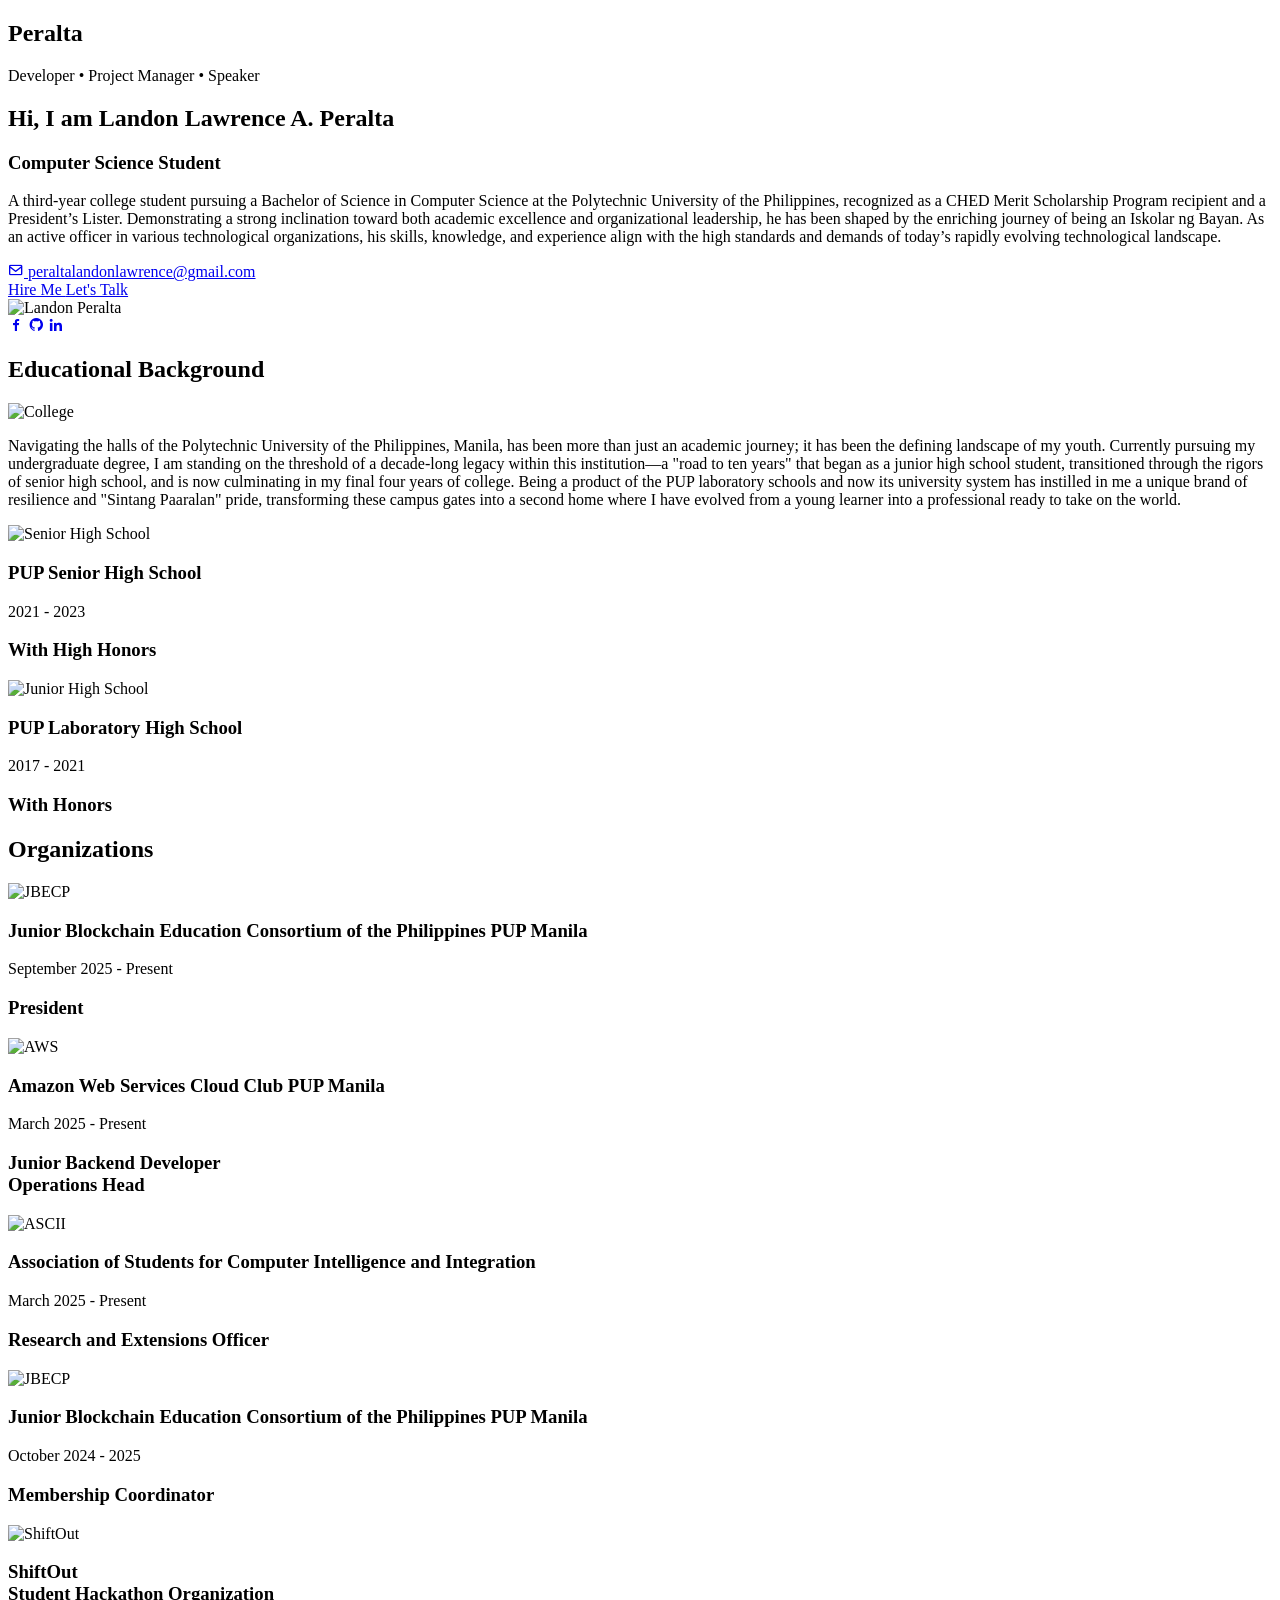
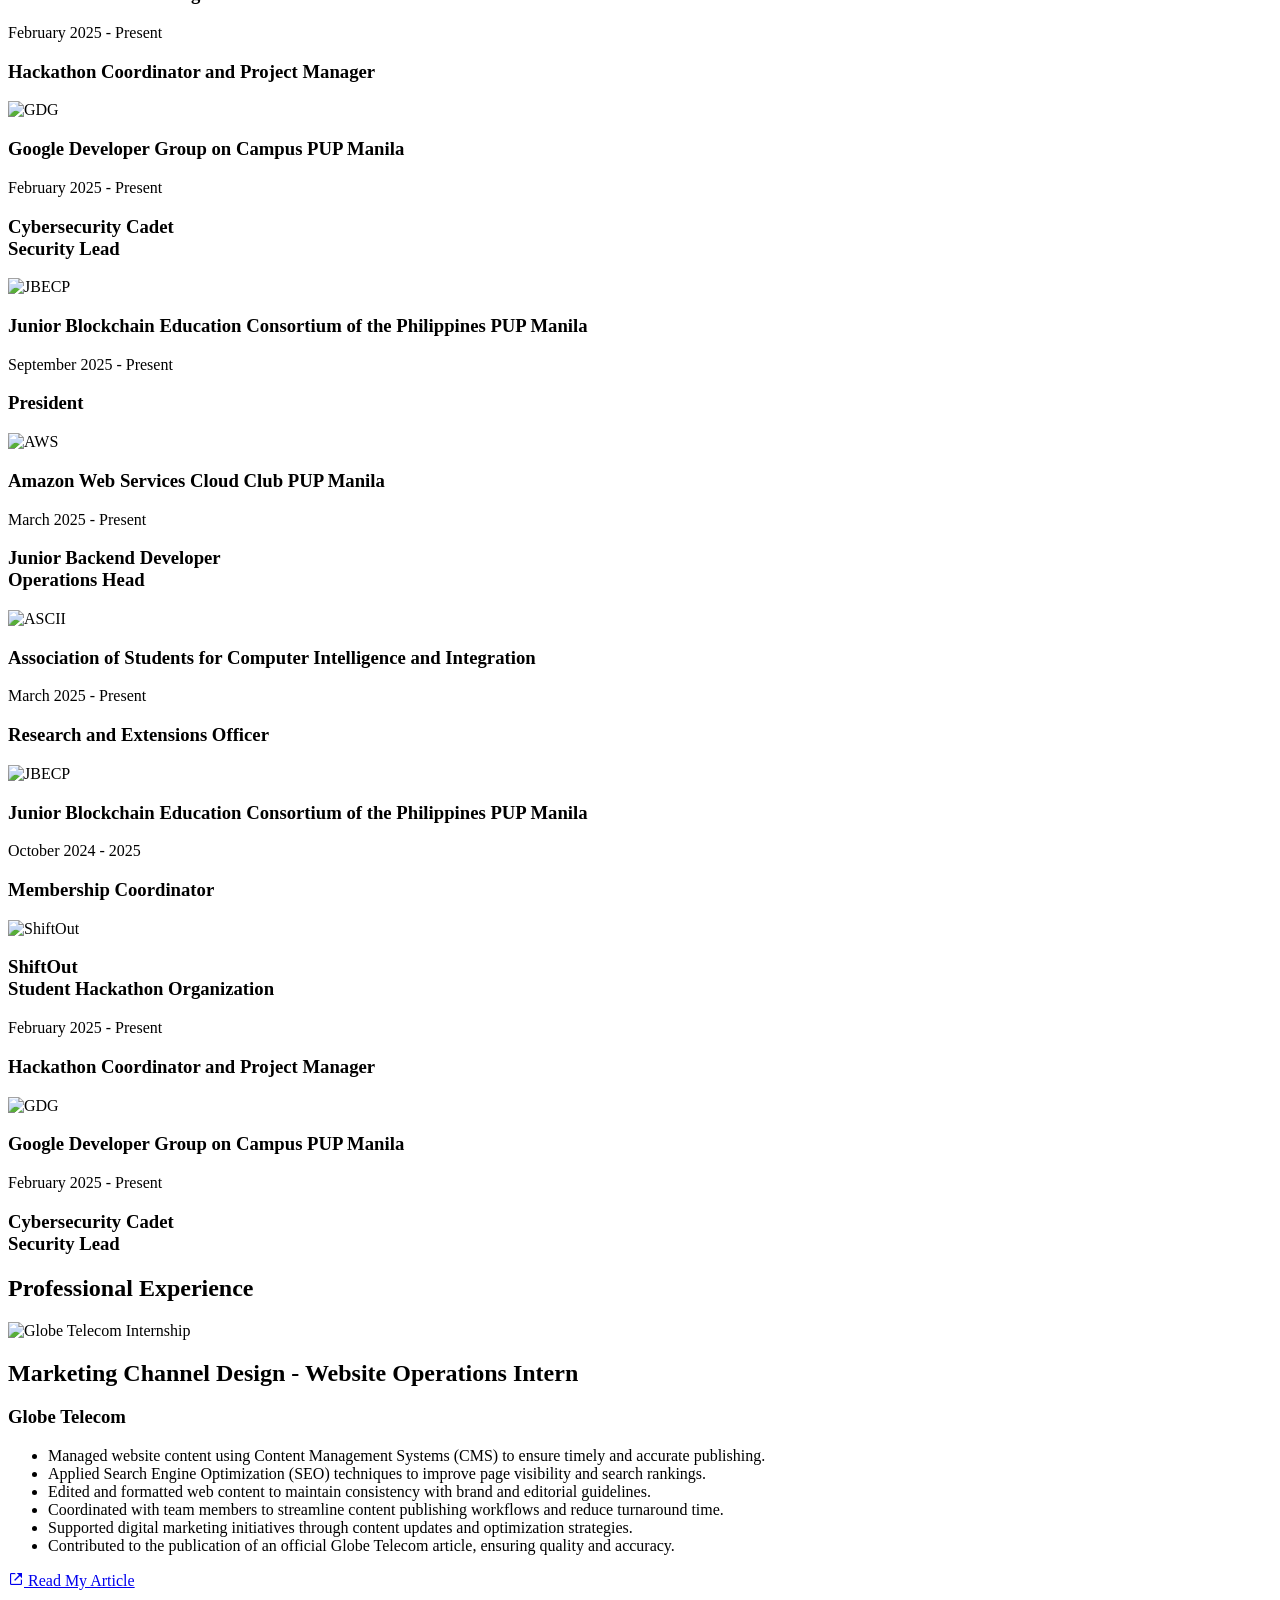
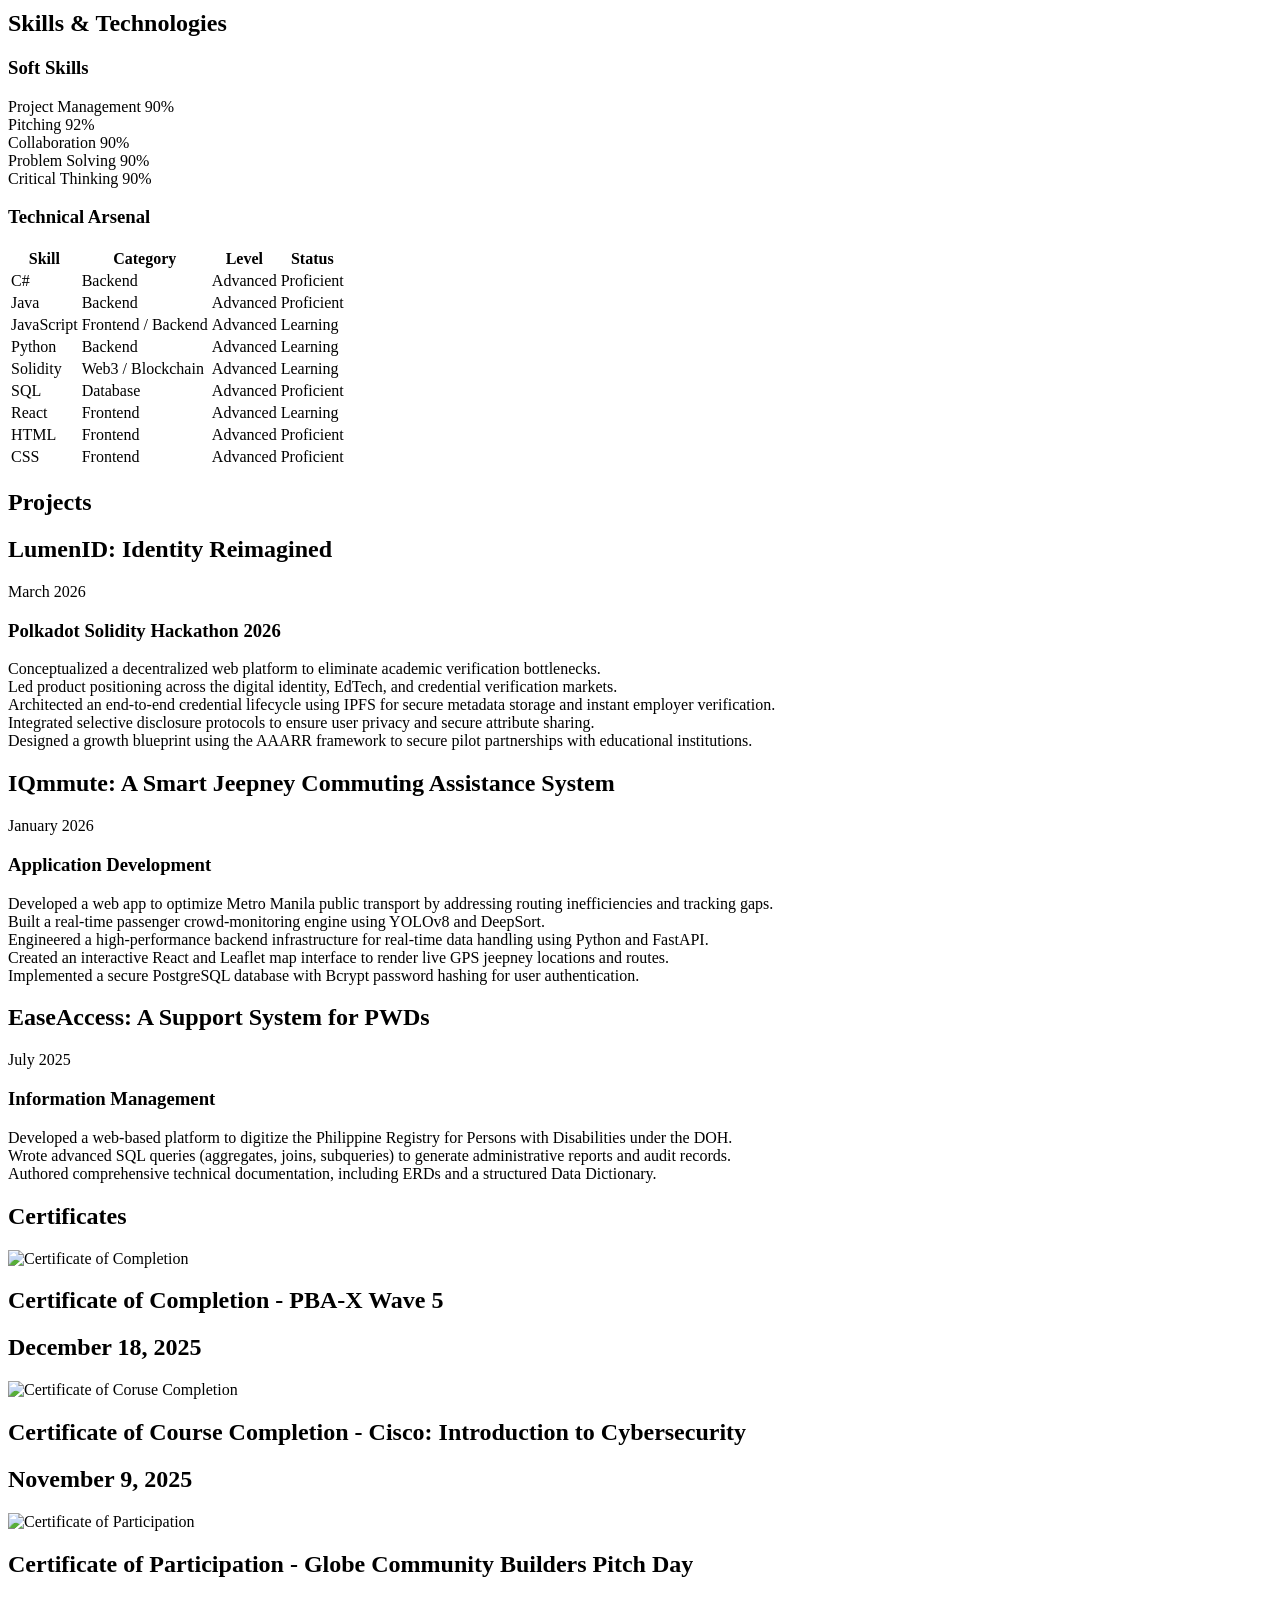
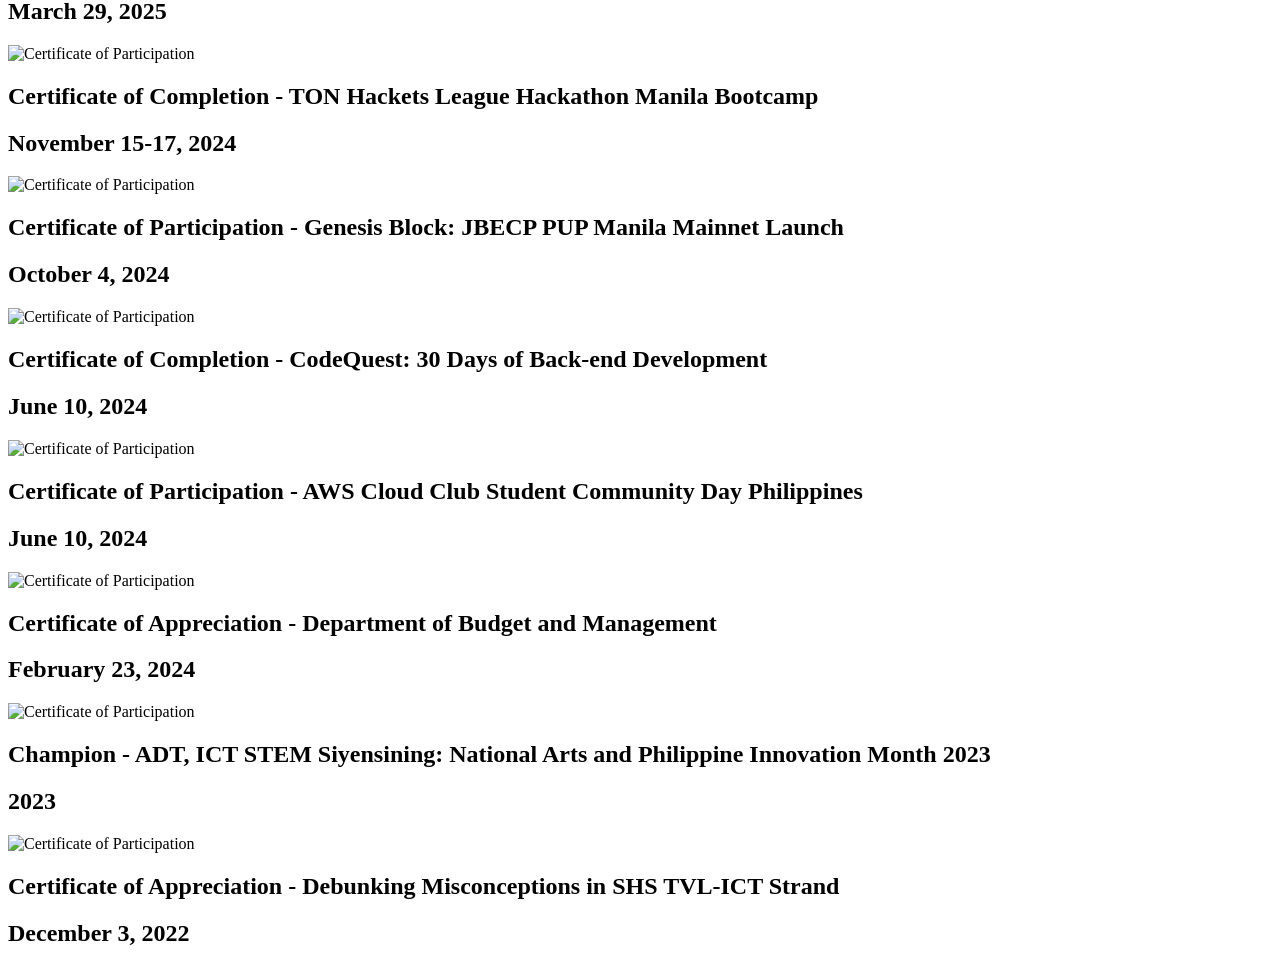
==== index.html @ ab78c78a "Create index.html HTML File Uploaded" ====
<!DOCTYPE html>
<html lang="en">
<head>
    <meta charset="UTF-8">
    <meta http-equiv="X-UA-Compatible" content="IE=edge">
    <meta name="viewport" content="width=device-width, initial-scale=1.0">
    <title>Landon Lawrence A. Peralta's Portfolio</title>

    <link rel="stylesheet" href="style.css">
    <link href='https://unpkg.com/boxicons@2.1.4/css/boxicons.min.css' rel='stylesheet'>
</head>

<body>
    <section class="hero-intro">
        <h1 class="hero-name">Peralta</h1>
        <div class="hero-roles">
            <span class="role-item">
                Developer
            </span>
            <span class="role-separator">&bull;</span>
            <span class="role-item">
                Project Manager
            </span>
            <span class="role-separator">&bull;</span>
            <span class="role-item">
                Speaker
            </span>
        </div>
    </section>

    <section class="home">
        <div class="home-content">
            <h1> Hi, I am Landon Lawrence A. Peralta </h1>
            <h3> Computer Science Student</h3>
            <p> A third-year college student pursuing a Bachelor of Science in Computer Science at 
                the Polytechnic University of the Philippines, recognized as a CHED 
                Merit Scholarship Program recipient and a President’s Lister. 
                Demonstrating a strong inclination toward both academic excellence 
                and organizational leadership, he has been shaped by the enriching 
                journey of being an Iskolar ng Bayan. As an active officer in various 
                technological organizations, his skills, knowledge, and experience 
                align with the high standards and demands of today’s rapidly evolving 
                technological landscape. </p>
            
            <div class="home-email">
                <a href="mailto:peraltalandonlawrence@gmail.com"> <i class='bx bx-envelope'></i> </a>
                <a href="mailto:peraltalandonlawrence@gmail.com">peraltalandonlawrence@gmail.com</a>
            </div>

            <div class="btn-box">
                <a href="mailto:peraltalandonlawrence@gmail.com"> Hire Me </a>
                <a href="mailto:peraltalandonlawrence@gmail.com"> Let's Talk </a>
            </div>
        </div>

        <div class="img-wrapper">
            <img src="LandonIndex.png" class="LandonIndex-img" alt="Landon Peralta">
        </div>

        <div class="home-sci">
            <a href="https://www.facebook.com/"><i class='bx bxl-facebook'></i></a>
            <a href="#"><i class='bx bxl-github' ></i></a>
            <a href="#"><i class='bx bxl-linkedin'></i></a>
        </div>

    </section>

    <section class="Education">
        <div> 
            <h1 class="h1-text"> Educational Background </h1>
        </div>
        <div class="College-content">
            <img src="College.jpeg" class="College-img" alt="College">
            <div class="College-text-hover">
                <p>Navigating the halls of the Polytechnic University of the Philippines, Manila, has been more than just an academic journey; it has been the defining landscape of my youth. Currently pursuing my undergraduate degree, I am standing on the threshold of a decade-long legacy within this institution—a "road to ten years" that began as a junior high school student, transitioned through the rigors of senior high school, and is now culminating in my final four years of college. Being a product of the PUP laboratory schools and now its university system has instilled in me a unique brand of resilience and "Sintang Paaralan" pride, transforming these campus gates into a second home where I have evolved from a young learner into a professional ready to take on the world.</p>
            </div>
        </div>
        <div class="SHS-JHS-image-container">
            <div class="SHS-content">
                <img src="SHS.jpeg" class="SHS-img" alt="Senior High School">
                <div class="SHS-text">
                    <h3> PUP Senior High School</h3>
                    <p> 2021 - 2023 </p>
                    <h3> With High Honors </h3>
                </div>
            </div>
            <div class="JHS-content">
                <img src="JHS.png" class="JHS-img" alt="Junior High School">
                <div class="LHS-text">
                    <h3> PUP Laboratory High School</h3>
                    <p> 2017 - 2021 </p>
                    <h3> With Honors </h3>
                </div>
            </div>
        </div>
    </section>

    <section class="Organizations">
        <div> 
            <h1 class="h1-orgtext"> Organizations </h1>
        </div>

        <div class="carousel-container">
            <div class="carousel-track">
                
                <div class="carousel-item">
                    <img src="JBECP_New.png" alt="JBECP">
                    <div class="org-text">
                        <h3> Junior Blockchain Education Consortium of the Philippines PUP Manila</h3>
                        <p> September 2025 - Present </p>
                        <h3 class="role"> President </h3>
                    </div>
                </div>
                
                <div class="carousel-item">
                    <img src="AWS.png" alt="AWS">
                    <div class="org-text">
                        <h3> Amazon Web Services Cloud Club PUP Manila</h3>
                        <p> March 2025 - Present </p>
                        <h3 class="role"> Junior Backend Developer <br> Operations Head </h3>
                    </div>
                </div>

                <div class="carousel-item">
                    <img src="ASCII.png" alt="ASCII">
                    <div class="org-text">
                        <h3> Association of Students for Computer Intelligence and Integration</h3>
                        <p> March 2025 - Present </p>
                        <h3 class="role"> Research and Extensions Officer </h3>
                    </div>
                </div>

                <div class="carousel-item">
                    <img src="JBECP.jpg" alt="JBECP">
                    <div class="org-text">
                        <h3> Junior Blockchain Education Consortium of the Philippines PUP Manila</h3>
                        <p> October 2024 - 2025 </p>
                        <h3 class="role"> Membership Coordinator </h3>
                    </div>
                </div>

                <div class="carousel-item">
                    <img src="ShiftOut.png" alt="ShiftOut">
                    <div class="org-text">
                        <h3> ShiftOut <br> Student Hackathon Organization </h3>
                        <p> February 2025 - Present </p>
                        <h3 class="role"> Hackathon Coordinator and Project Manager</h3>
                    </div>
                </div>

                <div class="carousel-item">
                    <img src="GDG.png" alt="GDG">
                    <div class="org-text">
                        <h3> Google Developer Group on Campus PUP Manila </h3>
                        <p> February 2025 - Present </p>
                        <h3 class="role"> Cybersecurity Cadet <br> Security Lead </h3>
                    </div>
                </div>

            </div>
        </div>
    </section>

    <section class="Experience">
        <div> 
            <h1 class="h1-text"> Professional Experience </h1>
        </div>
        
        <div class="experience-content">
            <div class="exp-img-box">
                <img src="GlobeIntern.jpg" alt="Globe Telecom Internship">
            </div>
            
            <div class="exp-text-box">
                <h2>Marketing Channel Design - Website Operations Intern</h2>
                <h3>Globe Telecom</h3>
                
                <ul class="exp-list">
                    <li>Managed website content using Content Management Systems (CMS) to ensure timely and accurate publishing.</li>
                    <li>Applied Search Engine Optimization (SEO) techniques to improve page visibility and search rankings.</li>
                    <li>Edited and formatted web content to maintain consistency with brand and editorial guidelines.</li>
                    <li>Coordinated with team members to streamline content publishing workflows and reduce turnaround time.</li>
                    <li>Supported digital marketing initiatives through content updates and optimization strategies.</li>
                    <li>Contributed to the publication of an official Globe Telecom article, ensuring quality and accuracy.</li>
                </ul>

                <a href="https://www.globe.com.ph/blog/sailing-into-the-horizon-internship-journey" target="_blank" class="article-btn">
                    <i class='bx bx-link-external'></i> Read My Article
                </a>
            </div>
        </div>
    </section>

    <section class="Skills">
        <div> 
            <h1 class="h1-text"> Skills & Technologies </h1>
        </div>

        <div class="skills-wrapper">
            
            <div class="soft-skills-section">
                <h3 class="section-subtitle">Soft Skills</h3>
                
                <div class="soft-skills-grid">
                    <div class="skill-item">
                        <div class="skill-info">
                            <span class="skill-name">Project Management</span>
                            <span class="skill-percent">90%</span>
                        </div>
                        <div class="skill-bar-bg">
                            <div class="skill-bar-fill" style="width: 90%;"></div>
                        </div>
                    </div>

                    <div class="skill-item">
                        <div class="skill-info">
                            <span class="skill-name">Pitching</span>
                            <span class="skill-percent">92%</span>
                        </div>
                        <div class="skill-bar-bg">
                            <div class="skill-bar-fill" style="width: 92%;"></div>
                        </div>
                    </div>

                    <div class="skill-item">
                        <div class="skill-info">
                            <span class="skill-name">Collaboration</span>
                            <span class="skill-percent">90%</span>
                        </div>
                        <div class="skill-bar-bg">
                            <div class="skill-bar-fill" style="width: 90%;"></div>
                        </div>
                    </div>

                    <div class="skill-item">
                        <div class="skill-info">
                            <span class="skill-name">Problem Solving</span>
                            <span class="skill-percent">90%</span>
                        </div>
                        <div class="skill-bar-bg">
                            <div class="skill-bar-fill" style="width: 90%;"></div>
                        </div>
                    </div>

                    <div class="skill-item">
                        <div class="skill-info">
                            <span class="skill-name">Critical Thinking</span>
                            <span class="skill-percent">90%</span>
                        </div>
                        <div class="skill-bar-bg">
                            <div class="skill-bar-fill" style="width: 90%;"></div>
                        </div>
                    </div>
                </div>
            </div>

            <div class="tech-stack-section">
                <h3 class="section-subtitle">Technical Arsenal</h3>
                
                <div class="table-responsive">
                    <table class="tech-table">
                        <thead>
                            <tr>
                                <th>Skill</th>
                                <th>Category</th>
                                <th>Level</th>
                                <th>Status</th>
                            </tr>
                        </thead>
                        <tbody>
                            <tr>
                                <td>C#</td>
                                <td>Backend</td>
                                <td>Advanced</td>
                                <td><span class="status-badge proficient">Proficient</span></td>
                            </tr>
                            <tr>
                                <td>Java</td>
                                <td>Backend</td>
                                <td>Advanced</td>
                                <td><span class="status-badge proficient">Proficient</span></td>
                            </tr>
                            <tr>
                                <td>JavaScript</td>
                                <td>Frontend / Backend</td>
                                <td>Advanced</td>
                                <td><span class="status-badge learning">Learning</span></td>
                            </tr>
                            <tr>
                                <td>Python</td>
                                <td>Backend</td>
                                <td>Advanced</td>
                                <td><span class="status-badge learning">Learning</span></td>
                            </tr>
                            <tr>
                                <td>Solidity</td>
                                <td>Web3 / Blockchain</td>
                                <td>Advanced</td>
                                <td><span class="status-badge learning">Learning</span></td>
                            </tr>
                            <tr>
                                <td>SQL</td>
                                <td>Database</td>
                                <td>Advanced</td>
                                <td><span class="status-badge proficient">Proficient</span></td>
                            </tr>
                            <tr>
                                <td>React</td>
                                <td>Frontend</td>
                                <td>Advanced</td>
                                <td><span class="status-badge learning">Learning</span></td>
                            </tr>
                            <tr>
                                <td>HTML</td>
                                <td>Frontend</td>
                                <td>Advanced</td>
                                <td><span class="status-badge proficient">Proficient</span></td>
                            </tr>
                            <tr>
                                <td>CSS</td>
                                <td>Frontend</td>
                                <td>Advanced</td>
                                <td><span class="status-badge proficient">Proficient</span></td>
                            </tr>
                        </tbody>
                    </table>
                </div>
            </div>

        </div>
    </section>

    <section class="Projects">
        <div> 
            <h1 class="h1-text"> Projects </h1>
        </div>

        <div class="projects-container">
            
            <div class="project-card">
                <div class="project-header">
                    <h2>LumenID: Identity Reimagined</h2>
                    <span class="project-date">March 2026</span>
                </div>
                <h3 class="project-subtitle">Polkadot Solidity Hackathon 2026</h3>
                
                <div class="project-details">
                    <div class="project-point">Conceptualized a decentralized web platform to eliminate academic verification bottlenecks.</div>
                    <div class="project-point">Led product positioning across the digital identity, EdTech, and credential verification markets.</div>
                    <div class="project-point">Architected an end-to-end credential lifecycle using IPFS for secure metadata storage and instant employer verification.</div>
                    <div class="project-point">Integrated selective disclosure protocols to ensure user privacy and secure attribute sharing.</div>
                    <div class="project-point">Designed a growth blueprint using the AAARR framework to secure pilot partnerships with educational institutions.</div>
                </div>
            </div>

            <div class="project-card">
                <div class="project-header">
                    <h2>IQmmute: A Smart Jeepney Commuting Assistance System</h2>
                    <span class="project-date">January 2026</span>
                </div>
                <h3 class="project-subtitle">Application Development</h3>
                
                <div class="project-details">
                    <div class="project-point">Developed a web app to optimize Metro Manila public transport by addressing routing inefficiencies and tracking gaps.</div>
                    <div class="project-point">Built a real-time passenger crowd-monitoring engine using YOLOv8 and DeepSort.</div>
                    <div class="project-point">Engineered a high-performance backend infrastructure for real-time data handling using Python and FastAPI.</div>
                    <div class="project-point">Created an interactive React and Leaflet map interface to render live GPS jeepney locations and routes.</div>
                    <div class="project-point">Implemented a secure PostgreSQL database with Bcrypt password hashing for user authentication.</div>
                </div>
            </div>

            <div class="project-card">
                <div class="project-header">
                    <h2>EaseAccess: A Support System for PWDs</h2>
                    <span class="project-date">July 2025</span>
                </div>
                <h3 class="project-subtitle">Information Management</h3>
                
                <div class="project-details">
                    <div class="project-point">Developed a web-based platform to digitize the Philippine Registry for Persons with Disabilities under the DOH.</div>
                    <div class="project-point">Wrote advanced SQL queries (aggregates, joins, subqueries) to generate administrative reports and audit records.</div>
                    <div class="project-point">Authored comprehensive technical documentation, including ERDs and a structured Data Dictionary.</div>
                </div>
            </div>

        </div>
    </section>

    <section class="Certificates">
        <div> 
            <h1 class="h1-certtext"> Certificates </h1>
        </div>
        
        <div class="certificates-grid">
            
            <div class="tech-note">
                <img src="PBA-X.png" alt="Certificate of Completion">
                <div class="tech-note-text"> 
                    <h1> Certificate of Completion - PBA-X Wave 5 </h1>
                    <h2> December 18, 2025 </h2>
                </div>
            </div>
            
            <div class="tech-note">
                <img src="IntroToCyberSec.png" alt="Certificate of Coruse Completion">
                <div class="tech-note-text"> 
                    <h1> Certificate of Course Completion - Cisco: Introduction to Cybersecurity </h1>
                    <h2> November 9, 2025 </h2>
                </div>
            </div>

            <div class="tech-note">
                <img src="Globe.png" alt="Certificate of Participation">
                <div class="tech-note-text"> 
                    <h1> Certificate of Participation - Globe Community Builders Pitch Day </h1>
                    <h2> March 29, 2025 </h2>
                </div>
            </div>
            
            <div class="tech-note">
                <img src="Ton.png" alt="Certificate of Participation">
                <div class="tech-note-text">
                    <h1> Certificate of Completion - TON Hackets League Hackathon Manila Bootcamp </h1>
                    <h2> November 15-17, 2024 </h2>
                </div>
            </div>
            
            <div class="tech-note">
                <img src="jbecpmainnet.png" alt="Certificate of Participation">
                <div class="tech-note-text">
                    <h1> Certificate of Participation - Genesis Block: JBECP PUP Manila Mainnet Launch </h1>
                    <h2> October 4, 2024 </h2>
                </div>
            </div>

            <div class="tech-note">
                <img src="CodeQuest.png" alt="Certificate of Participation">
                <div class="tech-note-text">
                    <h1> Certificate of Completion - CodeQuest: 30 Days of Back-end Development </h1>
                    <h2> June 10, 2024 </h2>
                </div>
            </div>

            <div class="tech-note">
                <img src="CommunityDay.png" alt="Certificate of Participation">
                <div class="tech-note-text">
                    <h1> Certificate of Participation - AWS Cloud Club Student Community Day Philippines </h1>
                    <h2> June 10, 2024 </h2>
                </div>
            </div>

            <div class="tech-note">
                <img src="Collabothon.png" alt="Certificate of Participation">
                <div class="tech-note-text">
                    <h1> Certificate of Appreciation - Department of Budget and Management </h1>
                    <h2> February 23, 2024 </h2>
                </div>
            </div>

            <div class="tech-note">
                <img src="Siyensining.jpg" alt="Certificate of Participation">
                <div class="tech-note-text">
                    <h1> Champion - ADT, ICT STEM Siyensining: National Arts and Philippine Innovation Month 2023 </h1>
                    <h2> 2023 </h2>
                </div>
            </div>

            <div class="tech-note">
                <img src="Webinar.jpg" alt="Certificate of Participation">
                <div class="tech-note-text">
                    <h1> Certificate of Appreciation - Debunking Misconceptions in SHS TVL-ICT Strand </h1>
                    <h2> December 3, 2022 </h2>
                </div>
            </div>

        </div>
    </section>

    <script>
        const carousel = document.querySelector('.carousel-container');
        const track = document.querySelector('.carousel-track');
        
        // Clone the track's content to make a perfect seamless loop
        track.innerHTML += track.innerHTML;
    
        let isDown = false;
        let startX;
        let scrollLeft;
        let speed = 1.5; // Auto-scroll speed. Adjust higher if you want it faster.
    
        function autoScroll() {
            // Only auto-scroll if not hovering and not actively dragging
            if (!isDown && !carousel.matches(':hover')) {
                carousel.scrollLeft += speed;
                
                // Seamless loop: when scrolled exactly halfway, jump back to start seamlessly
                if (carousel.scrollLeft >= track.scrollWidth / 2) {
                    carousel.scrollLeft = 0;
                }
            }
            requestAnimationFrame(autoScroll);
        }
    
        // Start auto-scroll
        requestAnimationFrame(autoScroll);
    
        // Mouse Events for Dragging
        carousel.addEventListener('mousedown', (e) => {
            isDown = true;
            carousel.style.cursor = 'grabbing';
            startX = e.pageX - carousel.offsetLeft;
            scrollLeft = carousel.scrollLeft;
        });
    
        carousel.addEventListener('mouseleave', () => {
            isDown = false;
            carousel.style.cursor = 'grab';
        });
    
        carousel.addEventListener('mouseup', () => {
            isDown = false;
            carousel.style.cursor = 'grab';
        });
    
        carousel.addEventListener('mousemove', (e) => {
            if (!isDown) return;
            e.preventDefault();
            const x = e.pageX - carousel.offsetLeft;
            const walk = (x - startX) * 1.5; // Multiply for drag sensitivity
            
            let newScrollLeft = scrollLeft - walk;
            
            // Loop boundary checks while dragging so you can drag infinitely in both directions
            if (newScrollLeft <= 0) {
                newScrollLeft += track.scrollWidth / 2;
                scrollLeft += track.scrollWidth / 2; 
            } else if (newScrollLeft >= track.scrollWidth / 2) {
                newScrollLeft -= track.scrollWidth / 2;
                scrollLeft -= track.scrollWidth / 2; 
            }
            
            carousel.scrollLeft = newScrollLeft;
        });
    </script>

</body>
</html>
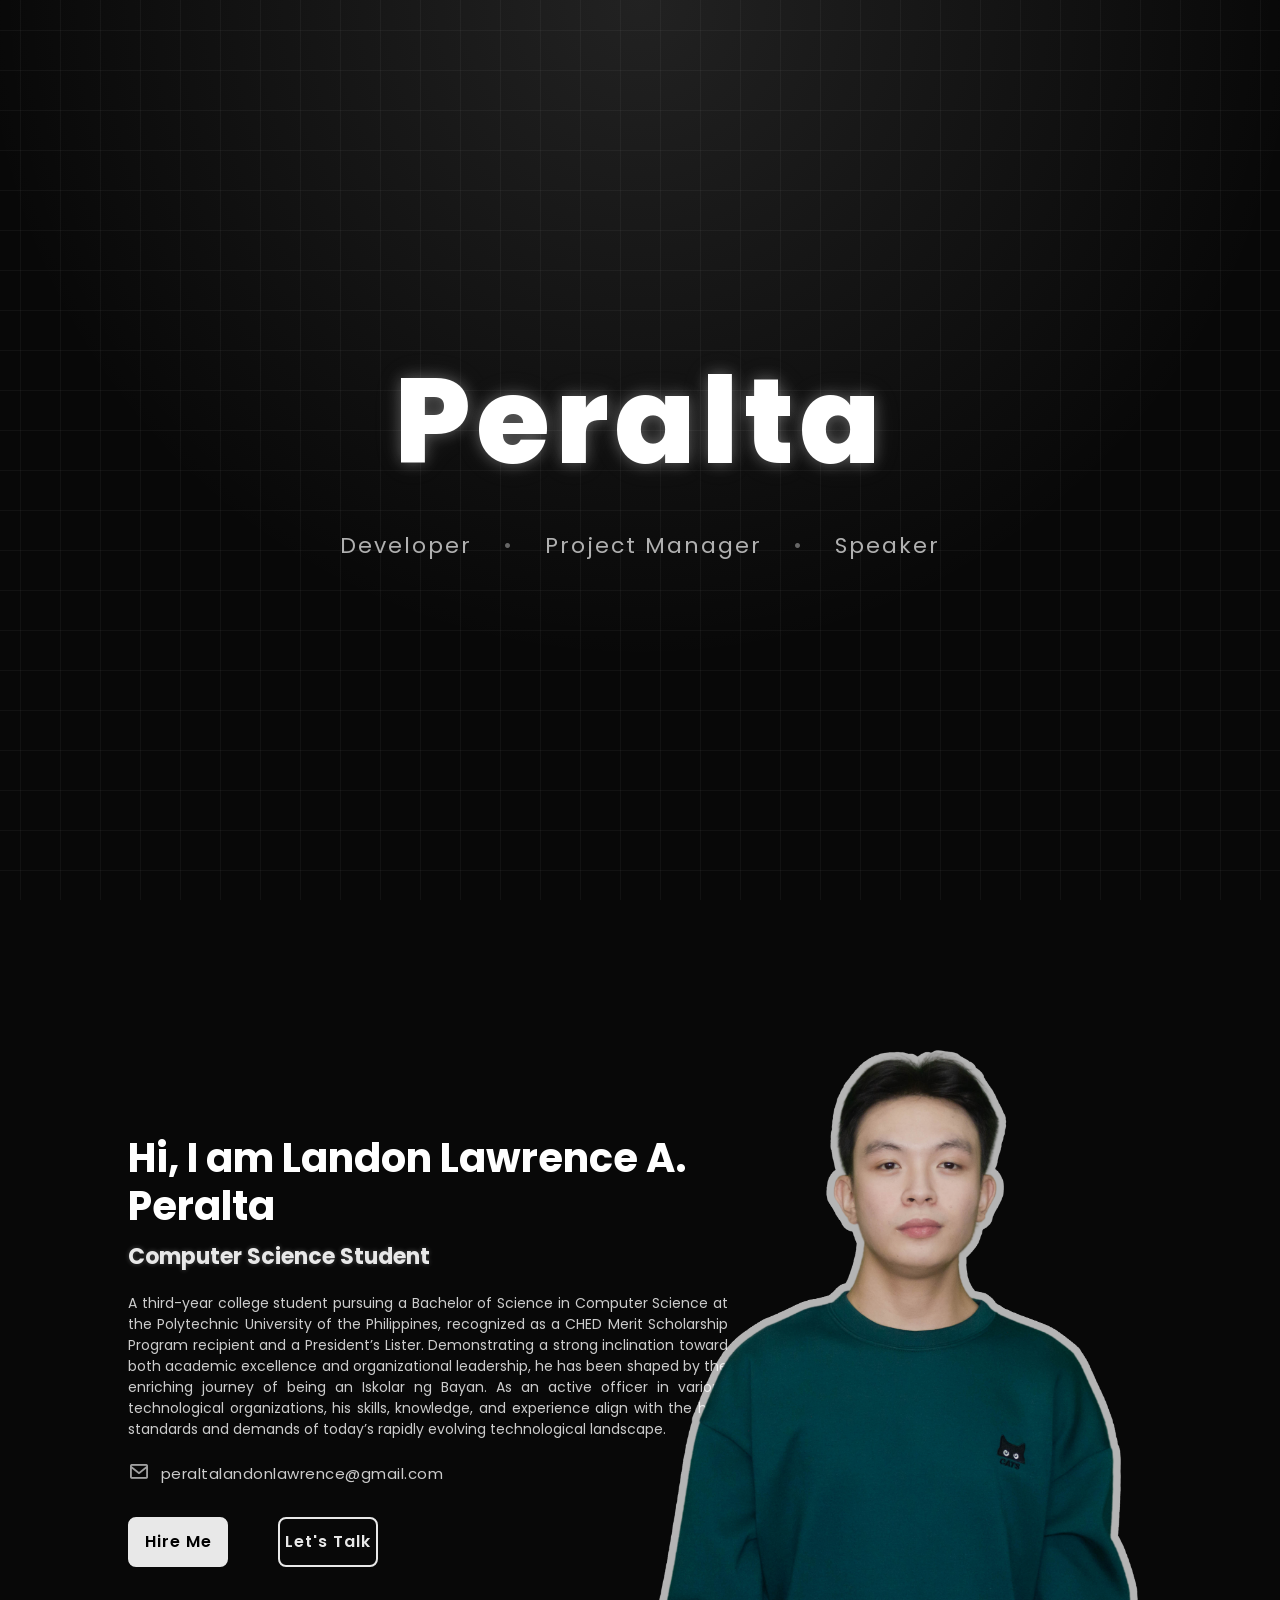
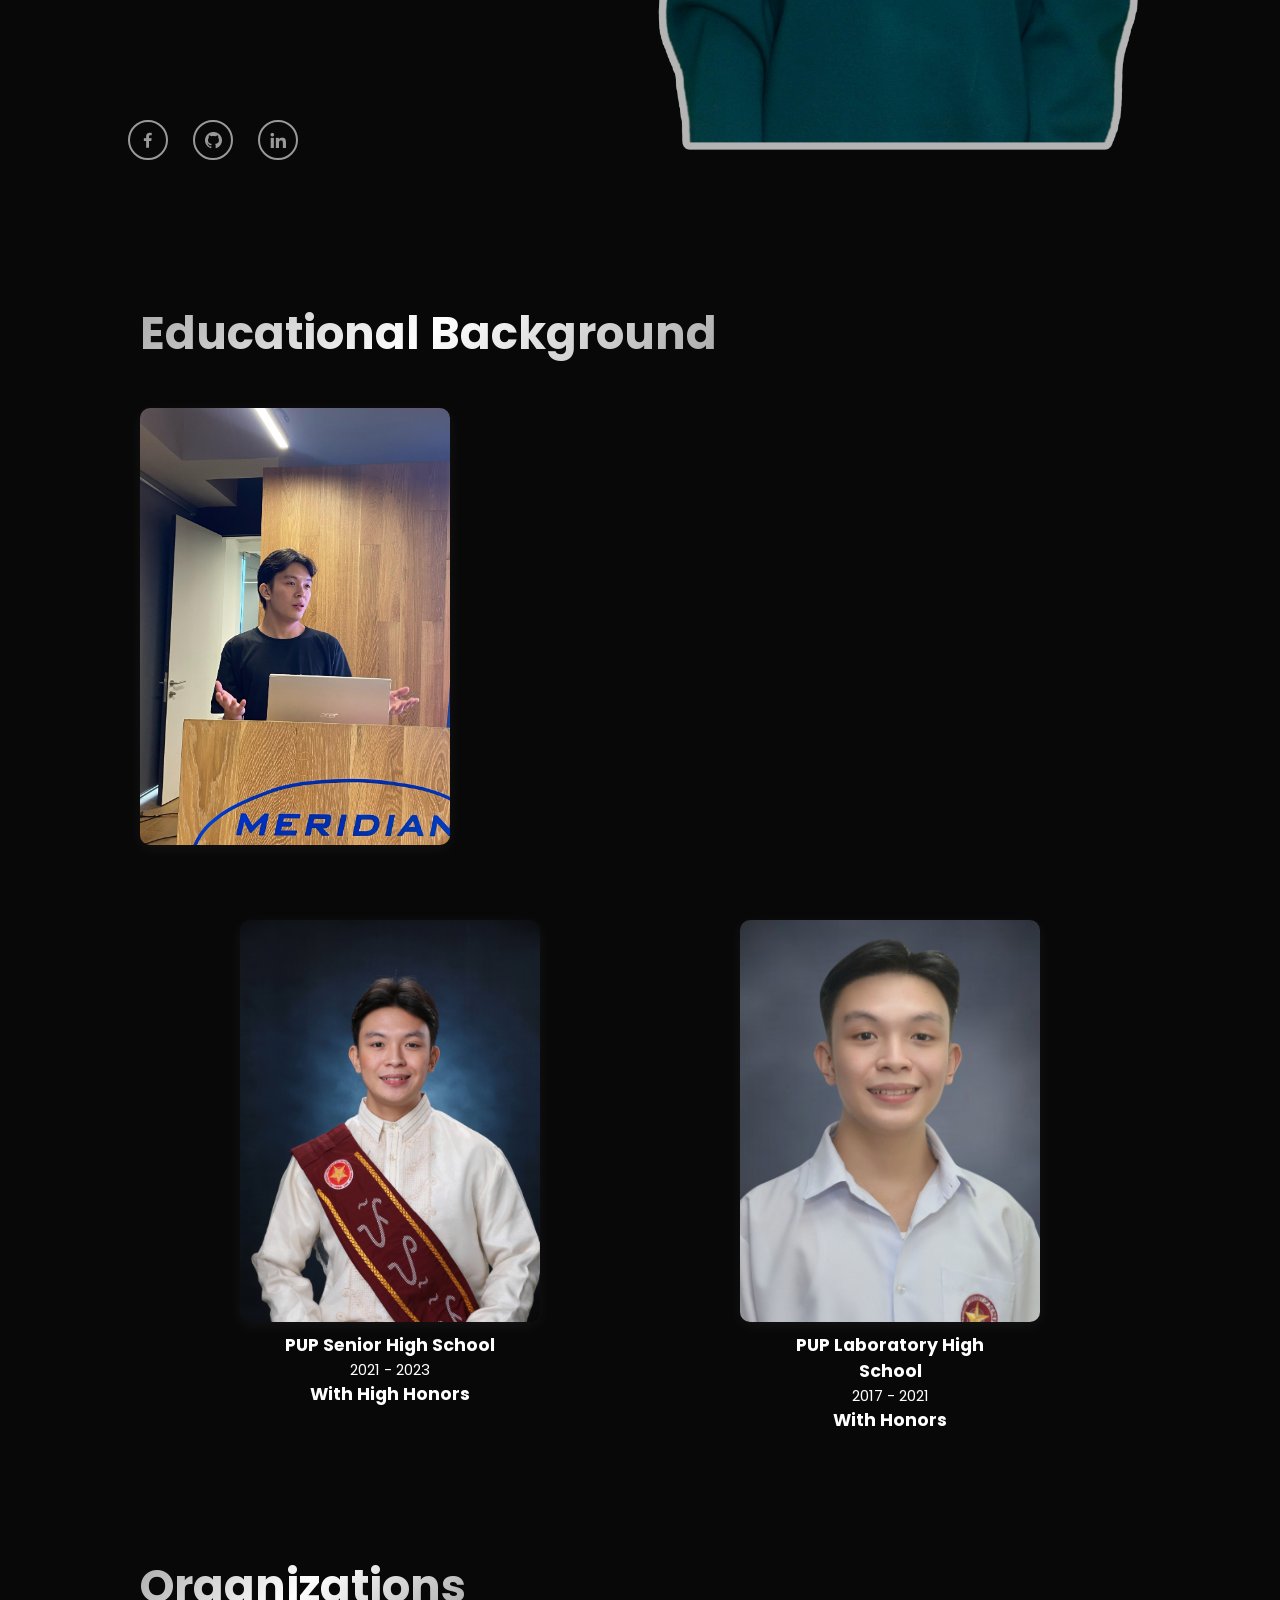
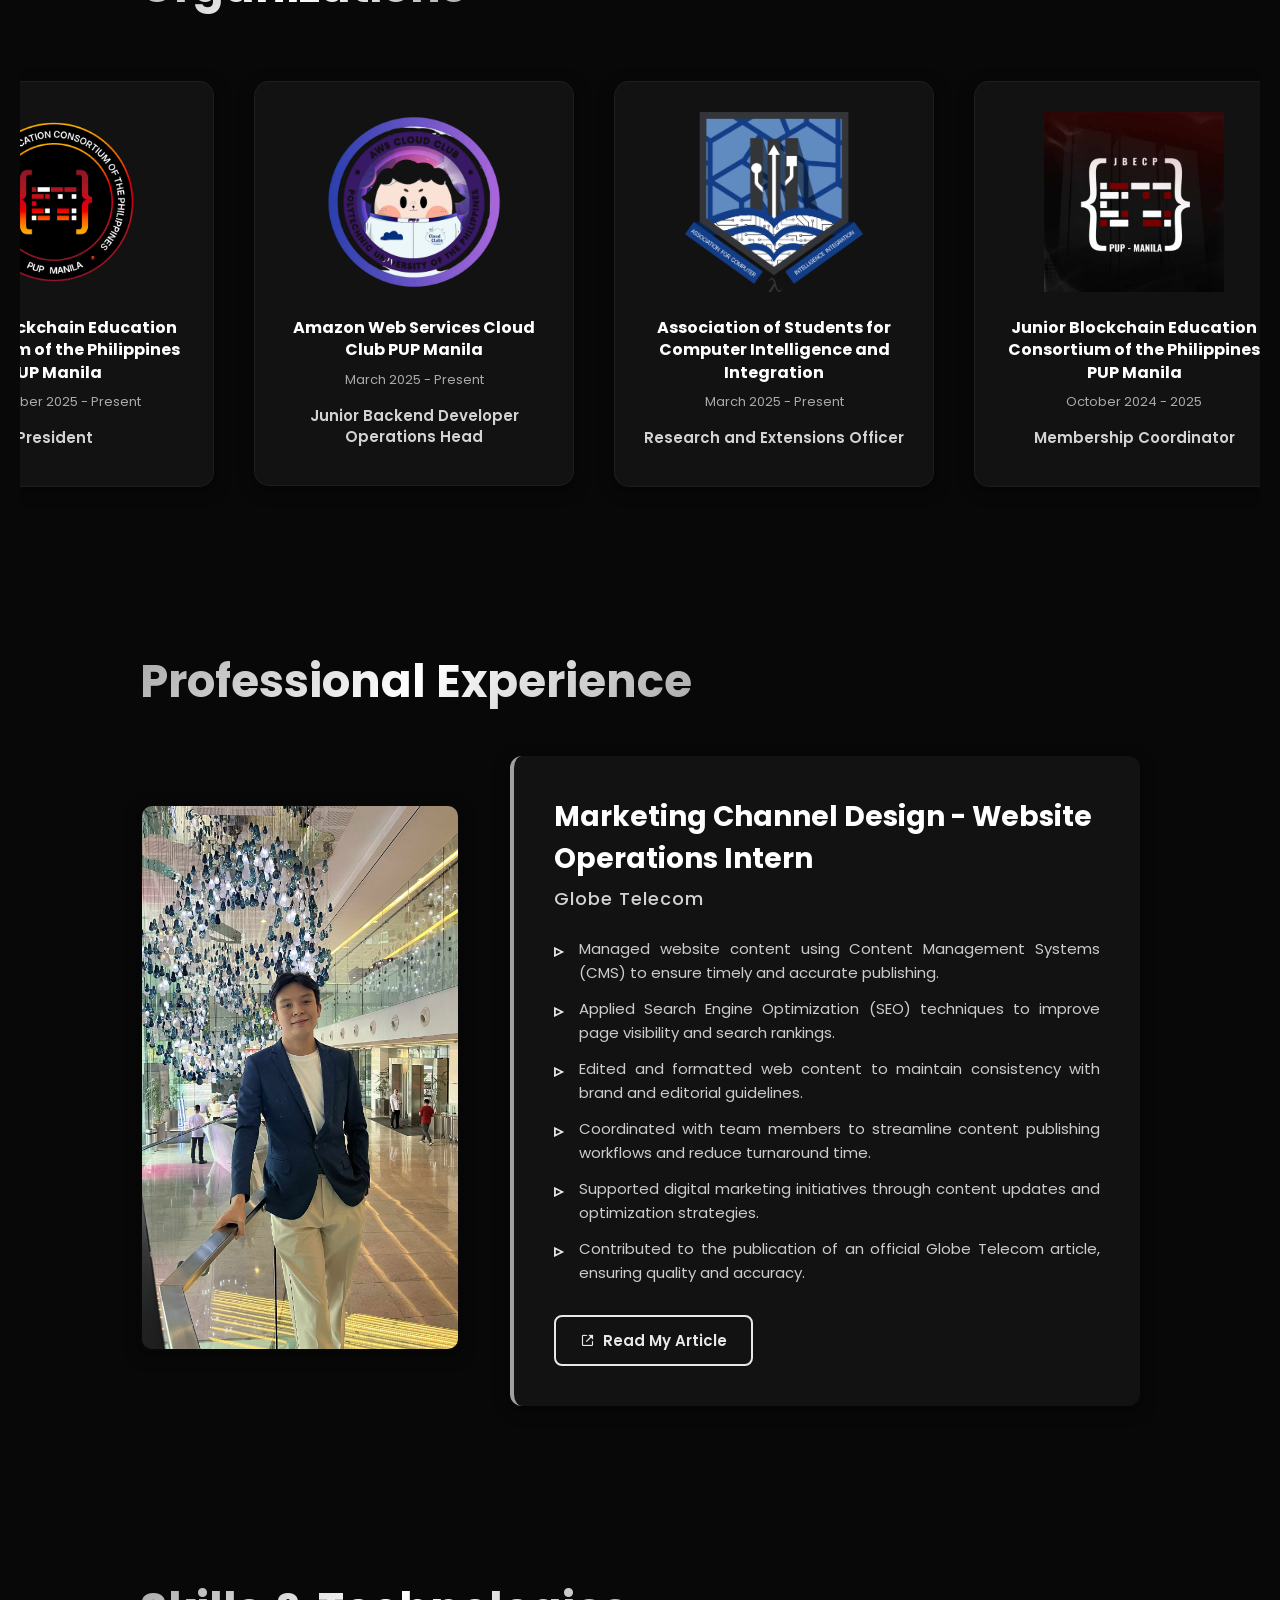
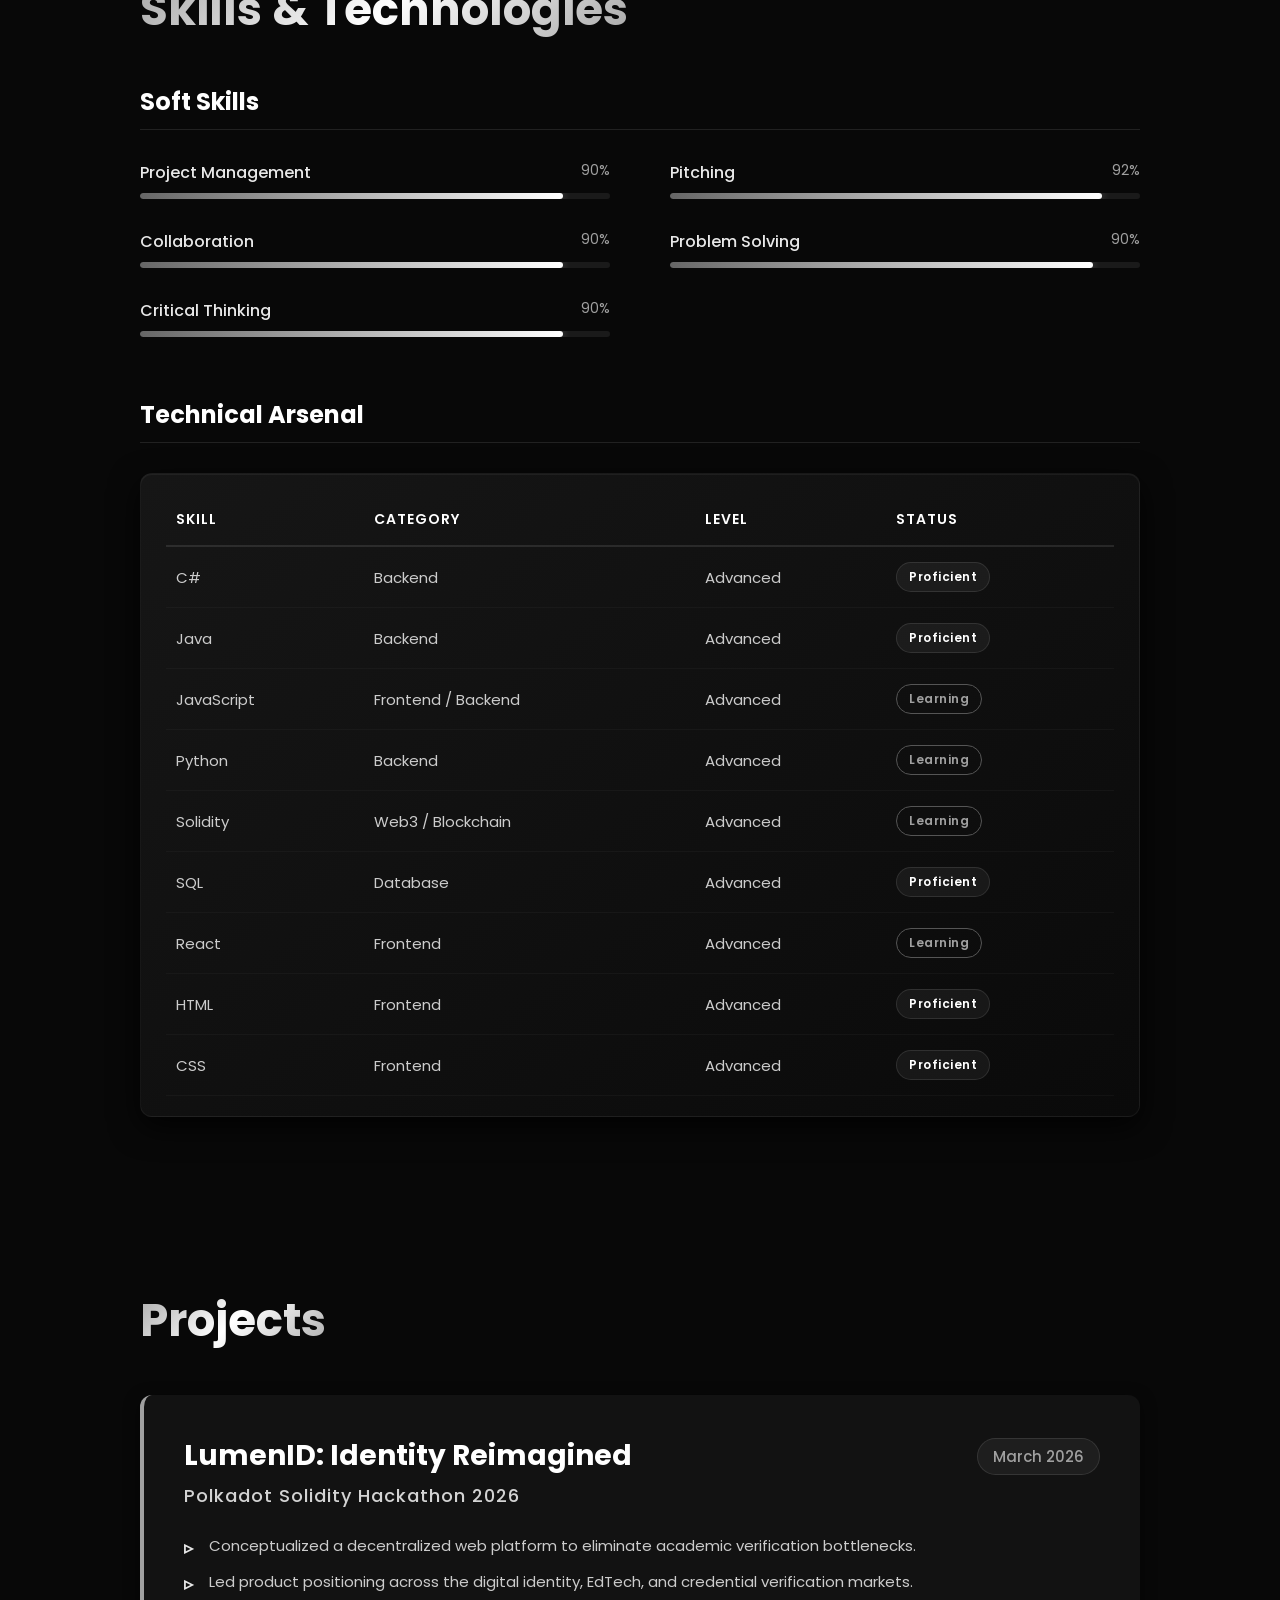
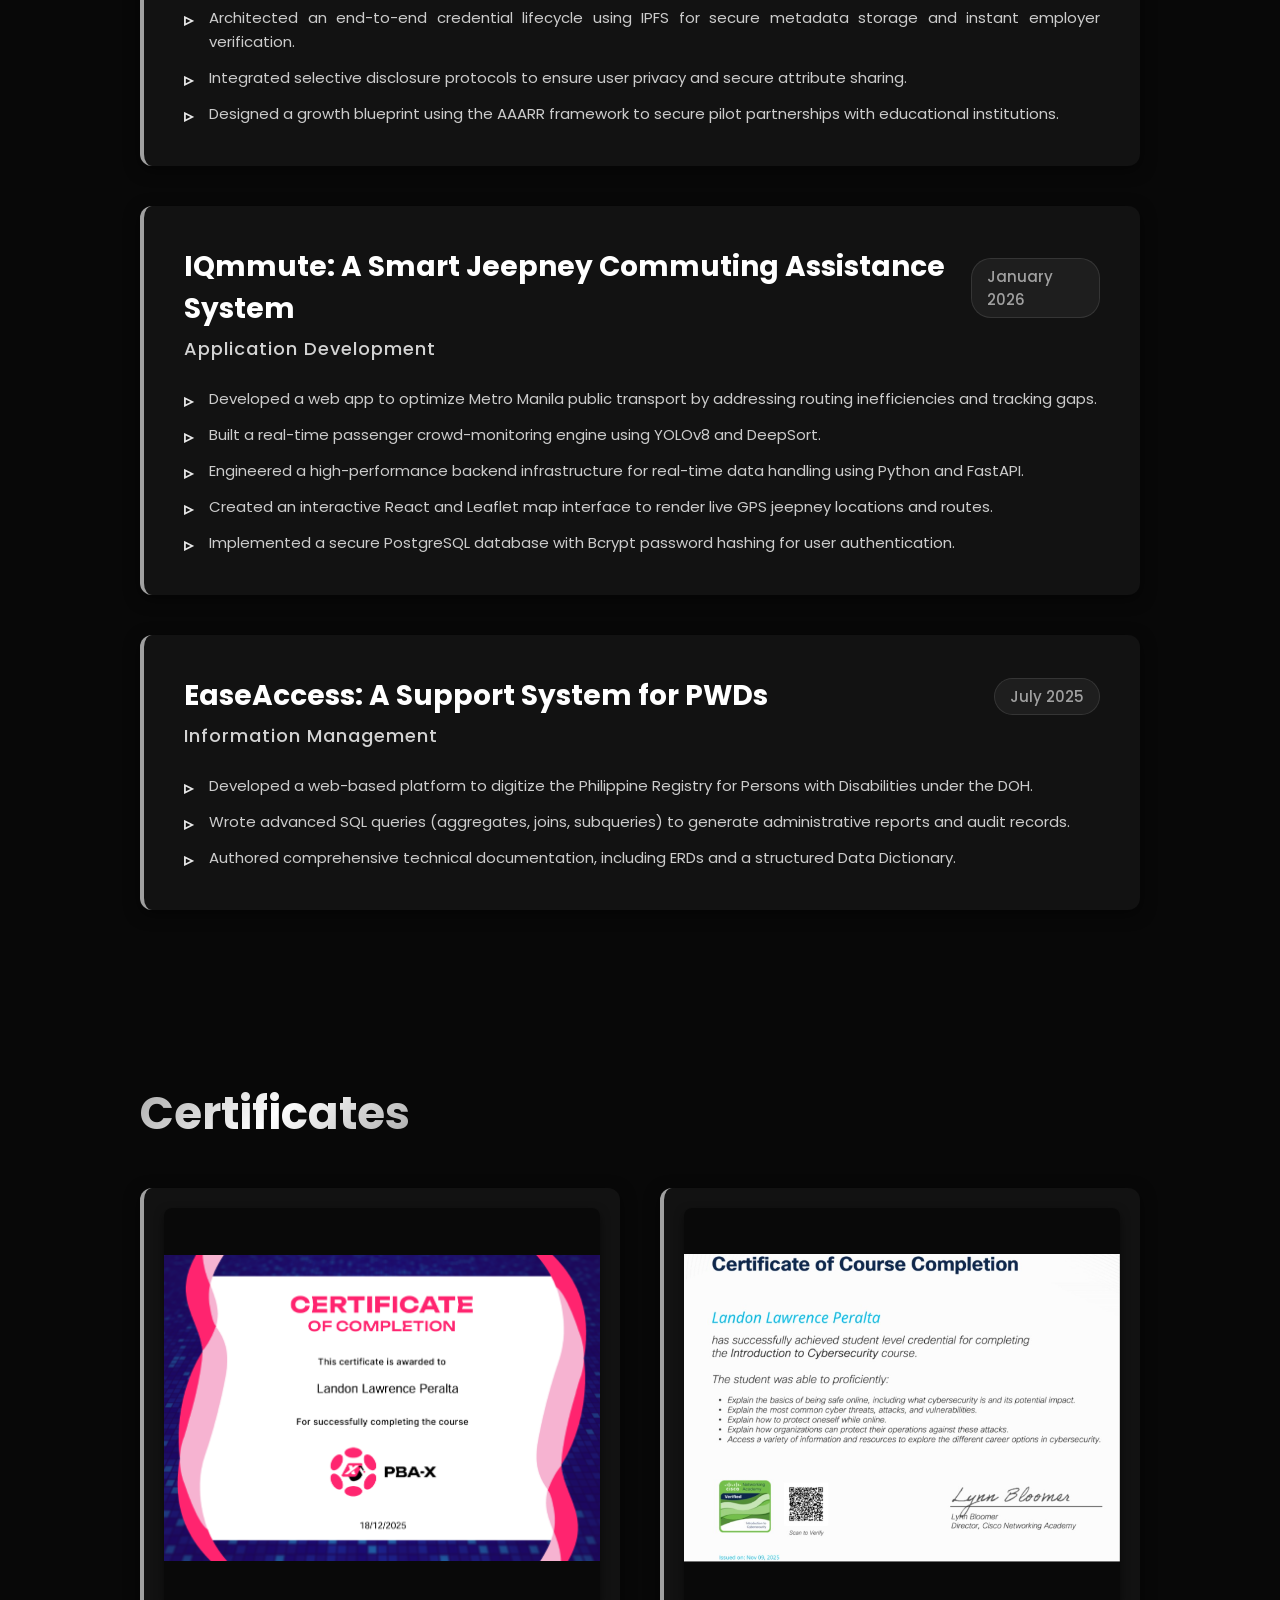
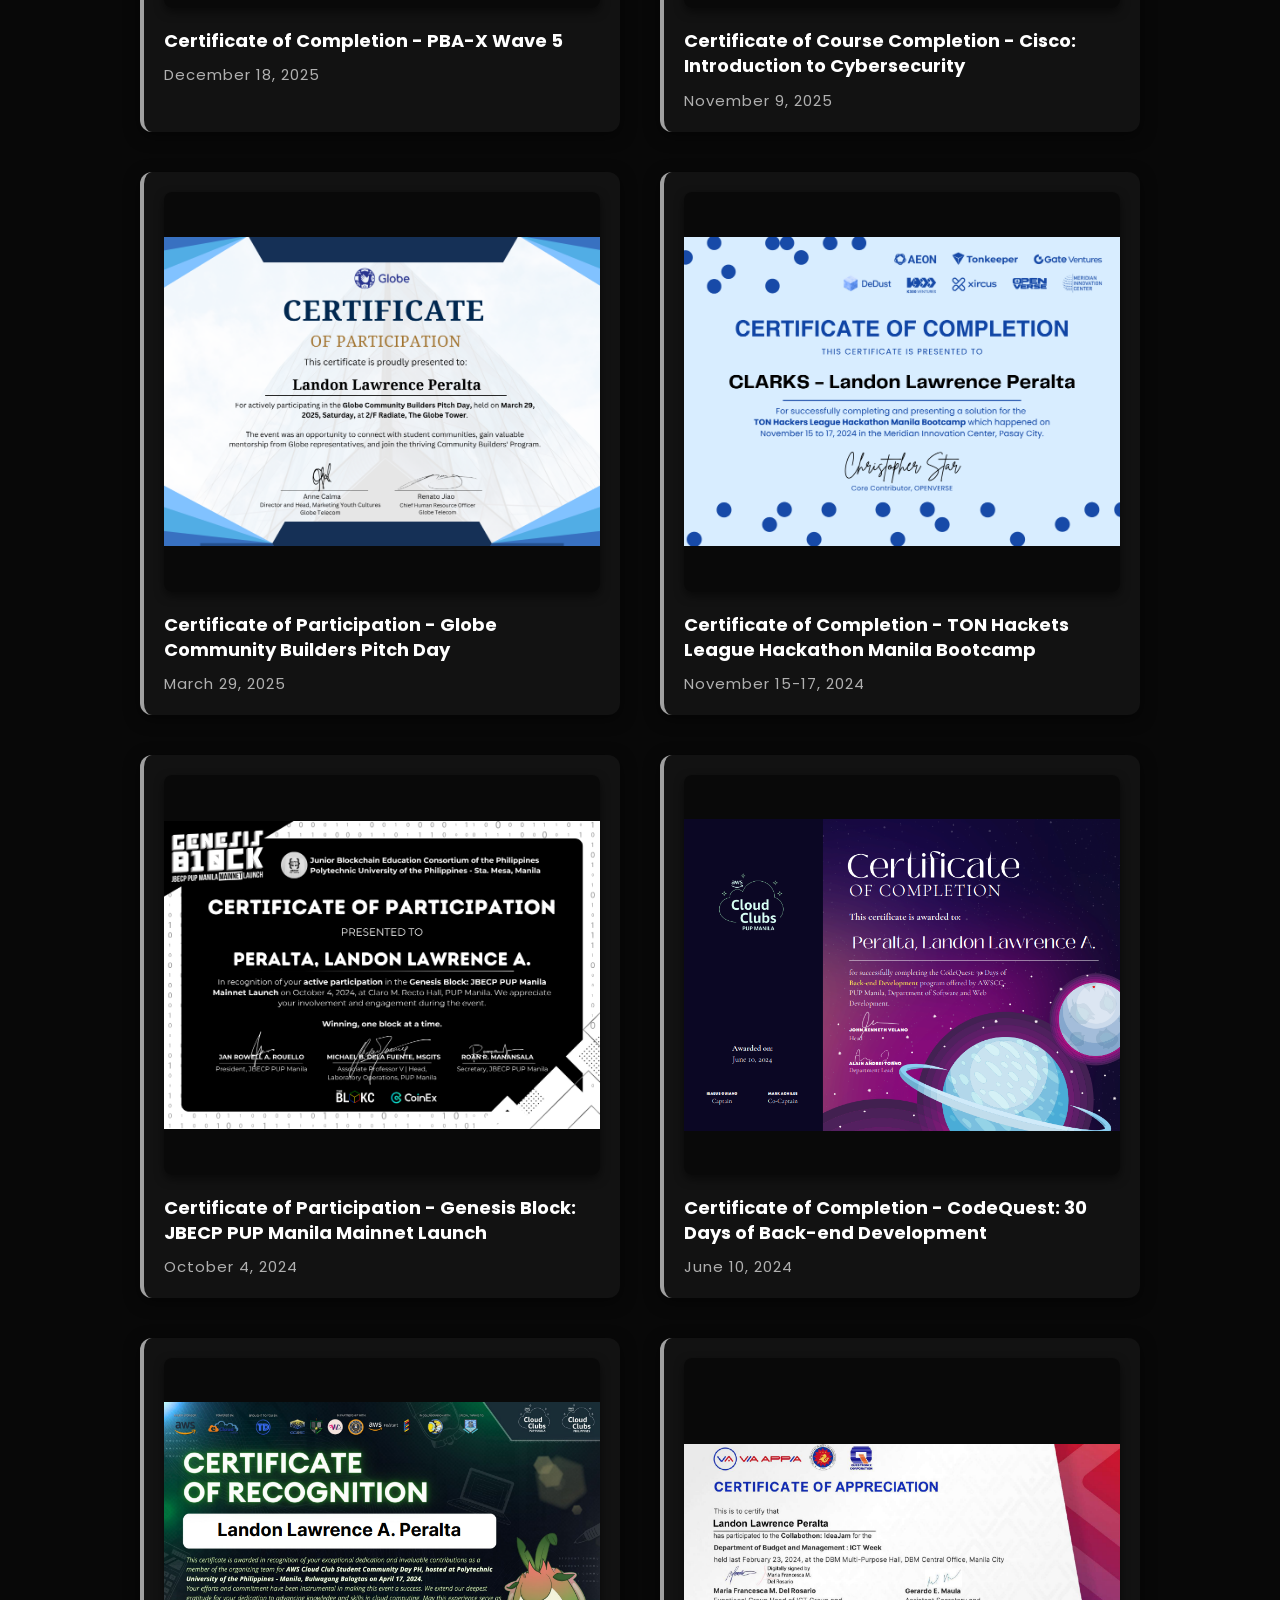
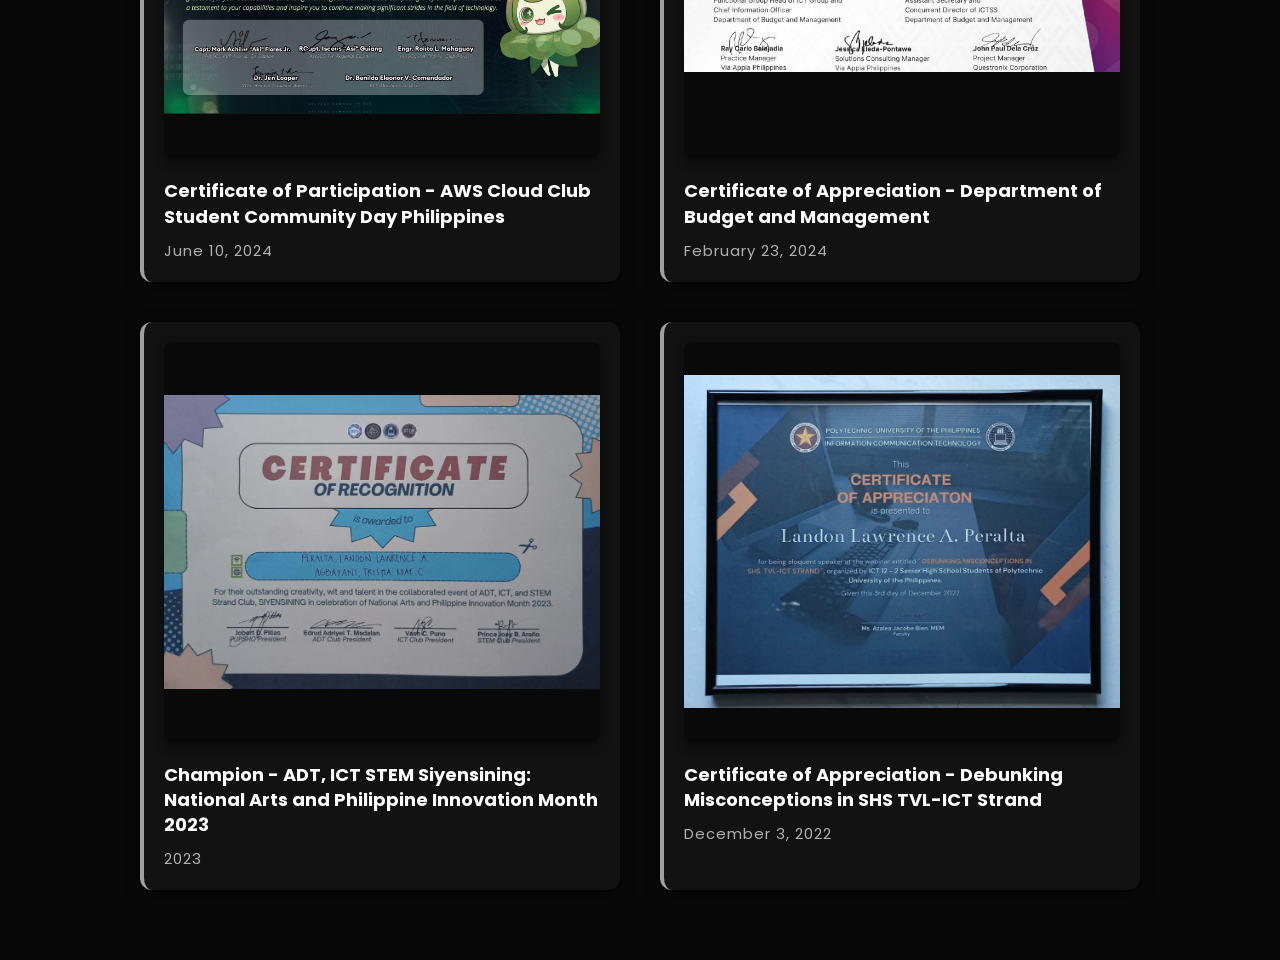
==== commit 930c8f60: "Updated the IntroToCybersec.png" ====
--- a/index.html
+++ b/index.html
@@ -402,7 +402,7 @@
             </div>
             
             <div class="tech-note">
-                <img src="IntroToCyberSec.png" alt="Certificate of Coruse Completion">
+                <img src="IntroToCybersec.png" alt="Certificate of Coruse Completion">
                 <div class="tech-note-text"> 
                     <h1> Certificate of Course Completion - Cisco: Introduction to Cybersecurity </h1>
                     <h2> November 9, 2025 </h2>
--- a/style.css
+++ b/style.css
@@ -0,0 +1,1024 @@
+@import url('https://fonts.googleapis.com/css2?family=Poppins:wght@300;400;500;600;700;800;900&display=swap');
+
+*{
+    margin: 0;
+    padding: 0;
+    box-sizing: border-box;
+    font-family: 'Poppins', sans-serif;
+}
+
+body {
+    background-color: #080808; /* Deep Black */
+    /* Shiny Silver Grid and Top Glow */
+    background-image: 
+        radial-gradient(circle at 50% 0%, rgba(220, 220, 220, 0.12) 0%, transparent 60%),
+        linear-gradient(rgba(255, 255, 255, 0.04) 1px, transparent 1px),
+        linear-gradient(90deg, rgba(255, 255, 255, 0.04) 1px, transparent 1px);
+    background-size: 100% 100%, 40px 40px, 40px 40px;
+    background-attachment: fixed;
+    background-position: center top, center center, center center;
+    color: white;
+    overflow-x: hidden;
+}
+
+/* --- NEW HERO SECTION STYLES --- */
+.hero-intro {
+    height: 100vh;
+    display: flex;
+    flex-direction: column;
+    justify-content: center;
+    align-items: center;
+    text-align: center;
+    background: transparent; 
+}
+
+.hero-name {
+    font-size: 120px;
+    font-weight: 800;
+    color: #ffffff;
+    letter-spacing: 5px;
+    /* Adding a subtle shine shadow to the main name */
+    text-shadow: 0 0 15px rgba(255, 255, 255, 0.3), 0 0 30px rgba(200, 200, 200, 0.1);
+    animation: fadeInDown 1.5s ease forwards;
+}
+
+.hero-roles {
+    display: flex;
+    justify-content: center;
+    align-items: center;
+    gap: 15px;
+    font-size: 22px;
+    font-weight: 400;
+    color: #B0B0B0; /* Mid Silver */
+    letter-spacing: 2px;
+    margin-top: 10px;
+    opacity: 0;
+    animation: fadeInUp 1.5s ease forwards;
+    animation-delay: 0.5s;
+}
+
+.role-item {
+    position: relative;
+    display: inline-flex;
+    align-items: center;
+    padding: 8px 16px; 
+    cursor: pointer;
+    transition: color 0.3s ease, text-shadow 0.3s ease;
+}
+
+.role-item:hover {
+    color: #ffffff;
+    text-shadow: 0 0 8px rgba(255, 255, 255, 0.5);
+}
+
+/* The Camera Viewfinder Frame - Now in Silver */
+.role-item::before {
+    content: '';
+    position: absolute;
+    top: 0; left: 0; right: 0; bottom: 0;
+    background:
+        linear-gradient(to right, #D3D3D3 2px, transparent 2px) 0 0,
+        linear-gradient(to bottom, #D3D3D3 2px, transparent 2px) 0 0,
+        linear-gradient(to left, #D3D3D3 2px, transparent 2px) 100% 0,
+        linear-gradient(to bottom, #D3D3D3 2px, transparent 2px) 100% 0,
+        linear-gradient(to right, #D3D3D3 2px, transparent 2px) 0 100%,
+        linear-gradient(to top, #D3D3D3 2px, transparent 2px) 0 100%,
+        linear-gradient(to left, #D3D3D3 2px, transparent 2px) 100% 100%,
+        linear-gradient(to top, #D3D3D3 2px, transparent 2px) 100% 100%;
+    background-repeat: no-repeat;
+    background-size: 12px 12px; 
+    opacity: 0;
+    transform: scale(1.2); 
+    transition: all 0.3s ease-out;
+    pointer-events: none; 
+}
+
+.role-item:hover::before {
+    opacity: 1;
+    transform: scale(1);
+}
+
+.role-separator {
+    color: #666666; /* Darker grey to fade into the background */
+    cursor: default;
+}
+
+@keyframes fadeInDown {
+    from { opacity: 0; transform: translateY(-30px); }
+    to { opacity: 1; transform: translateY(0); }
+}
+
+@keyframes fadeInUp {
+    from { opacity: 0; transform: translateY(30px); }
+    to { opacity: 1; transform: translateY(0); }
+}
+/* ------------------------------- */
+
+.home {
+    position: relative; 
+    height: 100vh;
+    display: flex;
+    align-items: center;
+    padding: 0 10%;
+}
+
+.home-content {
+    max-width: 600px;
+}
+
+.home-content h1 {
+    position: relative;
+    font-size: 40px;
+    font-weight: 700;
+    line-height: 1.2;
+}
+
+.home-content h3 {
+    position: relative;
+    font-size: 22px;
+    font-weight: 700;
+    color: #E8E8E8; /* Light Shiny Silver */
+    text-shadow: 0 0 5px rgba(232, 232, 232, 0.3);
+    margin-top: 10px;
+}
+
+.home-content p {
+    position: relative;
+    font-size: 14px;
+    margin: 20px 0 20px; /* Reduced the bottom margin from 40px to 20px */
+    text-align: justify;
+    color: #CCCCCC;
+}
+
+/* --- NEW EMAIL STYLING --- */
+.home-email {
+    position: relative;
+    display: flex;
+    align-items: center;
+    gap: 10px;
+    font-size: 15px;
+    margin-bottom: 30px; /* Pushes the buttons down neatly */
+    z-index: 2;
+}
+
+.home-email i {
+    font-size: 22px;
+    color: #A0A0A0; /* Matches the matte silver accents */
+}
+
+.home-email a {
+    color: #cccccc;
+    text-decoration: none;
+    letter-spacing: 0.5px;
+    transition: color 0.3s ease, text-shadow 0.3s ease;
+}
+
+.home-email a:hover {
+    color: #ffffff;
+    text-shadow: 0 0 8px rgba(255, 255, 255, 0.3); /* Slight glow on hover */
+}
+
+.home-content .btn-box {
+    position: relative;
+    display: flex;
+    justify-content: space-between;
+    width: 250px;
+    height: 50px;
+    background: transparent;
+    z-index: 2;
+}
+
+.btn-box a {
+    position: relative;
+    display: inline-flex;
+    justify-content: center;
+    width: 100px;
+    height: 100%;
+    background: #E8E8E8; /* Silver Button */
+    border: 2px solid #E8E8E8;
+    border-radius: 8px;
+    font-size: 16px;
+    align-items: center;
+    color: #000000;
+    text-decoration: none;
+    font-weight: 600;
+    letter-spacing: 1px;
+    z-index: 1;
+    overflow: hidden;
+    transition: .5s;
+}
+
+.btn-box a:hover {
+    color: #FFFFFF;
+    border-color: #FFFFFF;
+}
+
+.btn-box a:nth-child(2) {
+    background: transparent;
+    color: #E8E8E8;
+}
+
+.btn-box a:nth-child(2):hover {
+    color: #080808;
+}
+
+.btn-box a:nth-child(2)::before {
+    background: #E8E8E8;
+}
+
+.btn-box a::before {
+    content: '';
+    position: absolute;
+    top: 0;
+    left: 0;
+    width: 0;
+    height: 100%;
+    background: #080808;
+    z-index: -1;
+    transition: 0.5s;
+}
+
+.btn-box a:hover::before {
+    width: 100%;
+}
+
+.home-sci {
+    position: absolute;
+    bottom: 40px;
+    width: 170px;
+    background: transparent;
+    display: flex;
+    justify-content: space-between;
+    z-index: 2;
+}
+
+.home-sci a {
+    position: relative;
+    display: inline-flex;
+    justify-content: center;
+    align-items: center;
+    width: 40px;
+    height: 40px;
+    background: transparent;
+    border: 2px solid #999999; /* Darker Silver Border */
+    border-radius: 50%;
+    font-size: 20px;
+    color: #999999;
+    text-decoration: none;
+    z-index: 1;
+    overflow: hidden;
+    transition: .5s;
+}
+
+.home-sci a:hover {
+    color: #080808; /* Turn icon black on hover */
+    border-color: #E8E8E8;
+}
+
+.home-sci a::before {
+    content: '';
+    position: absolute;
+    top: 0;
+    left: 0;
+    width: 0;
+    height: 100%;
+    background: #E8E8E8; /* Fill with light silver on hover */
+    z-index: -1;
+    transition: .5s;
+}
+
+.home-sci a:hover::before {
+    width: 100%;
+}
+
+.home-imgHover {
+    position: absolute;
+    top: 0;
+    right: 30px;
+    width: 555px;
+    height: 100%;
+    background: transparent;
+    border: 2px solid transparent;
+    transition: .3s;
+}
+
+.home-imgHover:hover {
+    background: #080808;
+    opacity: .8;
+}
+
+.img-wrapper {
+    position: absolute;
+    top: 0;
+    right: -200px;
+    width: 1200px;
+    height: 100%;
+    z-index: 0; 
+}
+
+.LandonIndex-img {
+    width: 100%;
+    height: 100%;
+    margin-left: 10px;
+    object-fit: contain;
+}
+
+.Education{
+    margin-top: 80px;
+    padding: 20px;
+    text-align: left;
+}
+
+/* SHINY METALLIC GRADIENT FOR HEADINGS */
+.h1-text, .h1-orgtext, .h1-certtext {
+    font-size: 45px;
+    margin-left: 120px;
+    margin-bottom: 40px;
+    /* Metallic Silver Gradient */
+    background: linear-gradient(135deg, #a8a8a8 0%, #ffffff 50%, #a8a8a8 100%);
+    -webkit-background-clip: text;
+    -webkit-text-fill-color: transparent;
+    display: inline-block;
+}
+
+.College-content{
+    display: flex;
+    align-items: center;
+    margin-left: 120px;
+    margin-bottom: 75px;
+    gap: 100px;
+    cursor: default; 
+}
+
+.College-img{
+    width: 310px;
+    height: auto;
+    position: relative;
+    border-radius: 10px;
+    box-shadow: 0 4px 15px rgba(255, 255, 255, 0.05); /* Subtle white shadow */
+    transition: transform 0.4s ease;
+}
+
+.College-text-hover {
+    max-width: 600px;
+    opacity: 0;
+    visibility: hidden;
+    transform: translateX(-30px);
+    transition: all 0.5s ease;
+}
+
+.College-text-hover p {
+    font-size: 18px; 
+    line-height: 1.6;
+    text-align: justify;
+    color: #e0e0e0;
+}
+
+.College-content:hover .College-text-hover {
+    opacity: 1;
+    visibility: visible;
+    transform: translateX(0);
+}
+
+.College-content:hover .College-img {
+    transform: scale(1.02);
+}
+
+.SHS-JHS-image-container {
+    display: flex;
+    align-items: flex-start;
+    justify-content: center;
+    margin: 0 auto center; 
+    margin-bottom: 30px;
+    gap: 250px; 
+}
+
+.SHS-content{
+    display: flex;
+    flex-direction: column;
+    width: 250px;
+    align-items: center;
+    margin-left: 0 50px auto;
+}
+
+.SHS-img{
+    width: 300px;
+    height: auto;
+    position: relative;
+    border-radius: 10px;
+    box-shadow: 0 4px 15px rgba(255, 255, 255, 0.05);
+}
+
+.SHS-text{
+    font-size: 15px;
+    margin-top: 10px;
+    text-align: center;
+}
+
+.JHS-content{
+    display: flex;
+    flex-direction: column;
+    width: 250px;
+    align-items: center;
+    margin-left: 0 50px auto;
+}
+
+.JHS-img{
+    width: 300px;
+    height: 401.73px;
+    position: relative;
+    border-radius: 10px;
+    box-shadow: 0 4px 15px rgba(255, 255, 255, 0.05);
+}
+
+.LHS-text{
+    font-size: 15px;
+    margin-top: 10px;
+    text-align: center;
+}
+
+.Organizations{
+    padding: 20px;
+    text-align: left;
+    margin-top: 50px;
+    margin-bottom: 50px;
+}
+
+.carousel-container {
+    width: 100%;
+    overflow-x: auto; 
+    padding: 20px 0;
+    white-space: nowrap;
+    cursor: grab; 
+    scrollbar-width: none; 
+    -ms-overflow-style: none; 
+}
+
+.carousel-container::-webkit-scrollbar {
+    display: none; 
+}
+
+.carousel-container:active {
+    cursor: grabbing; 
+}
+
+.carousel-track {
+    display: inline-flex;
+    gap: 40px; 
+    width: max-content;
+}
+
+.carousel-item {
+    display: flex;
+    flex-direction: column;
+    align-items: center;
+    width: 320px;
+    height: 100%;
+    background: #121212; /* Plain solid dark background */
+    padding: 30px 20px;
+    border-radius: 15px;
+    box-shadow: 0 4px 15px rgba(0, 0, 0, 0.5);
+    border: 1px solid rgba(255, 255, 255, 0.05); 
+    white-space: normal; 
+    text-align: center;
+    transition: transform 0.3s, border-color 0.3s;
+}
+
+.carousel-item:hover {
+    transform: translateY(-10px);
+    border-color: rgba(255, 255, 255, 0.2);
+}
+
+.carousel-item img {
+    width: 180px;
+    height: 180px;
+    object-fit: contain; 
+    margin-bottom: 25px;
+}
+
+.org-text h3 {
+    font-size: 16px;
+    color: #fff;
+    margin-bottom: 8px;
+    line-height: 1.4;
+}
+
+.org-text p {
+    font-size: 13px;
+    color: #aaa;
+    margin-bottom: 15px;
+}
+
+.org-text h3.role {
+    font-size: 15px;
+    color: #D3D3D3; /* Silver Role Text */
+    font-weight: 600;
+}
+
+.Certificates {
+    margin-top: 80px;
+    padding: 20px;
+    text-align: left;
+}
+
+.certificates-grid {
+    display: grid;
+    grid-template-columns: repeat(2, 1fr); 
+    gap: 40px;
+    margin: 0 120px 50px 120px; 
+}
+
+.tech-note {
+    position: relative;
+    background: #121212; /* Plain solid dark background */
+    border-left: 4px solid #A0A0A0; 
+    border-radius: 12px;
+    padding: 20px;
+    display: flex;
+    flex-direction: column;
+    gap: 20px;
+    box-shadow: 0 4px 15px rgba(0, 0, 0, 0.5);
+    transition: transform 0.3s ease, box-shadow 0.3s ease, border-color 0.3s ease;
+    overflow: hidden;
+    cursor: pointer;
+}
+
+.tech-note:hover {
+    transform: translateY(-8px);
+    box-shadow: 0 15px 25px rgba(255, 255, 255, 0.08); 
+    border-left: 4px solid #FFFFFF; 
+}
+
+
+.tech-note img, .tech-note-text {
+    position: relative;
+    z-index: 1;
+}
+
+.tech-note img {
+    width: 100%;
+    height: 400px; 
+    min-height: 400px;
+    max-height: 400px;
+    object-fit: contain; 
+    display: block; 
+    border-radius: 8px;
+    background: rgba(0, 0, 0, 0.5); 
+    box-shadow: 0 4px 10px rgba(0, 0, 0, 0.5);
+}
+
+.tech-note-text h1 {
+    font-size: 18px;
+    color: #ffffff;
+    line-height: 1.4;
+    margin-bottom: 10px;
+}
+
+.tech-note-text h2 {
+    font-size: 15px;
+    font-weight: 400;
+    color: #B0B0B0; /* Silver secondary text */
+    letter-spacing: 1px;
+}
+
+/* --- PROFESSIONAL EXPERIENCE SECTION --- */
+.Experience {
+    margin-top: 80px;
+    padding: 20px;
+    text-align: left;
+}
+
+.experience-content {
+    display: flex;
+    align-items: center;
+    gap: 50px;
+    margin: 0 120px 50px 120px; 
+}
+
+.exp-img-box {
+    flex-shrink: 0; 
+}
+
+.exp-img-box img {
+    width: 320px;
+    height: auto;
+    border-radius: 12px;
+    box-shadow: 0 4px 15px rgba(0, 0, 0, 0.5);
+    border: 2px solid transparent;
+    transition: all 0.4s ease;
+    object-fit: cover;
+}
+
+.exp-img-box img:hover {
+    transform: scale(1.02);
+    border-color: #FFFFFF; /* White-Silver border */
+    box-shadow: 0 15px 25px rgba(255, 255, 255, 0.1);
+}
+
+.exp-text-box {
+    position: relative;
+    background: #121212; /* Plain solid dark background */
+    border-left: 4px solid #A0A0A0; 
+    border-radius: 12px;
+    padding: 40px;
+    box-shadow: 0 4px 15px rgba(0, 0, 0, 0.5);
+    transition: transform 0.3s ease, border-color 0.3s ease, box-shadow 0.3s ease;
+    overflow: hidden;
+}
+
+.exp-text-box:hover {
+    transform: translateY(-5px);
+    border-color: #FFFFFF;
+    box-shadow: 0 15px 25px rgba(255, 255, 255, 0.08); 
+}
+
+.exp-text-box > * {
+    position: relative;
+    z-index: 1;
+}
+
+.exp-text-box h2 {
+    font-size: 28px;
+    color: #ffffff;
+    margin-bottom: 5px;
+}
+
+.exp-text-box h3 {
+    font-size: 18px;
+    color: #D3D3D3; /* Silver Title */
+    margin-bottom: 25px;
+    font-weight: 500;
+    letter-spacing: 1px;
+}
+
+.exp-list {
+    list-style: none;
+    margin-bottom: 30px;
+}
+
+.exp-list li {
+    position: relative;
+    padding-left: 25px;
+    margin-bottom: 12px;
+    font-size: 15px;
+    color: #cccccc;
+    line-height: 1.6;
+    text-align: justify;
+}
+
+.exp-list li::before {
+    content: '▹';
+    position: absolute;
+    left: 0;
+    top: 0;
+    color: #E8E8E8; /* Light Silver Bullets */
+    font-size: 18px;
+    font-weight: bold;
+}
+
+.article-btn {
+    display: inline-flex;
+    align-items: center;
+    gap: 8px;
+    padding: 12px 24px;
+    background: transparent;
+    border: 2px solid #E8E8E8; /* Light Silver Button */
+    border-radius: 8px;
+    color: #E8E8E8;
+    font-size: 15px;
+    font-weight: 600;
+    text-decoration: none;
+    transition: 0.3s ease;
+}
+
+.article-btn:hover {
+    background: #E8E8E8;
+    color: #080808; /* Turn text black on hover */
+}
+
+
+/* ================================================== */
+/* MEDIA QUERIES FOR RESPONSIVENESS (MOBILE/TABLETS)  */
+/* ================================================== */
+
+@media (max-width: 1200px) {
+    .home { padding: 0 5%; }
+    .img-wrapper { right: -300px; width: 1000px; }
+    .h1-text, .h1-orgtext, .h1-certtext { margin-left: 5%; }
+    .College-content { margin-left: 5%; gap: 50px; }
+    .certificates-grid { margin: 0 5% 50px 5%; }
+    .experience-content { margin: 0 5% 50px 5%; gap: 30px; }
+    .skills-wrapper { margin: 0 5% 50px 5%; gap: 40px; }}
+
+@media (max-width: 991px) {
+    .hero-name { font-size: 90px; }
+    
+    .home { 
+        flex-direction: column; 
+        justify-content: center; 
+        padding-top: 100px; 
+        height: auto; 
+        min-height: 100vh; 
+    }
+
+    .home-email { justify-content: center; }
+    
+    .img-wrapper { 
+        position: relative; 
+        width: 100%; 
+        right: 0; 
+        margin-top: 50px; 
+        display: flex; 
+        justify-content: center; 
+    }
+    
+    .img-wrapper::before { display: none; }
+    .LandonIndex-img { width: 100%; max-width: 400px; height: auto; margin: 0; }
+    
+    .home-content { text-align: center; margin: 0 auto; }
+    .home-content h1::before, .home-content h3::before, .home-content p::before { display: none; }
+    .home-content .btn-box { margin: 0 auto; }
+    .home-sci { position: relative; bottom: 0; margin: 30px auto 0; }
+    .home-imgHover { display: none; }
+    
+    .College-content { 
+        flex-direction: column; 
+        margin-left: 0; 
+        padding: 0 5%; 
+        text-align: center; 
+    }
+    .College-text-hover { transform: translateX(0); opacity: 1; visibility: visible; margin-top: 20px;}
+    
+    .SHS-JHS-image-container { 
+        flex-direction: column; 
+        gap: 50px; 
+        align-items: center; 
+    }
+    .SHS-content, .JHS-content { margin: 0; }
+    
+    .h1-text, .h1-orgtext, .h1-certtext { 
+        text-align: center; 
+        margin-left: 0; 
+        display: block; 
+        font-size: 35px; 
+    }
+    
+    .experience-content { 
+        flex-direction: column; 
+        text-align: center; 
+    }
+    
+    .exp-list li { text-align: left; }
+
+    .skills-container { grid-template-columns: 1fr; }
+}
+
+@media (max-width: 768px) {
+    .hero-name { font-size: 70px; }
+    .hero-roles { font-size: 16px; flex-wrap: wrap; }
+    .role-item { padding: 4px 8px; }
+    
+    .certificates-grid { grid-template-columns: 1fr; }
+    .tech-note img { height: 300px; min-height: 300px; max-height: 300px; }
+    .soft-skills-grid { grid-template-columns: 1fr; }
+}
+
+@media (max-width: 480px) {
+    .hero-name { font-size: 45px; letter-spacing: 2px; }
+    .hero-roles { font-size: 14px; flex-direction: column; gap: 5px; }
+    .role-separator { display: none; }
+    
+    .home-content h1 { font-size: 30px; }
+    .home-content h3 { font-size: 18px; }
+    
+    .exp-text-box { padding: 20px; }
+    .exp-text-box h2 { font-size: 22px; }
+    .exp-text-box h3 { font-size: 16px; }
+    
+    .College-img { width: 100%; max-width: 310px; }
+    .SHS-img, .JHS-img { width: 100%; max-width: 300px; height: auto; }
+    .exp-img-box img { width: 100%; max-width: 320px; }
+}
+
+/* --- PROJECTS SECTION --- */
+.Projects {
+    margin-top: 80px;
+    padding: 20px;
+    text-align: left;
+}
+
+.projects-container {
+    display: flex;
+    flex-direction: column;
+    gap: 40px;
+    margin: 0 120px 50px 120px;
+}
+
+.project-card {
+    position: relative;
+    background: #121212; /* Plain solid dark background */
+    border-left: 4px solid #A0A0A0; 
+    border-radius: 12px;
+    padding: 40px;
+    box-shadow: 0 4px 15px rgba(0, 0, 0, 0.5);
+    transition: transform 0.3s ease, border-color 0.3s ease, box-shadow 0.3s ease;
+    overflow: hidden;
+}
+
+.project-card:hover {
+    transform: translateX(10px); 
+    border-color: #FFFFFF;
+    box-shadow: 0 15px 25px rgba(255, 255, 255, 0.08); 
+}
+
+
+.project-card > * {
+    position: relative;
+    z-index: 1;
+}
+
+.project-header {
+    display: flex;
+    justify-content: space-between;
+    align-items: center;
+    margin-bottom: 5px;
+}
+
+.project-header h2 {
+    font-size: 28px;
+    color: #ffffff;
+}
+
+.project-date {
+    font-size: 15px;
+    color: #A0A0A0;
+    font-weight: 500;
+    background: rgba(255, 255, 255, 0.05);
+    padding: 6px 15px;
+    border-radius: 20px;
+    border: 1px solid rgba(255, 255, 255, 0.1);
+}
+
+.project-subtitle {
+    font-size: 18px;
+    color: #D3D3D3; /* Silver Subtitle */
+    margin-bottom: 25px;
+    font-weight: 500;
+    letter-spacing: 1px;
+}
+
+.project-details {
+    display: flex;
+    flex-direction: column;
+    gap: 12px;
+}
+
+/* Custom Div-based List Styling */
+.project-point {
+    position: relative;
+    padding-left: 25px;
+    font-size: 15px;
+    color: #cccccc;
+    line-height: 1.6;
+    text-align: justify;
+}
+
+.project-point::before {
+    content: '▹';
+    position: absolute;
+    left: 0;
+    top: 0;
+    color: #E8E8E8; /* Light Silver Bullets */
+    font-size: 18px;
+    font-weight: bold;
+}
+
+/* --- SKILLS & TECHNOLOGIES SECTION --- */
+/* --- SKILLS & TECHNOLOGIES SECTION (BORDERLESS DESIGN) --- */
+.Skills {
+    margin-top: 80px;
+    padding: 20px;
+    text-align: left;
+}
+
+.skills-wrapper {
+    display: flex;
+    flex-direction: column;
+    gap: 60px;
+    margin: 0 120px 50px 120px;
+}
+
+.section-subtitle {
+    font-size: 24px;
+    color: #ffffff;
+    margin-bottom: 30px;
+    padding-bottom: 10px;
+    border-bottom: 1px solid rgba(255, 255, 255, 0.1); /* Subtle divider line */
+}
+
+/* Soft Skills Grid */
+.soft-skills-grid {
+    display: grid;
+    grid-template-columns: repeat(2, 1fr); /* 2 columns for a wider, cleaner layout */
+    column-gap: 60px;
+    row-gap: 30px;
+}
+
+.skill-item {
+    width: 100%;
+}
+
+.skill-info {
+    display: flex;
+    justify-content: space-between;
+    margin-bottom: 8px;
+}
+
+.skill-name {
+    font-size: 16px;
+    color: #E8E8E8;
+    font-weight: 500;
+}
+
+.skill-percent {
+    font-size: 14px;
+    color: #A0A0A0;
+}
+
+.skill-bar-bg {
+    width: 100%;
+    height: 6px;
+    background: #1a1a1a;
+    border-radius: 10px;
+    overflow: hidden;
+}
+
+.skill-bar-fill {
+    height: 100%;
+    background: linear-gradient(90deg, #666666, #ffffff);
+    border-radius: 10px;
+    box-shadow: 0 0 10px rgba(255, 255, 255, 0.3);
+}
+
+/* Table for Tech Stack */
+.table-responsive {
+    overflow-x: auto;
+    /* Sleek dark metallic background */
+    background: linear-gradient(145deg, #161616 0%, #0a0a0a 100%);
+    border: 1px solid rgba(255, 255, 255, 0.05); /* Faint silver trim */
+    border-radius: 12px;
+    padding: 20px 25px; /* Gives the table room to breathe inside the background */
+    box-shadow: 0 10px 30px rgba(0, 0, 0, 0.8), inset 0 1px 0 rgba(255, 255, 255, 0.05); /* Deep shadow with a tiny top shine */
+}
+
+.tech-table {
+    width: 100%;
+    border-collapse: collapse;
+    text-align: left;
+    background: transparent; 
+}
+
+.tech-table th {
+    padding: 15px 10px;
+    color: #ffffff;
+    font-weight: 600;
+    border-bottom: 2px solid rgba(255, 255, 255, 0.1); /* Softened the line */
+    text-transform: uppercase;
+    font-size: 14px;
+    letter-spacing: 1px;
+}
+
+.tech-table td {
+    padding: 15px 10px;
+    color: #cccccc;
+    font-size: 15px;
+    border-bottom: 1px solid rgba(255, 255, 255, 0.03); /* Very faint divider lines */
+    transition: color 0.3s ease; 
+}
+
+.tech-table tbody tr:hover td {
+    color: #ffffff; 
+    background: transparent; 
+}
+
+/* Status Badges */
+.status-badge {
+    padding: 5px 12px;
+    border-radius: 20px;
+    font-size: 12px;
+    font-weight: 600;
+    letter-spacing: 0.5px;
+    display: inline-block;
+}
+
+.proficient {
+    background: rgba(255, 255, 255, 0.05); 
+    color: #ffffff;
+    border: 1px solid rgba(255, 255, 255, 0.1);
+}
+
+.learning {
+    background: transparent;
+    color: #A0A0A0;
+    border: 1px solid #555555; 
+}
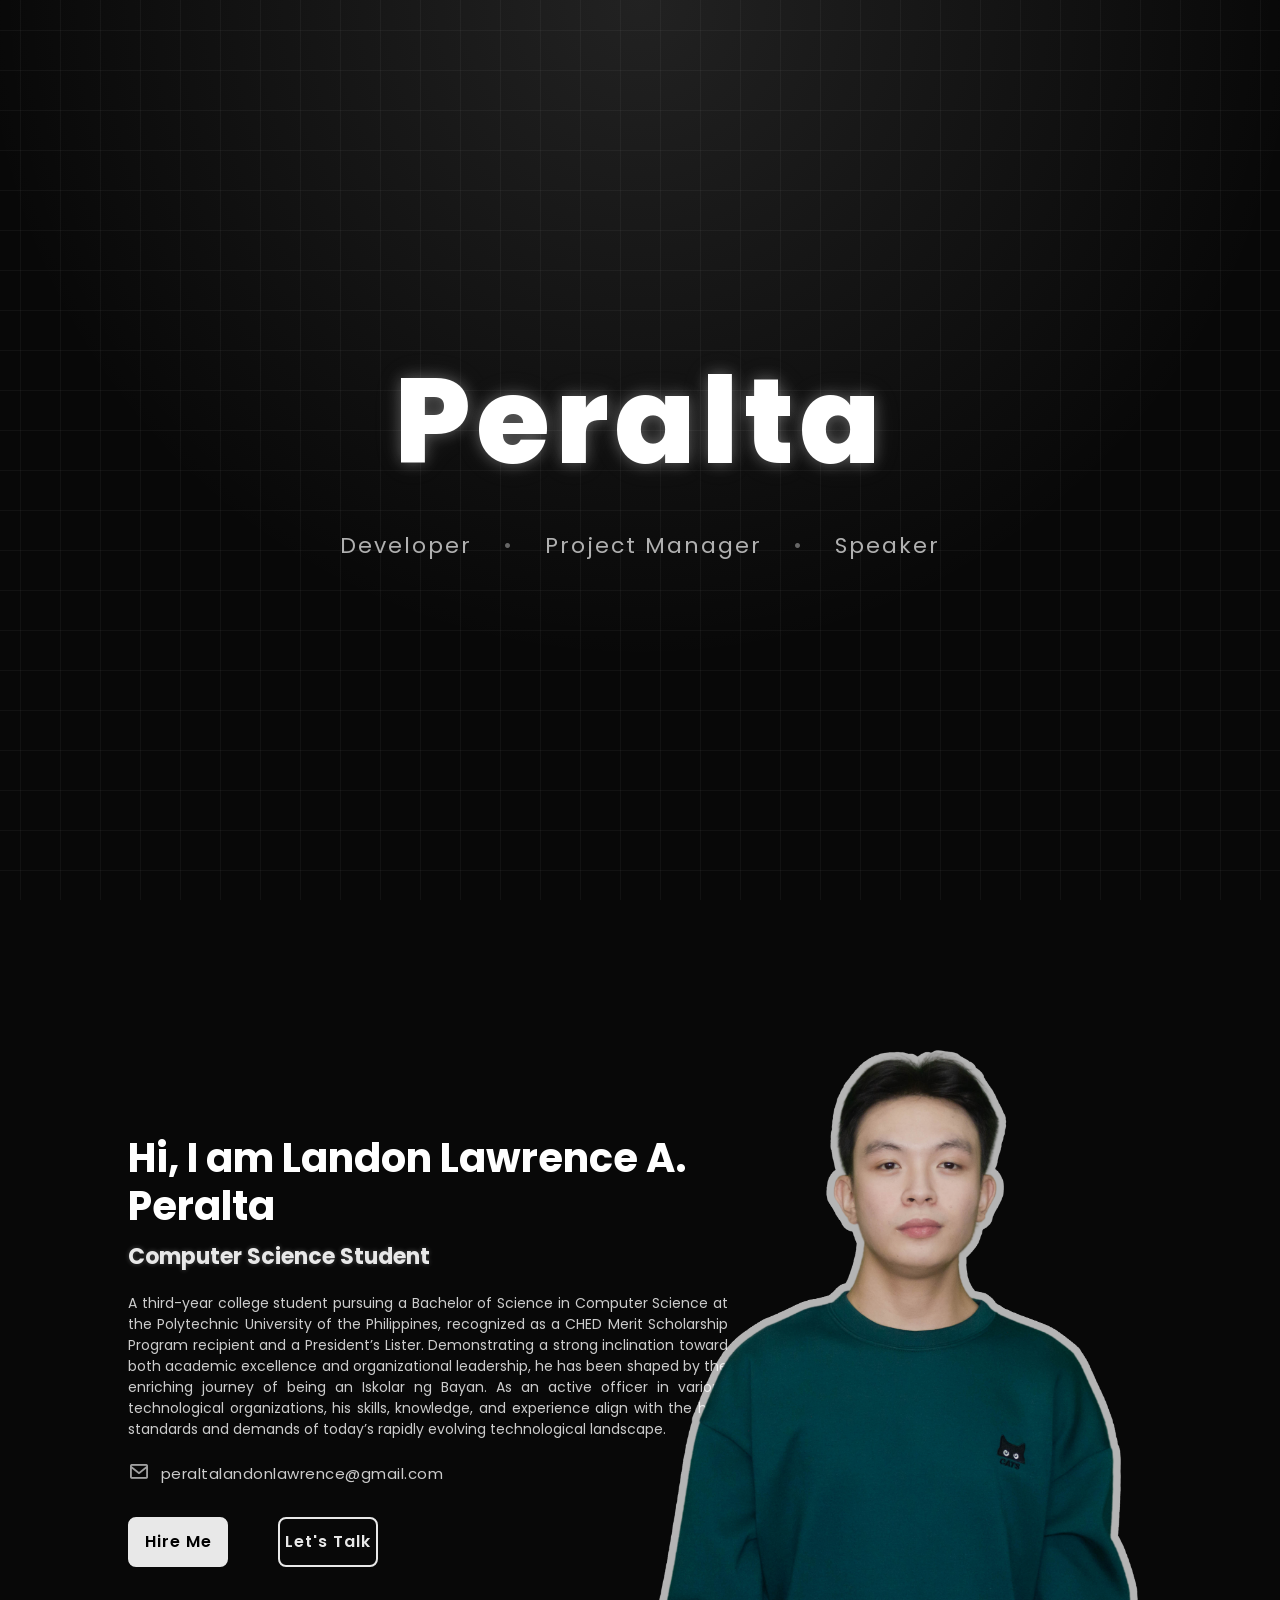
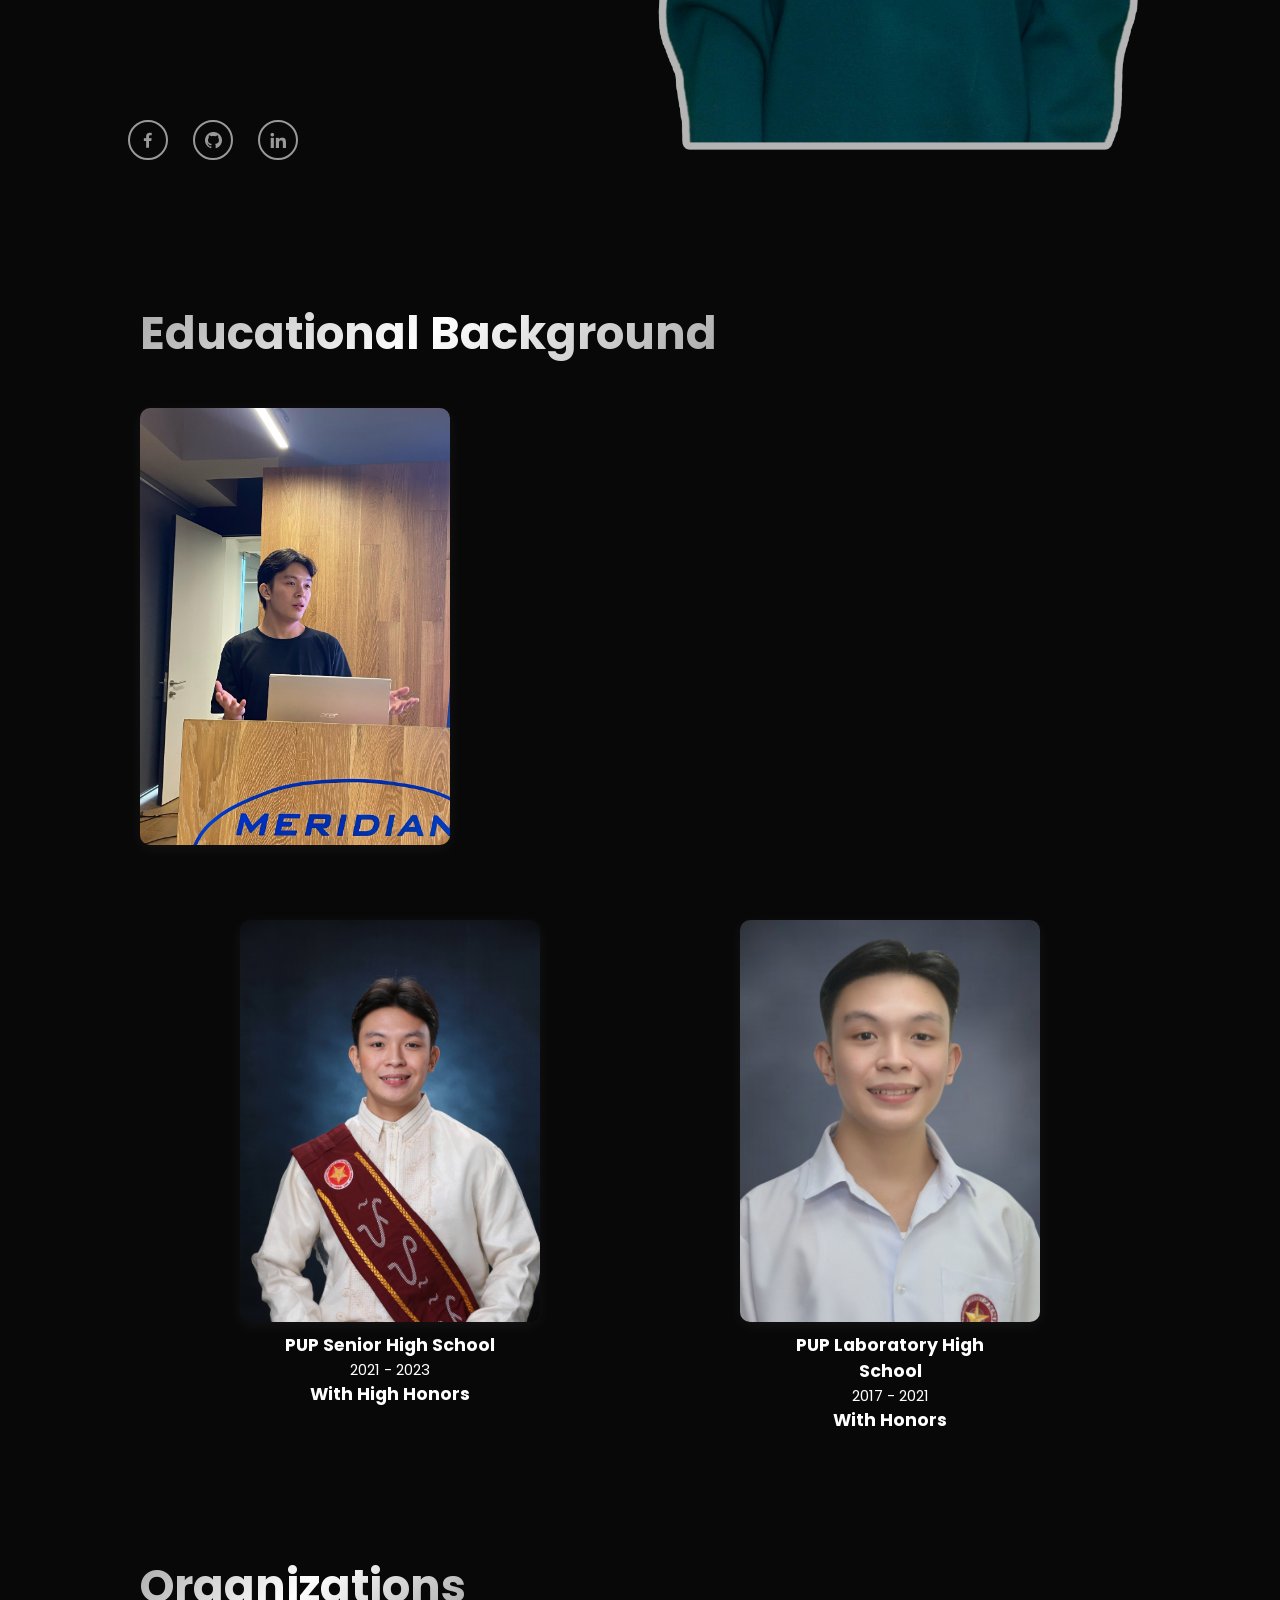
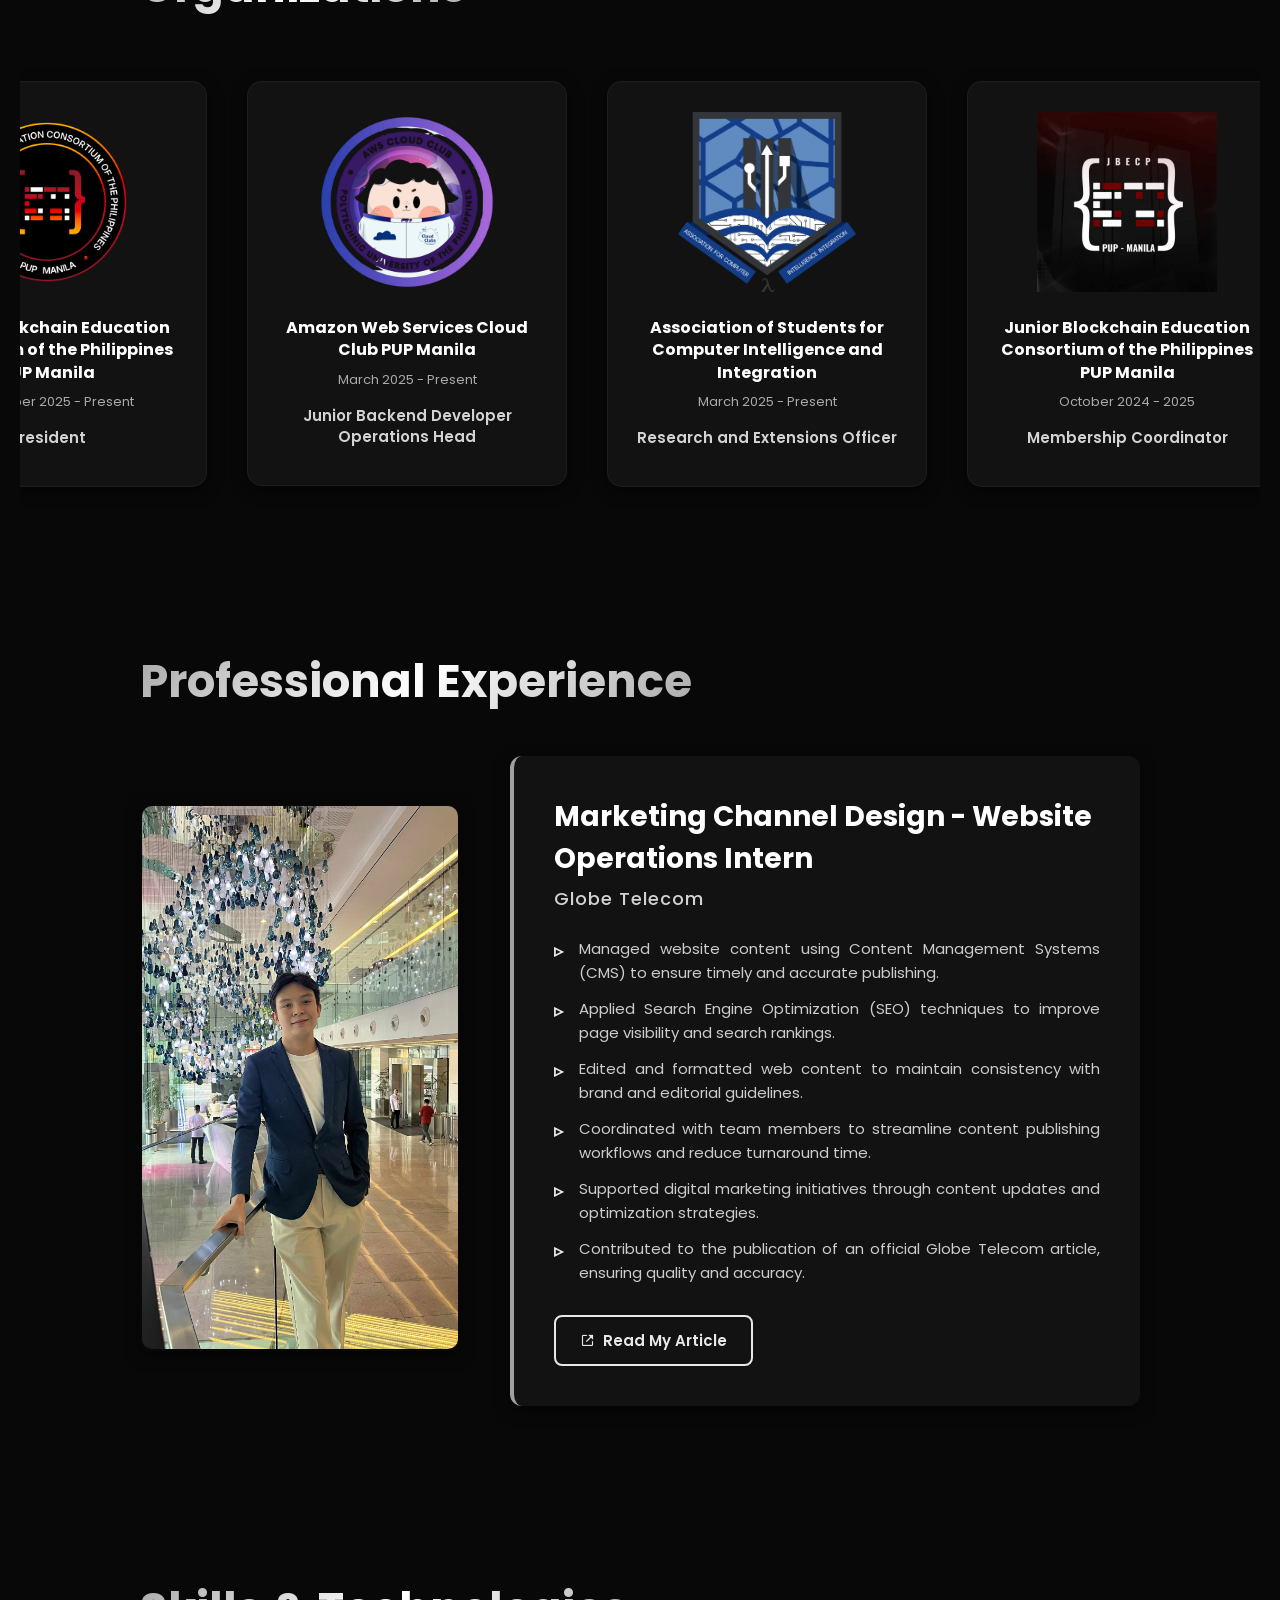
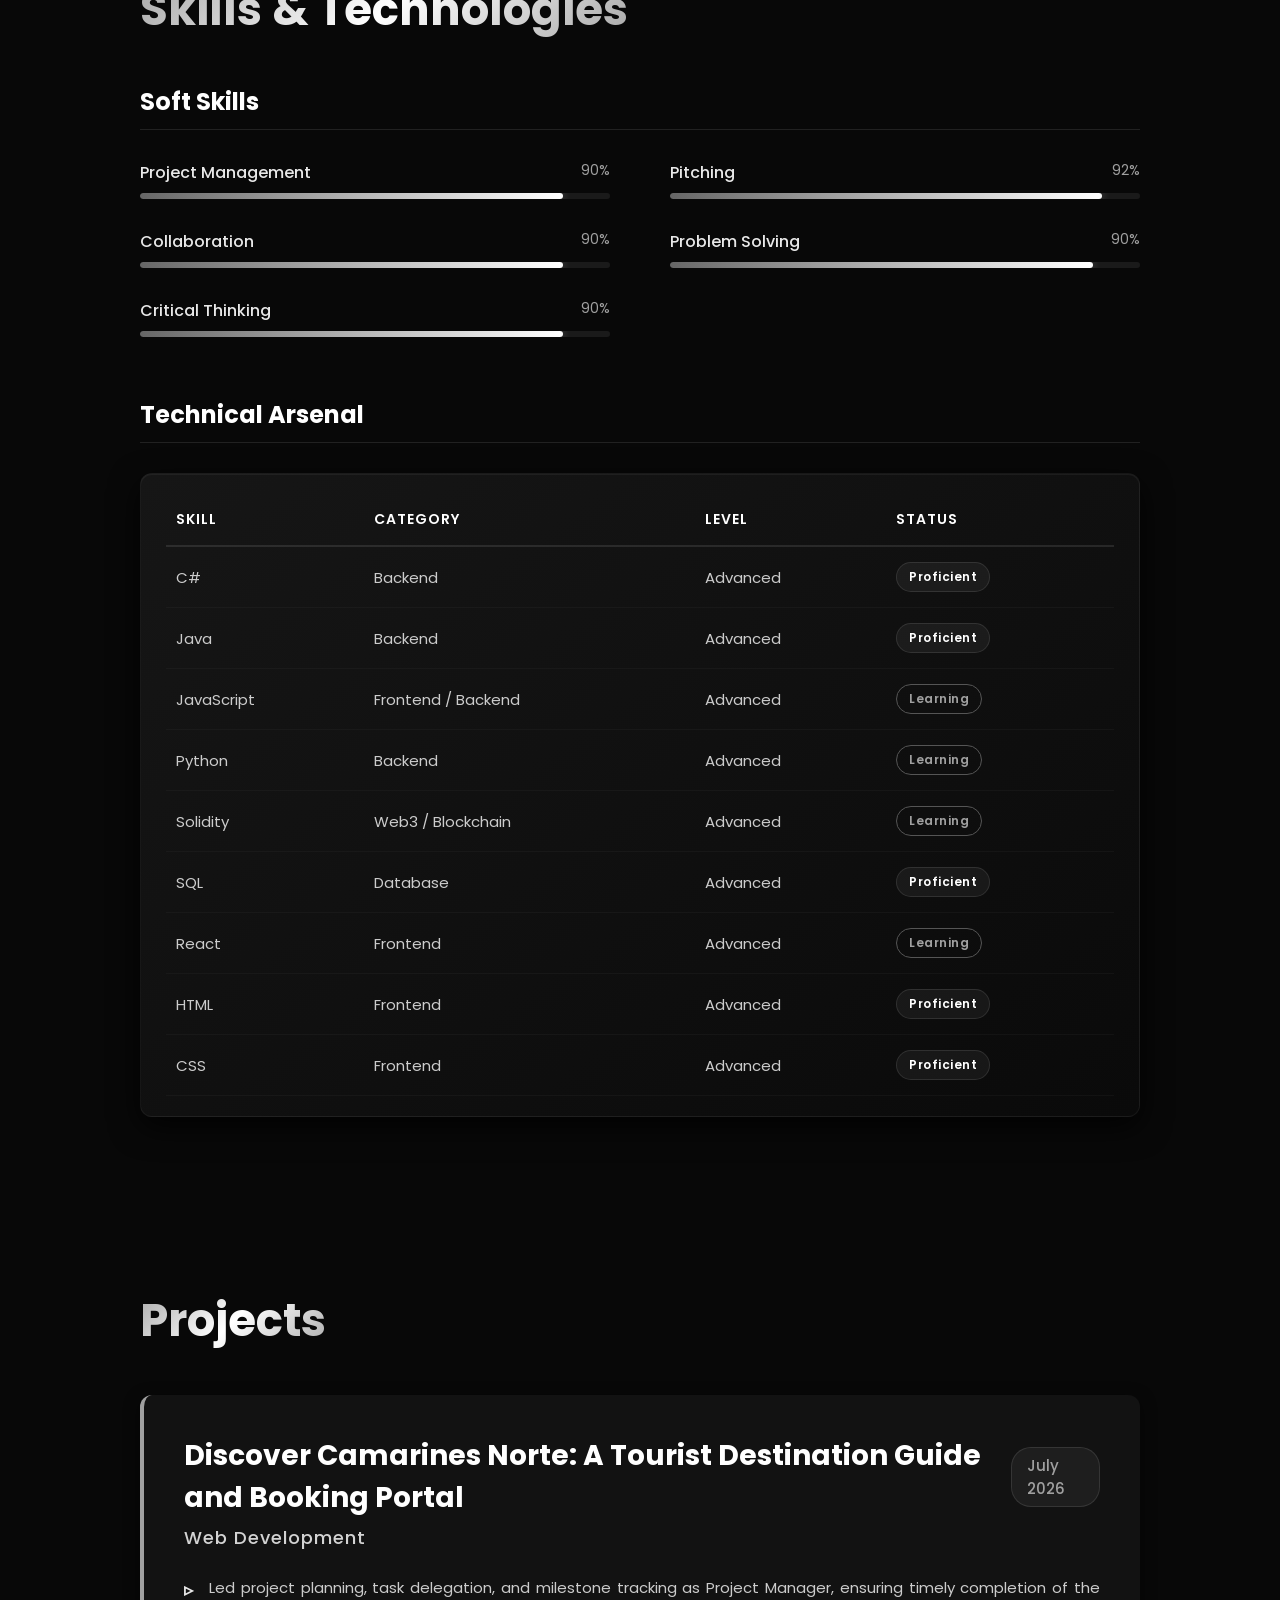
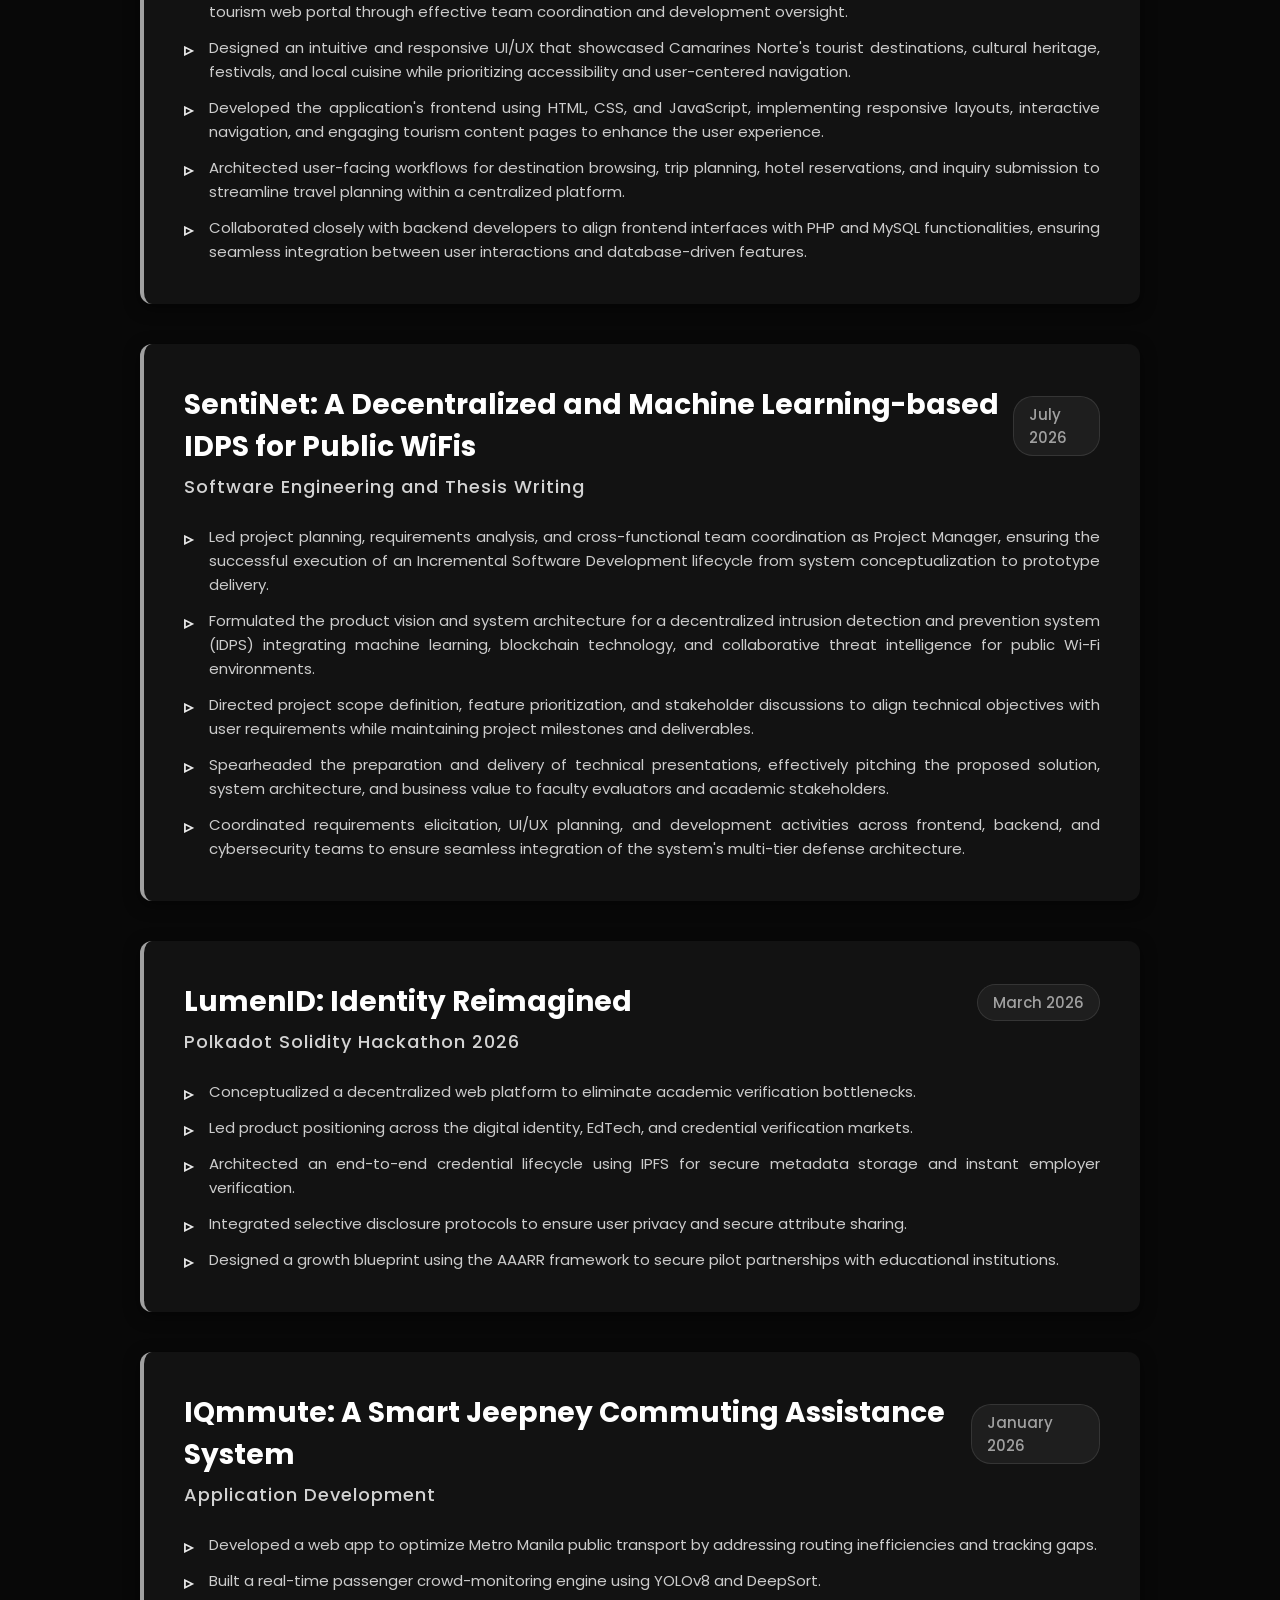
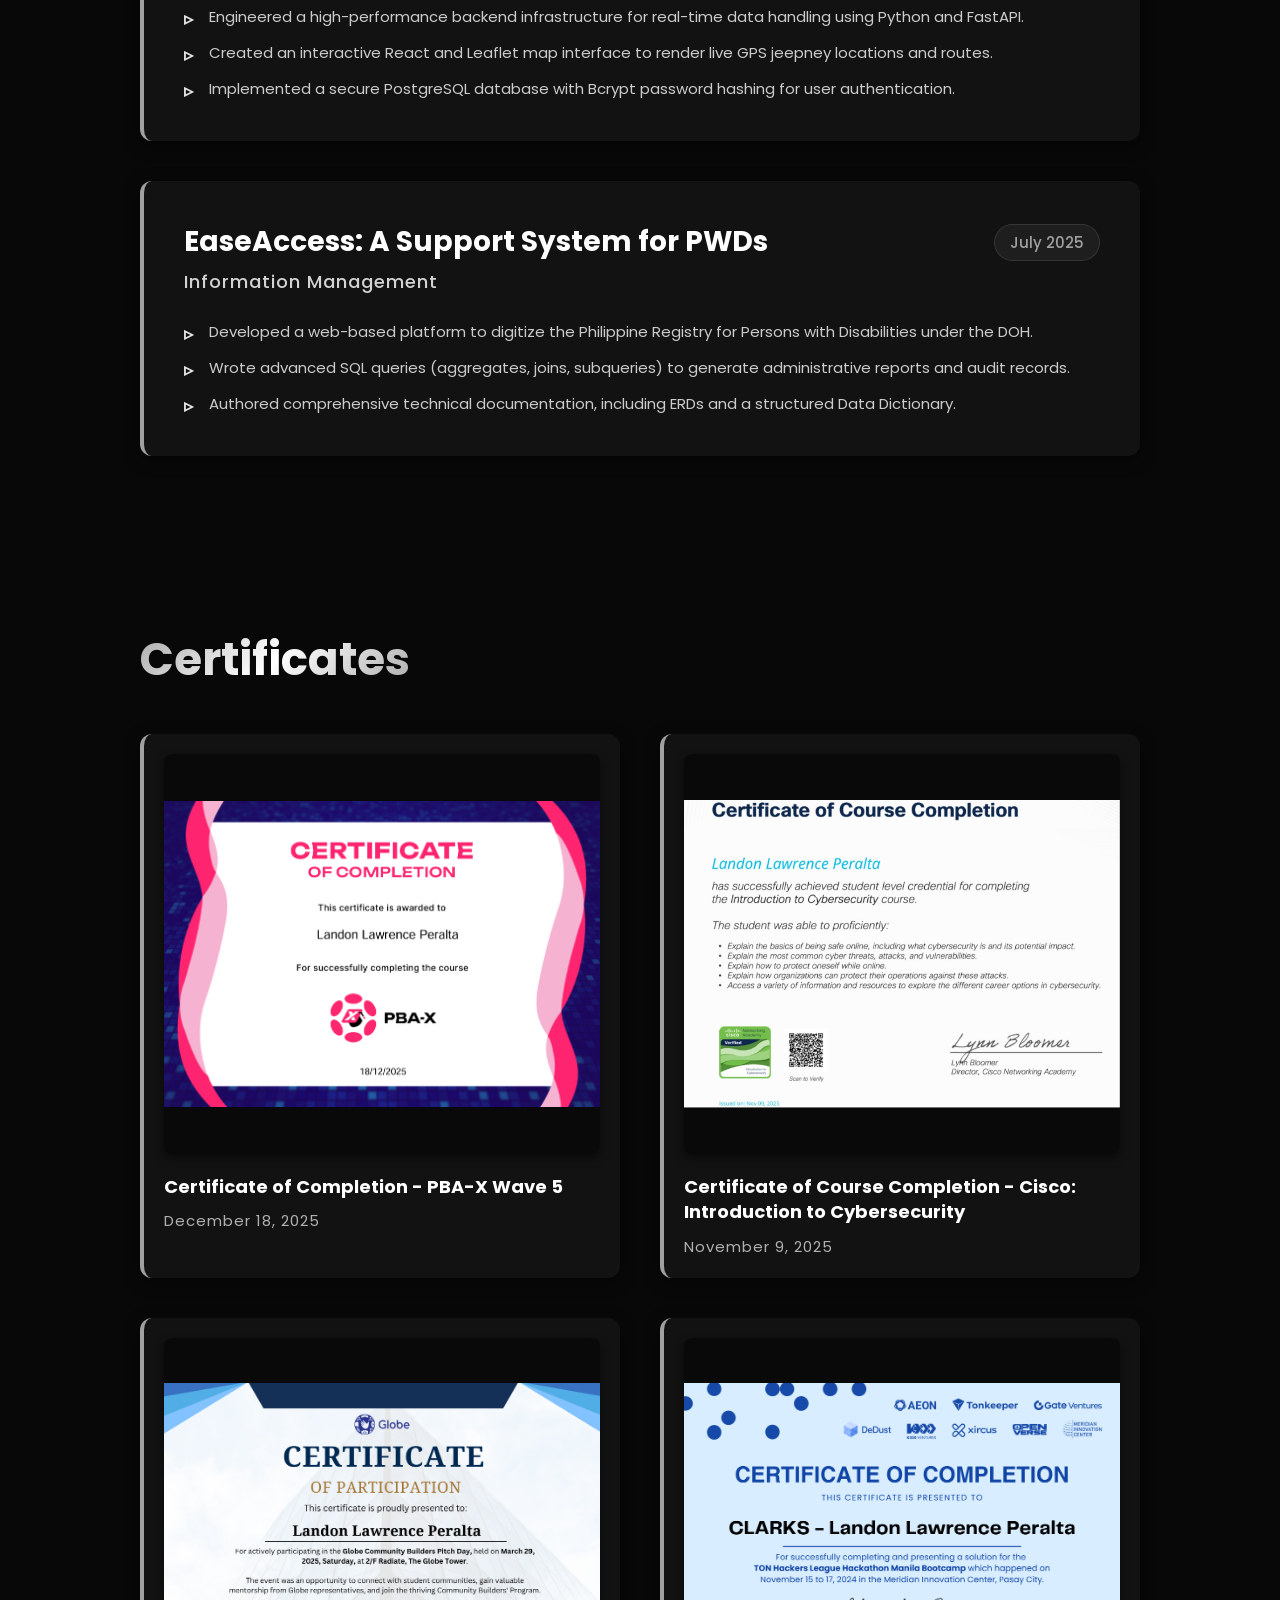
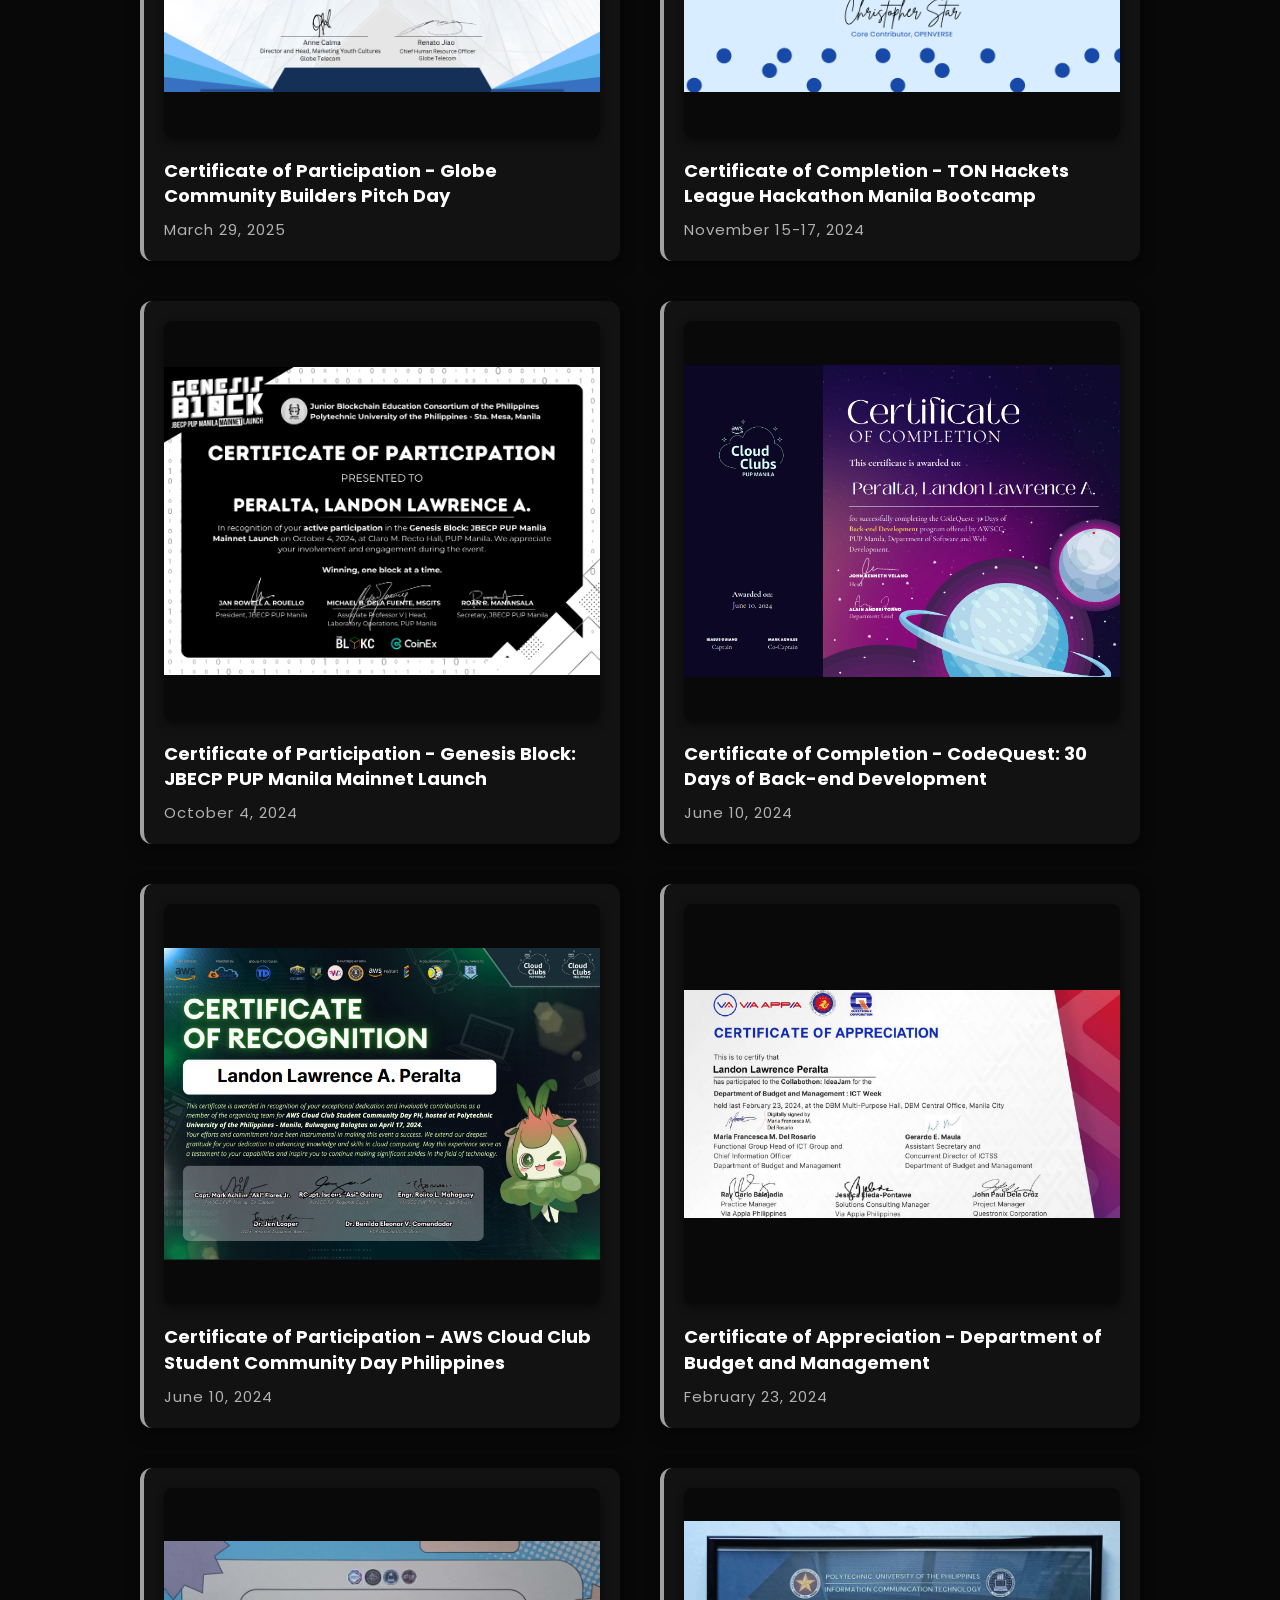
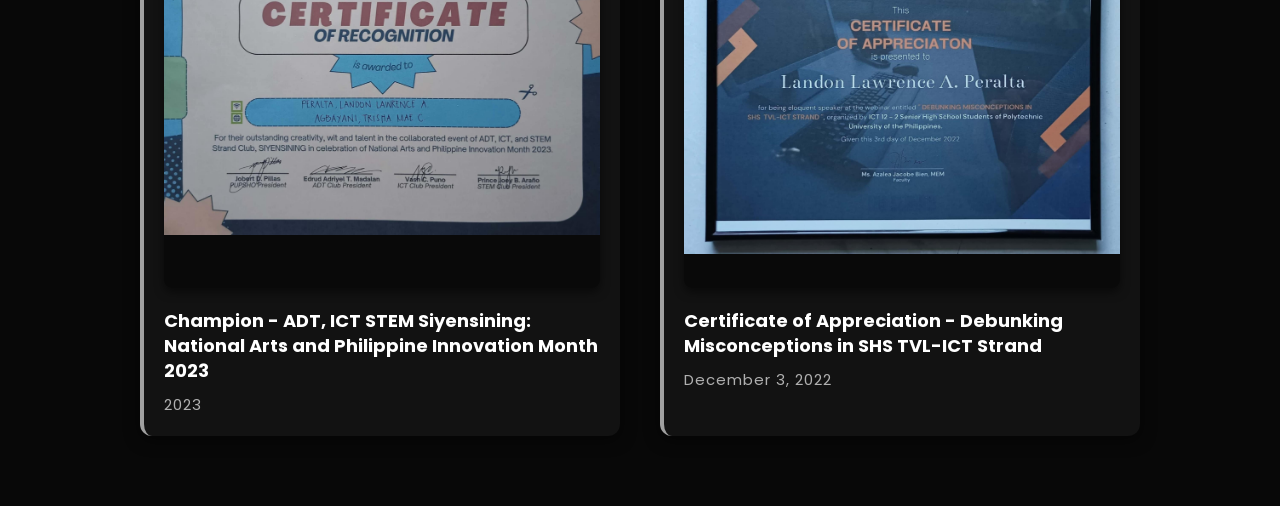
==== commit ec23af00: "Add the WebDev and SoftEng projects." ====
--- a/index.html
+++ b/index.html
@@ -1,547 +1,763 @@
-<!DOCTYPE html>
+<!doctype html>
 <html lang="en">
-<head>
-    <meta charset="UTF-8">
-    <meta http-equiv="X-UA-Compatible" content="IE=edge">
-    <meta name="viewport" content="width=device-width, initial-scale=1.0">
+  <head>
+    <meta charset="UTF-8" />
+    <meta http-equiv="X-UA-Compatible" content="IE=edge" />
+    <meta name="viewport" content="width=device-width, initial-scale=1.0" />
     <title>Landon Lawrence A. Peralta's Portfolio</title>
 
-    <link rel="stylesheet" href="style.css">
-    <link href='https://unpkg.com/boxicons@2.1.4/css/boxicons.min.css' rel='stylesheet'>
-</head>
-
-<body>
+    <link rel="stylesheet" href="style.css" />
+    <link
+      href="https://unpkg.com/boxicons@2.1.4/css/boxicons.min.css"
+      rel="stylesheet"
+    />
+  </head>
+
+  <body>
     <section class="hero-intro">
-        <h1 class="hero-name">Peralta</h1>
-        <div class="hero-roles">
-            <span class="role-item">
-                Developer
-            </span>
-            <span class="role-separator">&bull;</span>
-            <span class="role-item">
-                Project Manager
-            </span>
-            <span class="role-separator">&bull;</span>
-            <span class="role-item">
-                Speaker
-            </span>
-        </div>
+      <h1 class="hero-name">Peralta</h1>
+      <div class="hero-roles">
+        <span class="role-item"> Developer </span>
+        <span class="role-separator">&bull;</span>
+        <span class="role-item"> Project Manager </span>
+        <span class="role-separator">&bull;</span>
+        <span class="role-item"> Speaker </span>
+      </div>
     </section>
 
     <section class="home">
-        <div class="home-content">
-            <h1> Hi, I am Landon Lawrence A. Peralta </h1>
-            <h3> Computer Science Student</h3>
-            <p> A third-year college student pursuing a Bachelor of Science in Computer Science at 
-                the Polytechnic University of the Philippines, recognized as a CHED 
-                Merit Scholarship Program recipient and a President’s Lister. 
-                Demonstrating a strong inclination toward both academic excellence 
-                and organizational leadership, he has been shaped by the enriching 
-                journey of being an Iskolar ng Bayan. As an active officer in various 
-                technological organizations, his skills, knowledge, and experience 
-                align with the high standards and demands of today’s rapidly evolving 
-                technological landscape. </p>
-            
-            <div class="home-email">
-                <a href="mailto:peraltalandonlawrence@gmail.com"> <i class='bx bx-envelope'></i> </a>
-                <a href="mailto:peraltalandonlawrence@gmail.com">peraltalandonlawrence@gmail.com</a>
-            </div>
-
-            <div class="btn-box">
-                <a href="mailto:peraltalandonlawrence@gmail.com"> Hire Me </a>
-                <a href="mailto:peraltalandonlawrence@gmail.com"> Let's Talk </a>
-            </div>
-        </div>
-
-        <div class="img-wrapper">
-            <img src="LandonIndex.png" class="LandonIndex-img" alt="Landon Peralta">
-        </div>
-
-        <div class="home-sci">
-            <a href="https://www.facebook.com/"><i class='bx bxl-facebook'></i></a>
-            <a href="#"><i class='bx bxl-github' ></i></a>
-            <a href="#"><i class='bx bxl-linkedin'></i></a>
-        </div>
-
+      <div class="home-content">
+        <h1>Hi, I am Landon Lawrence A. Peralta</h1>
+        <h3>Computer Science Student</h3>
+        <p>
+          A third-year college student pursuing a Bachelor of Science in
+          Computer Science at the Polytechnic University of the Philippines,
+          recognized as a CHED Merit Scholarship Program recipient and a
+          President’s Lister. Demonstrating a strong inclination toward both
+          academic excellence and organizational leadership, he has been shaped
+          by the enriching journey of being an Iskolar ng Bayan. As an active
+          officer in various technological organizations, his skills, knowledge,
+          and experience align with the high standards and demands of today’s
+          rapidly evolving technological landscape.
+        </p>
+
+        <div class="home-email">
+          <a href="mailto:peraltalandonlawrence@gmail.com">
+            <i class="bx bx-envelope"></i>
+          </a>
+          <a href="mailto:peraltalandonlawrence@gmail.com"
+            >peraltalandonlawrence@gmail.com</a
+          >
+        </div>
+
+        <div class="btn-box">
+          <a href="mailto:peraltalandonlawrence@gmail.com"> Hire Me </a>
+          <a href="mailto:peraltalandonlawrence@gmail.com"> Let's Talk </a>
+        </div>
+      </div>
+
+      <div class="img-wrapper">
+        <img
+          src="LandonIndex.png"
+          class="LandonIndex-img"
+          alt="Landon Peralta"
+        />
+      </div>
+
+      <div class="home-sci">
+        <a href="https://www.facebook.com/"><i class="bx bxl-facebook"></i></a>
+        <a href="#"><i class="bx bxl-github"></i></a>
+        <a href="#"><i class="bx bxl-linkedin"></i></a>
+      </div>
     </section>
 
     <section class="Education">
-        <div> 
-            <h1 class="h1-text"> Educational Background </h1>
-        </div>
-        <div class="College-content">
-            <img src="College.jpeg" class="College-img" alt="College">
-            <div class="College-text-hover">
-                <p>Navigating the halls of the Polytechnic University of the Philippines, Manila, has been more than just an academic journey; it has been the defining landscape of my youth. Currently pursuing my undergraduate degree, I am standing on the threshold of a decade-long legacy within this institution—a "road to ten years" that began as a junior high school student, transitioned through the rigors of senior high school, and is now culminating in my final four years of college. Being a product of the PUP laboratory schools and now its university system has instilled in me a unique brand of resilience and "Sintang Paaralan" pride, transforming these campus gates into a second home where I have evolved from a young learner into a professional ready to take on the world.</p>
-            </div>
-        </div>
-        <div class="SHS-JHS-image-container">
-            <div class="SHS-content">
-                <img src="SHS.jpeg" class="SHS-img" alt="Senior High School">
-                <div class="SHS-text">
-                    <h3> PUP Senior High School</h3>
-                    <p> 2021 - 2023 </p>
-                    <h3> With High Honors </h3>
-                </div>
-            </div>
-            <div class="JHS-content">
-                <img src="JHS.png" class="JHS-img" alt="Junior High School">
-                <div class="LHS-text">
-                    <h3> PUP Laboratory High School</h3>
-                    <p> 2017 - 2021 </p>
-                    <h3> With Honors </h3>
-                </div>
-            </div>
-        </div>
+      <div>
+        <h1 class="h1-text">Educational Background</h1>
+      </div>
+      <div class="College-content">
+        <img src="College.jpeg" class="College-img" alt="College" />
+        <div class="College-text-hover">
+          <p>
+            Navigating the halls of the Polytechnic University of the
+            Philippines, Manila, has been more than just an academic journey; it
+            has been the defining landscape of my youth. Currently pursuing my
+            undergraduate degree, I am standing on the threshold of a
+            decade-long legacy within this institution—a "road to ten years"
+            that began as a junior high school student, transitioned through the
+            rigors of senior high school, and is now culminating in my final
+            four years of college. Being a product of the PUP laboratory schools
+            and now its university system has instilled in me a unique brand of
+            resilience and "Sintang Paaralan" pride, transforming these campus
+            gates into a second home where I have evolved from a young learner
+            into a professional ready to take on the world.
+          </p>
+        </div>
+      </div>
+      <div class="SHS-JHS-image-container">
+        <div class="SHS-content">
+          <img src="SHS.jpeg" class="SHS-img" alt="Senior High School" />
+          <div class="SHS-text">
+            <h3>PUP Senior High School</h3>
+            <p>2021 - 2023</p>
+            <h3>With High Honors</h3>
+          </div>
+        </div>
+        <div class="JHS-content">
+          <img src="JHS.png" class="JHS-img" alt="Junior High School" />
+          <div class="LHS-text">
+            <h3>PUP Laboratory High School</h3>
+            <p>2017 - 2021</p>
+            <h3>With Honors</h3>
+          </div>
+        </div>
+      </div>
     </section>
 
     <section class="Organizations">
-        <div> 
-            <h1 class="h1-orgtext"> Organizations </h1>
-        </div>
-
-        <div class="carousel-container">
-            <div class="carousel-track">
-                
-                <div class="carousel-item">
-                    <img src="JBECP_New.png" alt="JBECP">
-                    <div class="org-text">
-                        <h3> Junior Blockchain Education Consortium of the Philippines PUP Manila</h3>
-                        <p> September 2025 - Present </p>
-                        <h3 class="role"> President </h3>
-                    </div>
-                </div>
-                
-                <div class="carousel-item">
-                    <img src="AWS.png" alt="AWS">
-                    <div class="org-text">
-                        <h3> Amazon Web Services Cloud Club PUP Manila</h3>
-                        <p> March 2025 - Present </p>
-                        <h3 class="role"> Junior Backend Developer <br> Operations Head </h3>
-                    </div>
-                </div>
-
-                <div class="carousel-item">
-                    <img src="ASCII.png" alt="ASCII">
-                    <div class="org-text">
-                        <h3> Association of Students for Computer Intelligence and Integration</h3>
-                        <p> March 2025 - Present </p>
-                        <h3 class="role"> Research and Extensions Officer </h3>
-                    </div>
-                </div>
-
-                <div class="carousel-item">
-                    <img src="JBECP.jpg" alt="JBECP">
-                    <div class="org-text">
-                        <h3> Junior Blockchain Education Consortium of the Philippines PUP Manila</h3>
-                        <p> October 2024 - 2025 </p>
-                        <h3 class="role"> Membership Coordinator </h3>
-                    </div>
-                </div>
-
-                <div class="carousel-item">
-                    <img src="ShiftOut.png" alt="ShiftOut">
-                    <div class="org-text">
-                        <h3> ShiftOut <br> Student Hackathon Organization </h3>
-                        <p> February 2025 - Present </p>
-                        <h3 class="role"> Hackathon Coordinator and Project Manager</h3>
-                    </div>
-                </div>
-
-                <div class="carousel-item">
-                    <img src="GDG.png" alt="GDG">
-                    <div class="org-text">
-                        <h3> Google Developer Group on Campus PUP Manila </h3>
-                        <p> February 2025 - Present </p>
-                        <h3 class="role"> Cybersecurity Cadet <br> Security Lead </h3>
-                    </div>
-                </div>
-
-            </div>
-        </div>
+      <div>
+        <h1 class="h1-orgtext">Organizations</h1>
+      </div>
+
+      <div class="carousel-container">
+        <div class="carousel-track">
+          <div class="carousel-item">
+            <img src="JBECP_New.png" alt="JBECP" />
+            <div class="org-text">
+              <h3>
+                Junior Blockchain Education Consortium of the Philippines PUP
+                Manila
+              </h3>
+              <p>September 2025 - Present</p>
+              <h3 class="role">President</h3>
+            </div>
+          </div>
+
+          <div class="carousel-item">
+            <img src="AWS.png" alt="AWS" />
+            <div class="org-text">
+              <h3>Amazon Web Services Cloud Club PUP Manila</h3>
+              <p>March 2025 - Present</p>
+              <h3 class="role">
+                Junior Backend Developer <br />
+                Operations Head
+              </h3>
+            </div>
+          </div>
+
+          <div class="carousel-item">
+            <img src="ASCII.png" alt="ASCII" />
+            <div class="org-text">
+              <h3>
+                Association of Students for Computer Intelligence and
+                Integration
+              </h3>
+              <p>March 2025 - Present</p>
+              <h3 class="role">Research and Extensions Officer</h3>
+            </div>
+          </div>
+
+          <div class="carousel-item">
+            <img src="JBECP.jpg" alt="JBECP" />
+            <div class="org-text">
+              <h3>
+                Junior Blockchain Education Consortium of the Philippines PUP
+                Manila
+              </h3>
+              <p>October 2024 - 2025</p>
+              <h3 class="role">Membership Coordinator</h3>
+            </div>
+          </div>
+
+          <div class="carousel-item">
+            <img src="ShiftOut.png" alt="ShiftOut" />
+            <div class="org-text">
+              <h3>
+                ShiftOut <br />
+                Student Hackathon Organization
+              </h3>
+              <p>February 2025 - Present</p>
+              <h3 class="role">Hackathon Coordinator and Project Manager</h3>
+            </div>
+          </div>
+
+          <div class="carousel-item">
+            <img src="GDG.png" alt="GDG" />
+            <div class="org-text">
+              <h3>Google Developer Group on Campus PUP Manila</h3>
+              <p>February 2025 - Present</p>
+              <h3 class="role">
+                Cybersecurity Cadet <br />
+                Security Lead
+              </h3>
+            </div>
+          </div>
+        </div>
+      </div>
     </section>
 
     <section class="Experience">
-        <div> 
-            <h1 class="h1-text"> Professional Experience </h1>
-        </div>
-        
-        <div class="experience-content">
-            <div class="exp-img-box">
-                <img src="GlobeIntern.jpg" alt="Globe Telecom Internship">
-            </div>
-            
-            <div class="exp-text-box">
-                <h2>Marketing Channel Design - Website Operations Intern</h2>
-                <h3>Globe Telecom</h3>
-                
-                <ul class="exp-list">
-                    <li>Managed website content using Content Management Systems (CMS) to ensure timely and accurate publishing.</li>
-                    <li>Applied Search Engine Optimization (SEO) techniques to improve page visibility and search rankings.</li>
-                    <li>Edited and formatted web content to maintain consistency with brand and editorial guidelines.</li>
-                    <li>Coordinated with team members to streamline content publishing workflows and reduce turnaround time.</li>
-                    <li>Supported digital marketing initiatives through content updates and optimization strategies.</li>
-                    <li>Contributed to the publication of an official Globe Telecom article, ensuring quality and accuracy.</li>
-                </ul>
-
-                <a href="https://www.globe.com.ph/blog/sailing-into-the-horizon-internship-journey" target="_blank" class="article-btn">
-                    <i class='bx bx-link-external'></i> Read My Article
-                </a>
-            </div>
-        </div>
+      <div>
+        <h1 class="h1-text">Professional Experience</h1>
+      </div>
+
+      <div class="experience-content">
+        <div class="exp-img-box">
+          <img src="GlobeIntern.jpg" alt="Globe Telecom Internship" />
+        </div>
+
+        <div class="exp-text-box">
+          <h2>Marketing Channel Design - Website Operations Intern</h2>
+          <h3>Globe Telecom</h3>
+
+          <ul class="exp-list">
+            <li>
+              Managed website content using Content Management Systems (CMS) to
+              ensure timely and accurate publishing.
+            </li>
+            <li>
+              Applied Search Engine Optimization (SEO) techniques to improve
+              page visibility and search rankings.
+            </li>
+            <li>
+              Edited and formatted web content to maintain consistency with
+              brand and editorial guidelines.
+            </li>
+            <li>
+              Coordinated with team members to streamline content publishing
+              workflows and reduce turnaround time.
+            </li>
+            <li>
+              Supported digital marketing initiatives through content updates
+              and optimization strategies.
+            </li>
+            <li>
+              Contributed to the publication of an official Globe Telecom
+              article, ensuring quality and accuracy.
+            </li>
+          </ul>
+
+          <a
+            href="https://www.globe.com.ph/blog/sailing-into-the-horizon-internship-journey"
+            target="_blank"
+            class="article-btn"
+          >
+            <i class="bx bx-link-external"></i> Read My Article
+          </a>
+        </div>
+      </div>
     </section>
 
     <section class="Skills">
-        <div> 
-            <h1 class="h1-text"> Skills & Technologies </h1>
-        </div>
-
-        <div class="skills-wrapper">
-            
-            <div class="soft-skills-section">
-                <h3 class="section-subtitle">Soft Skills</h3>
-                
-                <div class="soft-skills-grid">
-                    <div class="skill-item">
-                        <div class="skill-info">
-                            <span class="skill-name">Project Management</span>
-                            <span class="skill-percent">90%</span>
-                        </div>
-                        <div class="skill-bar-bg">
-                            <div class="skill-bar-fill" style="width: 90%;"></div>
-                        </div>
-                    </div>
-
-                    <div class="skill-item">
-                        <div class="skill-info">
-                            <span class="skill-name">Pitching</span>
-                            <span class="skill-percent">92%</span>
-                        </div>
-                        <div class="skill-bar-bg">
-                            <div class="skill-bar-fill" style="width: 92%;"></div>
-                        </div>
-                    </div>
-
-                    <div class="skill-item">
-                        <div class="skill-info">
-                            <span class="skill-name">Collaboration</span>
-                            <span class="skill-percent">90%</span>
-                        </div>
-                        <div class="skill-bar-bg">
-                            <div class="skill-bar-fill" style="width: 90%;"></div>
-                        </div>
-                    </div>
-
-                    <div class="skill-item">
-                        <div class="skill-info">
-                            <span class="skill-name">Problem Solving</span>
-                            <span class="skill-percent">90%</span>
-                        </div>
-                        <div class="skill-bar-bg">
-                            <div class="skill-bar-fill" style="width: 90%;"></div>
-                        </div>
-                    </div>
-
-                    <div class="skill-item">
-                        <div class="skill-info">
-                            <span class="skill-name">Critical Thinking</span>
-                            <span class="skill-percent">90%</span>
-                        </div>
-                        <div class="skill-bar-bg">
-                            <div class="skill-bar-fill" style="width: 90%;"></div>
-                        </div>
-                    </div>
-                </div>
-            </div>
-
-            <div class="tech-stack-section">
-                <h3 class="section-subtitle">Technical Arsenal</h3>
-                
-                <div class="table-responsive">
-                    <table class="tech-table">
-                        <thead>
-                            <tr>
-                                <th>Skill</th>
-                                <th>Category</th>
-                                <th>Level</th>
-                                <th>Status</th>
-                            </tr>
-                        </thead>
-                        <tbody>
-                            <tr>
-                                <td>C#</td>
-                                <td>Backend</td>
-                                <td>Advanced</td>
-                                <td><span class="status-badge proficient">Proficient</span></td>
-                            </tr>
-                            <tr>
-                                <td>Java</td>
-                                <td>Backend</td>
-                                <td>Advanced</td>
-                                <td><span class="status-badge proficient">Proficient</span></td>
-                            </tr>
-                            <tr>
-                                <td>JavaScript</td>
-                                <td>Frontend / Backend</td>
-                                <td>Advanced</td>
-                                <td><span class="status-badge learning">Learning</span></td>
-                            </tr>
-                            <tr>
-                                <td>Python</td>
-                                <td>Backend</td>
-                                <td>Advanced</td>
-                                <td><span class="status-badge learning">Learning</span></td>
-                            </tr>
-                            <tr>
-                                <td>Solidity</td>
-                                <td>Web3 / Blockchain</td>
-                                <td>Advanced</td>
-                                <td><span class="status-badge learning">Learning</span></td>
-                            </tr>
-                            <tr>
-                                <td>SQL</td>
-                                <td>Database</td>
-                                <td>Advanced</td>
-                                <td><span class="status-badge proficient">Proficient</span></td>
-                            </tr>
-                            <tr>
-                                <td>React</td>
-                                <td>Frontend</td>
-                                <td>Advanced</td>
-                                <td><span class="status-badge learning">Learning</span></td>
-                            </tr>
-                            <tr>
-                                <td>HTML</td>
-                                <td>Frontend</td>
-                                <td>Advanced</td>
-                                <td><span class="status-badge proficient">Proficient</span></td>
-                            </tr>
-                            <tr>
-                                <td>CSS</td>
-                                <td>Frontend</td>
-                                <td>Advanced</td>
-                                <td><span class="status-badge proficient">Proficient</span></td>
-                            </tr>
-                        </tbody>
-                    </table>
-                </div>
-            </div>
-
-        </div>
+      <div>
+        <h1 class="h1-text">Skills & Technologies</h1>
+      </div>
+
+      <div class="skills-wrapper">
+        <div class="soft-skills-section">
+          <h3 class="section-subtitle">Soft Skills</h3>
+
+          <div class="soft-skills-grid">
+            <div class="skill-item">
+              <div class="skill-info">
+                <span class="skill-name">Project Management</span>
+                <span class="skill-percent">90%</span>
+              </div>
+              <div class="skill-bar-bg">
+                <div class="skill-bar-fill" style="width: 90%"></div>
+              </div>
+            </div>
+
+            <div class="skill-item">
+              <div class="skill-info">
+                <span class="skill-name">Pitching</span>
+                <span class="skill-percent">92%</span>
+              </div>
+              <div class="skill-bar-bg">
+                <div class="skill-bar-fill" style="width: 92%"></div>
+              </div>
+            </div>
+
+            <div class="skill-item">
+              <div class="skill-info">
+                <span class="skill-name">Collaboration</span>
+                <span class="skill-percent">90%</span>
+              </div>
+              <div class="skill-bar-bg">
+                <div class="skill-bar-fill" style="width: 90%"></div>
+              </div>
+            </div>
+
+            <div class="skill-item">
+              <div class="skill-info">
+                <span class="skill-name">Problem Solving</span>
+                <span class="skill-percent">90%</span>
+              </div>
+              <div class="skill-bar-bg">
+                <div class="skill-bar-fill" style="width: 90%"></div>
+              </div>
+            </div>
+
+            <div class="skill-item">
+              <div class="skill-info">
+                <span class="skill-name">Critical Thinking</span>
+                <span class="skill-percent">90%</span>
+              </div>
+              <div class="skill-bar-bg">
+                <div class="skill-bar-fill" style="width: 90%"></div>
+              </div>
+            </div>
+          </div>
+        </div>
+
+        <div class="tech-stack-section">
+          <h3 class="section-subtitle">Technical Arsenal</h3>
+
+          <div class="table-responsive">
+            <table class="tech-table">
+              <thead>
+                <tr>
+                  <th>Skill</th>
+                  <th>Category</th>
+                  <th>Level</th>
+                  <th>Status</th>
+                </tr>
+              </thead>
+              <tbody>
+                <tr>
+                  <td>C#</td>
+                  <td>Backend</td>
+                  <td>Advanced</td>
+                  <td>
+                    <span class="status-badge proficient">Proficient</span>
+                  </td>
+                </tr>
+                <tr>
+                  <td>Java</td>
+                  <td>Backend</td>
+                  <td>Advanced</td>
+                  <td>
+                    <span class="status-badge proficient">Proficient</span>
+                  </td>
+                </tr>
+                <tr>
+                  <td>JavaScript</td>
+                  <td>Frontend / Backend</td>
+                  <td>Advanced</td>
+                  <td><span class="status-badge learning">Learning</span></td>
+                </tr>
+                <tr>
+                  <td>Python</td>
+                  <td>Backend</td>
+                  <td>Advanced</td>
+                  <td><span class="status-badge learning">Learning</span></td>
+                </tr>
+                <tr>
+                  <td>Solidity</td>
+                  <td>Web3 / Blockchain</td>
+                  <td>Advanced</td>
+                  <td><span class="status-badge learning">Learning</span></td>
+                </tr>
+                <tr>
+                  <td>SQL</td>
+                  <td>Database</td>
+                  <td>Advanced</td>
+                  <td>
+                    <span class="status-badge proficient">Proficient</span>
+                  </td>
+                </tr>
+                <tr>
+                  <td>React</td>
+                  <td>Frontend</td>
+                  <td>Advanced</td>
+                  <td><span class="status-badge learning">Learning</span></td>
+                </tr>
+                <tr>
+                  <td>HTML</td>
+                  <td>Frontend</td>
+                  <td>Advanced</td>
+                  <td>
+                    <span class="status-badge proficient">Proficient</span>
+                  </td>
+                </tr>
+                <tr>
+                  <td>CSS</td>
+                  <td>Frontend</td>
+                  <td>Advanced</td>
+                  <td>
+                    <span class="status-badge proficient">Proficient</span>
+                  </td>
+                </tr>
+              </tbody>
+            </table>
+          </div>
+        </div>
+      </div>
     </section>
 
     <section class="Projects">
-        <div> 
-            <h1 class="h1-text"> Projects </h1>
-        </div>
-
-        <div class="projects-container">
-            
-            <div class="project-card">
-                <div class="project-header">
-                    <h2>LumenID: Identity Reimagined</h2>
-                    <span class="project-date">March 2026</span>
-                </div>
-                <h3 class="project-subtitle">Polkadot Solidity Hackathon 2026</h3>
-                
-                <div class="project-details">
-                    <div class="project-point">Conceptualized a decentralized web platform to eliminate academic verification bottlenecks.</div>
-                    <div class="project-point">Led product positioning across the digital identity, EdTech, and credential verification markets.</div>
-                    <div class="project-point">Architected an end-to-end credential lifecycle using IPFS for secure metadata storage and instant employer verification.</div>
-                    <div class="project-point">Integrated selective disclosure protocols to ensure user privacy and secure attribute sharing.</div>
-                    <div class="project-point">Designed a growth blueprint using the AAARR framework to secure pilot partnerships with educational institutions.</div>
-                </div>
-            </div>
-
-            <div class="project-card">
-                <div class="project-header">
-                    <h2>IQmmute: A Smart Jeepney Commuting Assistance System</h2>
-                    <span class="project-date">January 2026</span>
-                </div>
-                <h3 class="project-subtitle">Application Development</h3>
-                
-                <div class="project-details">
-                    <div class="project-point">Developed a web app to optimize Metro Manila public transport by addressing routing inefficiencies and tracking gaps.</div>
-                    <div class="project-point">Built a real-time passenger crowd-monitoring engine using YOLOv8 and DeepSort.</div>
-                    <div class="project-point">Engineered a high-performance backend infrastructure for real-time data handling using Python and FastAPI.</div>
-                    <div class="project-point">Created an interactive React and Leaflet map interface to render live GPS jeepney locations and routes.</div>
-                    <div class="project-point">Implemented a secure PostgreSQL database with Bcrypt password hashing for user authentication.</div>
-                </div>
-            </div>
-
-            <div class="project-card">
-                <div class="project-header">
-                    <h2>EaseAccess: A Support System for PWDs</h2>
-                    <span class="project-date">July 2025</span>
-                </div>
-                <h3 class="project-subtitle">Information Management</h3>
-                
-                <div class="project-details">
-                    <div class="project-point">Developed a web-based platform to digitize the Philippine Registry for Persons with Disabilities under the DOH.</div>
-                    <div class="project-point">Wrote advanced SQL queries (aggregates, joins, subqueries) to generate administrative reports and audit records.</div>
-                    <div class="project-point">Authored comprehensive technical documentation, including ERDs and a structured Data Dictionary.</div>
-                </div>
-            </div>
-
-        </div>
+      <div>
+        <h1 class="h1-text">Projects</h1>
+      </div>
+
+      <div class="projects-container">
+        <div class="project-card">
+          <div class="project-header">
+            <h2>
+              Discover Camarines Norte: A Tourist Destination Guide and Booking
+              Portal
+            </h2>
+            <span class="project-date">July 2026</span>
+          </div>
+          <h3 class="project-subtitle">Web Development</h3>
+
+          <div class="project-details">
+            <div class="project-point">
+              Led project planning, task delegation, and milestone tracking as
+              Project Manager, ensuring timely completion of the tourism web
+              portal through effective team coordination and development
+              oversight.
+            </div>
+            <div class="project-point">
+              Designed an intuitive and responsive UI/UX that showcased
+              Camarines Norte's tourist destinations, cultural heritage,
+              festivals, and local cuisine while prioritizing accessibility and
+              user-centered navigation.
+            </div>
+            <div class="project-point">
+              Developed the application's frontend using HTML, CSS, and
+              JavaScript, implementing responsive layouts, interactive
+              navigation, and engaging tourism content pages to enhance the user
+              experience.
+            </div>
+            <div class="project-point">
+              Architected user-facing workflows for destination browsing, trip
+              planning, hotel reservations, and inquiry submission to streamline
+              travel planning within a centralized platform.
+            </div>
+            <div class="project-point">
+              Collaborated closely with backend developers to align frontend
+              interfaces with PHP and MySQL functionalities, ensuring seamless
+              integration between user interactions and database-driven
+              features.
+            </div>
+          </div>
+        </div>
+
+        <div class="project-card">
+          <div class="project-header">
+            <h2>
+              SentiNet: A Decentralized and Machine Learning-based IDPS for
+              Public WiFis
+            </h2>
+            <span class="project-date">July 2026</span>
+          </div>
+          <h3 class="project-subtitle">
+            Software Engineering and Thesis Writing
+          </h3>
+
+          <div class="project-details">
+            <div class="project-point">
+              Led project planning, requirements analysis, and cross-functional
+              team coordination as Project Manager, ensuring the successful
+              execution of an Incremental Software Development lifecycle from
+              system conceptualization to prototype delivery.
+            </div>
+            <div class="project-point">
+              Formulated the product vision and system architecture for a
+              decentralized intrusion detection and prevention system (IDPS)
+              integrating machine learning, blockchain technology, and
+              collaborative threat intelligence for public Wi-Fi environments.
+            </div>
+            <div class="project-point">
+              Directed project scope definition, feature prioritization, and
+              stakeholder discussions to align technical objectives with user
+              requirements while maintaining project milestones and
+              deliverables.
+            </div>
+            <div class="project-point">
+              Spearheaded the preparation and delivery of technical
+              presentations, effectively pitching the proposed solution, system
+              architecture, and business value to faculty evaluators and
+              academic stakeholders.
+            </div>
+            <div class="project-point">
+              Coordinated requirements elicitation, UI/UX planning, and
+              development activities across frontend, backend, and cybersecurity
+              teams to ensure seamless integration of the system's multi-tier
+              defense architecture.
+            </div>
+          </div>
+        </div>
+
+        <div class="project-card">
+          <div class="project-header">
+            <h2>LumenID: Identity Reimagined</h2>
+            <span class="project-date">March 2026</span>
+          </div>
+          <h3 class="project-subtitle">Polkadot Solidity Hackathon 2026</h3>
+
+          <div class="project-details">
+            <div class="project-point">
+              Conceptualized a decentralized web platform to eliminate academic
+              verification bottlenecks.
+            </div>
+            <div class="project-point">
+              Led product positioning across the digital identity, EdTech, and
+              credential verification markets.
+            </div>
+            <div class="project-point">
+              Architected an end-to-end credential lifecycle using IPFS for
+              secure metadata storage and instant employer verification.
+            </div>
+            <div class="project-point">
+              Integrated selective disclosure protocols to ensure user privacy
+              and secure attribute sharing.
+            </div>
+            <div class="project-point">
+              Designed a growth blueprint using the AAARR framework to secure
+              pilot partnerships with educational institutions.
+            </div>
+          </div>
+        </div>
+
+        <div class="project-card">
+          <div class="project-header">
+            <h2>IQmmute: A Smart Jeepney Commuting Assistance System</h2>
+            <span class="project-date">January 2026</span>
+          </div>
+          <h3 class="project-subtitle">Application Development</h3>
+
+          <div class="project-details">
+            <div class="project-point">
+              Developed a web app to optimize Metro Manila public transport by
+              addressing routing inefficiencies and tracking gaps.
+            </div>
+            <div class="project-point">
+              Built a real-time passenger crowd-monitoring engine using YOLOv8
+              and DeepSort.
+            </div>
+            <div class="project-point">
+              Engineered a high-performance backend infrastructure for real-time
+              data handling using Python and FastAPI.
+            </div>
+            <div class="project-point">
+              Created an interactive React and Leaflet map interface to render
+              live GPS jeepney locations and routes.
+            </div>
+            <div class="project-point">
+              Implemented a secure PostgreSQL database with Bcrypt password
+              hashing for user authentication.
+            </div>
+          </div>
+        </div>
+
+        <div class="project-card">
+          <div class="project-header">
+            <h2>EaseAccess: A Support System for PWDs</h2>
+            <span class="project-date">July 2025</span>
+          </div>
+          <h3 class="project-subtitle">Information Management</h3>
+
+          <div class="project-details">
+            <div class="project-point">
+              Developed a web-based platform to digitize the Philippine Registry
+              for Persons with Disabilities under the DOH.
+            </div>
+            <div class="project-point">
+              Wrote advanced SQL queries (aggregates, joins, subqueries) to
+              generate administrative reports and audit records.
+            </div>
+            <div class="project-point">
+              Authored comprehensive technical documentation, including ERDs and
+              a structured Data Dictionary.
+            </div>
+          </div>
+        </div>
+      </div>
     </section>
 
     <section class="Certificates">
-        <div> 
-            <h1 class="h1-certtext"> Certificates </h1>
-        </div>
-        
-        <div class="certificates-grid">
-            
-            <div class="tech-note">
-                <img src="PBA-X.png" alt="Certificate of Completion">
-                <div class="tech-note-text"> 
-                    <h1> Certificate of Completion - PBA-X Wave 5 </h1>
-                    <h2> December 18, 2025 </h2>
-                </div>
-            </div>
-            
-            <div class="tech-note">
-                <img src="IntroToCybersec.png" alt="Certificate of Coruse Completion">
-                <div class="tech-note-text"> 
-                    <h1> Certificate of Course Completion - Cisco: Introduction to Cybersecurity </h1>
-                    <h2> November 9, 2025 </h2>
-                </div>
-            </div>
-
-            <div class="tech-note">
-                <img src="Globe.png" alt="Certificate of Participation">
-                <div class="tech-note-text"> 
-                    <h1> Certificate of Participation - Globe Community Builders Pitch Day </h1>
-                    <h2> March 29, 2025 </h2>
-                </div>
-            </div>
-            
-            <div class="tech-note">
-                <img src="Ton.png" alt="Certificate of Participation">
-                <div class="tech-note-text">
-                    <h1> Certificate of Completion - TON Hackets League Hackathon Manila Bootcamp </h1>
-                    <h2> November 15-17, 2024 </h2>
-                </div>
-            </div>
-            
-            <div class="tech-note">
-                <img src="jbecpmainnet.png" alt="Certificate of Participation">
-                <div class="tech-note-text">
-                    <h1> Certificate of Participation - Genesis Block: JBECP PUP Manila Mainnet Launch </h1>
-                    <h2> October 4, 2024 </h2>
-                </div>
-            </div>
-
-            <div class="tech-note">
-                <img src="CodeQuest.png" alt="Certificate of Participation">
-                <div class="tech-note-text">
-                    <h1> Certificate of Completion - CodeQuest: 30 Days of Back-end Development </h1>
-                    <h2> June 10, 2024 </h2>
-                </div>
-            </div>
-
-            <div class="tech-note">
-                <img src="CommunityDay.png" alt="Certificate of Participation">
-                <div class="tech-note-text">
-                    <h1> Certificate of Participation - AWS Cloud Club Student Community Day Philippines </h1>
-                    <h2> June 10, 2024 </h2>
-                </div>
-            </div>
-
-            <div class="tech-note">
-                <img src="Collabothon.png" alt="Certificate of Participation">
-                <div class="tech-note-text">
-                    <h1> Certificate of Appreciation - Department of Budget and Management </h1>
-                    <h2> February 23, 2024 </h2>
-                </div>
-            </div>
-
-            <div class="tech-note">
-                <img src="Siyensining.jpg" alt="Certificate of Participation">
-                <div class="tech-note-text">
-                    <h1> Champion - ADT, ICT STEM Siyensining: National Arts and Philippine Innovation Month 2023 </h1>
-                    <h2> 2023 </h2>
-                </div>
-            </div>
-
-            <div class="tech-note">
-                <img src="Webinar.jpg" alt="Certificate of Participation">
-                <div class="tech-note-text">
-                    <h1> Certificate of Appreciation - Debunking Misconceptions in SHS TVL-ICT Strand </h1>
-                    <h2> December 3, 2022 </h2>
-                </div>
-            </div>
-
-        </div>
+      <div>
+        <h1 class="h1-certtext">Certificates</h1>
+      </div>
+
+      <div class="certificates-grid">
+        <div class="tech-note">
+          <img src="PBA-X.png" alt="Certificate of Completion" />
+          <div class="tech-note-text">
+            <h1>Certificate of Completion - PBA-X Wave 5</h1>
+            <h2>December 18, 2025</h2>
+          </div>
+        </div>
+
+        <div class="tech-note">
+          <img
+            src="IntroToCybersec.png"
+            alt="Certificate of Coruse Completion"
+          />
+          <div class="tech-note-text">
+            <h1>
+              Certificate of Course Completion - Cisco: Introduction to
+              Cybersecurity
+            </h1>
+            <h2>November 9, 2025</h2>
+          </div>
+        </div>
+
+        <div class="tech-note">
+          <img src="Globe.png" alt="Certificate of Participation" />
+          <div class="tech-note-text">
+            <h1>
+              Certificate of Participation - Globe Community Builders Pitch Day
+            </h1>
+            <h2>March 29, 2025</h2>
+          </div>
+        </div>
+
+        <div class="tech-note">
+          <img src="Ton.png" alt="Certificate of Participation" />
+          <div class="tech-note-text">
+            <h1>
+              Certificate of Completion - TON Hackets League Hackathon Manila
+              Bootcamp
+            </h1>
+            <h2>November 15-17, 2024</h2>
+          </div>
+        </div>
+
+        <div class="tech-note">
+          <img src="jbecpmainnet.png" alt="Certificate of Participation" />
+          <div class="tech-note-text">
+            <h1>
+              Certificate of Participation - Genesis Block: JBECP PUP Manila
+              Mainnet Launch
+            </h1>
+            <h2>October 4, 2024</h2>
+          </div>
+        </div>
+
+        <div class="tech-note">
+          <img src="CodeQuest.png" alt="Certificate of Participation" />
+          <div class="tech-note-text">
+            <h1>
+              Certificate of Completion - CodeQuest: 30 Days of Back-end
+              Development
+            </h1>
+            <h2>June 10, 2024</h2>
+          </div>
+        </div>
+
+        <div class="tech-note">
+          <img src="CommunityDay.png" alt="Certificate of Participation" />
+          <div class="tech-note-text">
+            <h1>
+              Certificate of Participation - AWS Cloud Club Student Community
+              Day Philippines
+            </h1>
+            <h2>June 10, 2024</h2>
+          </div>
+        </div>
+
+        <div class="tech-note">
+          <img src="Collabothon.png" alt="Certificate of Participation" />
+          <div class="tech-note-text">
+            <h1>
+              Certificate of Appreciation - Department of Budget and Management
+            </h1>
+            <h2>February 23, 2024</h2>
+          </div>
+        </div>
+
+        <div class="tech-note">
+          <img src="Siyensining.jpg" alt="Certificate of Participation" />
+          <div class="tech-note-text">
+            <h1>
+              Champion - ADT, ICT STEM Siyensining: National Arts and Philippine
+              Innovation Month 2023
+            </h1>
+            <h2>2023</h2>
+          </div>
+        </div>
+
+        <div class="tech-note">
+          <img src="Webinar.jpg" alt="Certificate of Participation" />
+          <div class="tech-note-text">
+            <h1>
+              Certificate of Appreciation - Debunking Misconceptions in SHS
+              TVL-ICT Strand
+            </h1>
+            <h2>December 3, 2022</h2>
+          </div>
+        </div>
+      </div>
     </section>
 
     <script>
-        const carousel = document.querySelector('.carousel-container');
-        const track = document.querySelector('.carousel-track');
-        
-        // Clone the track's content to make a perfect seamless loop
-        track.innerHTML += track.innerHTML;
-    
-        let isDown = false;
-        let startX;
-        let scrollLeft;
-        let speed = 1.5; // Auto-scroll speed. Adjust higher if you want it faster.
-    
-        function autoScroll() {
-            // Only auto-scroll if not hovering and not actively dragging
-            if (!isDown && !carousel.matches(':hover')) {
-                carousel.scrollLeft += speed;
-                
-                // Seamless loop: when scrolled exactly halfway, jump back to start seamlessly
-                if (carousel.scrollLeft >= track.scrollWidth / 2) {
-                    carousel.scrollLeft = 0;
-                }
-            }
-            requestAnimationFrame(autoScroll);
+      const carousel = document.querySelector(".carousel-container");
+      const track = document.querySelector(".carousel-track");
+
+      // Clone the track's content to make a perfect seamless loop
+      track.innerHTML += track.innerHTML;
+
+      let isDown = false;
+      let startX;
+      let scrollLeft;
+      let speed = 1.5; // Auto-scroll speed. Adjust higher if you want it faster.
+
+      function autoScroll() {
+        // Only auto-scroll if not hovering and not actively dragging
+        if (!isDown && !carousel.matches(":hover")) {
+          carousel.scrollLeft += speed;
+
+          // Seamless loop: when scrolled exactly halfway, jump back to start seamlessly
+          if (carousel.scrollLeft >= track.scrollWidth / 2) {
+            carousel.scrollLeft = 0;
+          }
         }
-    
-        // Start auto-scroll
         requestAnimationFrame(autoScroll);
-    
-        // Mouse Events for Dragging
-        carousel.addEventListener('mousedown', (e) => {
-            isDown = true;
-            carousel.style.cursor = 'grabbing';
-            startX = e.pageX - carousel.offsetLeft;
-            scrollLeft = carousel.scrollLeft;
-        });
-    
-        carousel.addEventListener('mouseleave', () => {
-            isDown = false;
-            carousel.style.cursor = 'grab';
-        });
-    
-        carousel.addEventListener('mouseup', () => {
-            isDown = false;
-            carousel.style.cursor = 'grab';
-        });
-    
-        carousel.addEventListener('mousemove', (e) => {
-            if (!isDown) return;
-            e.preventDefault();
-            const x = e.pageX - carousel.offsetLeft;
-            const walk = (x - startX) * 1.5; // Multiply for drag sensitivity
-            
-            let newScrollLeft = scrollLeft - walk;
-            
-            // Loop boundary checks while dragging so you can drag infinitely in both directions
-            if (newScrollLeft <= 0) {
-                newScrollLeft += track.scrollWidth / 2;
-                scrollLeft += track.scrollWidth / 2; 
-            } else if (newScrollLeft >= track.scrollWidth / 2) {
-                newScrollLeft -= track.scrollWidth / 2;
-                scrollLeft -= track.scrollWidth / 2; 
-            }
-            
-            carousel.scrollLeft = newScrollLeft;
-        });
+      }
+
+      // Start auto-scroll
+      requestAnimationFrame(autoScroll);
+
+      // Mouse Events for Dragging
+      carousel.addEventListener("mousedown", (e) => {
+        isDown = true;
+        carousel.style.cursor = "grabbing";
+        startX = e.pageX - carousel.offsetLeft;
+        scrollLeft = carousel.scrollLeft;
+      });
+
+      carousel.addEventListener("mouseleave", () => {
+        isDown = false;
+        carousel.style.cursor = "grab";
+      });
+
+      carousel.addEventListener("mouseup", () => {
+        isDown = false;
+        carousel.style.cursor = "grab";
+      });
+
+      carousel.addEventListener("mousemove", (e) => {
+        if (!isDown) return;
+        e.preventDefault();
+        const x = e.pageX - carousel.offsetLeft;
+        const walk = (x - startX) * 1.5; // Multiply for drag sensitivity
+
+        let newScrollLeft = scrollLeft - walk;
+
+        // Loop boundary checks while dragging so you can drag infinitely in both directions
+        if (newScrollLeft <= 0) {
+          newScrollLeft += track.scrollWidth / 2;
+          scrollLeft += track.scrollWidth / 2;
+        } else if (newScrollLeft >= track.scrollWidth / 2) {
+          newScrollLeft -= track.scrollWidth / 2;
+          scrollLeft -= track.scrollWidth / 2;
+        }
+
+        carousel.scrollLeft = newScrollLeft;
+      });
     </script>
-
-</body>
+  </body>
 </html>
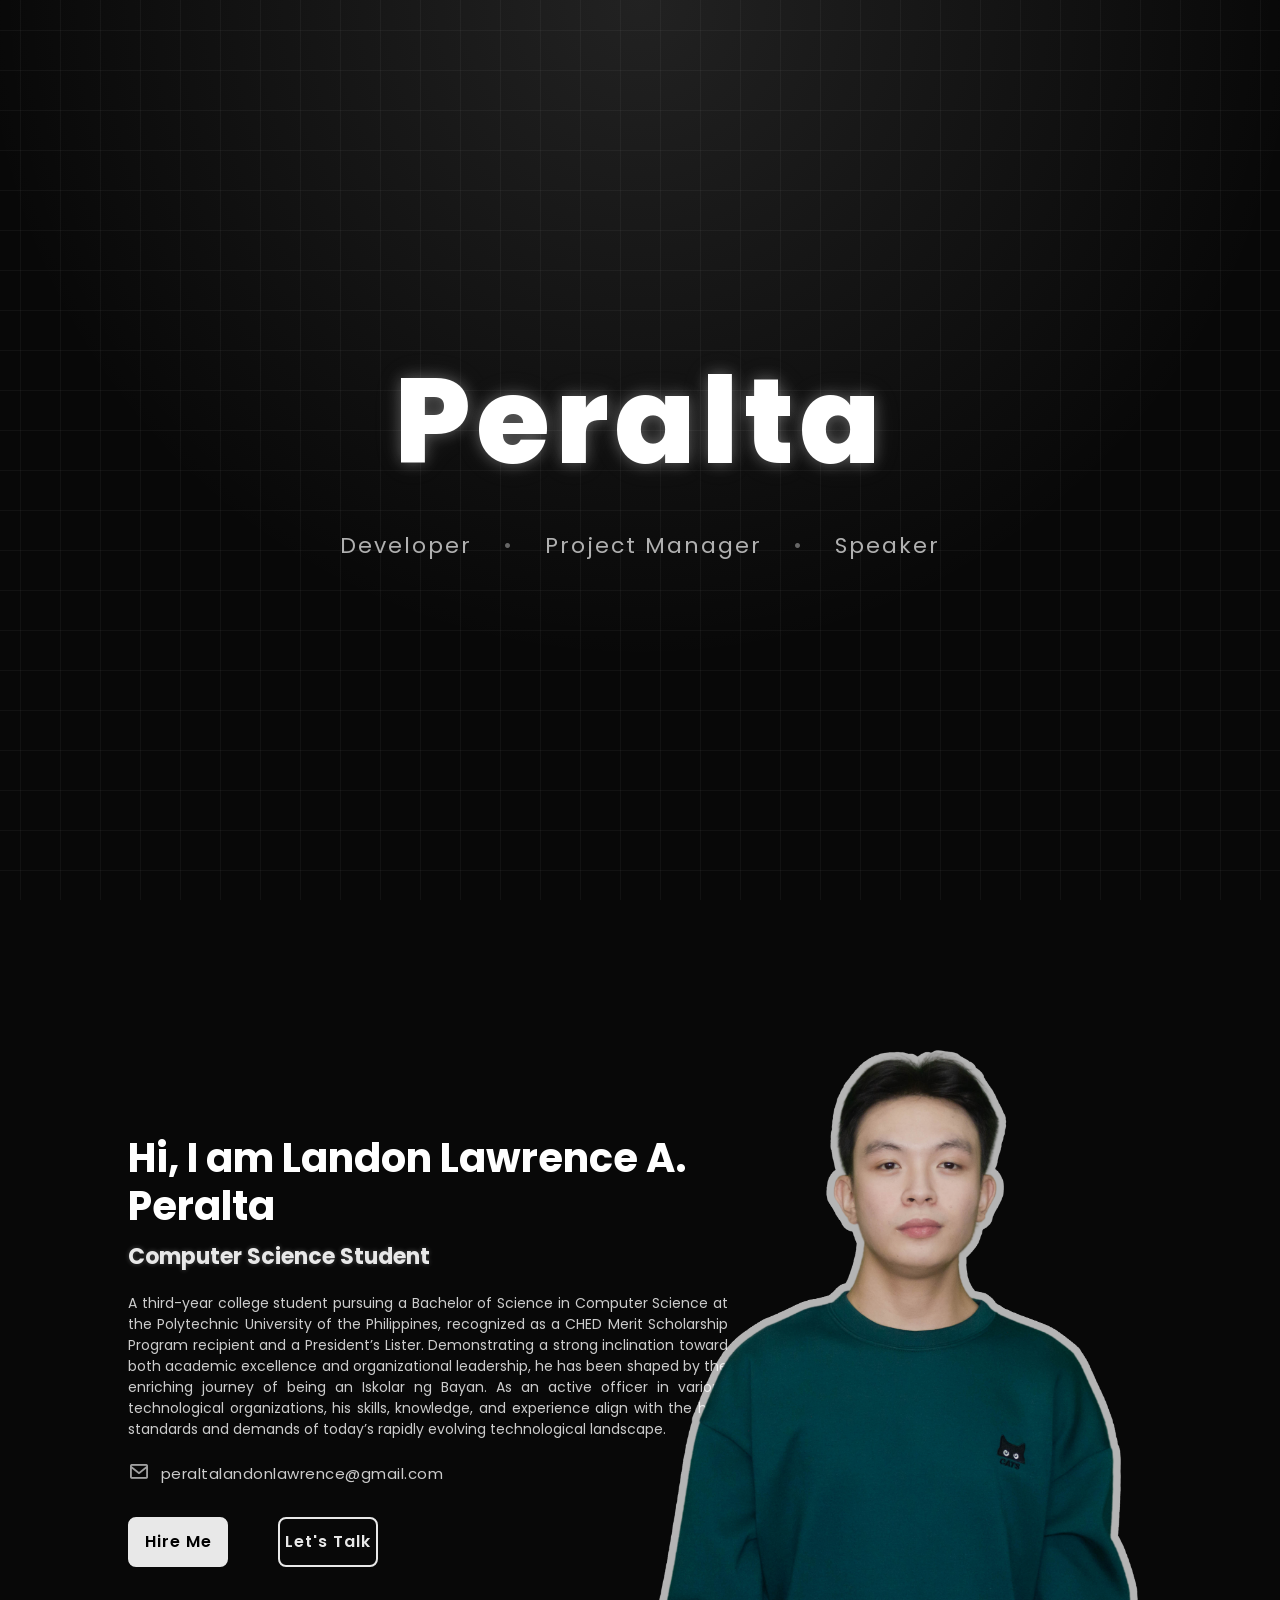
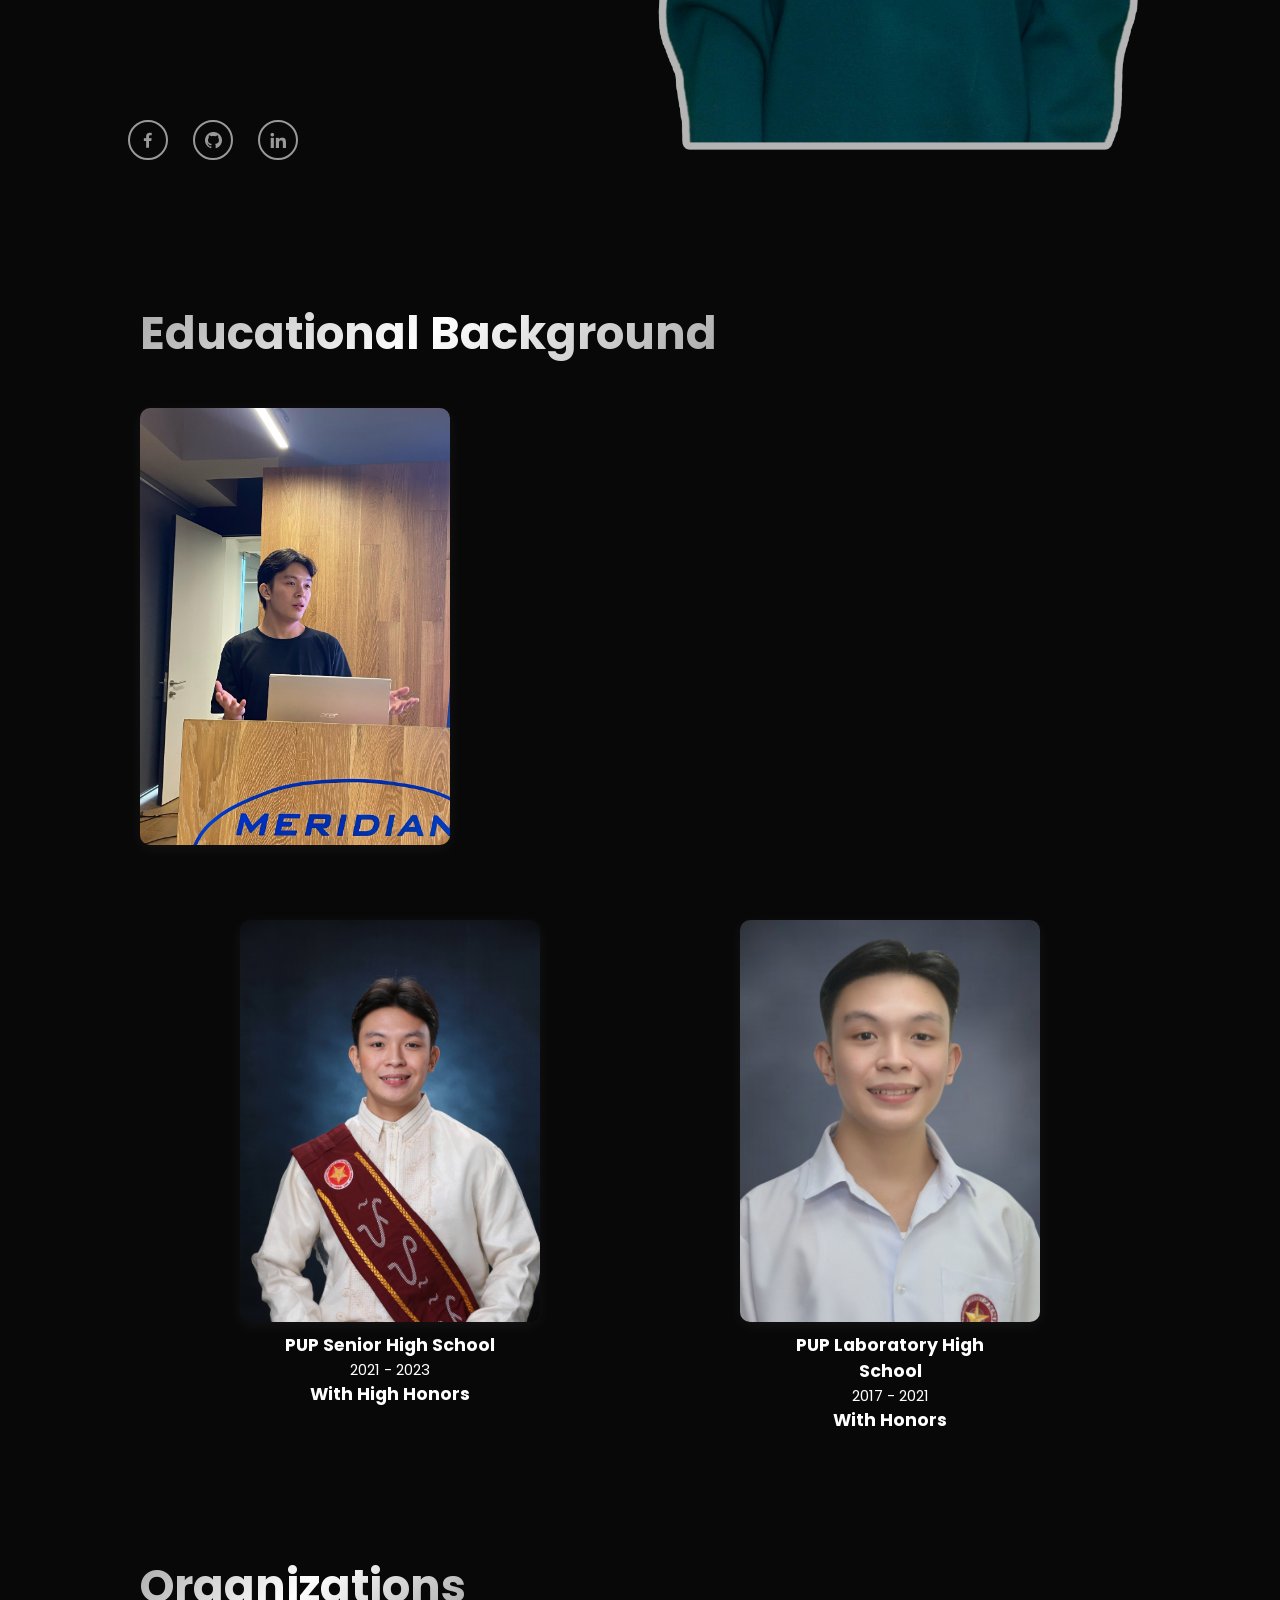
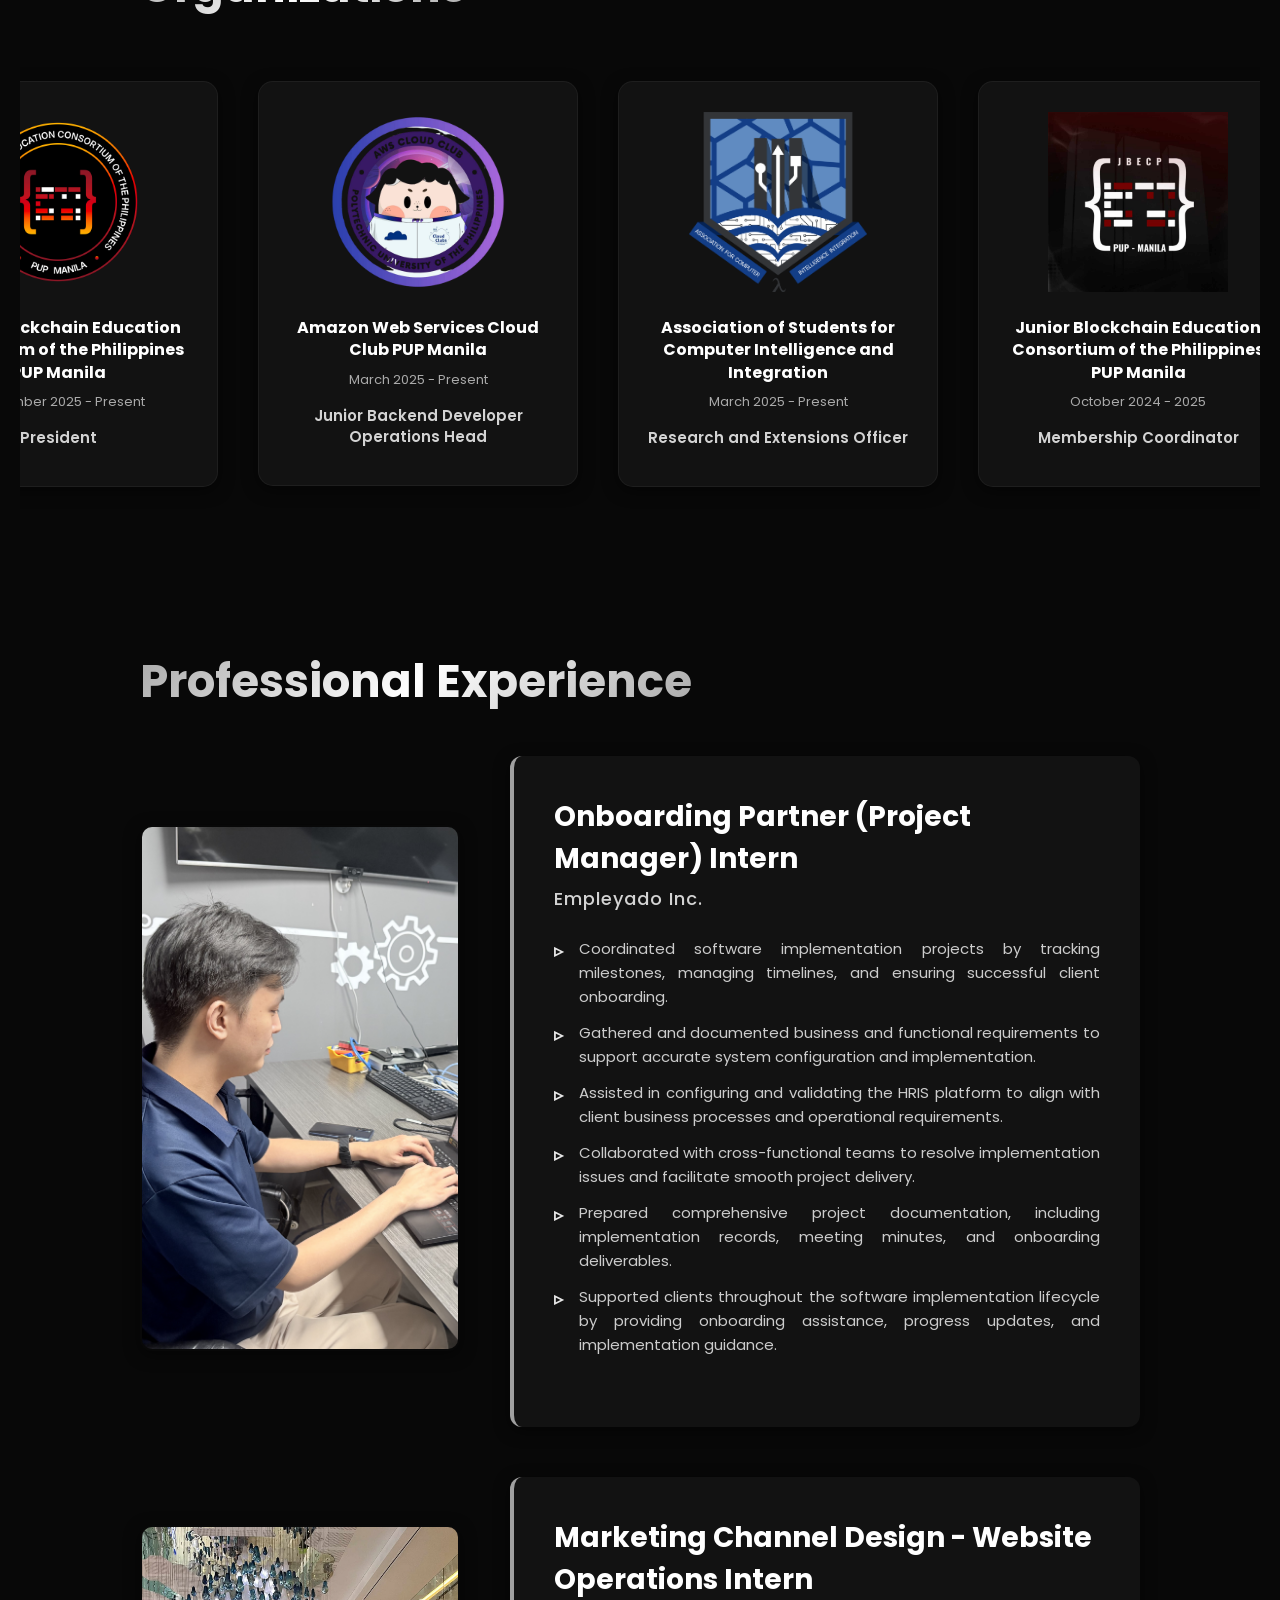
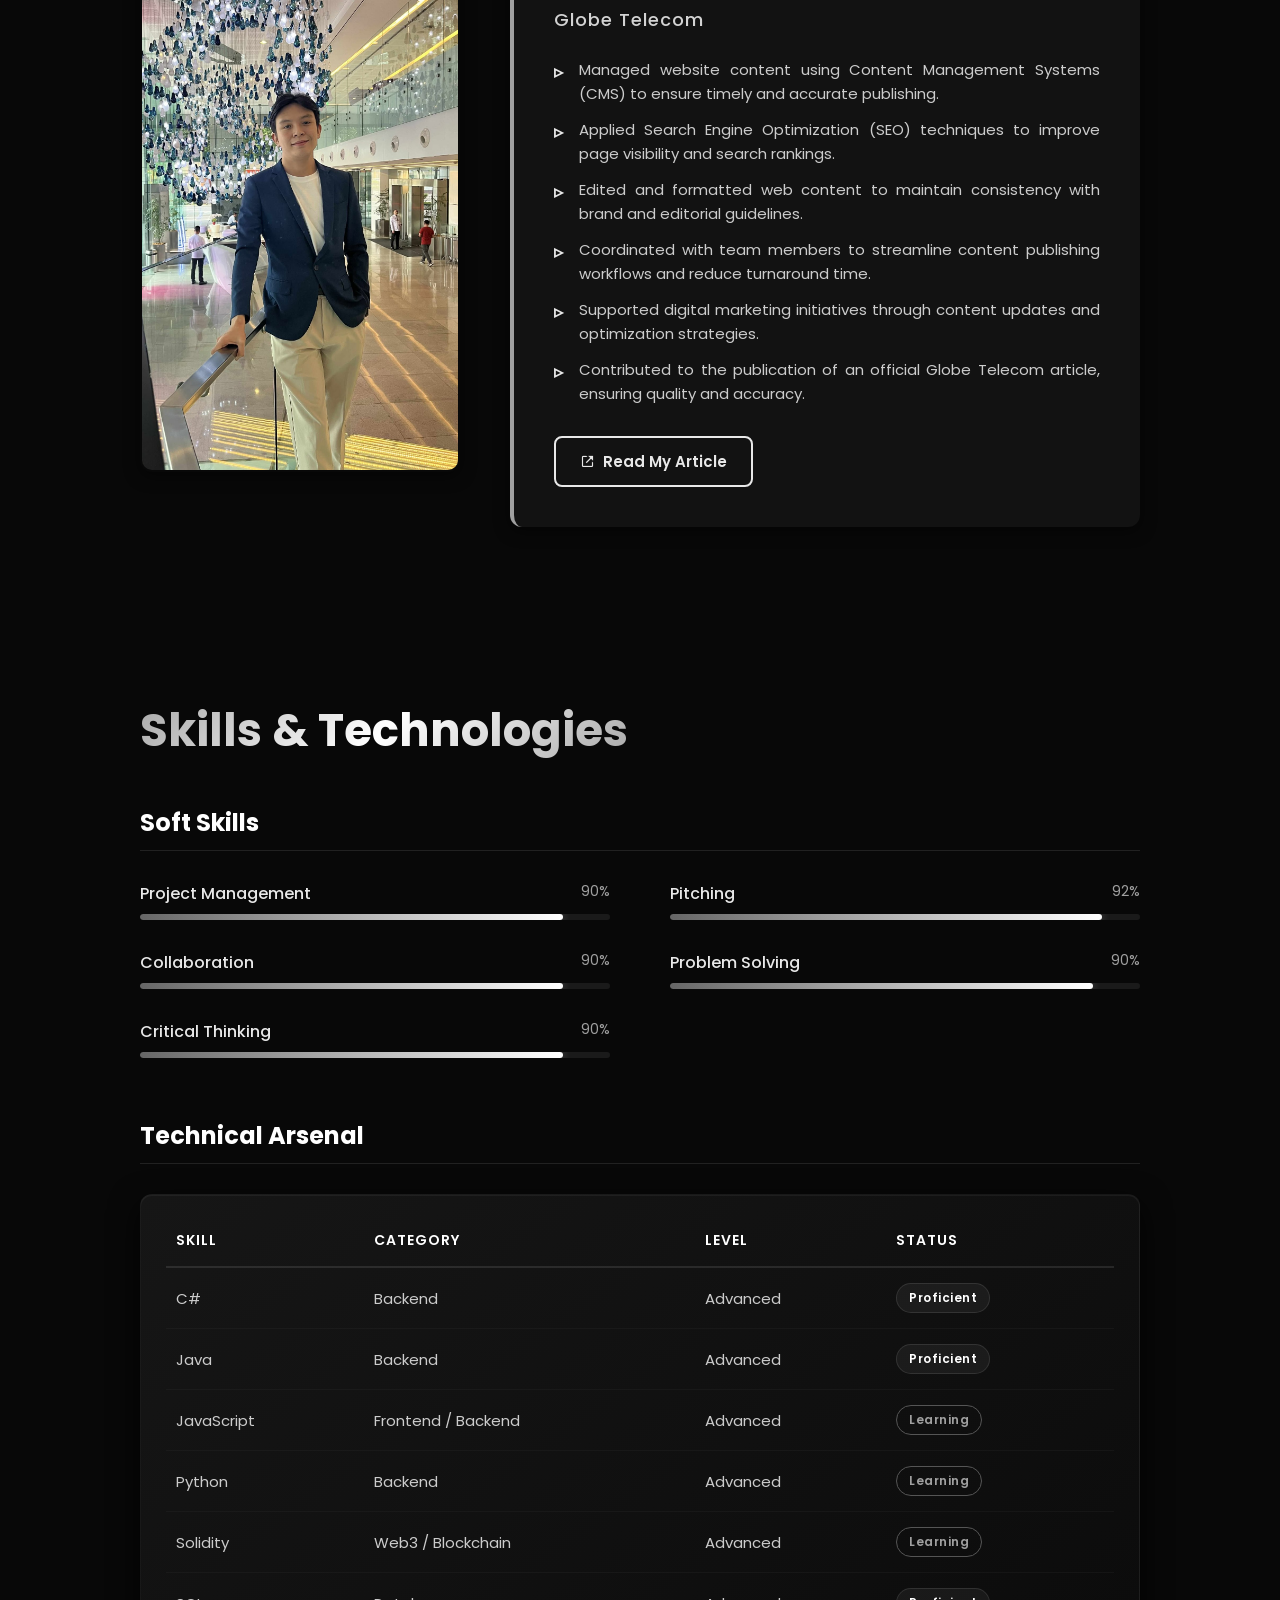
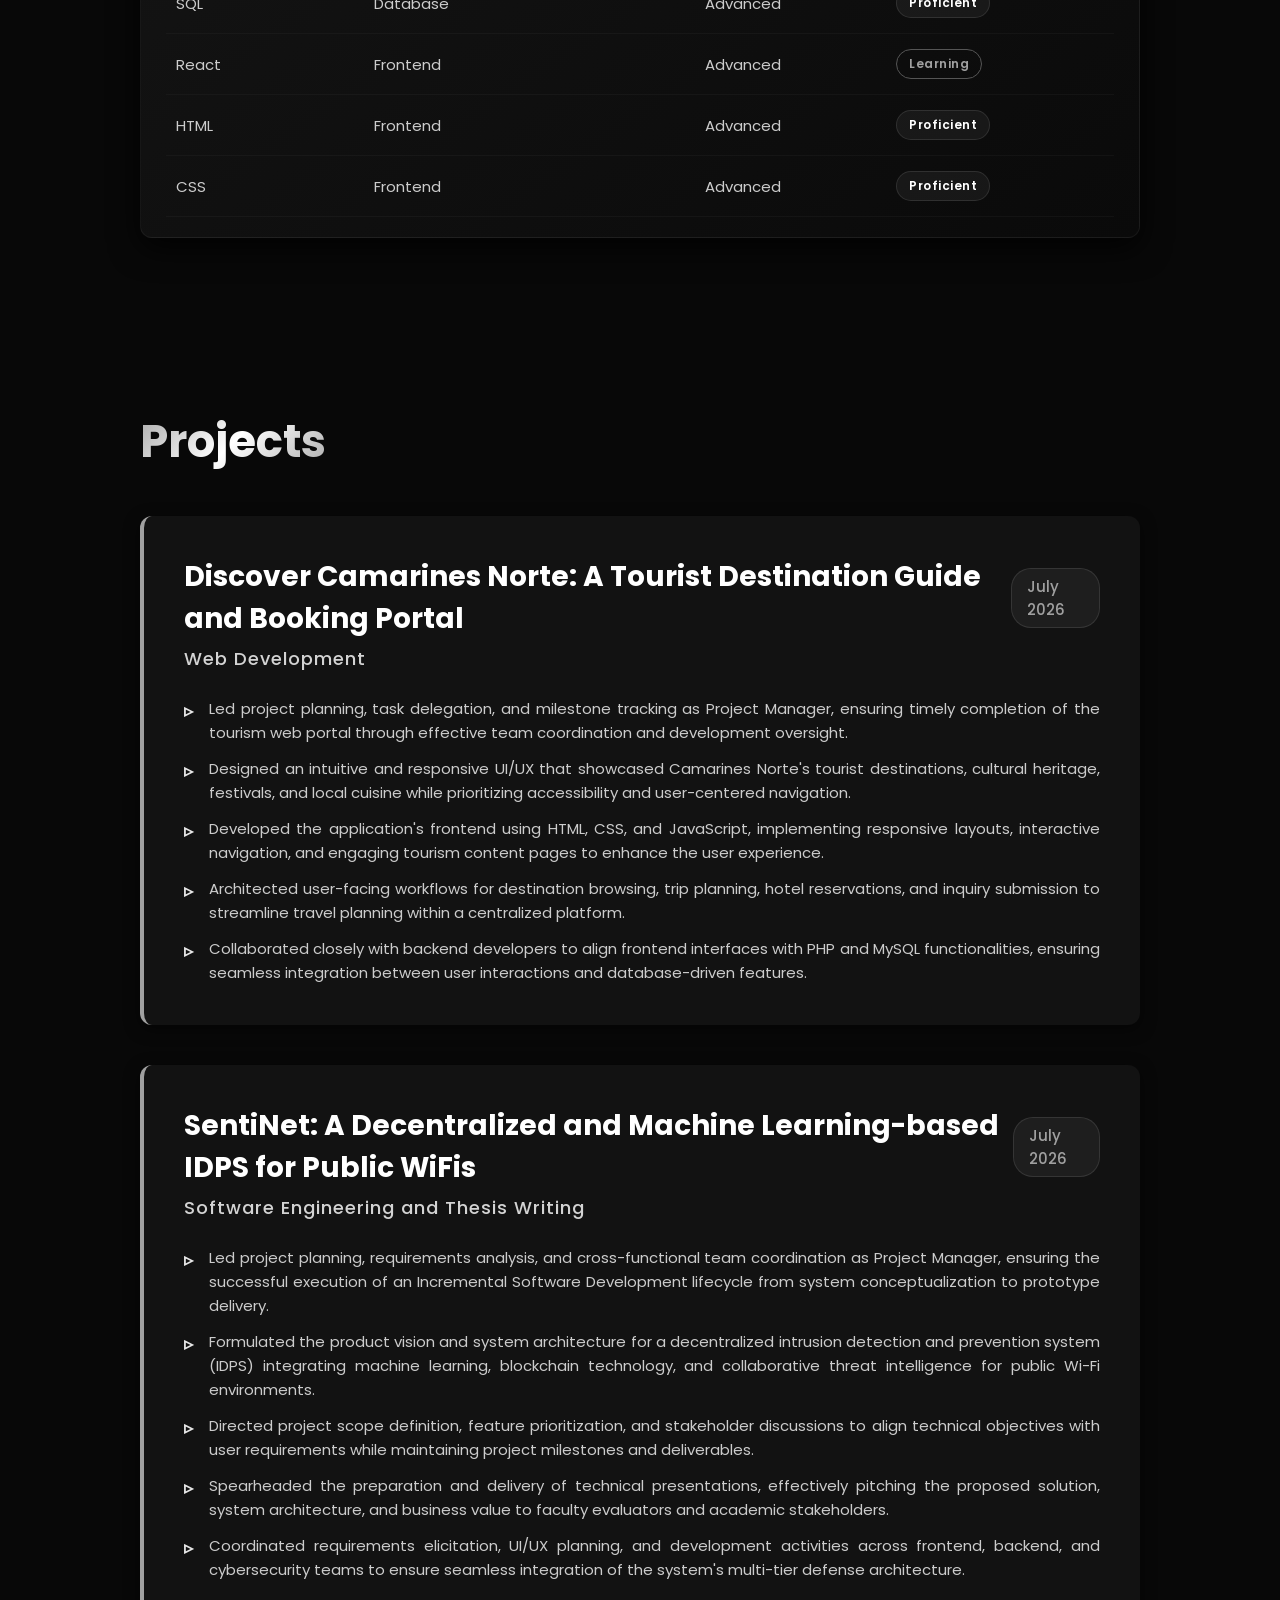
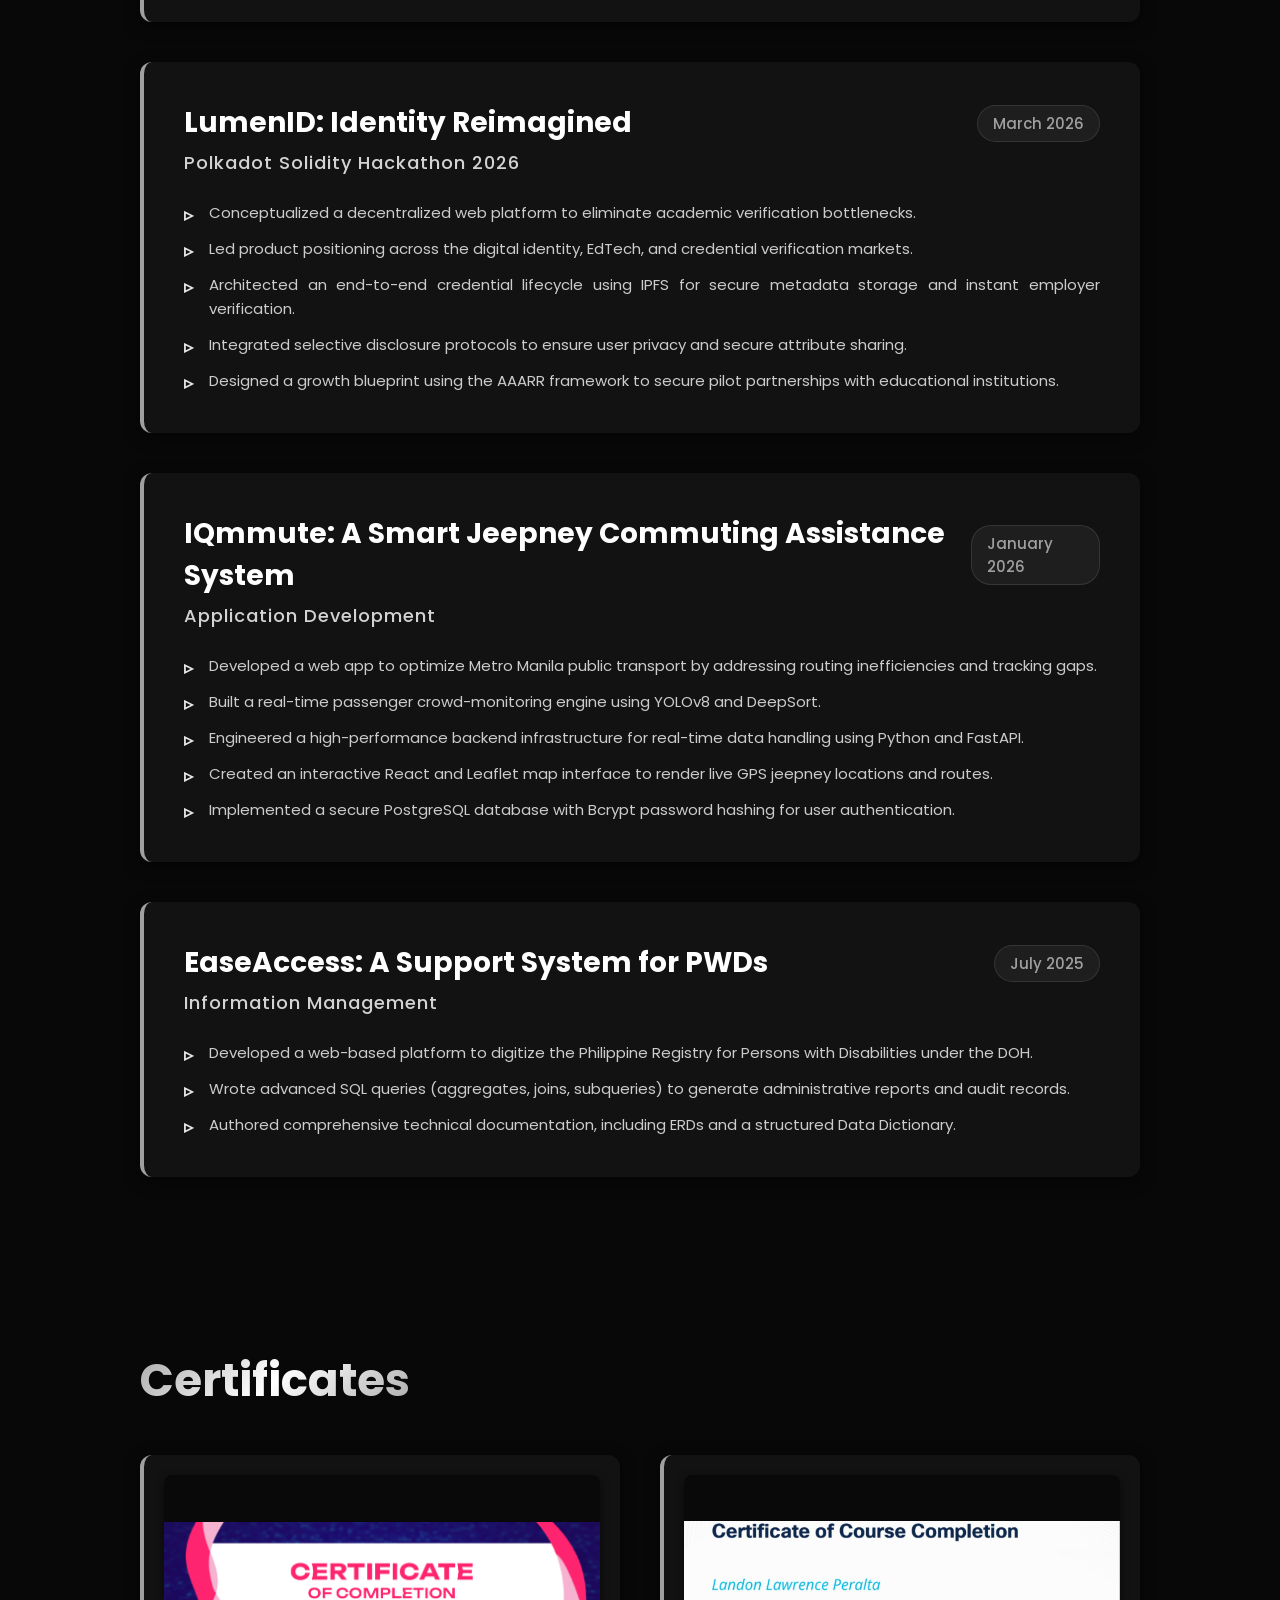
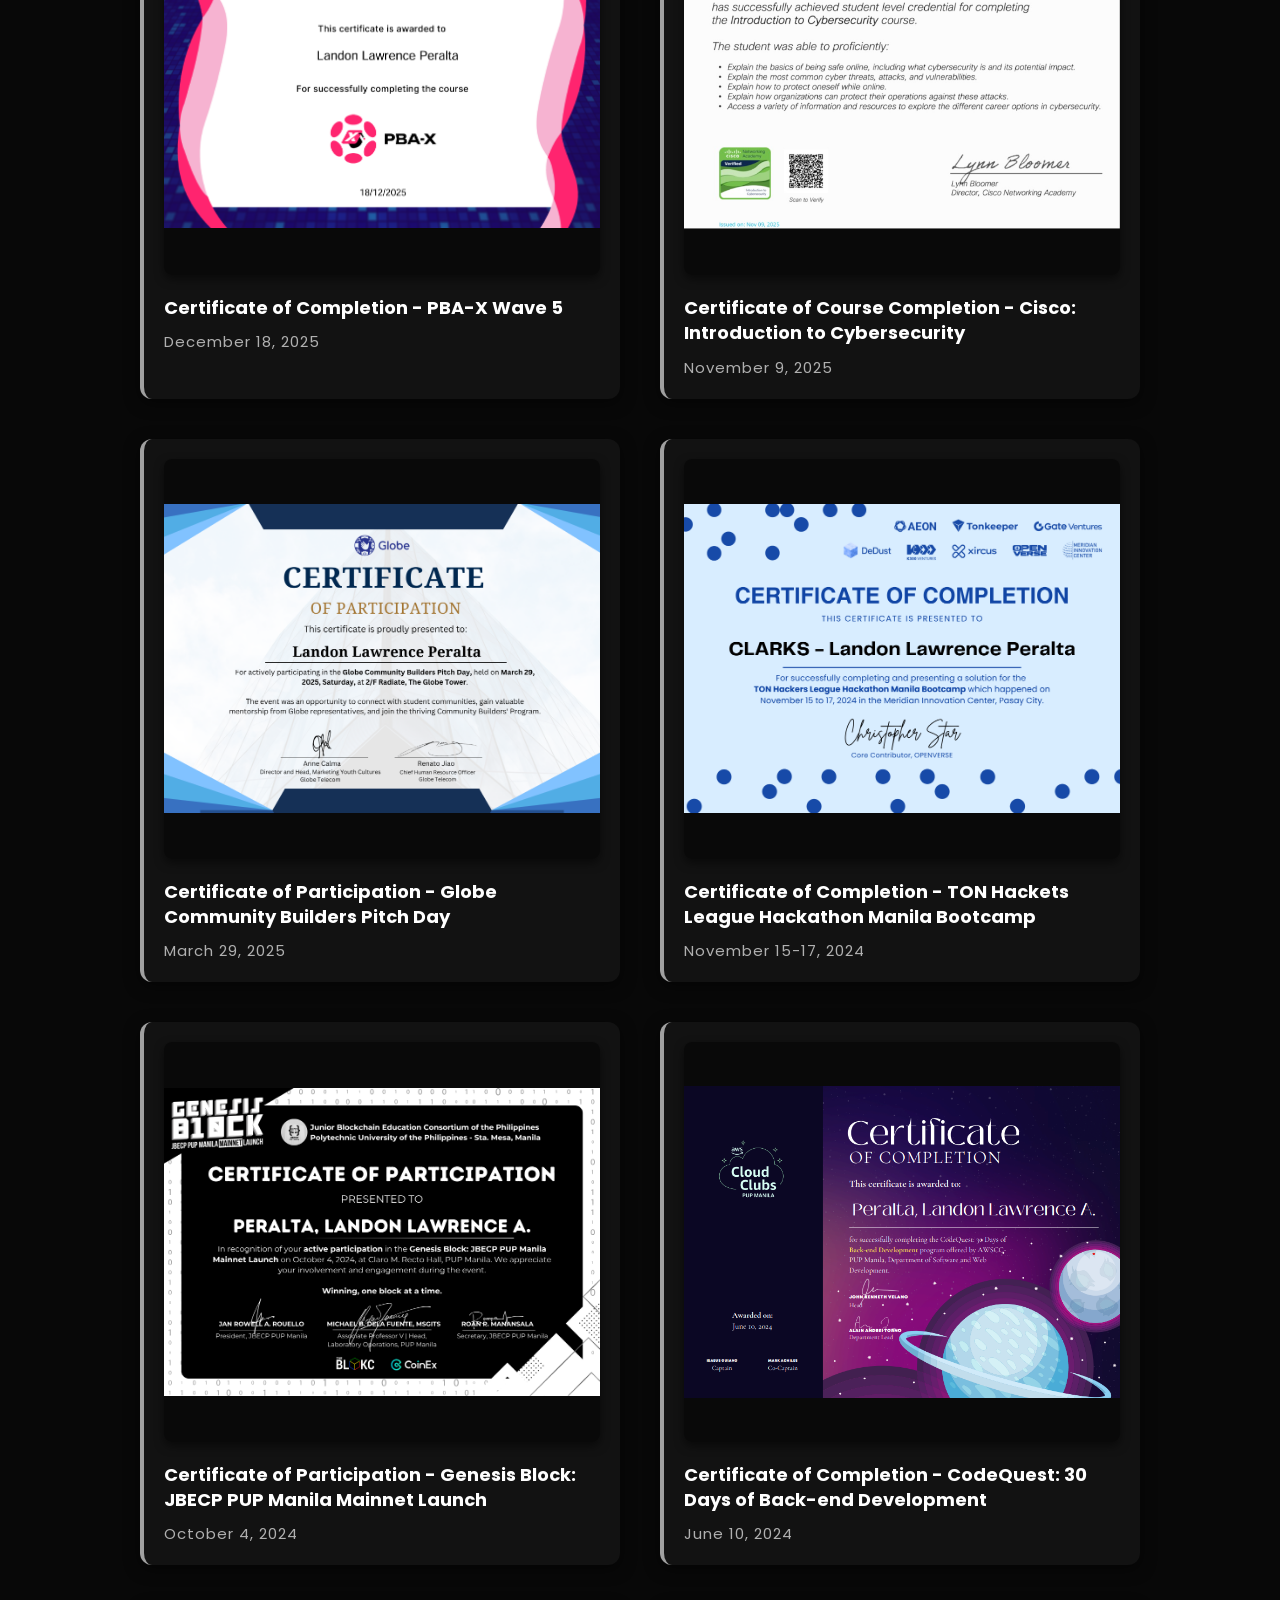
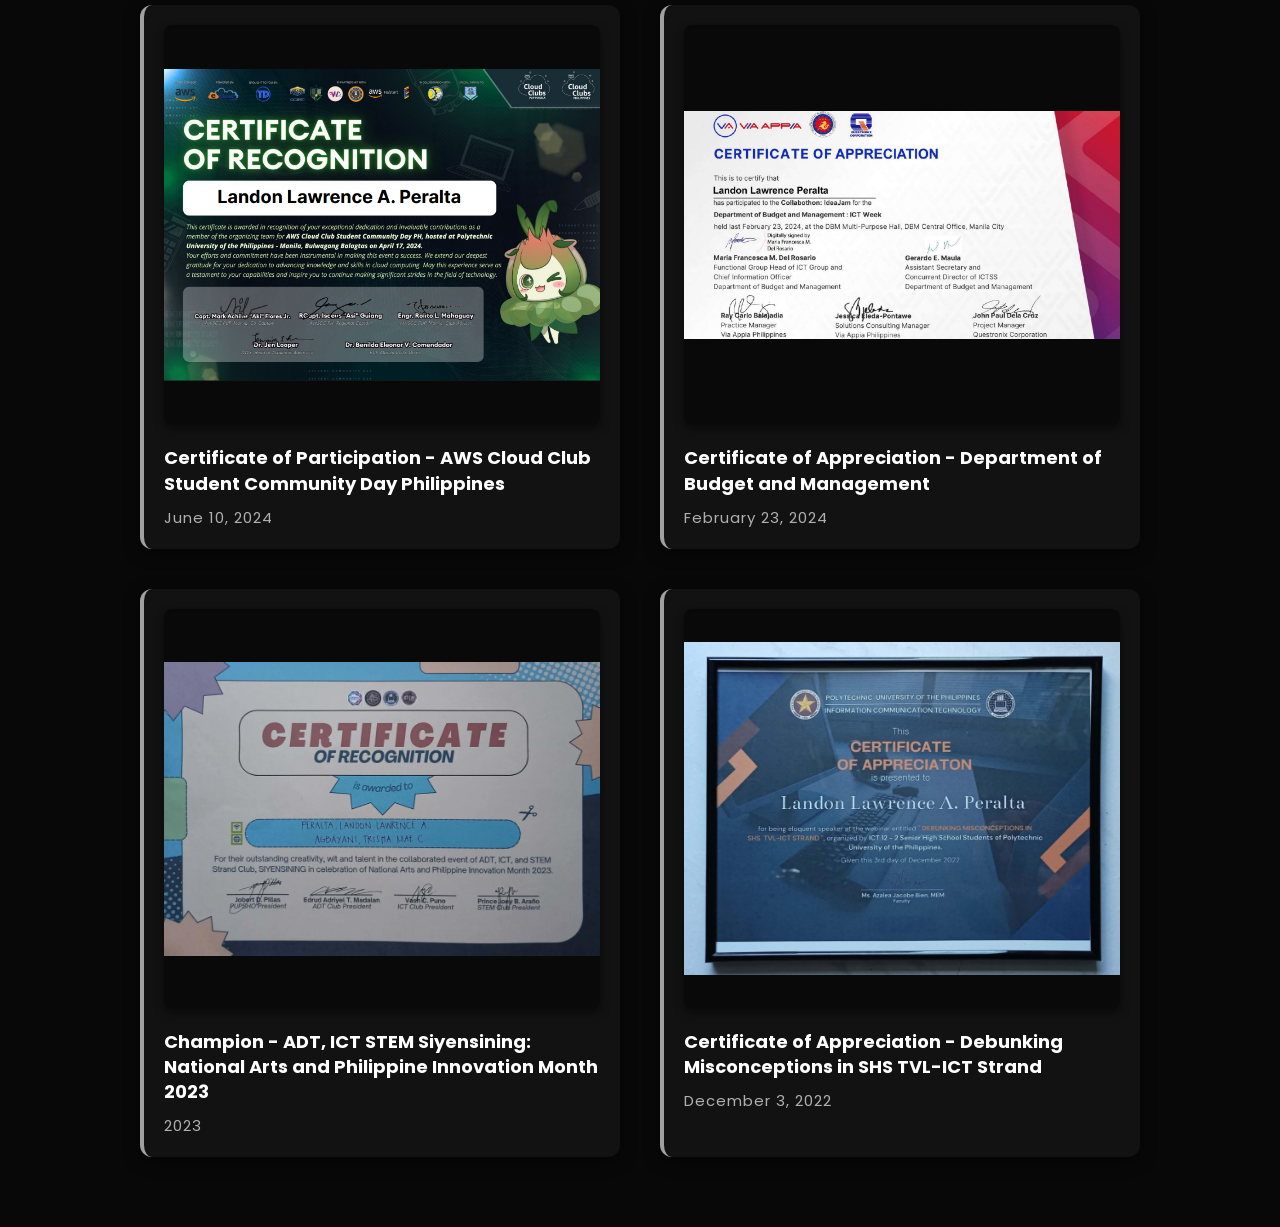
==== commit 1c5b077c: "Add the new professional experience as an Intern at empleyado Inc." ====
--- a/index.html
+++ b/index.html
@@ -200,6 +200,46 @@
       <div>
         <h1 class="h1-text">Professional Experience</h1>
       </div>
+      <div class="experience-content">
+        <div class="exp-img-box">
+          <img src="EmpleyadoIntern.jpg" alt="Empleyado Inc. Internship" />
+        </div>
+
+        <div class="exp-text-box">
+          <h2>Onboarding Partner (Project Manager) Intern</h2>
+          <h3>Empleyado Inc.</h3>
+
+          <ul class="exp-list">
+            <li>
+              Coordinated software implementation projects by tracking
+              milestones, managing timelines, and ensuring successful client
+              onboarding.
+            </li>
+            <li>
+              Gathered and documented business and functional requirements to
+              support accurate system configuration and implementation.
+            </li>
+            <li>
+              Assisted in configuring and validating the HRIS platform to align
+              with client business processes and operational requirements.
+            </li>
+            <li>
+              Collaborated with cross-functional teams to resolve implementation
+              issues and facilitate smooth project delivery.
+            </li>
+            <li>
+              Prepared comprehensive project documentation, including
+              implementation records, meeting minutes, and onboarding
+              deliverables.
+            </li>
+            <li>
+              Supported clients throughout the software implementation lifecycle
+              by providing onboarding assistance, progress updates, and
+              implementation guidance.
+            </li>
+          </ul>
+        </div>
+      </div>
 
       <div class="experience-content">
         <div class="exp-img-box">
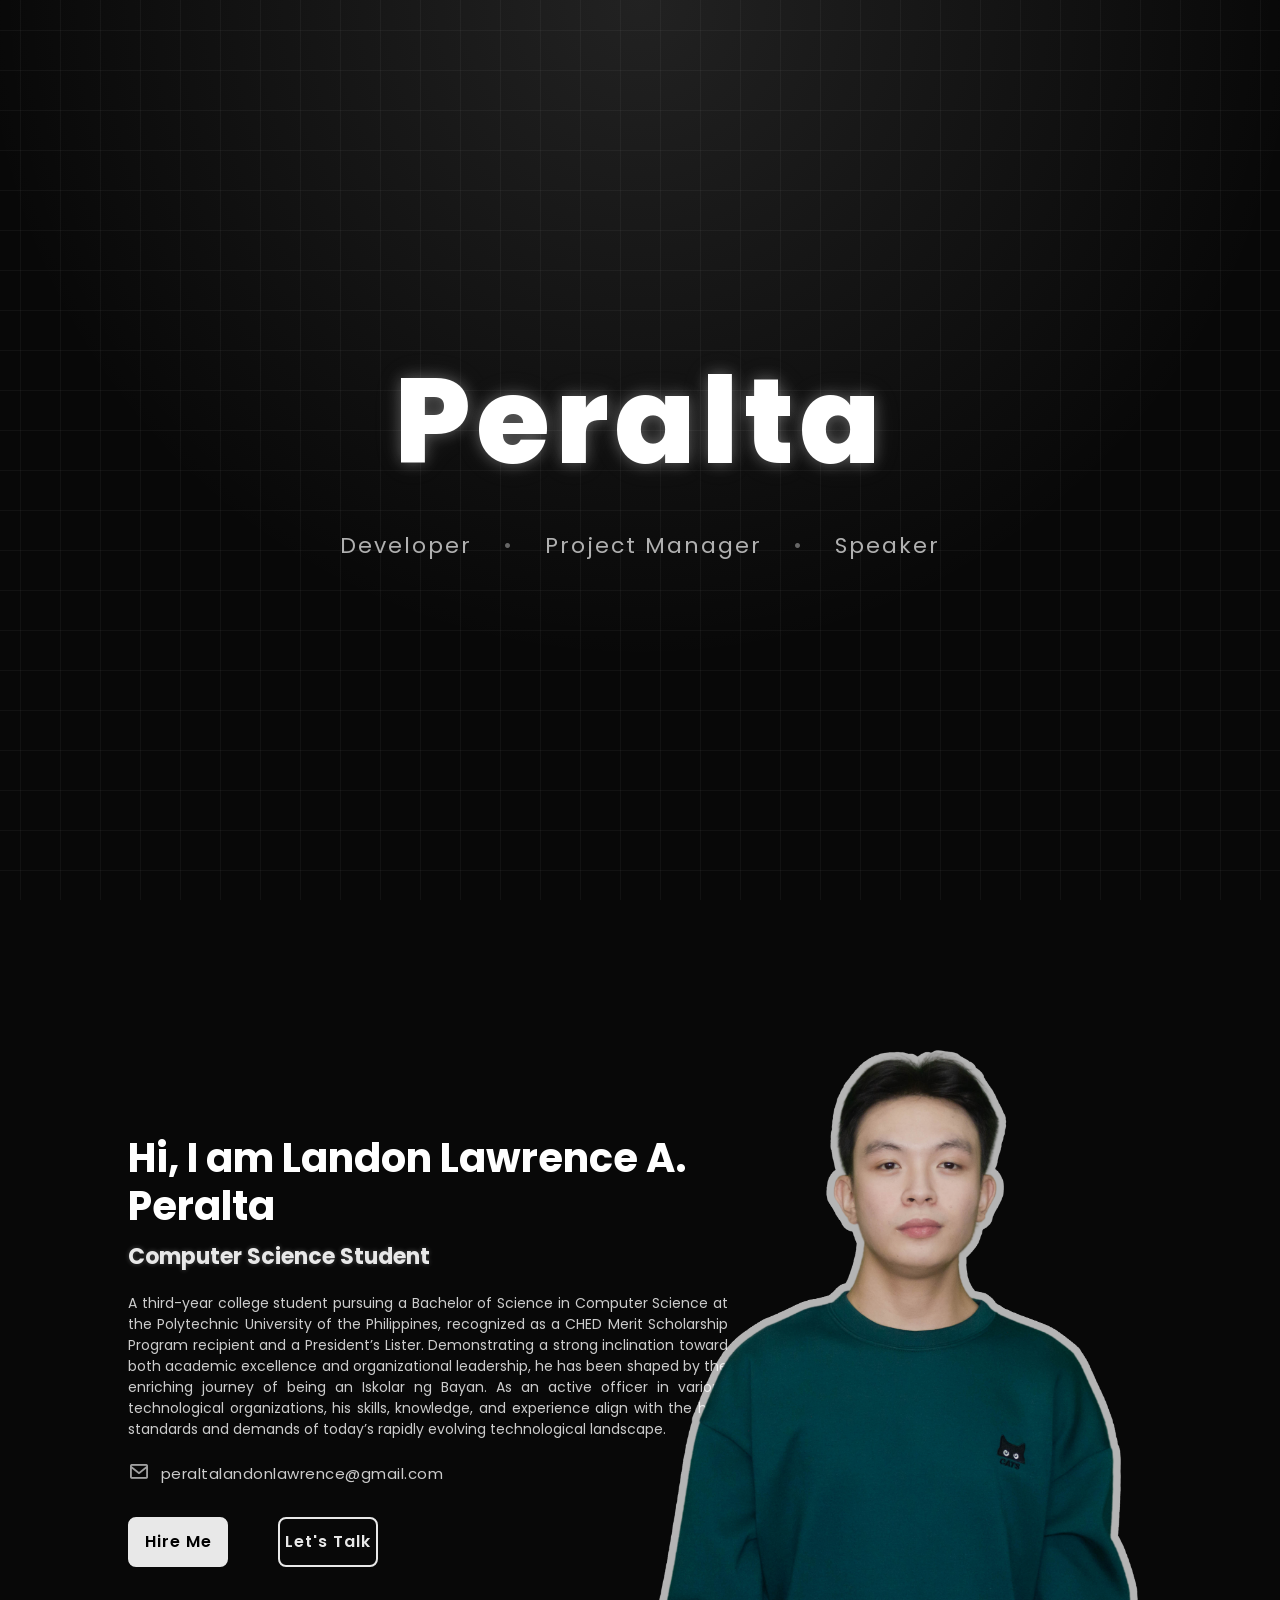
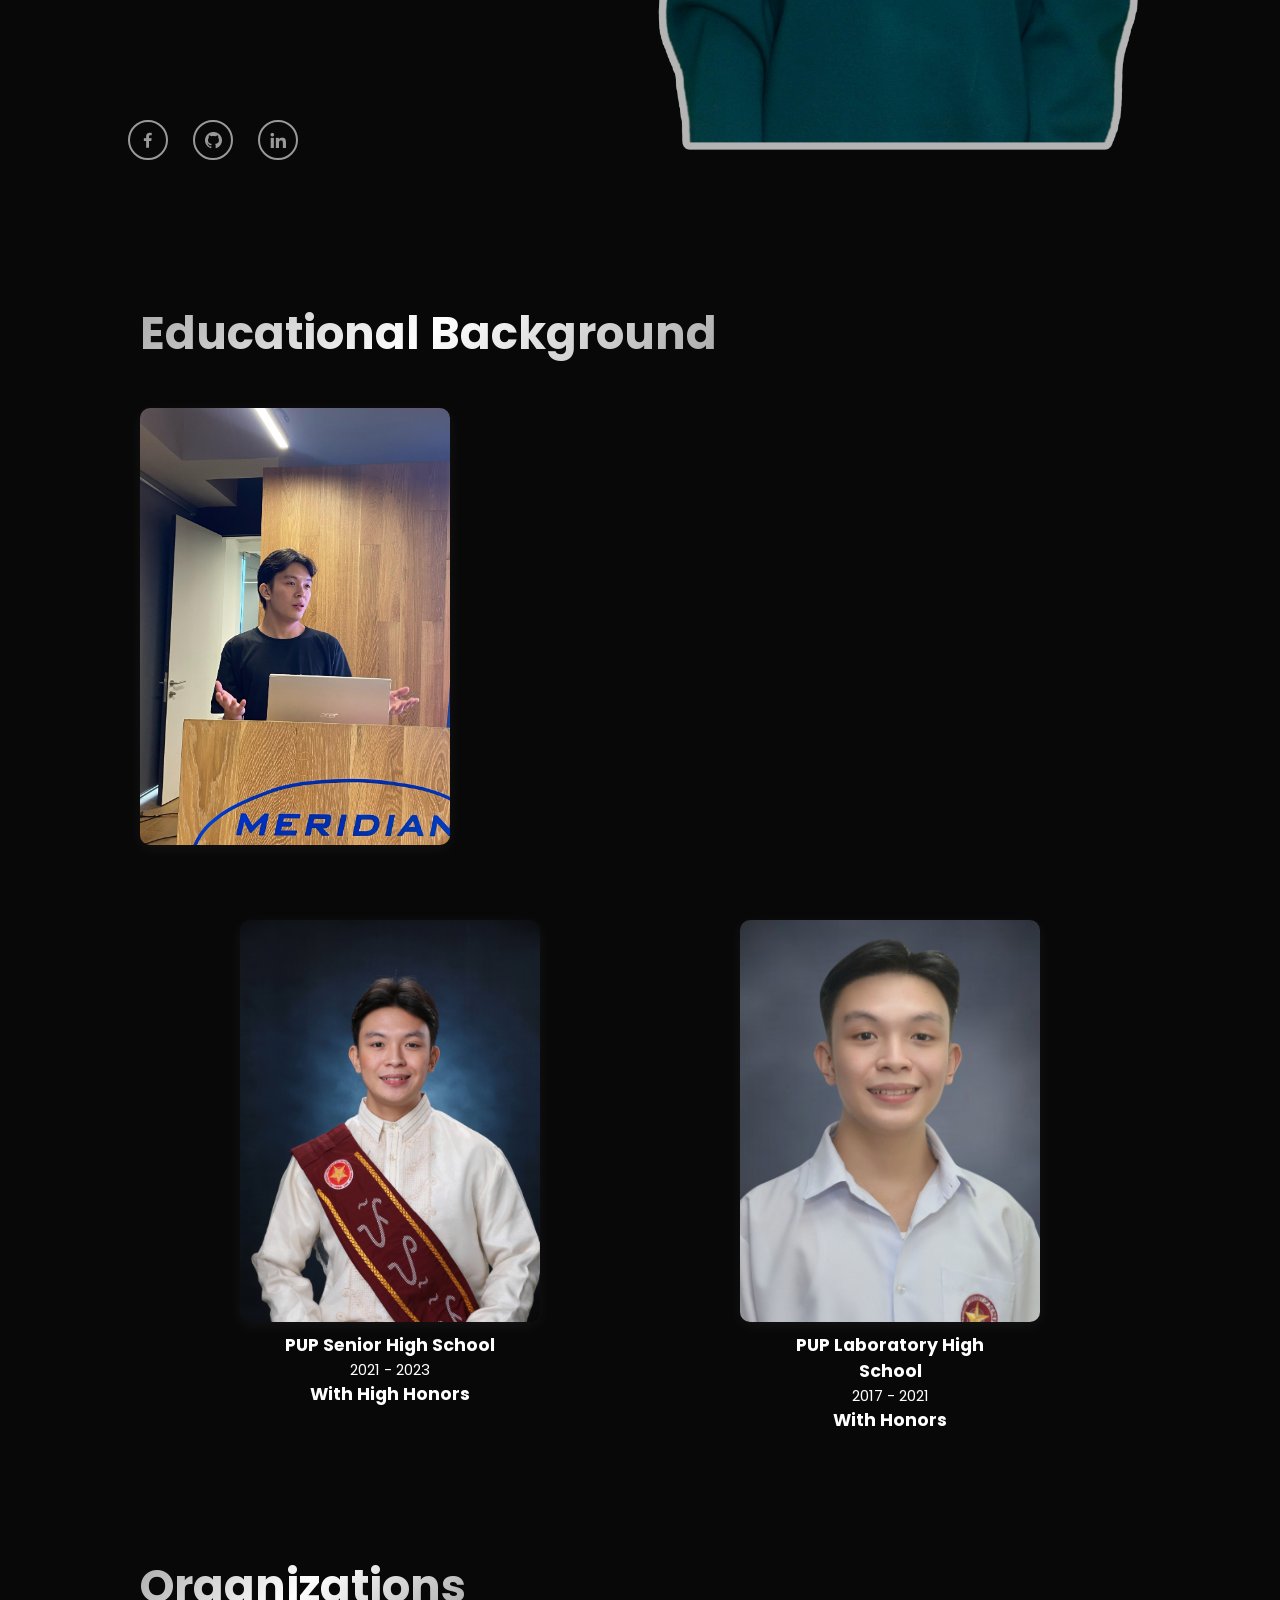
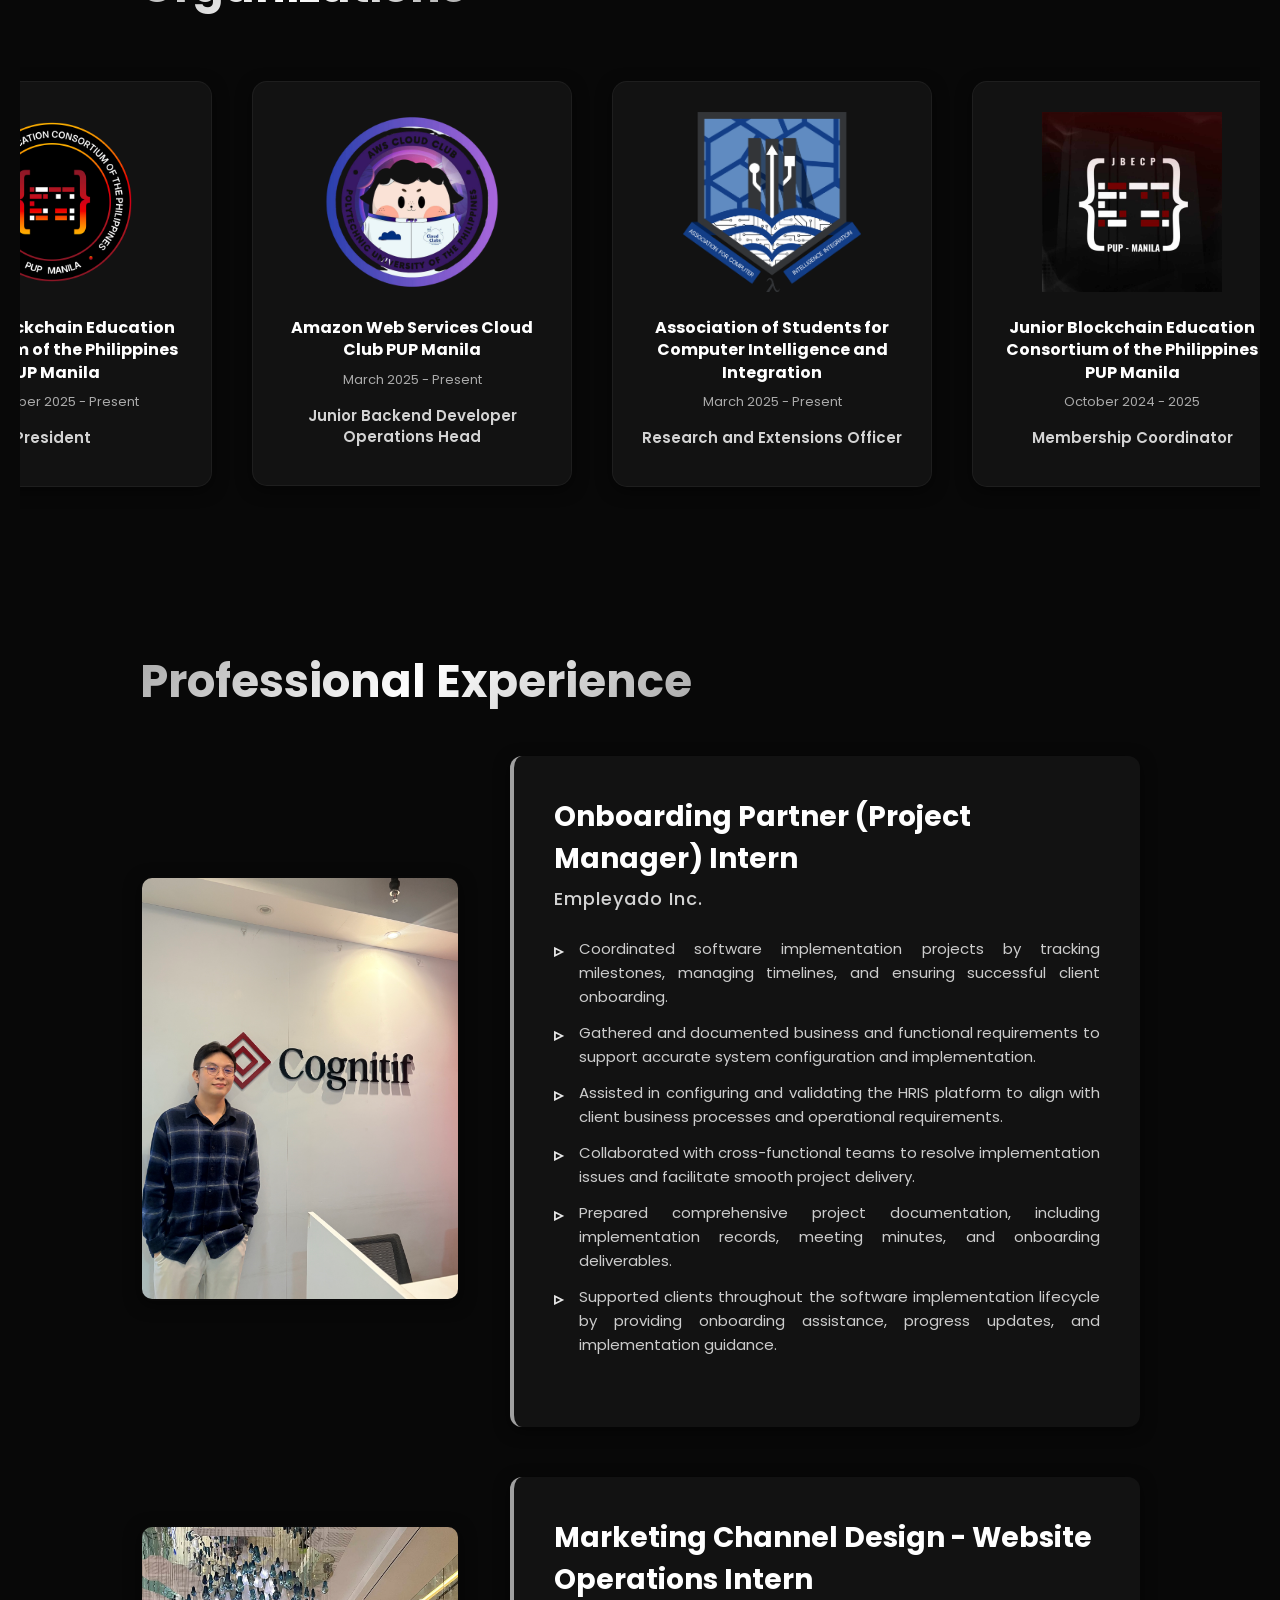
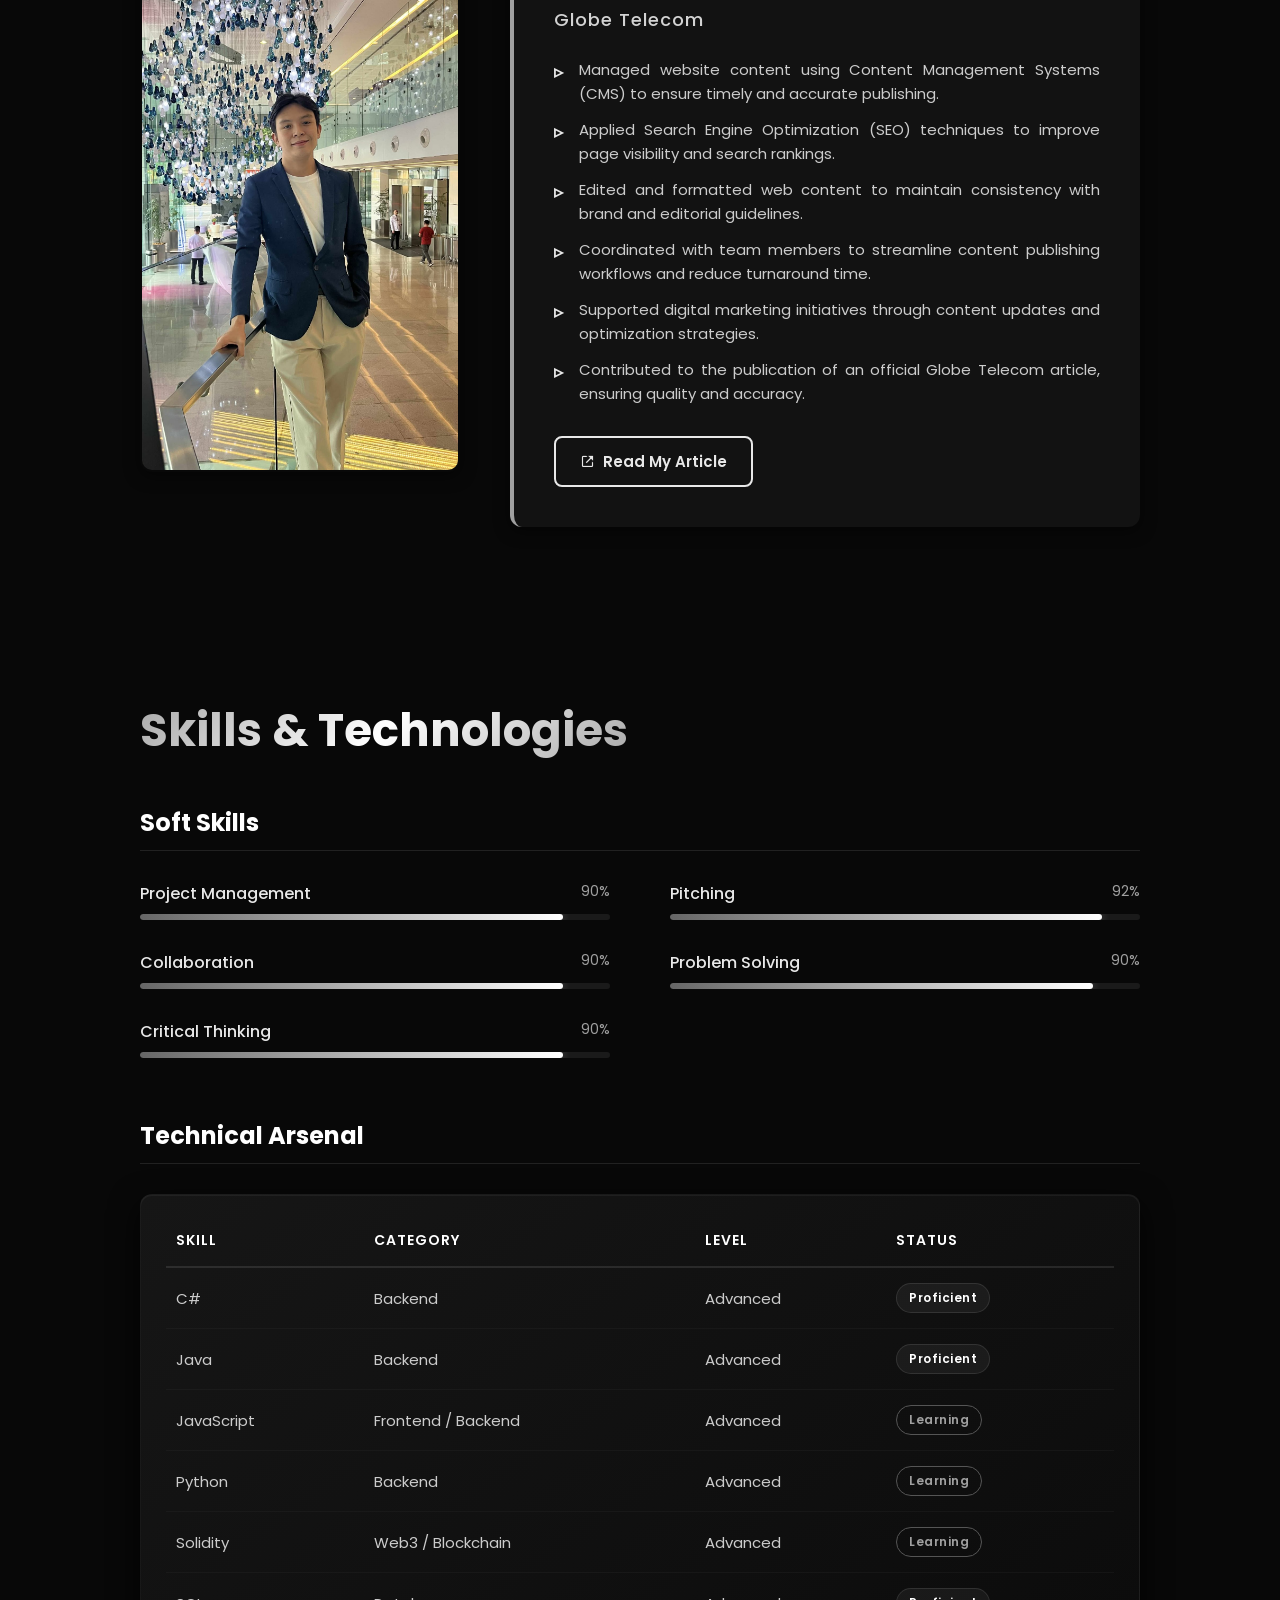
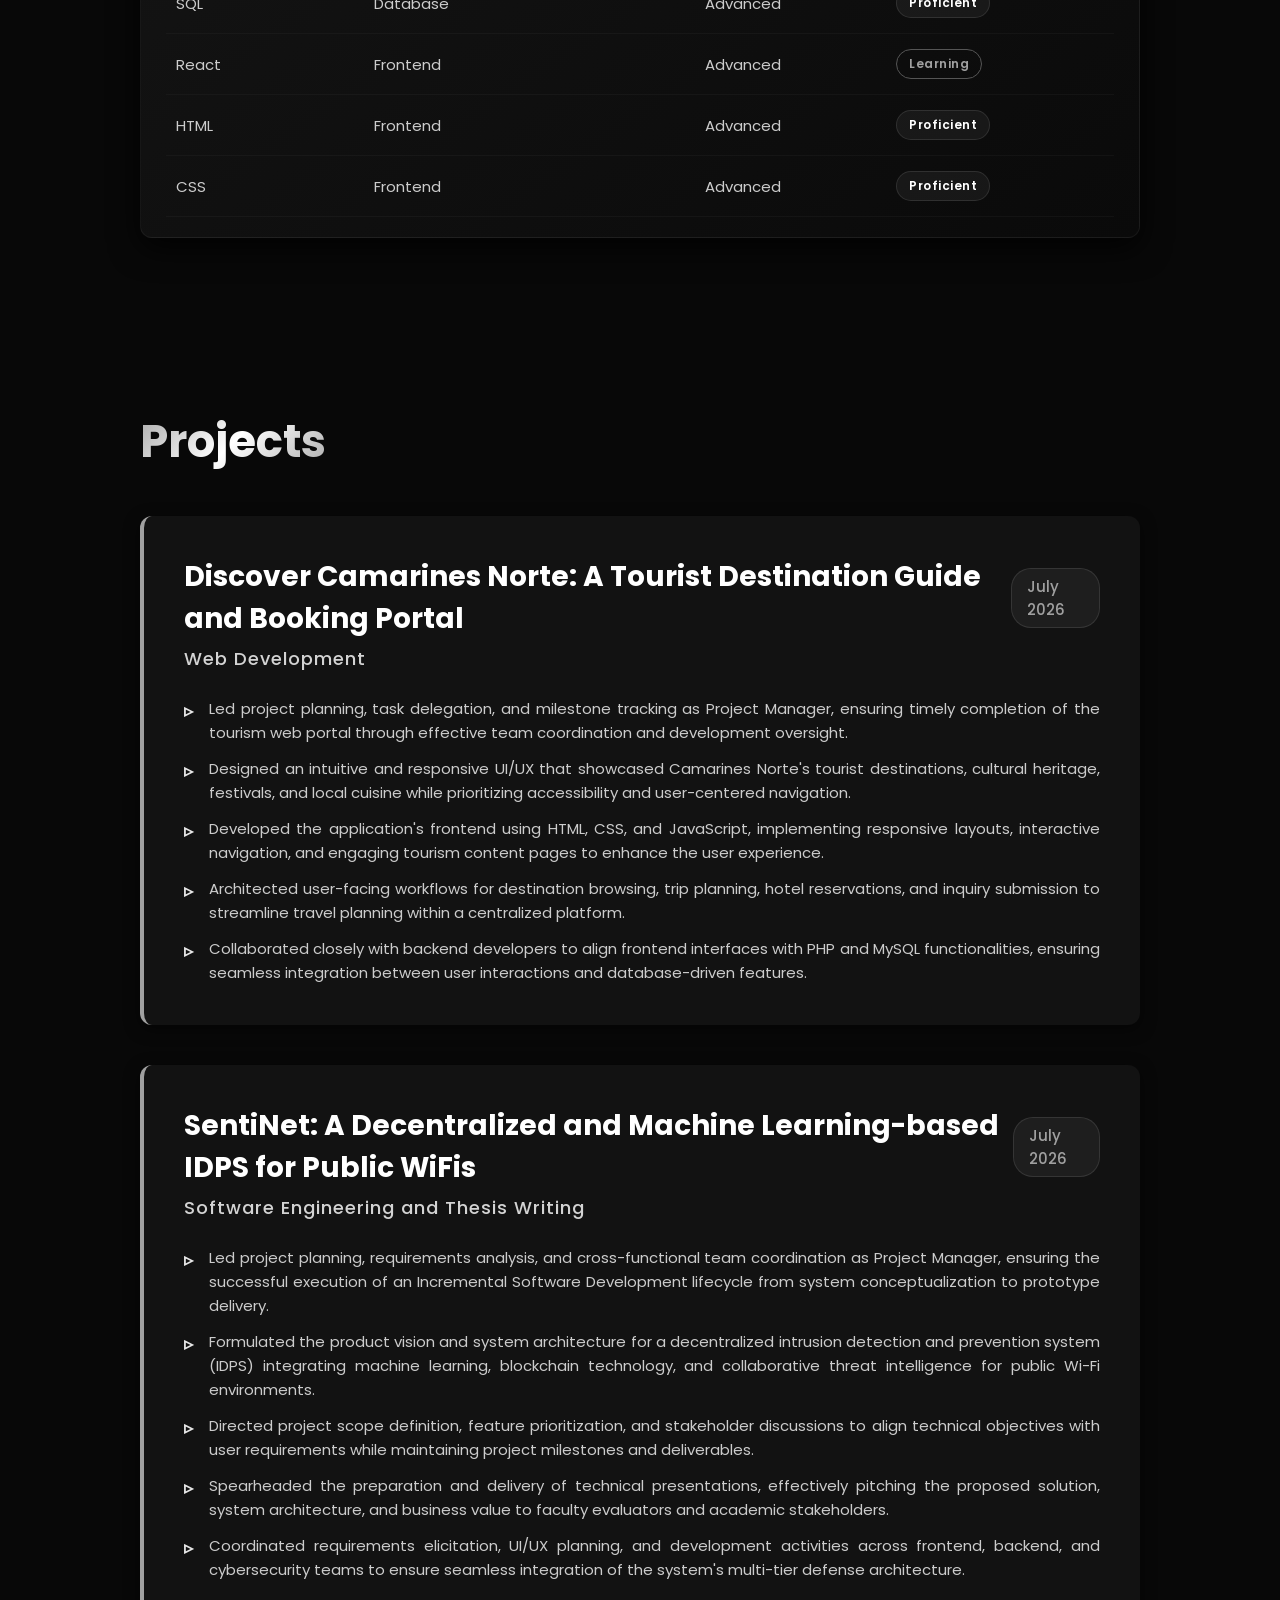
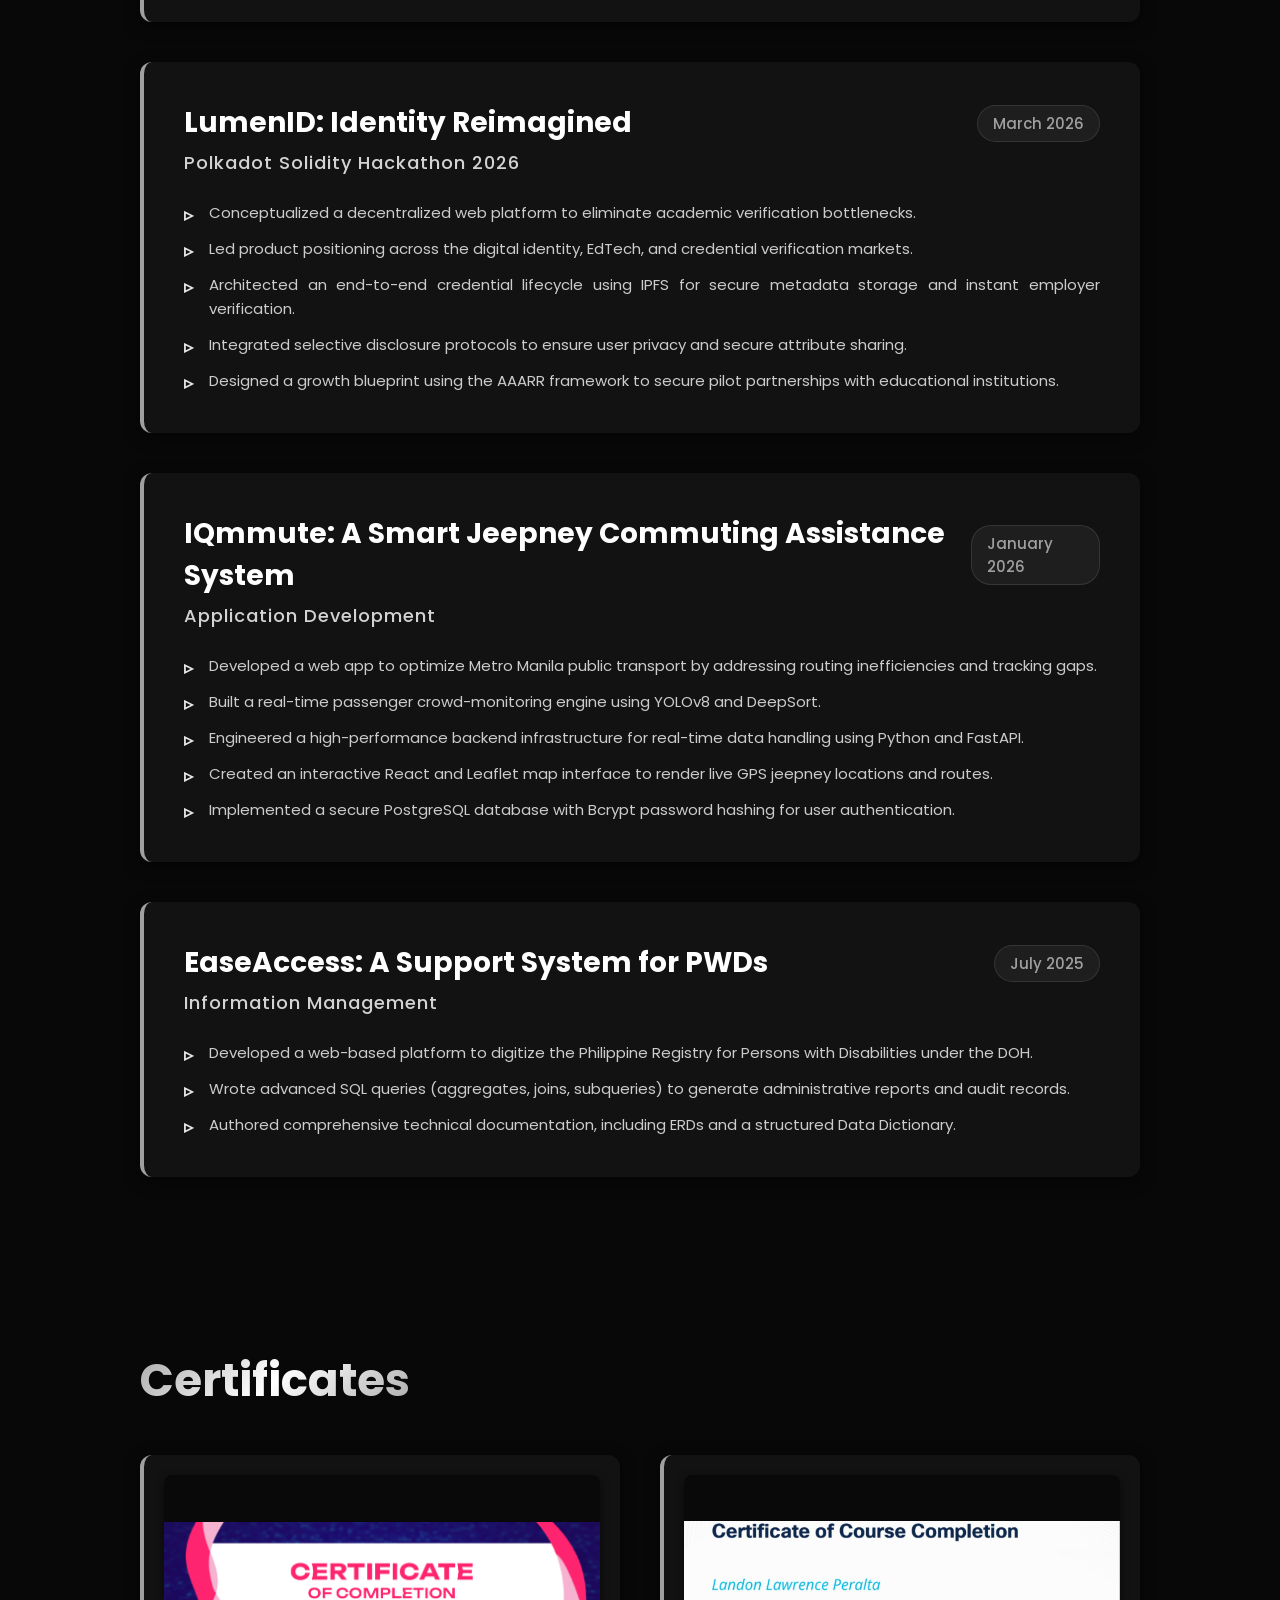
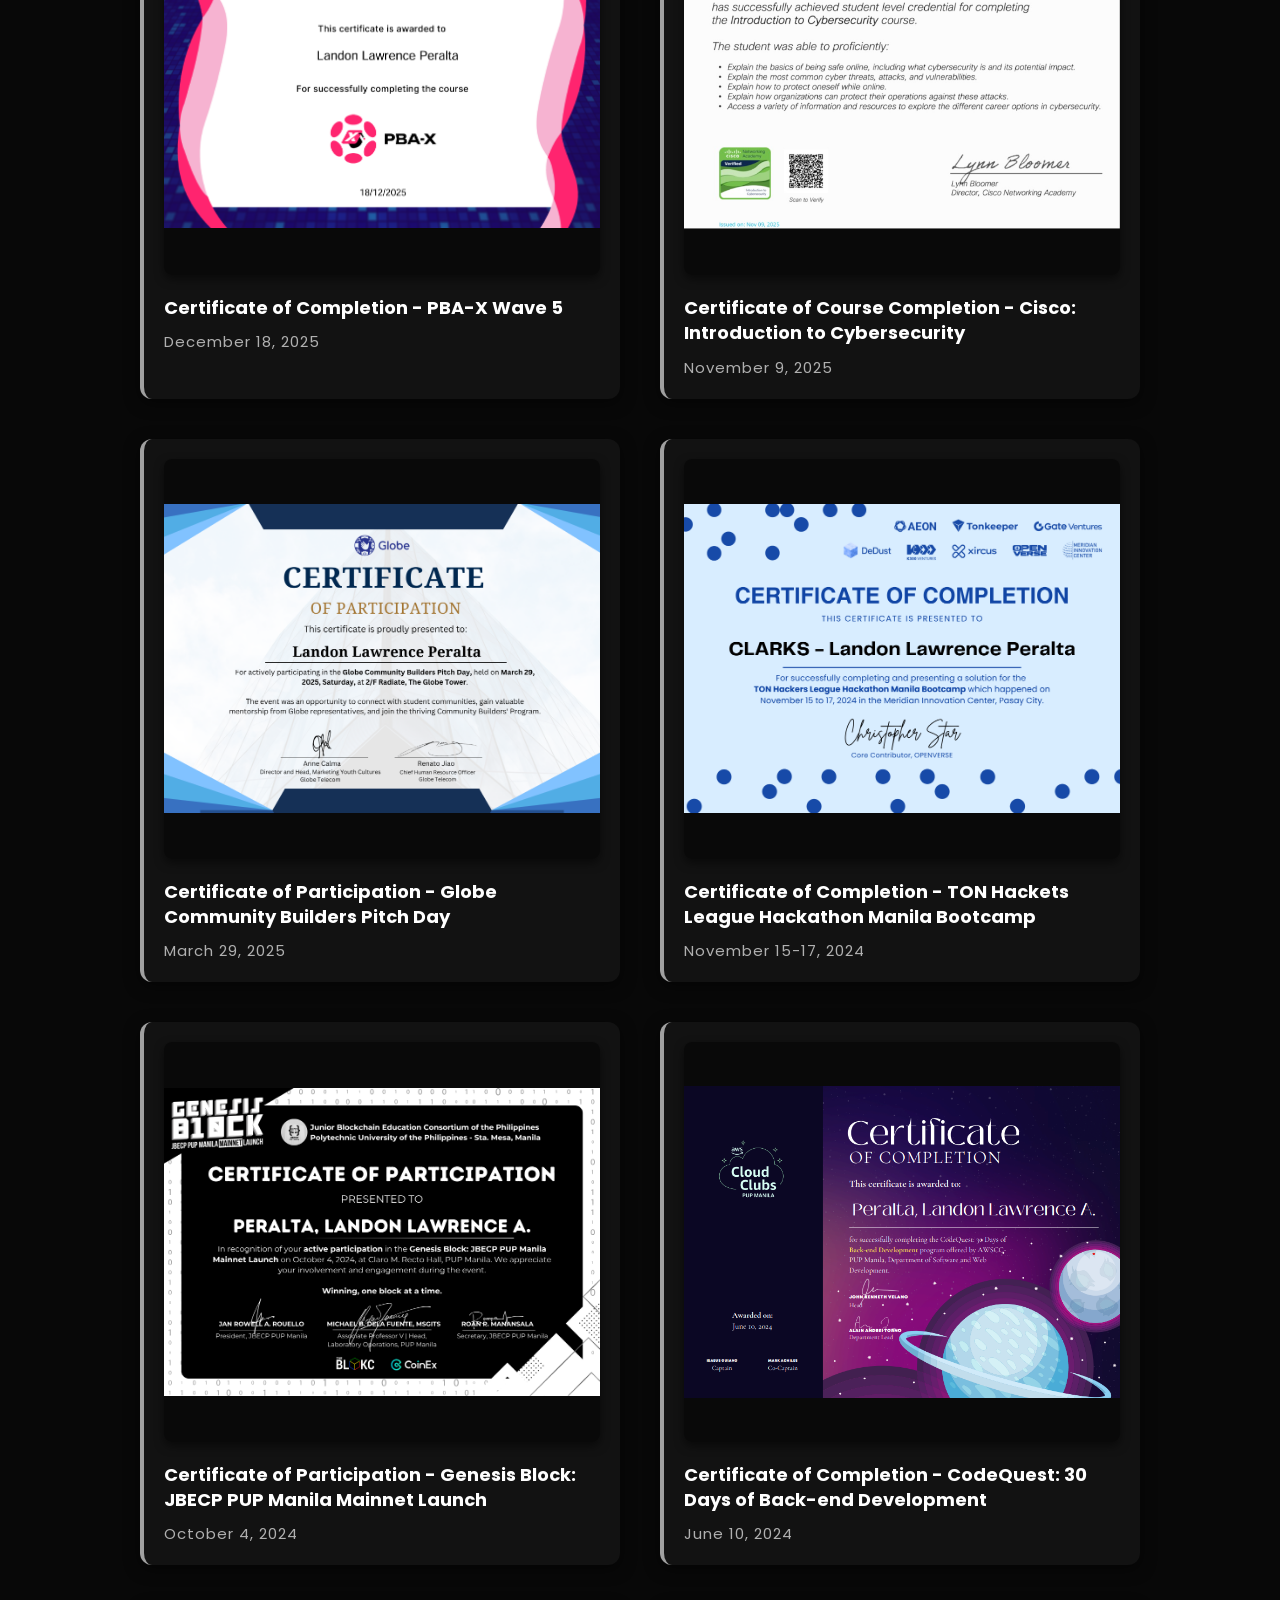
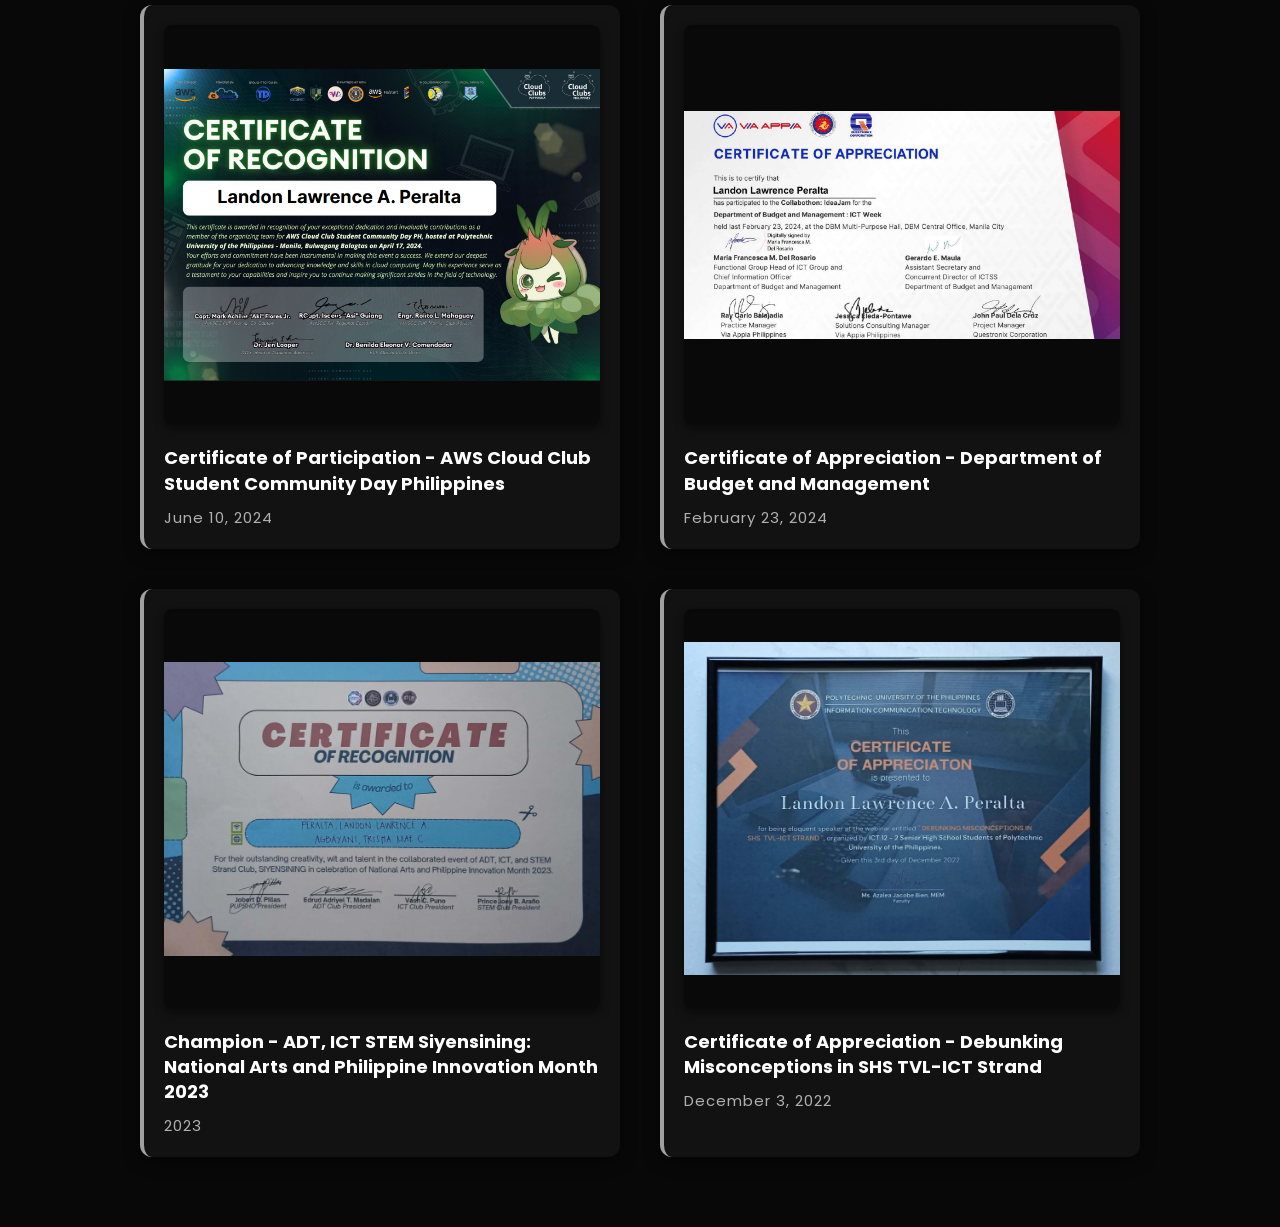
==== commit 03e144db: "Update the image in the HTML file" ====
--- a/index.html
+++ b/index.html
@@ -202,7 +202,7 @@
       </div>
       <div class="experience-content">
         <div class="exp-img-box">
-          <img src="EmpleyadoIntern.jpg" alt="Empleyado Inc. Internship" />
+          <img src="EmpleyadoCognitif.jpeg" alt="Empleyado Inc. Internship" />
         </div>
 
         <div class="exp-text-box">
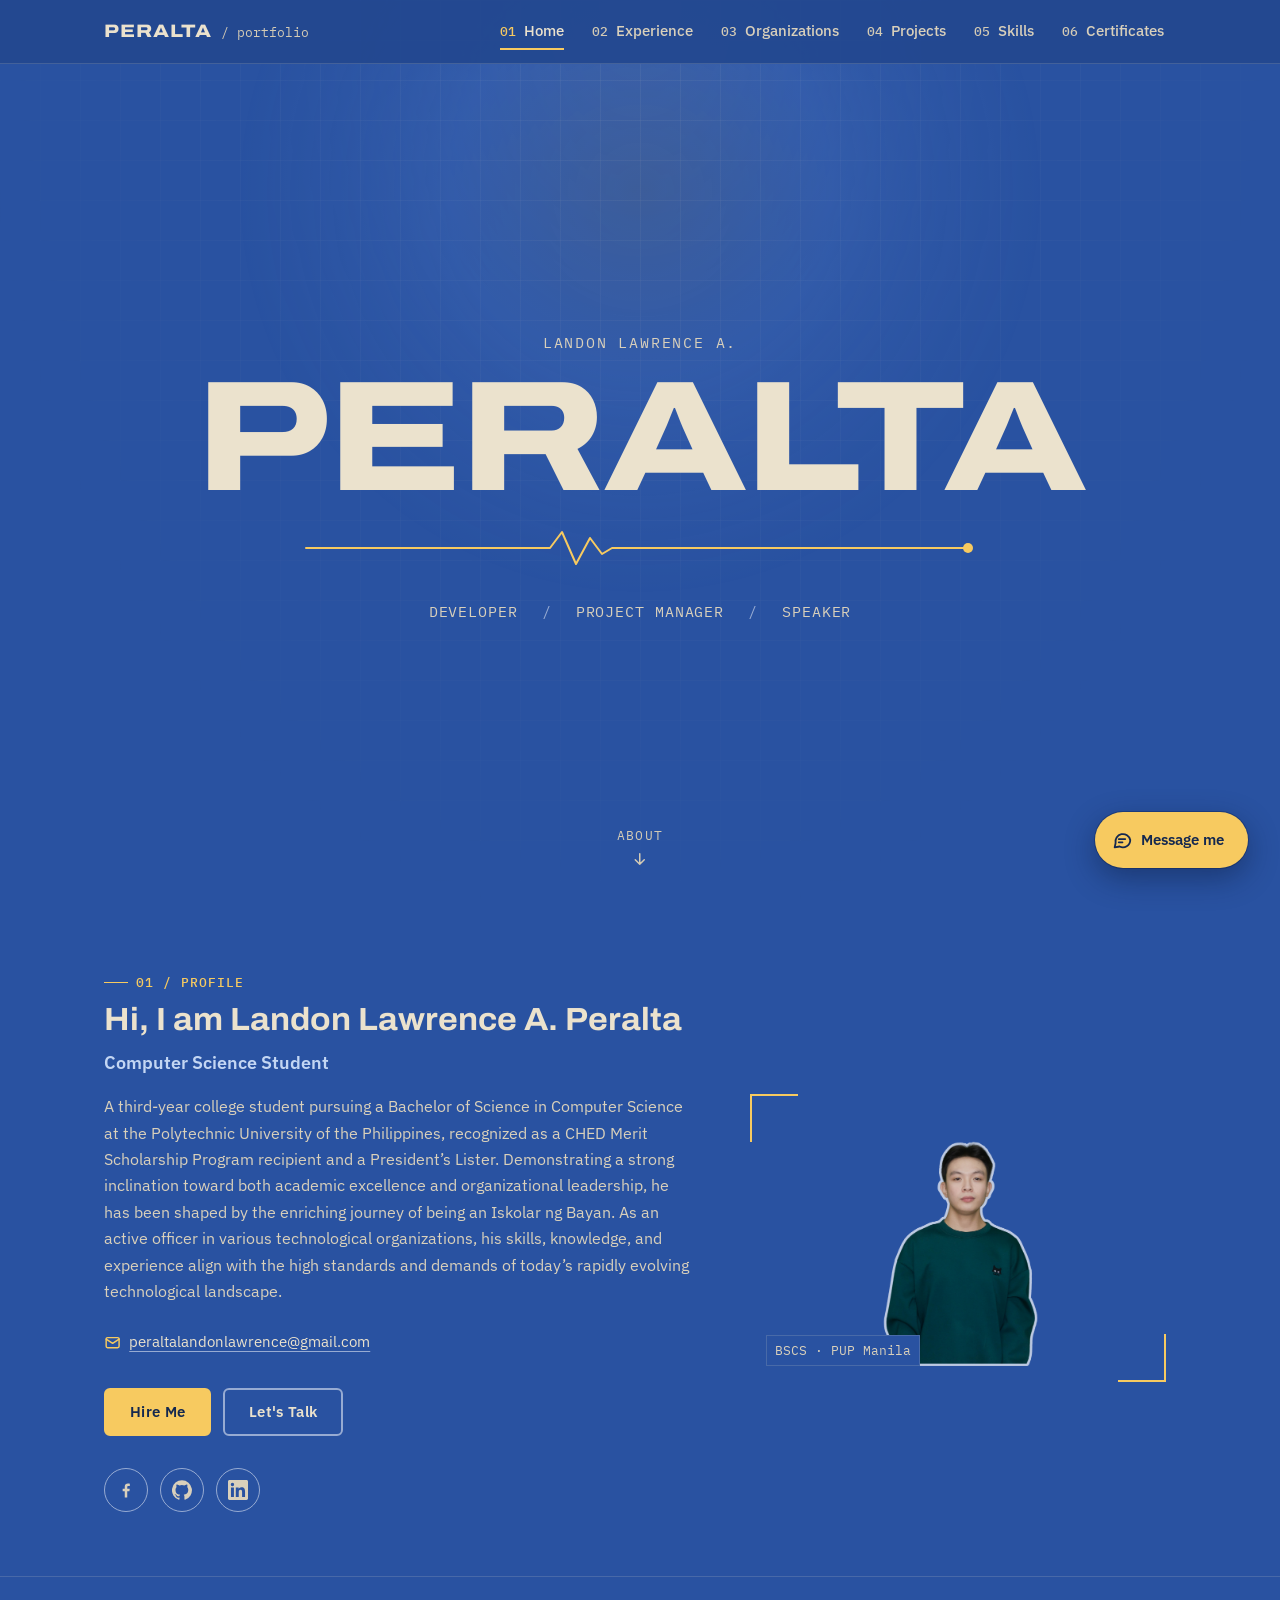
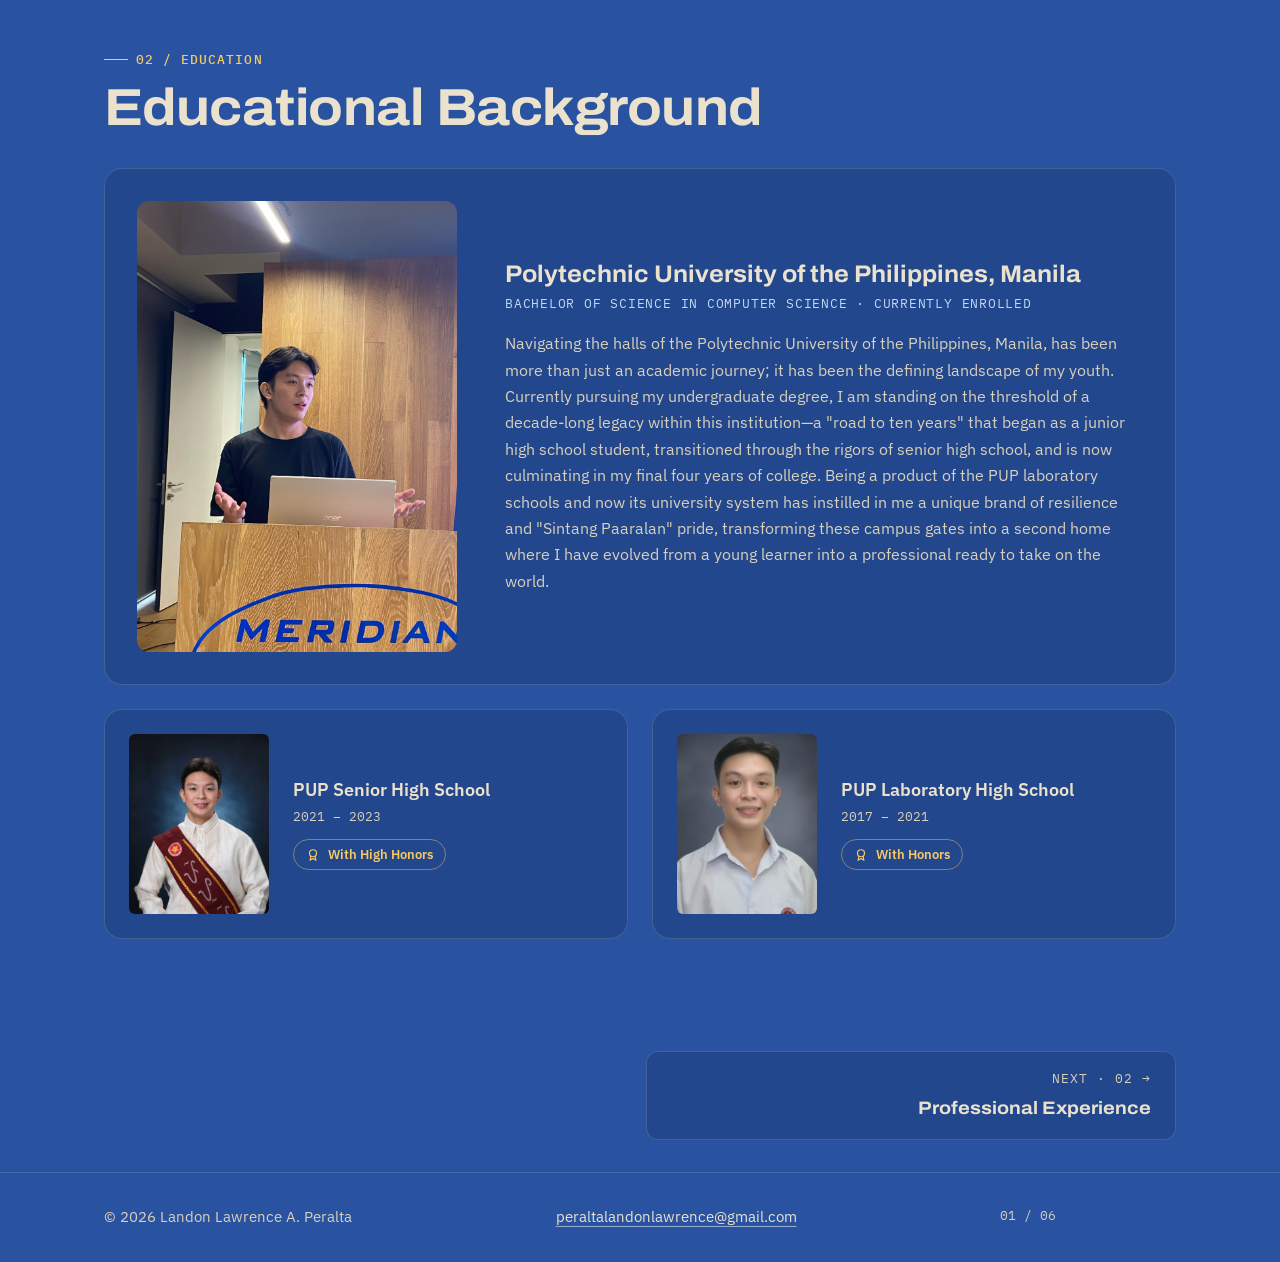
==== commit 76509bd0: "New Version of Landon's Portfolio" ====
--- a/index.html
+++ b/index.html
@@ -2,802 +2,169 @@
 <html lang="en">
   <head>
     <meta charset="UTF-8" />
-    <meta http-equiv="X-UA-Compatible" content="IE=edge" />
     <meta name="viewport" content="width=device-width, initial-scale=1.0" />
-    <title>Landon Lawrence A. Peralta's Portfolio</title>
-
+    <title>Landon Lawrence A. Peralta — Portfolio</title>
+    <meta name="description" content="Portfolio of Landon Lawrence A. Peralta, Computer Science student at the Polytechnic University of the Philippines — developer, project manager and speaker." />
+    <meta name="theme-color" content="#2952a1" />
+    <link rel="preconnect" href="https://fonts.googleapis.com" />
+    <link rel="preconnect" href="https://fonts.gstatic.com" crossorigin />
     <link rel="stylesheet" href="style.css" />
-    <link
-      href="https://unpkg.com/boxicons@2.1.4/css/boxicons.min.css"
-      rel="stylesheet"
-    />
+    <script src="main.js" defer></script>
   </head>
 
-  <body>
-    <section class="hero-intro">
-      <h1 class="hero-name">Peralta</h1>
-      <div class="hero-roles">
-        <span class="role-item"> Developer </span>
-        <span class="role-separator">&bull;</span>
-        <span class="role-item"> Project Manager </span>
-        <span class="role-separator">&bull;</span>
-        <span class="role-item"> Speaker </span>
-      </div>
-    </section>
+  <body data-page="home">
+    <a class="skip-link" href="#main">Skip to content</a>
+    <div class="backdrop" aria-hidden="true"></div>
 
-    <section class="home">
-      <div class="home-content">
-        <h1>Hi, I am Landon Lawrence A. Peralta</h1>
-        <h3>Computer Science Student</h3>
-        <p>
-          A third-year college student pursuing a Bachelor of Science in
-          Computer Science at the Polytechnic University of the Philippines,
-          recognized as a CHED Merit Scholarship Program recipient and a
-          President’s Lister. Demonstrating a strong inclination toward both
-          academic excellence and organizational leadership, he has been shaped
-          by the enriching journey of being an Iskolar ng Bayan. As an active
-          officer in various technological organizations, his skills, knowledge,
-          and experience align with the high standards and demands of today’s
-          rapidly evolving technological landscape.
+    <header class="site-header" id="site-header">
+      <noscript>
+        <nav class="container noscript-nav" aria-label="Main">
+          <a href="index.html" aria-current="page">Home</a>
+          <a href="experience.html">Professional Experience</a>
+          <a href="organizations.html">Organizations</a>
+          <a href="projects.html">Projects</a>
+          <a href="skills.html">Skills &amp; Technologies</a>
+          <a href="certificates.html">Certificates</a>
+        </nav>
+      </noscript>
+    </header>
+
+    <main id="main">
+      <!-- Hero -->
+      <section class="hero container" aria-labelledby="hero-name">
+        <p class="hero__fullname">Landon Lawrence A.</p>
+        <h1 class="hero__name" id="hero-name">
+          <span class="sr-only">Landon Lawrence A. </span>Peralta
+        </h1>
+        <svg class="hero__trace" viewBox="0 0 672 40" aria-hidden="true" focusable="false">
+          <path d="M2 20 H230 L246 20 L258 4 L272 36 L286 10 L298 26 L308 20 H664" />
+          <circle cx="664" cy="20" r="5" />
+        </svg>
+        <p class="hero__roles">
+          <span class="role">Developer</span>
+          <span class="role-sep" aria-hidden="true">/</span>
+          <span class="role">Project Manager</span>
+          <span class="role-sep" aria-hidden="true">/</span>
+          <span class="role">Speaker</span>
         </p>
+        <a class="hero__cue" href="#intro">
+          <span>About</span>
+          <svg viewBox="0 0 24 24" fill="none" stroke="currentColor" stroke-width="2" stroke-linecap="round" stroke-linejoin="round" aria-hidden="true"><path d="M12 5v14M6 13l6 6 6-6" /></svg>
+        </a>
+      </section>
 
-        <div class="home-email">
-          <a href="mailto:peraltalandonlawrence@gmail.com">
-            <i class="bx bx-envelope"></i>
-          </a>
-          <a href="mailto:peraltalandonlawrence@gmail.com"
-            >peraltalandonlawrence@gmail.com</a
-          >
+      <!-- Introduction -->
+      <section class="section" id="intro" aria-labelledby="intro-heading">
+        <div class="container intro">
+          <div data-reveal>
+            <span class="eyebrow">01 / Profile</span>
+            <h2 class="intro__heading" id="intro-heading">Hi, I am Landon Lawrence A. Peralta</h2>
+            <p class="intro__role">Computer Science Student</p>
+            <p class="intro__bio">
+              A third-year college student pursuing a Bachelor of Science in Computer Science at the
+              Polytechnic University of the Philippines, recognized as a CHED Merit Scholarship Program
+              recipient and a President’s Lister. Demonstrating a strong inclination toward both academic
+              excellence and organizational leadership, he has been shaped by the enriching journey of
+              being an Iskolar ng Bayan. As an active officer in various technological organizations, his
+              skills, knowledge, and experience align with the high standards and demands of today’s
+              rapidly evolving technological landscape.
+            </p>
+
+            <a class="contact-line text-link" href="mailto:peraltalandonlawrence@gmail.com">
+              <svg class="icon" viewBox="0 0 24 24" fill="none" stroke="currentColor" stroke-width="2" stroke-linecap="round" stroke-linejoin="round" aria-hidden="true"><rect x="3" y="5" width="18" height="14" rx="2" /><path d="m3 7 9 6 9-6" /></svg>
+              peraltalandonlawrence@gmail.com
+            </a>
+
+            <div class="btn-row">
+              <a class="btn btn--primary" href="mailto:peraltalandonlawrence@gmail.com" data-open-hire>Hire Me</a>
+              <a class="btn btn--ghost" href="mailto:peraltalandonlawrence@gmail.com" data-open-contact>Let's Talk</a>
+            </div>
+
+            <!-- TODO: replace the three hrefs below with your exact profile URLs -->
+            <ul class="socials" role="list" aria-label="Social profiles">
+              <li>
+                <a href="https://www.facebook.com/" target="_blank" rel="noopener noreferrer" aria-label="Facebook (opens in a new tab)">
+                  <svg viewBox="0 0 24 24" fill="currentColor" aria-hidden="true"><path d="M13.5 21v-7.5h2.6l.4-3h-3V8.6c0-.9.3-1.5 1.5-1.5h1.6V4.4c-.3 0-1.2-.1-2.3-.1-2.3 0-3.8 1.4-3.8 3.9v2.3H8v3h2.5V21h3Z" /></svg>
+                </a>
+              </li>
+              <li>
+                <a href="https://github.com/" target="_blank" rel="noopener noreferrer" aria-label="GitHub (opens in a new tab)">
+                  <svg viewBox="0 0 24 24" fill="currentColor" aria-hidden="true"><path d="M12 .3a12 12 0 0 0-3.8 23.4c.6.1.8-.3.8-.6v-2c-3.3.7-4-1.6-4-1.6-.6-1.4-1.4-1.8-1.4-1.8-1-.7.1-.7.1-.7 1.2.1 1.8 1.2 1.8 1.2 1 1.8 2.8 1.3 3.5 1 0-.8.4-1.3.7-1.6-2.7-.3-5.5-1.3-5.5-6 0-1.2.5-2.3 1.3-3.1-.2-.4-.6-1.6 0-3.2 0 0 1-.3 3.4 1.2a11.5 11.5 0 0 1 6 0c2.3-1.5 3.3-1.2 3.3-1.2.6 1.6.2 2.8 0 3.2.9.8 1.3 1.9 1.3 3.2 0 4.6-2.8 5.6-5.5 5.9.5.4.9 1 .9 2.2v3.3c0 .3.1.7.8.6A12 12 0 0 0 12 .3" /></svg>
+                </a>
+              </li>
+              <li>
+                <a href="https://www.linkedin.com/" target="_blank" rel="noopener noreferrer" aria-label="LinkedIn (opens in a new tab)">
+                  <svg viewBox="0 0 24 24" fill="currentColor" aria-hidden="true"><path d="M20.45 20.45h-3.55v-5.57c0-1.33-.03-3.04-1.85-3.04-1.86 0-2.14 1.45-2.14 2.94v5.67H9.36V9h3.41v1.56h.05c.48-.9 1.64-1.85 3.37-1.85 3.6 0 4.27 2.37 4.27 5.46v6.28ZM5.34 7.43a2.06 2.06 0 1 1 0-4.12 2.06 2.06 0 0 1 0 4.12ZM7.12 20.45H3.56V9h3.56v11.45ZM22.22 0H1.77C.79 0 0 .77 0 1.73v20.54C0 23.23.79 24 1.77 24h20.45c.98 0 1.78-.77 1.78-1.73V1.73C24 .77 23.2 0 22.22 0Z" /></svg>
+                </a>
+              </li>
+            </ul>
+          </div>
+
+          <figure class="portrait" data-reveal>
+            <img src="LandonIndex.png" data-fallback-src="LandonIndex.jpg" alt="Portrait of Landon Lawrence A. Peralta" fetchpriority="high" />
+            <figcaption class="portrait__caption">BSCS · PUP Manila</figcaption>
+          </figure>
         </div>
+      </section>
 
-        <div class="btn-box">
-          <a href="mailto:peraltalandonlawrence@gmail.com"> Hire Me </a>
-          <a href="mailto:peraltalandonlawrence@gmail.com"> Let's Talk </a>
-        </div>
-      </div>
+      <!-- Educational Background -->
+      <section class="section" id="education" aria-labelledby="education-heading">
+        <div class="container">
+          <span class="eyebrow">02 / Education</span>
+          <h2 class="section-title" id="education-heading">Educational Background</h2>
 
-      <div class="img-wrapper">
-        <img
-          src="LandonIndex.png"
-          class="LandonIndex-img"
-          alt="Landon Peralta"
-        />
-      </div>
+          <article class="edu-feature" data-reveal>
+            <div class="edu-feature__media">
+              <img src="College.jpeg" alt="Polytechnic University of the Philippines, Manila campus" loading="lazy" decoding="async" />
+            </div>
+            <div>
+              <h3 class="edu-feature__school">Polytechnic University of the Philippines, Manila</h3>
+              <p class="edu-feature__meta">Bachelor of Science in Computer Science · Currently enrolled</p>
+              <p class="edu-feature__story">
+                Navigating the halls of the Polytechnic University of the Philippines, Manila, has been more
+                than just an academic journey; it has been the defining landscape of my youth. Currently
+                pursuing my undergraduate degree, I am standing on the threshold of a decade-long legacy
+                within this institution—a "road to ten years" that began as a junior high school student,
+                transitioned through the rigors of senior high school, and is now culminating in my final four
+                years of college. Being a product of the PUP laboratory schools and now its university system
+                has instilled in me a unique brand of resilience and "Sintang Paaralan" pride, transforming
+                these campus gates into a second home where I have evolved from a young learner into a
+                professional ready to take on the world.
+              </p>
+            </div>
+          </article>
 
-      <div class="home-sci">
-        <a href="https://www.facebook.com/"><i class="bx bxl-facebook"></i></a>
-        <a href="#"><i class="bx bxl-github"></i></a>
-        <a href="#"><i class="bx bxl-linkedin"></i></a>
-      </div>
-    </section>
+          <div class="edu-list">
+            <article class="edu-card" data-reveal>
+              <img src="SHS.jpeg" alt="PUP Senior High School" loading="lazy" decoding="async" />
+              <div>
+                <h3 class="edu-card__school">PUP Senior High School</h3>
+                <p class="edu-card__years">2021 – 2023</p>
+                <p class="honor">
+                  <svg viewBox="0 0 24 24" fill="none" stroke="currentColor" stroke-width="2" stroke-linecap="round" stroke-linejoin="round" aria-hidden="true"><circle cx="12" cy="9" r="6" /><path d="m8.5 14-1.5 7 5-3 5 3-1.5-7" /></svg>
+                  With High Honors
+                </p>
+              </div>
+            </article>
 
-    <section class="Education">
-      <div>
-        <h1 class="h1-text">Educational Background</h1>
-      </div>
-      <div class="College-content">
-        <img src="College.jpeg" class="College-img" alt="College" />
-        <div class="College-text-hover">
-          <p>
-            Navigating the halls of the Polytechnic University of the
-            Philippines, Manila, has been more than just an academic journey; it
-            has been the defining landscape of my youth. Currently pursuing my
-            undergraduate degree, I am standing on the threshold of a
-            decade-long legacy within this institution—a "road to ten years"
-            that began as a junior high school student, transitioned through the
-            rigors of senior high school, and is now culminating in my final
-            four years of college. Being a product of the PUP laboratory schools
-            and now its university system has instilled in me a unique brand of
-            resilience and "Sintang Paaralan" pride, transforming these campus
-            gates into a second home where I have evolved from a young learner
-            into a professional ready to take on the world.
-          </p>
-        </div>
-      </div>
-      <div class="SHS-JHS-image-container">
-        <div class="SHS-content">
-          <img src="SHS.jpeg" class="SHS-img" alt="Senior High School" />
-          <div class="SHS-text">
-            <h3>PUP Senior High School</h3>
-            <p>2021 - 2023</p>
-            <h3>With High Honors</h3>
+            <article class="edu-card" data-reveal>
+              <img src="JHS.png" alt="PUP Laboratory High School" loading="lazy" decoding="async" />
+              <div>
+                <h3 class="edu-card__school">PUP Laboratory High School</h3>
+                <p class="edu-card__years">2017 – 2021</p>
+                <p class="honor">
+                  <svg viewBox="0 0 24 24" fill="none" stroke="currentColor" stroke-width="2" stroke-linecap="round" stroke-linejoin="round" aria-hidden="true"><circle cx="12" cy="9" r="6" /><path d="m8.5 14-1.5 7 5-3 5 3-1.5-7" /></svg>
+                  With Honors
+                </p>
+              </div>
+            </article>
           </div>
         </div>
-        <div class="JHS-content">
-          <img src="JHS.png" class="JHS-img" alt="Junior High School" />
-          <div class="LHS-text">
-            <h3>PUP Laboratory High School</h3>
-            <p>2017 - 2021</p>
-            <h3>With Honors</h3>
-          </div>
-        </div>
-      </div>
-    </section>
+      </section>
 
-    <section class="Organizations">
-      <div>
-        <h1 class="h1-orgtext">Organizations</h1>
-      </div>
+      <nav class="container pager" data-pager aria-label="Next page"></nav>
+    </main>
 
-      <div class="carousel-container">
-        <div class="carousel-track">
-          <div class="carousel-item">
-            <img src="JBECP_New.png" alt="JBECP" />
-            <div class="org-text">
-              <h3>
-                Junior Blockchain Education Consortium of the Philippines PUP
-                Manila
-              </h3>
-              <p>September 2025 - Present</p>
-              <h3 class="role">President</h3>
-            </div>
-          </div>
-
-          <div class="carousel-item">
-            <img src="AWS.png" alt="AWS" />
-            <div class="org-text">
-              <h3>Amazon Web Services Cloud Club PUP Manila</h3>
-              <p>March 2025 - Present</p>
-              <h3 class="role">
-                Junior Backend Developer <br />
-                Operations Head
-              </h3>
-            </div>
-          </div>
-
-          <div class="carousel-item">
-            <img src="ASCII.png" alt="ASCII" />
-            <div class="org-text">
-              <h3>
-                Association of Students for Computer Intelligence and
-                Integration
-              </h3>
-              <p>March 2025 - Present</p>
-              <h3 class="role">Research and Extensions Officer</h3>
-            </div>
-          </div>
-
-          <div class="carousel-item">
-            <img src="JBECP.jpg" alt="JBECP" />
-            <div class="org-text">
-              <h3>
-                Junior Blockchain Education Consortium of the Philippines PUP
-                Manila
-              </h3>
-              <p>October 2024 - 2025</p>
-              <h3 class="role">Membership Coordinator</h3>
-            </div>
-          </div>
-
-          <div class="carousel-item">
-            <img src="ShiftOut.png" alt="ShiftOut" />
-            <div class="org-text">
-              <h3>
-                ShiftOut <br />
-                Student Hackathon Organization
-              </h3>
-              <p>February 2025 - Present</p>
-              <h3 class="role">Hackathon Coordinator and Project Manager</h3>
-            </div>
-          </div>
-
-          <div class="carousel-item">
-            <img src="GDG.png" alt="GDG" />
-            <div class="org-text">
-              <h3>Google Developer Group on Campus PUP Manila</h3>
-              <p>February 2025 - Present</p>
-              <h3 class="role">
-                Cybersecurity Cadet <br />
-                Security Lead
-              </h3>
-            </div>
-          </div>
-        </div>
-      </div>
-    </section>
-
-    <section class="Experience">
-      <div>
-        <h1 class="h1-text">Professional Experience</h1>
-      </div>
-      <div class="experience-content">
-        <div class="exp-img-box">
-          <img src="EmpleyadoCognitif.jpeg" alt="Empleyado Inc. Internship" />
-        </div>
-
-        <div class="exp-text-box">
-          <h2>Onboarding Partner (Project Manager) Intern</h2>
-          <h3>Empleyado Inc.</h3>
-
-          <ul class="exp-list">
-            <li>
-              Coordinated software implementation projects by tracking
-              milestones, managing timelines, and ensuring successful client
-              onboarding.
-            </li>
-            <li>
-              Gathered and documented business and functional requirements to
-              support accurate system configuration and implementation.
-            </li>
-            <li>
-              Assisted in configuring and validating the HRIS platform to align
-              with client business processes and operational requirements.
-            </li>
-            <li>
-              Collaborated with cross-functional teams to resolve implementation
-              issues and facilitate smooth project delivery.
-            </li>
-            <li>
-              Prepared comprehensive project documentation, including
-              implementation records, meeting minutes, and onboarding
-              deliverables.
-            </li>
-            <li>
-              Supported clients throughout the software implementation lifecycle
-              by providing onboarding assistance, progress updates, and
-              implementation guidance.
-            </li>
-          </ul>
-        </div>
-      </div>
-
-      <div class="experience-content">
-        <div class="exp-img-box">
-          <img src="GlobeIntern.jpg" alt="Globe Telecom Internship" />
-        </div>
-
-        <div class="exp-text-box">
-          <h2>Marketing Channel Design - Website Operations Intern</h2>
-          <h3>Globe Telecom</h3>
-
-          <ul class="exp-list">
-            <li>
-              Managed website content using Content Management Systems (CMS) to
-              ensure timely and accurate publishing.
-            </li>
-            <li>
-              Applied Search Engine Optimization (SEO) techniques to improve
-              page visibility and search rankings.
-            </li>
-            <li>
-              Edited and formatted web content to maintain consistency with
-              brand and editorial guidelines.
-            </li>
-            <li>
-              Coordinated with team members to streamline content publishing
-              workflows and reduce turnaround time.
-            </li>
-            <li>
-              Supported digital marketing initiatives through content updates
-              and optimization strategies.
-            </li>
-            <li>
-              Contributed to the publication of an official Globe Telecom
-              article, ensuring quality and accuracy.
-            </li>
-          </ul>
-
-          <a
-            href="https://www.globe.com.ph/blog/sailing-into-the-horizon-internship-journey"
-            target="_blank"
-            class="article-btn"
-          >
-            <i class="bx bx-link-external"></i> Read My Article
-          </a>
-        </div>
-      </div>
-    </section>
-
-    <section class="Skills">
-      <div>
-        <h1 class="h1-text">Skills & Technologies</h1>
-      </div>
-
-      <div class="skills-wrapper">
-        <div class="soft-skills-section">
-          <h3 class="section-subtitle">Soft Skills</h3>
-
-          <div class="soft-skills-grid">
-            <div class="skill-item">
-              <div class="skill-info">
-                <span class="skill-name">Project Management</span>
-                <span class="skill-percent">90%</span>
-              </div>
-              <div class="skill-bar-bg">
-                <div class="skill-bar-fill" style="width: 90%"></div>
-              </div>
-            </div>
-
-            <div class="skill-item">
-              <div class="skill-info">
-                <span class="skill-name">Pitching</span>
-                <span class="skill-percent">92%</span>
-              </div>
-              <div class="skill-bar-bg">
-                <div class="skill-bar-fill" style="width: 92%"></div>
-              </div>
-            </div>
-
-            <div class="skill-item">
-              <div class="skill-info">
-                <span class="skill-name">Collaboration</span>
-                <span class="skill-percent">90%</span>
-              </div>
-              <div class="skill-bar-bg">
-                <div class="skill-bar-fill" style="width: 90%"></div>
-              </div>
-            </div>
-
-            <div class="skill-item">
-              <div class="skill-info">
-                <span class="skill-name">Problem Solving</span>
-                <span class="skill-percent">90%</span>
-              </div>
-              <div class="skill-bar-bg">
-                <div class="skill-bar-fill" style="width: 90%"></div>
-              </div>
-            </div>
-
-            <div class="skill-item">
-              <div class="skill-info">
-                <span class="skill-name">Critical Thinking</span>
-                <span class="skill-percent">90%</span>
-              </div>
-              <div class="skill-bar-bg">
-                <div class="skill-bar-fill" style="width: 90%"></div>
-              </div>
-            </div>
-          </div>
-        </div>
-
-        <div class="tech-stack-section">
-          <h3 class="section-subtitle">Technical Arsenal</h3>
-
-          <div class="table-responsive">
-            <table class="tech-table">
-              <thead>
-                <tr>
-                  <th>Skill</th>
-                  <th>Category</th>
-                  <th>Level</th>
-                  <th>Status</th>
-                </tr>
-              </thead>
-              <tbody>
-                <tr>
-                  <td>C#</td>
-                  <td>Backend</td>
-                  <td>Advanced</td>
-                  <td>
-                    <span class="status-badge proficient">Proficient</span>
-                  </td>
-                </tr>
-                <tr>
-                  <td>Java</td>
-                  <td>Backend</td>
-                  <td>Advanced</td>
-                  <td>
-                    <span class="status-badge proficient">Proficient</span>
-                  </td>
-                </tr>
-                <tr>
-                  <td>JavaScript</td>
-                  <td>Frontend / Backend</td>
-                  <td>Advanced</td>
-                  <td><span class="status-badge learning">Learning</span></td>
-                </tr>
-                <tr>
-                  <td>Python</td>
-                  <td>Backend</td>
-                  <td>Advanced</td>
-                  <td><span class="status-badge learning">Learning</span></td>
-                </tr>
-                <tr>
-                  <td>Solidity</td>
-                  <td>Web3 / Blockchain</td>
-                  <td>Advanced</td>
-                  <td><span class="status-badge learning">Learning</span></td>
-                </tr>
-                <tr>
-                  <td>SQL</td>
-                  <td>Database</td>
-                  <td>Advanced</td>
-                  <td>
-                    <span class="status-badge proficient">Proficient</span>
-                  </td>
-                </tr>
-                <tr>
-                  <td>React</td>
-                  <td>Frontend</td>
-                  <td>Advanced</td>
-                  <td><span class="status-badge learning">Learning</span></td>
-                </tr>
-                <tr>
-                  <td>HTML</td>
-                  <td>Frontend</td>
-                  <td>Advanced</td>
-                  <td>
-                    <span class="status-badge proficient">Proficient</span>
-                  </td>
-                </tr>
-                <tr>
-                  <td>CSS</td>
-                  <td>Frontend</td>
-                  <td>Advanced</td>
-                  <td>
-                    <span class="status-badge proficient">Proficient</span>
-                  </td>
-                </tr>
-              </tbody>
-            </table>
-          </div>
-        </div>
-      </div>
-    </section>
-
-    <section class="Projects">
-      <div>
-        <h1 class="h1-text">Projects</h1>
-      </div>
-
-      <div class="projects-container">
-        <div class="project-card">
-          <div class="project-header">
-            <h2>
-              Discover Camarines Norte: A Tourist Destination Guide and Booking
-              Portal
-            </h2>
-            <span class="project-date">July 2026</span>
-          </div>
-          <h3 class="project-subtitle">Web Development</h3>
-
-          <div class="project-details">
-            <div class="project-point">
-              Led project planning, task delegation, and milestone tracking as
-              Project Manager, ensuring timely completion of the tourism web
-              portal through effective team coordination and development
-              oversight.
-            </div>
-            <div class="project-point">
-              Designed an intuitive and responsive UI/UX that showcased
-              Camarines Norte's tourist destinations, cultural heritage,
-              festivals, and local cuisine while prioritizing accessibility and
-              user-centered navigation.
-            </div>
-            <div class="project-point">
-              Developed the application's frontend using HTML, CSS, and
-              JavaScript, implementing responsive layouts, interactive
-              navigation, and engaging tourism content pages to enhance the user
-              experience.
-            </div>
-            <div class="project-point">
-              Architected user-facing workflows for destination browsing, trip
-              planning, hotel reservations, and inquiry submission to streamline
-              travel planning within a centralized platform.
-            </div>
-            <div class="project-point">
-              Collaborated closely with backend developers to align frontend
-              interfaces with PHP and MySQL functionalities, ensuring seamless
-              integration between user interactions and database-driven
-              features.
-            </div>
-          </div>
-        </div>
-
-        <div class="project-card">
-          <div class="project-header">
-            <h2>
-              SentiNet: A Decentralized and Machine Learning-based IDPS for
-              Public WiFis
-            </h2>
-            <span class="project-date">July 2026</span>
-          </div>
-          <h3 class="project-subtitle">
-            Software Engineering and Thesis Writing
-          </h3>
-
-          <div class="project-details">
-            <div class="project-point">
-              Led project planning, requirements analysis, and cross-functional
-              team coordination as Project Manager, ensuring the successful
-              execution of an Incremental Software Development lifecycle from
-              system conceptualization to prototype delivery.
-            </div>
-            <div class="project-point">
-              Formulated the product vision and system architecture for a
-              decentralized intrusion detection and prevention system (IDPS)
-              integrating machine learning, blockchain technology, and
-              collaborative threat intelligence for public Wi-Fi environments.
-            </div>
-            <div class="project-point">
-              Directed project scope definition, feature prioritization, and
-              stakeholder discussions to align technical objectives with user
-              requirements while maintaining project milestones and
-              deliverables.
-            </div>
-            <div class="project-point">
-              Spearheaded the preparation and delivery of technical
-              presentations, effectively pitching the proposed solution, system
-              architecture, and business value to faculty evaluators and
-              academic stakeholders.
-            </div>
-            <div class="project-point">
-              Coordinated requirements elicitation, UI/UX planning, and
-              development activities across frontend, backend, and cybersecurity
-              teams to ensure seamless integration of the system's multi-tier
-              defense architecture.
-            </div>
-          </div>
-        </div>
-
-        <div class="project-card">
-          <div class="project-header">
-            <h2>LumenID: Identity Reimagined</h2>
-            <span class="project-date">March 2026</span>
-          </div>
-          <h3 class="project-subtitle">Polkadot Solidity Hackathon 2026</h3>
-
-          <div class="project-details">
-            <div class="project-point">
-              Conceptualized a decentralized web platform to eliminate academic
-              verification bottlenecks.
-            </div>
-            <div class="project-point">
-              Led product positioning across the digital identity, EdTech, and
-              credential verification markets.
-            </div>
-            <div class="project-point">
-              Architected an end-to-end credential lifecycle using IPFS for
-              secure metadata storage and instant employer verification.
-            </div>
-            <div class="project-point">
-              Integrated selective disclosure protocols to ensure user privacy
-              and secure attribute sharing.
-            </div>
-            <div class="project-point">
-              Designed a growth blueprint using the AAARR framework to secure
-              pilot partnerships with educational institutions.
-            </div>
-          </div>
-        </div>
-
-        <div class="project-card">
-          <div class="project-header">
-            <h2>IQmmute: A Smart Jeepney Commuting Assistance System</h2>
-            <span class="project-date">January 2026</span>
-          </div>
-          <h3 class="project-subtitle">Application Development</h3>
-
-          <div class="project-details">
-            <div class="project-point">
-              Developed a web app to optimize Metro Manila public transport by
-              addressing routing inefficiencies and tracking gaps.
-            </div>
-            <div class="project-point">
-              Built a real-time passenger crowd-monitoring engine using YOLOv8
-              and DeepSort.
-            </div>
-            <div class="project-point">
-              Engineered a high-performance backend infrastructure for real-time
-              data handling using Python and FastAPI.
-            </div>
-            <div class="project-point">
-              Created an interactive React and Leaflet map interface to render
-              live GPS jeepney locations and routes.
-            </div>
-            <div class="project-point">
-              Implemented a secure PostgreSQL database with Bcrypt password
-              hashing for user authentication.
-            </div>
-          </div>
-        </div>
-
-        <div class="project-card">
-          <div class="project-header">
-            <h2>EaseAccess: A Support System for PWDs</h2>
-            <span class="project-date">July 2025</span>
-          </div>
-          <h3 class="project-subtitle">Information Management</h3>
-
-          <div class="project-details">
-            <div class="project-point">
-              Developed a web-based platform to digitize the Philippine Registry
-              for Persons with Disabilities under the DOH.
-            </div>
-            <div class="project-point">
-              Wrote advanced SQL queries (aggregates, joins, subqueries) to
-              generate administrative reports and audit records.
-            </div>
-            <div class="project-point">
-              Authored comprehensive technical documentation, including ERDs and
-              a structured Data Dictionary.
-            </div>
-          </div>
-        </div>
-      </div>
-    </section>
-
-    <section class="Certificates">
-      <div>
-        <h1 class="h1-certtext">Certificates</h1>
-      </div>
-
-      <div class="certificates-grid">
-        <div class="tech-note">
-          <img src="PBA-X.png" alt="Certificate of Completion" />
-          <div class="tech-note-text">
-            <h1>Certificate of Completion - PBA-X Wave 5</h1>
-            <h2>December 18, 2025</h2>
-          </div>
-        </div>
-
-        <div class="tech-note">
-          <img
-            src="IntroToCybersec.png"
-            alt="Certificate of Coruse Completion"
-          />
-          <div class="tech-note-text">
-            <h1>
-              Certificate of Course Completion - Cisco: Introduction to
-              Cybersecurity
-            </h1>
-            <h2>November 9, 2025</h2>
-          </div>
-        </div>
-
-        <div class="tech-note">
-          <img src="Globe.png" alt="Certificate of Participation" />
-          <div class="tech-note-text">
-            <h1>
-              Certificate of Participation - Globe Community Builders Pitch Day
-            </h1>
-            <h2>March 29, 2025</h2>
-          </div>
-        </div>
-
-        <div class="tech-note">
-          <img src="Ton.png" alt="Certificate of Participation" />
-          <div class="tech-note-text">
-            <h1>
-              Certificate of Completion - TON Hackets League Hackathon Manila
-              Bootcamp
-            </h1>
-            <h2>November 15-17, 2024</h2>
-          </div>
-        </div>
-
-        <div class="tech-note">
-          <img src="jbecpmainnet.png" alt="Certificate of Participation" />
-          <div class="tech-note-text">
-            <h1>
-              Certificate of Participation - Genesis Block: JBECP PUP Manila
-              Mainnet Launch
-            </h1>
-            <h2>October 4, 2024</h2>
-          </div>
-        </div>
-
-        <div class="tech-note">
-          <img src="CodeQuest.png" alt="Certificate of Participation" />
-          <div class="tech-note-text">
-            <h1>
-              Certificate of Completion - CodeQuest: 30 Days of Back-end
-              Development
-            </h1>
-            <h2>June 10, 2024</h2>
-          </div>
-        </div>
-
-        <div class="tech-note">
-          <img src="CommunityDay.png" alt="Certificate of Participation" />
-          <div class="tech-note-text">
-            <h1>
-              Certificate of Participation - AWS Cloud Club Student Community
-              Day Philippines
-            </h1>
-            <h2>June 10, 2024</h2>
-          </div>
-        </div>
-
-        <div class="tech-note">
-          <img src="Collabothon.png" alt="Certificate of Participation" />
-          <div class="tech-note-text">
-            <h1>
-              Certificate of Appreciation - Department of Budget and Management
-            </h1>
-            <h2>February 23, 2024</h2>
-          </div>
-        </div>
-
-        <div class="tech-note">
-          <img src="Siyensining.jpg" alt="Certificate of Participation" />
-          <div class="tech-note-text">
-            <h1>
-              Champion - ADT, ICT STEM Siyensining: National Arts and Philippine
-              Innovation Month 2023
-            </h1>
-            <h2>2023</h2>
-          </div>
-        </div>
-
-        <div class="tech-note">
-          <img src="Webinar.jpg" alt="Certificate of Participation" />
-          <div class="tech-note-text">
-            <h1>
-              Certificate of Appreciation - Debunking Misconceptions in SHS
-              TVL-ICT Strand
-            </h1>
-            <h2>December 3, 2022</h2>
-          </div>
-        </div>
-      </div>
-    </section>
-
-    <script>
-      const carousel = document.querySelector(".carousel-container");
-      const track = document.querySelector(".carousel-track");
-
-      // Clone the track's content to make a perfect seamless loop
-      track.innerHTML += track.innerHTML;
-
-      let isDown = false;
-      let startX;
-      let scrollLeft;
-      let speed = 1.5; // Auto-scroll speed. Adjust higher if you want it faster.
-
-      function autoScroll() {
-        // Only auto-scroll if not hovering and not actively dragging
-        if (!isDown && !carousel.matches(":hover")) {
-          carousel.scrollLeft += speed;
-
-          // Seamless loop: when scrolled exactly halfway, jump back to start seamlessly
-          if (carousel.scrollLeft >= track.scrollWidth / 2) {
-            carousel.scrollLeft = 0;
-          }
-        }
-        requestAnimationFrame(autoScroll);
-      }
-
-      // Start auto-scroll
-      requestAnimationFrame(autoScroll);
-
-      // Mouse Events for Dragging
-      carousel.addEventListener("mousedown", (e) => {
-        isDown = true;
-        carousel.style.cursor = "grabbing";
-        startX = e.pageX - carousel.offsetLeft;
-        scrollLeft = carousel.scrollLeft;
-      });
-
-      carousel.addEventListener("mouseleave", () => {
-        isDown = false;
-        carousel.style.cursor = "grab";
-      });
-
-      carousel.addEventListener("mouseup", () => {
-        isDown = false;
-        carousel.style.cursor = "grab";
-      });
-
-      carousel.addEventListener("mousemove", (e) => {
-        if (!isDown) return;
-        e.preventDefault();
-        const x = e.pageX - carousel.offsetLeft;
-        const walk = (x - startX) * 1.5; // Multiply for drag sensitivity
-
-        let newScrollLeft = scrollLeft - walk;
-
-        // Loop boundary checks while dragging so you can drag infinitely in both directions
-        if (newScrollLeft <= 0) {
-          newScrollLeft += track.scrollWidth / 2;
-          scrollLeft += track.scrollWidth / 2;
-        } else if (newScrollLeft >= track.scrollWidth / 2) {
-          newScrollLeft -= track.scrollWidth / 2;
-          scrollLeft -= track.scrollWidth / 2;
-        }
-
-        carousel.scrollLeft = newScrollLeft;
-      });
-    </script>
+    <footer class="site-footer" id="site-footer"></footer>
   </body>
 </html>
--- a/style.css
+++ b/style.css
@@ -1,1024 +1,2537 @@
-@import url('https://fonts.googleapis.com/css2?family=Poppins:wght@300;400;500;600;700;800;900&display=swap');
-
-*{
-    margin: 0;
+/* ==========================================================================
+   Peralta Portfolio — "Signal Log" design system
+   Concept: an operations log / case file. Cobalt surfaces, cream type,
+   a single marigold accent, monospace index labels and viewfinder framing.
+   Mobile-first. All colour pairs checked against WCAG 2.2 AA.
+   ========================================================================== */
+
+@import url("https://fonts.googleapis.com/css2?family=Archivo:wdth,wght@100..125,500..800&family=IBM+Plex+Mono:wght@400;500&family=IBM+Plex+Sans:wght@400;500;600&display=swap");
+
+/* ---------- 1. Design tokens ---------- */
+:root {
+  /* Colour — surfaces (cobalt family, darker = deeper) */
+  --color-bg: #2952a1; /* cobalt — main background */
+  --color-surface: #22478d; /* cards and panels */
+  --color-surface-raised: #1d3e7d; /* nested / raised elements */
+  --color-field: #1a3870; /* form inputs */
+  --color-deep: #173265; /* image wells, lightbox */
+  --color-line: rgba(235, 226, 205, 0.16);
+  --color-line-strong: #97abd2; /* ≥3:1 on every surface */
+
+  /* Colour — text (cream family) */
+  --color-text: #ebe2cd; /* cream — main text */
+  --color-text-muted: #d9d0bb;
+  --color-text-subtle: #d4cbb5;
+
+  /* Colour — brand */
+  --color-primary: #f7ca60; /* marigold — warm partner to cream */
+  --color-primary-strong: #ffd97f;
+  --color-on-primary: #14284f; /* deep navy text on marigold */
+  --color-secondary: #c3d6f3; /* pale sky */
+  --color-success: #a9e8c3;
+  --color-danger: #ffc4bc;
+  --color-focus: #ffd97f;
+
+  /* Typography */
+  --font-display: "Archivo", "Arial Narrow", system-ui, sans-serif;
+  --font-body: "IBM Plex Sans", system-ui, -apple-system, "Segoe UI", sans-serif;
+  --font-mono: "IBM Plex Mono", ui-monospace, "SFMono-Regular", Menlo, monospace;
+
+  --text-xs: 0.8125rem; /* 13px */
+  --text-sm: 0.9375rem; /* 15px */
+  --text-base: 1rem;
+  --text-md: 1.125rem;
+  --text-lg: clamp(1.25rem, 1.1rem + 0.6vw, 1.5rem);
+  --text-xl: clamp(1.5rem, 1.25rem + 1vw, 2rem);
+  --text-2xl: clamp(2rem, 1.5rem + 2.2vw, 3.25rem);
+  --text-hero: clamp(3.25rem, 1rem + 11vw, 10rem);
+
+  /* Spacing (4px base) */
+  --space-1: 0.25rem;
+  --space-2: 0.5rem;
+  --space-3: 0.75rem;
+  --space-4: 1rem;
+  --space-5: 1.5rem;
+  --space-6: 2rem;
+  --space-7: 3rem;
+  --space-8: 4rem;
+  --space-9: 6rem;
+
+  /* Layout */
+  --content-max: 72rem;
+  --prose-max: 40rem;
+  --gutter: clamp(1rem, 4vw, 2.5rem);
+  --header-h: 4rem;
+
+  /* Shape & depth */
+  --radius-sm: 6px;
+  --radius-md: 12px;
+  --radius-lg: 18px;
+  --radius-pill: 999px;
+  --shadow-1: 0 4px 15px rgba(10, 26, 60, 0.4);
+  --shadow-2: 0 18px 40px rgba(10, 26, 60, 0.45);
+
+  /* Motion */
+  --ease-out: cubic-bezier(0.2, 0.7, 0.2, 1);
+  --dur-fast: 160ms;
+  --dur-med: 320ms;
+  --dur-slow: 700ms;
+
+  color-scheme: dark;
+}
+
+/* ---------- 1b. Cream theme (Organizations + Projects) ----------
+   The main colours swap: cream background, cobalt text. Applied with
+   <body data-theme="cream">. Every pair below is checked for WCAG AA. */
+[data-theme="cream"] {
+  --color-bg: #ebe2cd; /* cream — main background */
+  --color-surface: #f3ecdc; /* lighter cream cards */
+  --color-surface-raised: #f8f3e8;
+  --color-field: #fbf8f0;
+  --color-deep: #e3d8bf;
+  --color-line: rgba(41, 82, 161, 0.18);
+  --color-line-strong: #6a7fab; /* ≥3:1 on cream */
+
+  --color-text: #2952a1; /* cobalt — main text */
+  --color-text-muted: #2d4f93;
+  --color-text-subtle: #33528f;
+
+  --color-primary: #7f5200; /* deep ochre — marigold darkened for cream */
+  --color-primary-strong: #6a4400;
+  --color-on-primary: #fbf8f0;
+  --color-secondary: #1d3e7d; /* deep navy */
+  --color-success: #1d6a44;
+  --color-danger: #a2281c;
+  --color-focus: #6a4400;
+
+  --shadow-1: 0 4px 15px rgba(41, 82, 161, 0.12);
+  --shadow-2: 0 18px 40px rgba(41, 82, 161, 0.18);
+
+  color-scheme: light;
+}
+
+[data-theme="cream"] .backdrop {
+  background-image:
+    linear-gradient(rgba(41, 82, 161, 0.07) 1px, transparent 1px),
+    linear-gradient(90deg, rgba(41, 82, 161, 0.07) 1px, transparent 1px);
+}
+
+[data-theme="cream"] .backdrop::after {
+  background: radial-gradient(circle, rgba(247, 202, 96, 0.28) 0%, rgba(255, 252, 244, 0.5) 30%, transparent 64%);
+}
+
+[data-theme="cream"] .site-header {
+  background: rgba(239, 231, 212, 0.95);
+}
+
+[data-theme="cream"] .project:hover .chip,
+[data-theme="cream"] .honor {
+  border-color: rgba(127, 82, 0, 0.5);
+}
+
+[data-theme="cream"] .status--active {
+  border-color: rgba(29, 106, 68, 0.45);
+}
+
+[data-theme="cream"] .field input:focus,
+[data-theme="cream"] .field textarea:focus {
+  box-shadow: 0 0 0 3px rgba(127, 82, 0, 0.25);
+}
+
+[data-theme="cream"] .field input::placeholder,
+[data-theme="cream"] .field textarea::placeholder {
+  color: #4f6390;
+}
+
+[data-theme="cream"] .choice__input:checked + .choice__box {
+  background: rgba(127, 82, 0, 0.08);
+}
+
+[data-theme="cream"] .form-status--success {
+  border-color: rgba(29, 106, 68, 0.5);
+}
+
+[data-theme="cream"] .form-status--error {
+  border-color: rgba(162, 40, 28, 0.5);
+}
+
+[data-theme="cream"] .contact-launcher {
+  box-shadow: 0 10px 30px rgba(41, 82, 161, 0.3), 0 0 0 1px rgba(41, 82, 161, 0.15);
+}
+
+/* Cross-document page transitions in supporting browsers */
+@view-transition {
+  navigation: auto;
+}
+
+/* ---------- 2. Reset & base ---------- */
+*,
+*::before,
+*::after {
+  box-sizing: border-box;
+}
+
+* {
+  margin: 0;
+  padding: 0;
+}
+
+html {
+  -webkit-text-size-adjust: 100%;
+  scroll-padding-top: calc(var(--header-h) + var(--space-4));
+}
+
+body {
+  min-height: 100vh;
+  display: flex;
+  flex-direction: column;
+  font-family: var(--font-body);
+  font-size: var(--text-base);
+  line-height: 1.65;
+  color: var(--color-text);
+  background-color: var(--color-bg);
+  overflow-x: hidden;
+}
+
+img {
+  display: block;
+  max-width: 100%;
+}
+
+a {
+  color: inherit;
+}
+
+ul[role="list"],
+ol[role="list"] {
+  list-style: none;
+}
+
+button,
+input,
+textarea {
+  font: inherit;
+  color: inherit;
+}
+
+:focus-visible {
+  outline: 2px solid var(--color-focus);
+  outline-offset: 3px;
+  border-radius: 4px;
+}
+
+[hidden] {
+  display: none !important;
+}
+
+::selection {
+  background: var(--color-primary);
+  color: var(--color-on-primary);
+}
+
+.sr-only {
+  position: absolute !important;
+  width: 1px;
+  height: 1px;
+  padding: 0;
+  margin: -1px;
+  overflow: hidden;
+  clip: rect(0, 0, 0, 0);
+  white-space: nowrap;
+  border: 0;
+}
+
+.skip-link {
+  position: absolute;
+  left: var(--space-4);
+  top: -100px;
+  z-index: 100;
+  padding: var(--space-3) var(--space-4);
+  background: var(--color-primary);
+  color: var(--color-on-primary);
+  font-weight: 600;
+  border-radius: var(--radius-sm);
+  text-decoration: none;
+}
+
+.skip-link:focus {
+  top: var(--space-3);
+}
+
+/* ---------- 3. Backdrop (grid heritage + drifting signal glow) ---------- */
+.backdrop {
+  position: fixed;
+  inset: 0;
+  z-index: -1;
+  pointer-events: none;
+  background-image:
+    linear-gradient(rgba(235, 226, 205, 0.07) 1px, transparent 1px),
+    linear-gradient(90deg, rgba(235, 226, 205, 0.07) 1px, transparent 1px);
+  background-size: 40px 40px;
+  mask-image: radial-gradient(ellipse at 50% 0%, #000 0%, transparent 75%);
+  -webkit-mask-image: radial-gradient(ellipse at 50% 0%, #000 0%, transparent 75%);
+}
+
+.backdrop::after {
+  content: "";
+  position: absolute;
+  top: -20vmax;
+  left: 50%;
+  width: 70vmax;
+  height: 70vmax;
+  border-radius: 50%;
+  background: radial-gradient(circle, rgba(247, 202, 96, 0.12) 0%, rgba(110, 150, 225, 0.22) 30%, transparent 64%);
+  transform: translateX(-50%);
+  animation: glow-drift 28s ease-in-out infinite alternate;
+}
+
+@keyframes glow-drift {
+  to {
+    transform: translateX(-30%) translateY(6vmax);
+  }
+}
+
+/* ---------- 4. Layout primitives ---------- */
+.container {
+  width: 100%;
+  max-width: var(--content-max);
+  margin-inline: auto;
+  padding-inline: var(--gutter);
+}
+
+main {
+  flex: 1;
+  animation: page-enter var(--dur-slow) var(--ease-out) both;
+}
+
+@keyframes page-enter {
+  from {
+    opacity: 0;
+    transform: translateY(10px);
+  }
+}
+
+.section {
+  padding-block: var(--space-8);
+}
+
+.section + .section {
+  border-top: 1px solid var(--color-line);
+}
+
+/* Monospace index label — the signature "log" voice */
+.eyebrow {
+  display: inline-flex;
+  align-items: center;
+  gap: var(--space-2);
+  font-family: var(--font-mono);
+  font-size: var(--text-xs);
+  font-weight: 500;
+  letter-spacing: 0.08em;
+  text-transform: uppercase;
+  color: var(--color-primary);
+}
+
+.eyebrow::before {
+  content: "";
+  width: 1.5rem;
+  height: 1px;
+  background: currentColor;
+}
+
+.section-title {
+  margin-top: var(--space-2);
+  margin-bottom: var(--space-6);
+  font-family: var(--font-display);
+  font-stretch: 110%;
+  font-weight: 700;
+  font-size: var(--text-2xl);
+  line-height: 1.1;
+  letter-spacing: -0.01em;
+}
+
+/* ---------- 5. Header & navigation ---------- */
+.site-header {
+  position: sticky;
+  top: 0;
+  z-index: 50;
+  height: var(--header-h);
+  background: rgba(35, 72, 144, 0.95);
+  border-bottom: 1px solid var(--color-line);
+}
+
+.site-header__inner {
+  height: 100%;
+  display: flex;
+  align-items: center;
+  justify-content: space-between;
+  gap: var(--space-4);
+}
+
+.brand {
+  display: inline-flex;
+  align-items: baseline;
+  white-space: nowrap;
+  flex-shrink: 0;
+  gap: var(--space-2);
+  min-height: 44px;
+  align-self: center;
+  padding-block: var(--space-2);
+  text-decoration: none;
+}
+
+.brand__mark {
+  font-family: var(--font-display);
+  font-stretch: 120%;
+  font-weight: 800;
+  font-size: 1.125rem;
+  letter-spacing: 0.06em;
+  text-transform: uppercase;
+}
+
+.brand__tag {
+  font-family: var(--font-mono);
+  font-size: var(--text-xs);
+  color: var(--color-text-subtle);
+}
+
+.nav-toggle {
+  display: inline-flex;
+  align-items: center;
+  gap: var(--space-2);
+  min-height: 44px;
+  padding: 0 var(--space-4);
+  background: transparent;
+  border: 1px solid var(--color-line-strong);
+  border-radius: var(--radius-pill);
+  font-family: var(--font-mono);
+  font-size: var(--text-xs);
+  letter-spacing: 0.08em;
+  text-transform: uppercase;
+  cursor: pointer;
+}
+
+.nav-toggle__bars {
+  position: relative;
+  width: 16px;
+  height: 10px;
+}
+
+.nav-toggle__bars::before,
+.nav-toggle__bars::after {
+  content: "";
+  position: absolute;
+  left: 0;
+  width: 100%;
+  height: 2px;
+  background: currentColor;
+  transition: transform var(--dur-fast) var(--ease-out);
+}
+
+.nav-toggle__bars::before {
+  top: 0;
+}
+
+.nav-toggle__bars::after {
+  bottom: 0;
+}
+
+.nav-toggle[aria-expanded="true"] .nav-toggle__bars::before {
+  transform: translateY(4px) rotate(45deg);
+}
+
+.nav-toggle[aria-expanded="true"] .nav-toggle__bars::after {
+  transform: translateY(-4px) rotate(-45deg);
+}
+
+.site-nav {
+  position: absolute;
+  top: var(--header-h);
+  left: 0;
+  right: 0;
+  max-height: calc(100vh - var(--header-h));
+  overflow-y: auto;
+  background: var(--color-bg);
+  border-bottom: 1px solid var(--color-line);
+}
+
+.js .site-nav:not(.is-open) {
+  display: none;
+}
+
+.site-nav__list {
+  display: flex;
+  flex-direction: column;
+  padding: var(--space-3) var(--gutter) var(--space-5);
+}
+
+.site-nav__link {
+  display: flex;
+  align-items: center;
+  gap: var(--space-3);
+  min-height: 48px;
+  padding: var(--space-2) var(--space-2);
+  border-bottom: 1px solid var(--color-line);
+  text-decoration: none;
+  color: var(--color-text-muted);
+  font-weight: 500;
+  transition: color var(--dur-fast);
+}
+
+.site-nav__short {
+  display: none;
+}
+
+.site-nav__index {
+  font-family: var(--font-mono);
+  font-size: var(--text-xs);
+  color: var(--color-text-subtle);
+}
+
+.site-nav__link:hover {
+  color: var(--color-text);
+}
+
+.site-nav__link[aria-current="page"] {
+  color: var(--color-text);
+  box-shadow: inset 3px 0 0 var(--color-primary);
+  padding-left: var(--space-4);
+}
+
+.site-nav__link[aria-current="page"] .site-nav__index {
+  color: var(--color-primary);
+}
+
+@media (min-width: 64em) {
+  .nav-toggle {
+    display: none;
+  }
+
+  .site-nav,
+  .js .site-nav:not(.is-open) {
+    position: static;
+    display: block;
+    max-height: none;
+    overflow: visible;
+    background: transparent;
+    border: 0;
+  }
+
+  .site-nav__list {
+    flex-direction: row;
+    gap: var(--space-1);
     padding: 0;
-    box-sizing: border-box;
-    font-family: 'Poppins', sans-serif;
-}
-
-body {
-    background-color: #080808; /* Deep Black */
-    /* Shiny Silver Grid and Top Glow */
-    background-image: 
-        radial-gradient(circle at 50% 0%, rgba(220, 220, 220, 0.12) 0%, transparent 60%),
-        linear-gradient(rgba(255, 255, 255, 0.04) 1px, transparent 1px),
-        linear-gradient(90deg, rgba(255, 255, 255, 0.04) 1px, transparent 1px);
-    background-size: 100% 100%, 40px 40px, 40px 40px;
-    background-attachment: fixed;
-    background-position: center top, center center, center center;
-    color: white;
-    overflow-x: hidden;
-}
-
-/* --- NEW HERO SECTION STYLES --- */
-.hero-intro {
-    height: 100vh;
-    display: flex;
+  }
+
+  .site-nav__link {
+    position: relative;
+    min-height: 44px;
+    padding: var(--space-2) var(--space-3);
+    border: 0;
+    font-size: var(--text-sm);
+    gap: var(--space-2);
+    white-space: nowrap;
+  }
+
+  /* Short label shown in the bar; full label stays in the accessible name */
+  .site-nav__full {
+    position: absolute;
+    width: 1px;
+    height: 1px;
+    overflow: hidden;
+    clip: rect(0, 0, 0, 0);
+    white-space: nowrap;
+  }
+
+  .site-nav__short {
+    display: inline;
+  }
+
+  .site-nav__link::after {
+    content: "";
+    position: absolute;
+    left: var(--space-3);
+    right: var(--space-3);
+    bottom: 4px;
+    height: 2px;
+    background: var(--color-primary);
+    transform: scaleX(0);
+    transform-origin: left;
+    transition: transform var(--dur-med) var(--ease-out);
+  }
+
+  .site-nav__link:hover::after {
+    transform: scaleX(0.35);
+  }
+
+  .site-nav__link[aria-current="page"] {
+    box-shadow: none;
+    padding-left: var(--space-3);
+  }
+
+  .site-nav__link[aria-current="page"]::after {
+    transform: scaleX(1);
+  }
+}
+
+/* No-JS fallback navigation */
+.noscript-nav {
+  display: flex;
+  flex-wrap: wrap;
+  align-items: center;
+  gap: var(--space-1) var(--space-4);
+  height: 100%;
+  overflow-x: auto;
+  font-size: var(--text-sm);
+}
+
+.noscript-nav a {
+  white-space: nowrap;
+  color: var(--color-text-muted);
+}
+
+.noscript-nav a[aria-current="page"] {
+  color: var(--color-text);
+  font-weight: 600;
+}
+
+/* ---------- 6. Page head ---------- */
+.page-head {
+  padding-top: var(--space-8);
+  padding-bottom: var(--space-6);
+}
+
+.page-head__title {
+  margin-top: var(--space-3);
+  font-family: var(--font-display);
+  font-stretch: 115%;
+  font-weight: 800;
+  font-size: var(--text-2xl);
+  line-height: 1.05;
+  letter-spacing: -0.015em;
+  max-width: 18ch;
+}
+
+/* ---------- 7. Buttons & links ---------- */
+.btn {
+  position: relative;
+  display: inline-flex;
+  align-items: center;
+  justify-content: center;
+  gap: var(--space-2);
+  min-height: 48px;
+  padding: 0 var(--space-5);
+  border: 2px solid var(--color-primary);
+  border-radius: var(--radius-sm);
+  font-weight: 600;
+  font-size: var(--text-sm);
+  letter-spacing: 0.02em;
+  text-decoration: none;
+  cursor: pointer;
+  transition:
+    background-color var(--dur-fast),
+    color var(--dur-fast),
+    transform var(--dur-fast) var(--ease-out);
+}
+
+.btn:active {
+  transform: translateY(1px);
+}
+
+.btn--primary {
+  background: var(--color-primary);
+  color: var(--color-on-primary);
+}
+
+.btn--primary:hover {
+  background: var(--color-primary-strong);
+  border-color: var(--color-primary-strong);
+}
+
+.btn--ghost {
+  background: transparent;
+  color: var(--color-text);
+  border-color: var(--color-line-strong);
+}
+
+.btn--ghost:hover {
+  border-color: var(--color-primary);
+  color: var(--color-primary);
+}
+
+.btn svg,
+.icon {
+  width: 1.15em;
+  height: 1.15em;
+  flex-shrink: 0;
+}
+
+.text-link {
+  color: var(--color-text);
+  text-decoration: underline;
+  text-decoration-color: var(--color-line-strong);
+  text-underline-offset: 4px;
+  transition: text-decoration-color var(--dur-fast), color var(--dur-fast);
+}
+
+.text-link:hover {
+  color: var(--color-primary);
+  text-decoration-color: var(--color-primary);
+}
+
+/* ---------- 8. Home — hero ---------- */
+.hero {
+  position: relative;
+  min-height: calc(100svh - var(--header-h));
+  display: flex;
+  flex-direction: column;
+  justify-content: center;
+  align-items: center;
+  text-align: center;
+  padding-block: var(--space-8);
+}
+
+.hero__fullname {
+  font-family: var(--font-mono);
+  font-size: var(--text-sm);
+  letter-spacing: 0.12em;
+  text-transform: uppercase;
+  color: var(--color-text-muted);
+}
+
+.hero__name {
+  font-family: var(--font-display);
+  font-stretch: 125%;
+  font-weight: 800;
+  font-size: var(--text-hero);
+  line-height: 0.95;
+  letter-spacing: -0.02em;
+  text-transform: uppercase;
+  margin-top: var(--space-2);
+}
+
+.hero__trace {
+  width: min(100%, 42rem);
+  height: 40px;
+  margin-top: var(--space-4);
+  color: var(--color-primary);
+  overflow: visible;
+}
+
+.hero__trace path {
+  fill: none;
+  stroke: currentColor;
+  stroke-width: 2;
+  stroke-linecap: round;
+  stroke-linejoin: round;
+  stroke-dasharray: 900;
+  stroke-dashoffset: 0;
+  animation: trace-draw 2.2s 0.3s var(--ease-out) both;
+}
+
+.hero__trace circle {
+  fill: currentColor;
+  animation: pulse 2.4s 2.4s ease-in-out infinite;
+  transform-origin: center;
+  transform-box: fill-box;
+}
+
+@keyframes trace-draw {
+  from {
+    stroke-dashoffset: 900;
+  }
+}
+
+@keyframes pulse {
+  50% {
+    opacity: 0.35;
+  }
+}
+
+.hero__roles {
+  display: flex;
+  flex-wrap: wrap;
+  justify-content: center;
+  gap: var(--space-2) var(--space-3);
+  margin-top: var(--space-5);
+  font-family: var(--font-mono);
+  font-size: var(--text-sm);
+  letter-spacing: 0.06em;
+  text-transform: uppercase;
+  color: var(--color-text-muted);
+}
+
+/* Viewfinder corners — carried over from the original design */
+.role {
+  position: relative;
+  padding: var(--space-2) var(--space-3);
+  transition: color var(--dur-med);
+}
+
+.role::before {
+  content: "";
+  position: absolute;
+  inset: 0;
+  background:
+    linear-gradient(to right, var(--color-primary) 2px, transparent 2px) 0 0,
+    linear-gradient(to bottom, var(--color-primary) 2px, transparent 2px) 0 0,
+    linear-gradient(to left, var(--color-primary) 2px, transparent 2px) 100% 0,
+    linear-gradient(to bottom, var(--color-primary) 2px, transparent 2px) 100% 0,
+    linear-gradient(to right, var(--color-primary) 2px, transparent 2px) 0 100%,
+    linear-gradient(to top, var(--color-primary) 2px, transparent 2px) 0 100%,
+    linear-gradient(to left, var(--color-primary) 2px, transparent 2px) 100% 100%,
+    linear-gradient(to top, var(--color-primary) 2px, transparent 2px) 100% 100%;
+  background-repeat: no-repeat;
+  background-size: 10px 10px;
+  opacity: 0;
+  transform: scale(1.15);
+  transition:
+    opacity var(--dur-med) var(--ease-out),
+    transform var(--dur-med) var(--ease-out);
+}
+
+.role:hover {
+  color: var(--color-text);
+}
+
+.role:hover::before {
+  opacity: 1;
+  transform: scale(1);
+}
+
+.role-sep {
+  color: var(--color-line-strong);
+  align-self: center;
+}
+
+.hero__cue {
+  position: absolute;
+  bottom: var(--space-5);
+  left: 50%;
+  transform: translateX(-50%);
+  display: inline-flex;
+  flex-direction: column;
+  align-items: center;
+  gap: var(--space-1);
+  min-height: 44px;
+  padding: var(--space-2);
+  font-family: var(--font-mono);
+  font-size: var(--text-xs);
+  letter-spacing: 0.1em;
+  text-transform: uppercase;
+  color: var(--color-text-subtle);
+  text-decoration: none;
+}
+
+.hero__cue:hover {
+  color: var(--color-text);
+}
+
+.hero__cue svg {
+  width: 18px;
+  height: 18px;
+  animation: nudge 2s ease-in-out infinite;
+}
+
+@keyframes nudge {
+  50% {
+    transform: translateY(4px);
+  }
+}
+
+/* ---------- 9. Home — intro ---------- */
+.intro {
+  display: grid;
+  gap: var(--space-7);
+  align-items: center;
+}
+
+.intro__heading {
+  font-family: var(--font-display);
+  font-stretch: 105%;
+  font-weight: 700;
+  font-size: var(--text-xl);
+  line-height: 1.2;
+  margin-top: var(--space-2);
+}
+
+.intro__role {
+  margin-top: var(--space-2);
+  font-size: var(--text-md);
+  font-weight: 600;
+  color: var(--color-secondary);
+}
+
+.intro__bio {
+  margin-top: var(--space-4);
+  max-width: var(--prose-max);
+  color: var(--color-text-muted);
+}
+
+.contact-line {
+  display: inline-flex;
+  align-items: center;
+  gap: var(--space-2);
+  min-height: 44px;
+  margin-top: var(--space-4);
+  font-size: var(--text-sm);
+  word-break: break-all;
+}
+
+.contact-line svg {
+  color: var(--color-primary);
+}
+
+.btn-row {
+  display: flex;
+  flex-wrap: wrap;
+  gap: var(--space-3);
+  margin-top: var(--space-5);
+}
+
+.socials {
+  display: flex;
+  gap: var(--space-3);
+  margin-top: var(--space-6);
+}
+
+.socials a {
+  display: inline-flex;
+  align-items: center;
+  justify-content: center;
+  width: 44px;
+  height: 44px;
+  border: 1px solid var(--color-line-strong);
+  border-radius: 50%;
+  color: var(--color-text-muted);
+  transition:
+    color var(--dur-fast),
+    border-color var(--dur-fast),
+    transform var(--dur-fast) var(--ease-out);
+}
+
+.socials a:hover {
+  color: var(--color-primary);
+  border-color: var(--color-primary);
+  transform: translateY(-2px);
+}
+
+.socials svg {
+  width: 20px;
+  height: 20px;
+}
+
+/* Framed portrait with viewfinder brackets */
+.portrait {
+  position: relative;
+  justify-self: center;
+  width: min(100%, 26rem);
+  padding: var(--space-4);
+}
+
+.portrait::before,
+.portrait::after {
+  content: "";
+  position: absolute;
+  width: 48px;
+  height: 48px;
+  border: 2px solid var(--color-primary);
+}
+
+.portrait::before {
+  top: 0;
+  left: 0;
+  border-right: 0;
+  border-bottom: 0;
+}
+
+.portrait::after {
+  bottom: 0;
+  right: 0;
+  border-left: 0;
+  border-top: 0;
+}
+
+/* The photo keeps its own proportions so the frame always hugs it exactly */
+.portrait img {
+  display: block;
+  width: 100%;
+  height: auto;
+  border-radius: var(--radius-md);
+}
+
+.portrait__caption {
+  position: absolute;
+  left: var(--space-4);
+  bottom: var(--space-4);
+  padding: var(--space-1) var(--space-2);
+  background: var(--color-bg);
+  border: 1px solid var(--color-line);
+  font-family: var(--font-mono);
+  font-size: var(--text-xs);
+  color: var(--color-text-muted);
+}
+
+@media (min-width: 60em) {
+  .intro {
+    grid-template-columns: 1.15fr 0.85fr;
+  }
+}
+
+/* ---------- 10. Home — education ---------- */
+.edu-feature {
+  display: grid;
+  gap: var(--space-5);
+  padding: var(--space-5);
+  background: var(--color-surface);
+  border: 1px solid var(--color-line);
+  border-radius: var(--radius-lg);
+}
+
+.edu-feature__media img {
+  width: 100%;
+  height: auto;
+  border-radius: var(--radius-md);
+}
+
+.edu-feature__school {
+  font-family: var(--font-display);
+  font-stretch: 105%;
+  font-weight: 700;
+  font-size: var(--text-lg);
+  line-height: 1.25;
+}
+
+.edu-feature__meta {
+  margin-top: var(--space-1);
+  font-family: var(--font-mono);
+  font-size: var(--text-xs);
+  letter-spacing: 0.06em;
+  text-transform: uppercase;
+  color: var(--color-secondary);
+}
+
+.edu-feature__story {
+  margin-top: var(--space-4);
+  color: var(--color-text-muted);
+  max-width: var(--prose-max);
+}
+
+.edu-list {
+  display: grid;
+  gap: var(--space-5);
+  margin-top: var(--space-5);
+}
+
+.edu-card {
+  display: grid;
+  grid-template-columns: 96px 1fr;
+  gap: var(--space-4);
+  align-items: center;
+  padding: var(--space-4);
+  background: var(--color-surface);
+  border: 1px solid var(--color-line);
+  border-radius: var(--radius-lg);
+  transition: border-color var(--dur-med);
+}
+
+.edu-card:hover {
+  border-color: var(--color-line-strong);
+}
+
+.edu-card img {
+  width: 96px;
+  height: 120px;
+  object-fit: cover;
+  border-radius: var(--radius-sm);
+  background: var(--color-surface-raised);
+}
+
+.edu-card__school {
+  font-weight: 600;
+  font-size: var(--text-md);
+  line-height: 1.3;
+}
+
+.edu-card__years {
+  margin-top: var(--space-1);
+  font-family: var(--font-mono);
+  font-size: var(--text-xs);
+  color: var(--color-text-muted);
+}
+
+.honor {
+  display: inline-flex;
+  align-items: center;
+  gap: var(--space-2);
+  margin-top: var(--space-3);
+  padding: var(--space-1) var(--space-3);
+  border: 1px solid rgba(247, 202, 96, 0.45);
+  border-radius: var(--radius-pill);
+  font-size: var(--text-xs);
+  font-weight: 600;
+  color: var(--color-primary);
+}
+
+.honor svg {
+  width: 14px;
+  height: 14px;
+}
+
+@media (min-width: 40em) {
+  .edu-card {
+    grid-template-columns: 140px 1fr;
+    gap: var(--space-5);
+    padding: var(--space-5);
+  }
+
+  .edu-card img {
+    width: 140px;
+    height: 180px;
+  }
+}
+
+@media (min-width: 60em) {
+  .edu-feature {
+    grid-template-columns: minmax(0, 20rem) 1fr;
+    gap: var(--space-7);
+    padding: var(--space-6);
+    align-items: center;
+  }
+
+  .edu-list {
+    grid-template-columns: 1fr 1fr;
+  }
+}
+
+/* ---------- 11. Experience ---------- */
+.exp-entry {
+  display: grid;
+  gap: var(--space-5);
+  align-items: start;
+  padding-block: var(--space-6);
+}
+
+.exp-entry + .exp-entry {
+  border-top: 1px solid var(--color-line);
+}
+
+/* Original formatting preserved exactly for EmpleyadoCognitif / GlobeIntern */
+.exp-img-box {
+  flex-shrink: 0;
+  overflow: hidden;
+}
+
+.exp-img-box img {
+  width: 320px;
+  height: auto;
+  border-radius: 12px;
+  box-shadow: 0 4px 15px rgba(10, 26, 60, 0.4);
+  border: 2px solid transparent;
+  transition: all 0.4s ease;
+  object-fit: cover;
+}
+
+@media (max-width: 480px) {
+  .exp-img-box img {
+    width: 100%;
+    max-width: 320px;
+  }
+}
+
+.exp-card {
+  position: relative;
+  padding: var(--space-5);
+  background: var(--color-surface);
+  border: 1px solid var(--color-line);
+  border-left: 3px solid var(--color-primary);
+  border-radius: var(--radius-md);
+}
+
+.exp-card__label {
+  font-family: var(--font-mono);
+  font-size: var(--text-xs);
+  letter-spacing: 0.08em;
+  text-transform: uppercase;
+  color: var(--color-text-subtle);
+}
+
+.exp-card__role {
+  margin-top: var(--space-2);
+  font-family: var(--font-display);
+  font-stretch: 105%;
+  font-weight: 700;
+  font-size: var(--text-lg);
+  line-height: 1.25;
+}
+
+.exp-card__org {
+  margin-top: var(--space-1);
+  font-weight: 600;
+  color: var(--color-secondary);
+}
+
+.bullets {
+  display: grid;
+  gap: var(--space-3);
+  margin-top: var(--space-5);
+}
+
+.bullets li {
+  position: relative;
+  padding-left: var(--space-5);
+  color: var(--color-text-muted);
+  font-size: var(--text-sm);
+}
+
+.bullets li::before {
+  content: "";
+  position: absolute;
+  left: 2px;
+  top: 0.62em;
+  width: 8px;
+  height: 8px;
+  border: 2px solid var(--color-primary);
+  border-radius: 1px;
+  transform: rotate(45deg);
+}
+
+.exp-card .btn {
+  margin-top: var(--space-5);
+}
+
+@media (min-width: 60em) {
+  .exp-entry {
+    grid-template-columns: 320px 1fr;
+    gap: var(--space-7);
+  }
+
+  .exp-card {
+    padding: var(--space-6);
+  }
+}
+
+/* ---------- 12. Organizations ---------- */
+.org-group + .org-group {
+  margin-top: var(--space-8);
+}
+
+.org-group__head {
+  display: flex;
+  align-items: baseline;
+  justify-content: space-between;
+  gap: var(--space-4);
+  padding-bottom: var(--space-3);
+  border-bottom: 1px solid var(--color-line);
+}
+
+.org-group__title {
+  font-family: var(--font-display);
+  font-stretch: 110%;
+  font-weight: 700;
+  font-size: var(--text-lg);
+}
+
+.org-group__count {
+  font-family: var(--font-mono);
+  font-size: var(--text-xs);
+  color: var(--color-text-subtle);
+}
+
+.org-row {
+  display: grid;
+  grid-template-columns: 64px 1fr;
+  gap: var(--space-4);
+  align-items: center;
+  padding: var(--space-5) var(--space-2);
+  border-bottom: 1px solid var(--color-line);
+  transition: background-color var(--dur-med);
+}
+
+.org-row:hover {
+  background: var(--color-surface);
+}
+
+.org-row__logo {
+  width: 64px;
+  height: 64px;
+  padding: var(--space-1);
+  object-fit: contain;
+  border-radius: var(--radius-md);
+  background: var(--color-surface-raised);
+  border: 1px solid var(--color-line);
+}
+
+.org-row__name {
+  font-weight: 600;
+  line-height: 1.35;
+}
+
+.org-row__role {
+  margin-top: var(--space-1);
+  font-size: var(--text-sm);
+  color: var(--color-secondary);
+  font-weight: 500;
+}
+
+.org-row__meta {
+  grid-column: 2;
+  display: flex;
+  flex-wrap: wrap;
+  align-items: center;
+  gap: var(--space-2) var(--space-3);
+}
+
+.org-row__dates {
+  font-family: var(--font-mono);
+  font-size: var(--text-xs);
+  color: var(--color-text-muted);
+}
+
+.status {
+  display: inline-flex;
+  align-items: center;
+  gap: 6px;
+  padding: 2px var(--space-3);
+  border-radius: var(--radius-pill);
+  font-family: var(--font-mono);
+  font-size: var(--text-xs);
+  border: 1px solid var(--color-line-strong);
+  color: var(--color-text-muted);
+}
+
+.status::before {
+  content: "";
+  width: 7px;
+  height: 7px;
+  border-radius: 50%;
+  border: 1.5px solid currentColor;
+}
+
+.status--active {
+  color: var(--color-success);
+  border-color: rgba(169, 232, 195, 0.45);
+}
+
+.status--active::before {
+  background: currentColor;
+}
+
+@media (min-width: 48em) {
+  .org-row {
+    grid-template-columns: 80px minmax(0, 1fr) auto;
+    gap: var(--space-5);
+    padding-inline: var(--space-4);
+  }
+
+  .org-row__logo {
+    width: 80px;
+    height: 80px;
+  }
+
+  .org-row__meta {
+    grid-column: auto;
     flex-direction: column;
-    justify-content: center;
-    align-items: center;
-    text-align: center;
-    background: transparent; 
-}
-
-.hero-name {
-    font-size: 120px;
+    align-items: flex-end;
+    text-align: right;
+  }
+}
+
+/* ---------- 13. Projects ---------- */
+.project {
+  display: grid;
+  gap: var(--space-4);
+  padding: var(--space-6) 0;
+  border-top: 1px solid var(--color-line);
+}
+
+.project:last-child {
+  border-bottom: 1px solid var(--color-line);
+}
+
+.project__meta {
+  display: flex;
+  flex-wrap: wrap;
+  align-items: center;
+  gap: var(--space-2) var(--space-4);
+  font-family: var(--font-mono);
+  font-size: var(--text-xs);
+  letter-spacing: 0.04em;
+}
+
+.project__id {
+  color: var(--color-primary);
+  font-weight: 500;
+}
+
+.project__date {
+  color: var(--color-text-muted);
+}
+
+.project__track {
+  color: var(--color-secondary);
+  text-transform: uppercase;
+  letter-spacing: 0.06em;
+}
+
+.project__title {
+  font-family: var(--font-display);
+  font-stretch: 105%;
+  font-weight: 700;
+  font-size: var(--text-lg);
+  line-height: 1.25;
+  max-width: 34ch;
+  transition: color var(--dur-fast);
+}
+
+.project:hover .project__title {
+  color: var(--color-primary-strong);
+}
+
+.project .bullets {
+  margin-top: var(--space-2);
+}
+
+.chips {
+  display: flex;
+  flex-wrap: wrap;
+  gap: var(--space-2);
+  margin-top: var(--space-2);
+}
+
+.chips__label {
+  width: 100%;
+  font-family: var(--font-mono);
+  font-size: var(--text-xs);
+  color: var(--color-text-subtle);
+}
+
+.chip {
+  padding: 2px var(--space-3);
+  border: 1px solid var(--color-line-strong);
+  border-radius: var(--radius-pill);
+  font-family: var(--font-mono);
+  font-size: var(--text-xs);
+  color: var(--color-text);
+  transition: border-color var(--dur-fast);
+}
+
+.project:hover .chip {
+  border-color: rgba(247, 202, 96, 0.5);
+}
+
+@media (min-width: 60em) {
+  .project {
+    grid-template-columns: 14rem 1fr;
+    column-gap: var(--space-7);
+    padding: var(--space-7) var(--space-4);
+    margin-inline: calc(var(--space-4) * -1);
+    border-radius: var(--radius-md);
+    transition: background-color var(--dur-med);
+  }
+
+  .project:hover {
+    background: var(--color-surface);
+  }
+
+  .project__meta {
+    flex-direction: column;
+    align-items: flex-start;
+    gap: var(--space-2);
+    position: sticky;
+    top: calc(var(--header-h) + var(--space-5));
+    align-self: start;
+  }
+
+  .project__id {
+    font-family: var(--font-display);
+    font-stretch: 120%;
     font-weight: 800;
-    color: #ffffff;
-    letter-spacing: 5px;
-    /* Adding a subtle shine shadow to the main name */
-    text-shadow: 0 0 15px rgba(255, 255, 255, 0.3), 0 0 30px rgba(200, 200, 200, 0.1);
-    animation: fadeInDown 1.5s ease forwards;
-}
-
-.hero-roles {
-    display: flex;
-    justify-content: center;
-    align-items: center;
-    gap: 15px;
-    font-size: 22px;
-    font-weight: 400;
-    color: #B0B0B0; /* Mid Silver */
-    letter-spacing: 2px;
-    margin-top: 10px;
-    opacity: 0;
-    animation: fadeInUp 1.5s ease forwards;
-    animation-delay: 0.5s;
-}
-
-.role-item {
-    position: relative;
-    display: inline-flex;
-    align-items: center;
-    padding: 8px 16px; 
-    cursor: pointer;
-    transition: color 0.3s ease, text-shadow 0.3s ease;
-}
-
-.role-item:hover {
-    color: #ffffff;
-    text-shadow: 0 0 8px rgba(255, 255, 255, 0.5);
-}
-
-/* The Camera Viewfinder Frame - Now in Silver */
-.role-item::before {
-    content: '';
+    font-size: 2.5rem;
+    line-height: 1;
+    letter-spacing: 0;
+  }
+}
+
+/* ---------- 14. Skills ---------- */
+.skills-block + .skills-block {
+  margin-top: var(--space-8);
+}
+
+.skills-block__title {
+  font-family: var(--font-display);
+  font-stretch: 110%;
+  font-weight: 700;
+  font-size: var(--text-lg);
+  padding-bottom: var(--space-3);
+  margin-bottom: var(--space-5);
+  border-bottom: 1px solid var(--color-line);
+}
+
+.meters {
+  display: grid;
+  gap: var(--space-5) var(--space-7);
+}
+
+.meter__head {
+  display: flex;
+  justify-content: space-between;
+  gap: var(--space-3);
+  margin-bottom: var(--space-2);
+}
+
+.meter__name {
+  font-weight: 500;
+}
+
+.meter__value {
+  font-family: var(--font-mono);
+  font-size: var(--text-sm);
+  color: var(--color-text-muted);
+}
+
+.meter__track {
+  position: relative;
+  height: 8px;
+  background: var(--color-surface-raised);
+  border: 1px solid var(--color-line);
+  border-radius: var(--radius-pill);
+  overflow: hidden;
+}
+
+.meter__fill {
+  height: 100%;
+  width: var(--value);
+  background: var(--color-primary);
+  border-radius: inherit;
+  transform-origin: left;
+  transition: transform 1.1s var(--ease-out);
+}
+
+.js .meters:not(.is-visible) .meter__fill {
+  transform: scaleX(0);
+}
+
+@media (min-width: 48em) {
+  .meters {
+    grid-template-columns: 1fr 1fr;
+  }
+}
+
+.tech-table {
+  width: 100%;
+  border-collapse: collapse;
+  font-size: var(--text-sm);
+}
+
+.tech-table caption {
+  text-align: left;
+}
+
+.tech-table th {
+  font-family: var(--font-mono);
+  font-size: var(--text-xs);
+  font-weight: 500;
+  letter-spacing: 0.08em;
+  text-transform: uppercase;
+  color: var(--color-text-muted);
+  text-align: left;
+  padding: var(--space-3) var(--space-4);
+  border-bottom: 1px solid var(--color-line-strong);
+}
+
+.tech-table td {
+  padding: var(--space-4);
+  border-bottom: 1px solid var(--color-line);
+  color: var(--color-text-muted);
+}
+
+.tech-table td:first-child {
+  color: var(--color-text);
+  font-weight: 600;
+}
+
+.tech-table tbody tr {
+  transition: background-color var(--dur-fast);
+}
+
+.tech-table tbody tr:hover {
+  background: var(--color-surface);
+}
+
+.badge {
+  display: inline-flex;
+  align-items: center;
+  gap: 6px;
+  padding: 2px var(--space-3);
+  border-radius: var(--radius-pill);
+  font-family: var(--font-mono);
+  font-size: var(--text-xs);
+  font-weight: 500;
+  white-space: nowrap;
+}
+
+.badge::before {
+  content: "";
+  width: 7px;
+  height: 7px;
+  border-radius: 50%;
+}
+
+.badge--proficient {
+  background: var(--color-surface-raised); /* gold on deep navy: 6.3:1 */
+  color: var(--color-primary);
+  border: 1px solid rgba(247, 202, 96, 0.45);
+}
+
+.badge--proficient::before {
+  background: currentColor;
+}
+
+.badge--learning {
+  color: var(--color-secondary);
+  border: 1px dashed rgba(195, 214, 243, 0.6);
+}
+
+.badge--learning::before {
+  border: 1.5px solid currentColor;
+}
+
+/* Stacked table on small screens */
+@media (max-width: 39.99em) {
+  .tech-table thead {
     position: absolute;
-    top: 0; left: 0; right: 0; bottom: 0;
-    background:
-        linear-gradient(to right, #D3D3D3 2px, transparent 2px) 0 0,
-        linear-gradient(to bottom, #D3D3D3 2px, transparent 2px) 0 0,
-        linear-gradient(to left, #D3D3D3 2px, transparent 2px) 100% 0,
-        linear-gradient(to bottom, #D3D3D3 2px, transparent 2px) 100% 0,
-        linear-gradient(to right, #D3D3D3 2px, transparent 2px) 0 100%,
-        linear-gradient(to top, #D3D3D3 2px, transparent 2px) 0 100%,
-        linear-gradient(to left, #D3D3D3 2px, transparent 2px) 100% 100%,
-        linear-gradient(to top, #D3D3D3 2px, transparent 2px) 100% 100%;
-    background-repeat: no-repeat;
-    background-size: 12px 12px; 
-    opacity: 0;
-    transform: scale(1.2); 
-    transition: all 0.3s ease-out;
-    pointer-events: none; 
-}
-
-.role-item:hover::before {
-    opacity: 1;
-    transform: scale(1);
-}
-
-.role-separator {
-    color: #666666; /* Darker grey to fade into the background */
-    cursor: default;
-}
-
-@keyframes fadeInDown {
-    from { opacity: 0; transform: translateY(-30px); }
-    to { opacity: 1; transform: translateY(0); }
-}
-
-@keyframes fadeInUp {
-    from { opacity: 0; transform: translateY(30px); }
-    to { opacity: 1; transform: translateY(0); }
-}
-/* ------------------------------- */
-
-.home {
-    position: relative; 
-    height: 100vh;
-    display: flex;
-    align-items: center;
-    padding: 0 10%;
-}
-
-.home-content {
-    max-width: 600px;
-}
-
-.home-content h1 {
-    position: relative;
-    font-size: 40px;
-    font-weight: 700;
-    line-height: 1.2;
-}
-
-.home-content h3 {
-    position: relative;
-    font-size: 22px;
-    font-weight: 700;
-    color: #E8E8E8; /* Light Shiny Silver */
-    text-shadow: 0 0 5px rgba(232, 232, 232, 0.3);
-    margin-top: 10px;
-}
-
-.home-content p {
-    position: relative;
-    font-size: 14px;
-    margin: 20px 0 20px; /* Reduced the bottom margin from 40px to 20px */
-    text-align: justify;
-    color: #CCCCCC;
-}
-
-/* --- NEW EMAIL STYLING --- */
-.home-email {
-    position: relative;
-    display: flex;
-    align-items: center;
-    gap: 10px;
-    font-size: 15px;
-    margin-bottom: 30px; /* Pushes the buttons down neatly */
-    z-index: 2;
-}
-
-.home-email i {
-    font-size: 22px;
-    color: #A0A0A0; /* Matches the matte silver accents */
-}
-
-.home-email a {
-    color: #cccccc;
-    text-decoration: none;
-    letter-spacing: 0.5px;
-    transition: color 0.3s ease, text-shadow 0.3s ease;
-}
-
-.home-email a:hover {
-    color: #ffffff;
-    text-shadow: 0 0 8px rgba(255, 255, 255, 0.3); /* Slight glow on hover */
-}
-
-.home-content .btn-box {
-    position: relative;
+    width: 1px;
+    height: 1px;
+    overflow: hidden;
+    clip: rect(0, 0, 0, 0);
+  }
+
+  .tech-table,
+  .tech-table tbody,
+  .tech-table tr,
+  .tech-table td {
+    display: block;
+  }
+
+  .tech-table tbody {
+    display: grid;
+    gap: var(--space-3);
+  }
+
+  .tech-table tr {
+    padding: var(--space-4);
+    background: var(--color-surface);
+    border: 1px solid var(--color-line);
+    border-radius: var(--radius-md);
+  }
+
+  .tech-table td {
     display: flex;
     justify-content: space-between;
-    width: 250px;
-    height: 50px;
-    background: transparent;
-    z-index: 2;
-}
-
-.btn-box a {
-    position: relative;
-    display: inline-flex;
-    justify-content: center;
-    width: 100px;
-    height: 100%;
-    background: #E8E8E8; /* Silver Button */
-    border: 2px solid #E8E8E8;
-    border-radius: 8px;
-    font-size: 16px;
-    align-items: center;
-    color: #000000;
-    text-decoration: none;
-    font-weight: 600;
-    letter-spacing: 1px;
-    z-index: 1;
-    overflow: hidden;
-    transition: .5s;
-}
-
-.btn-box a:hover {
-    color: #FFFFFF;
-    border-color: #FFFFFF;
-}
-
-.btn-box a:nth-child(2) {
-    background: transparent;
-    color: #E8E8E8;
-}
-
-.btn-box a:nth-child(2):hover {
-    color: #080808;
-}
-
-.btn-box a:nth-child(2)::before {
-    background: #E8E8E8;
-}
-
-.btn-box a::before {
-    content: '';
-    position: absolute;
-    top: 0;
-    left: 0;
-    width: 0;
-    height: 100%;
-    background: #080808;
-    z-index: -1;
-    transition: 0.5s;
-}
-
-.btn-box a:hover::before {
-    width: 100%;
-}
-
-.home-sci {
-    position: absolute;
-    bottom: 40px;
-    width: 170px;
-    background: transparent;
-    display: flex;
-    justify-content: space-between;
-    z-index: 2;
-}
-
-.home-sci a {
-    position: relative;
-    display: inline-flex;
-    justify-content: center;
-    align-items: center;
-    width: 40px;
-    height: 40px;
-    background: transparent;
-    border: 2px solid #999999; /* Darker Silver Border */
-    border-radius: 50%;
-    font-size: 20px;
-    color: #999999;
-    text-decoration: none;
-    z-index: 1;
-    overflow: hidden;
-    transition: .5s;
-}
-
-.home-sci a:hover {
-    color: #080808; /* Turn icon black on hover */
-    border-color: #E8E8E8;
-}
-
-.home-sci a::before {
-    content: '';
-    position: absolute;
-    top: 0;
-    left: 0;
-    width: 0;
-    height: 100%;
-    background: #E8E8E8; /* Fill with light silver on hover */
-    z-index: -1;
-    transition: .5s;
-}
-
-.home-sci a:hover::before {
-    width: 100%;
-}
-
-.home-imgHover {
-    position: absolute;
-    top: 0;
-    right: 30px;
-    width: 555px;
-    height: 100%;
-    background: transparent;
-    border: 2px solid transparent;
-    transition: .3s;
-}
-
-.home-imgHover:hover {
-    background: #080808;
-    opacity: .8;
-}
-
-.img-wrapper {
-    position: absolute;
-    top: 0;
-    right: -200px;
-    width: 1200px;
-    height: 100%;
-    z-index: 0; 
-}
-
-.LandonIndex-img {
-    width: 100%;
-    height: 100%;
-    margin-left: 10px;
-    object-fit: contain;
-}
-
-.Education{
-    margin-top: 80px;
-    padding: 20px;
-    text-align: left;
-}
-
-/* SHINY METALLIC GRADIENT FOR HEADINGS */
-.h1-text, .h1-orgtext, .h1-certtext {
-    font-size: 45px;
-    margin-left: 120px;
-    margin-bottom: 40px;
-    /* Metallic Silver Gradient */
-    background: linear-gradient(135deg, #a8a8a8 0%, #ffffff 50%, #a8a8a8 100%);
-    -webkit-background-clip: text;
-    -webkit-text-fill-color: transparent;
-    display: inline-block;
-}
-
-.College-content{
-    display: flex;
-    align-items: center;
-    margin-left: 120px;
-    margin-bottom: 75px;
-    gap: 100px;
-    cursor: default; 
-}
-
-.College-img{
-    width: 310px;
-    height: auto;
-    position: relative;
-    border-radius: 10px;
-    box-shadow: 0 4px 15px rgba(255, 255, 255, 0.05); /* Subtle white shadow */
-    transition: transform 0.4s ease;
-}
-
-.College-text-hover {
-    max-width: 600px;
+    gap: var(--space-4);
+    padding: var(--space-1) 0;
+    border: 0;
+  }
+
+  .tech-table td:first-child {
+    font-size: var(--text-md);
+    padding-bottom: var(--space-2);
+  }
+
+  .tech-table td:not(:first-child)::before {
+    content: attr(data-label);
+    font-family: var(--font-mono);
+    font-size: var(--text-xs);
+    text-transform: uppercase;
+    letter-spacing: 0.06em;
+    color: var(--color-text-subtle);
+  }
+}
+
+/* ---------- 15. Certificates ---------- */
+.certs {
+  display: grid;
+  gap: var(--space-5);
+}
+
+.cert {
+  display: flex;
+  flex-direction: column;
+  background: var(--color-surface);
+  border: 1px solid var(--color-line);
+  border-radius: var(--radius-lg);
+  overflow: hidden;
+  transition:
+    border-color var(--dur-med),
+    transform var(--dur-med) var(--ease-out),
+    box-shadow var(--dur-med);
+}
+
+.cert:hover {
+  border-color: var(--color-line-strong);
+  transform: translateY(-4px);
+  box-shadow: var(--shadow-2);
+}
+
+.cert__view {
+  position: relative;
+  display: block;
+  width: 100%;
+  padding: var(--space-4);
+  background: var(--color-deep);
+  border: 0;
+  border-bottom: 1px solid var(--color-line);
+  cursor: zoom-in;
+}
+
+.cert__view img {
+  width: 100%;
+  aspect-ratio: 4 / 3;
+  object-fit: contain;
+}
+
+.cert__zoom {
+  position: absolute;
+  right: var(--space-3);
+  bottom: var(--space-3);
+  display: inline-flex;
+  align-items: center;
+  gap: 6px;
+  padding: var(--space-1) var(--space-3);
+  background: var(--color-bg);
+  border: 1px solid var(--color-line-strong);
+  border-radius: var(--radius-pill);
+  font-family: var(--font-mono);
+  font-size: var(--text-xs);
+  color: var(--color-text);
+  opacity: 0.9;
+  transition: opacity var(--dur-fast), border-color var(--dur-fast);
+}
+
+.cert__view:hover .cert__zoom,
+.cert__view:focus-visible .cert__zoom {
+  opacity: 1;
+  border-color: var(--color-primary);
+}
+
+.cert__body {
+  padding: var(--space-5);
+}
+
+.cert__title {
+  font-size: var(--text-md);
+  font-weight: 600;
+  line-height: 1.4;
+}
+
+.cert__date {
+  margin-top: var(--space-2);
+  font-family: var(--font-mono);
+  font-size: var(--text-xs);
+  color: var(--color-text-muted);
+}
+
+@media (min-width: 48em) {
+  .certs {
+    grid-template-columns: 1fr 1fr;
+    gap: var(--space-6);
+  }
+}
+
+@media (min-width: 90em) {
+  .certs {
+    grid-template-columns: repeat(3, 1fr);
+  }
+}
+
+/* Lightbox */
+.lightbox {
+  width: min(100% - 2rem, 64rem);
+  max-height: calc(100% - 2rem);
+  margin: auto;
+  padding: 0;
+  background: var(--color-surface);
+  color: var(--color-text);
+  border: 1px solid var(--color-line-strong);
+  border-radius: var(--radius-lg);
+}
+
+.lightbox::backdrop {
+  background: rgba(12, 28, 62, 0.85);
+}
+
+.lightbox__bar {
+  display: flex;
+  align-items: center;
+  justify-content: space-between;
+  gap: var(--space-4);
+  padding: var(--space-3) var(--space-3) var(--space-3) var(--space-5);
+  border-bottom: 1px solid var(--color-line);
+}
+
+.lightbox__title {
+  font-size: var(--text-sm);
+  font-weight: 600;
+  line-height: 1.4;
+}
+
+.lightbox img {
+  width: 100%;
+  max-height: calc(100vh - 10rem);
+  object-fit: contain;
+  padding: var(--space-4);
+  background: var(--color-deep);
+}
+
+.icon-btn {
+  display: inline-flex;
+  align-items: center;
+  justify-content: center;
+  flex-shrink: 0;
+  width: 44px;
+  height: 44px;
+  background: transparent;
+  border: 1px solid var(--color-line-strong);
+  border-radius: 50%;
+  cursor: pointer;
+  transition: border-color var(--dur-fast), color var(--dur-fast);
+}
+
+.icon-btn:hover {
+  border-color: var(--color-primary);
+  color: var(--color-primary);
+}
+
+.icon-btn svg {
+  width: 18px;
+  height: 18px;
+}
+
+/* ---------- 16. Footer & pager ---------- */
+.pager {
+  display: grid;
+  gap: var(--space-3);
+  padding-block: var(--space-7) var(--space-6);
+}
+
+.pager__link {
+  display: flex;
+  flex-direction: column;
+  gap: var(--space-1);
+  padding: var(--space-4) var(--space-5);
+  background: var(--color-surface);
+  border: 1px solid var(--color-line);
+  border-radius: var(--radius-md);
+  text-decoration: none;
+  transition: border-color var(--dur-fast), transform var(--dur-fast) var(--ease-out);
+}
+
+.pager__link:hover {
+  border-color: var(--color-primary);
+}
+
+.pager__link--next {
+  text-align: right;
+}
+
+.pager__dir {
+  font-family: var(--font-mono);
+  font-size: var(--text-xs);
+  letter-spacing: 0.08em;
+  text-transform: uppercase;
+  color: var(--color-text-muted);
+}
+
+.pager__label {
+  font-family: var(--font-display);
+  font-stretch: 110%;
+  font-weight: 700;
+  font-size: var(--text-md);
+}
+
+@media (min-width: 40em) {
+  .pager {
+    grid-template-columns: 1fr 1fr;
+  }
+
+  .pager__link--next:only-child {
+    grid-column: 2;
+  }
+}
+
+.site-footer {
+  border-top: 1px solid var(--color-line);
+  padding-block: var(--space-6);
+  padding-bottom: calc(var(--space-6) + 5rem); /* room for the contact launcher */
+  font-size: var(--text-sm);
+  color: var(--color-text-muted);
+}
+
+.site-footer__inner {
+  display: flex;
+  flex-wrap: wrap;
+  justify-content: space-between;
+  gap: var(--space-3) var(--space-5);
+}
+
+.site-footer__mono {
+  font-family: var(--font-mono);
+  font-size: var(--text-xs);
+}
+
+@media (min-width: 48em) {
+  .site-footer {
+    padding-bottom: var(--space-6);
+  }
+
+  .site-footer__inner {
+    padding-right: 10rem; /* keep clear of the launcher */
+  }
+}
+
+/* ---------- 17. Floating contact launcher + panel ---------- */
+.contact-launcher {
+  position: fixed;
+  right: max(var(--space-4), env(safe-area-inset-right));
+  bottom: max(var(--space-4), env(safe-area-inset-bottom));
+  z-index: 60;
+  display: inline-flex;
+  align-items: center;
+  gap: var(--space-2);
+  min-height: 56px;
+  min-width: 56px;
+  padding: 0 var(--space-4);
+  justify-content: center;
+  background: var(--color-primary);
+  color: var(--color-on-primary);
+  border: 0;
+  border-radius: var(--radius-pill);
+  box-shadow: 0 10px 30px rgba(10, 26, 60, 0.45), 0 0 0 1px rgba(10, 26, 60, 0.3);
+  font-weight: 600;
+  font-size: var(--text-sm);
+  cursor: pointer;
+  transition:
+    transform var(--dur-med) var(--ease-out),
+    background-color var(--dur-fast);
+}
+
+.contact-launcher:hover {
+  background: var(--color-primary-strong);
+  transform: translateY(-2px);
+}
+
+.contact-launcher svg {
+  width: 22px;
+  height: 22px;
+}
+
+.contact-launcher__label {
+  display: none;
+}
+
+.contact-launcher.is-hidden,
+.contact-launcher[aria-expanded="true"] {
+  transform: scale(0.9);
+  opacity: 0;
+  pointer-events: none;
+}
+
+@media (min-width: 48em) {
+  .contact-launcher {
+    right: var(--space-6);
+    bottom: var(--space-6);
+    padding: 0 var(--space-5) 0 var(--space-4);
+  }
+
+  .contact-launcher__label {
+    display: inline;
+  }
+}
+
+.contact-panel {
+  position: fixed;
+  z-index: 70;
+  left: 0;
+  right: 0;
+  bottom: 0;
+  max-height: min(92svh, 44rem);
+  display: flex;
+  flex-direction: column;
+  background: var(--color-surface);
+  border: 1px solid var(--color-line-strong);
+  border-radius: var(--radius-lg) var(--radius-lg) 0 0;
+  box-shadow: var(--shadow-2);
+  transition:
+    transform var(--dur-med) var(--ease-out),
+    opacity var(--dur-med) var(--ease-out),
+    visibility 0s linear var(--dur-med);
+  transform: translateY(16px);
+  opacity: 0;
+  visibility: hidden;
+}
+
+.contact-panel.is-open {
+  transform: none;
+  opacity: 1;
+  visibility: visible;
+  transition-delay: 0s;
+}
+
+.contact-scrim {
+  position: fixed;
+  inset: 0;
+  z-index: 65;
+  background: rgba(12, 28, 62, 0.6);
+  opacity: 0;
+  visibility: hidden;
+  transition: opacity var(--dur-med), visibility 0s linear var(--dur-med);
+}
+
+.contact-scrim.is-open {
+  opacity: 1;
+  visibility: visible;
+  transition-delay: 0s;
+}
+
+@media (min-width: 48em) {
+  .contact-panel {
+    left: auto;
+    right: var(--space-6);
+    bottom: var(--space-6);
+    width: min(26rem, calc(100vw - 3rem));
+    max-height: calc(100vh - var(--header-h) - 3rem);
+    border-radius: var(--radius-lg);
+    transform-origin: bottom right;
+  }
+
+  .contact-scrim {
+    background: rgba(12, 28, 62, 0.25);
+  }
+}
+
+.contact-panel__head {
+  display: flex;
+  align-items: flex-start;
+  justify-content: space-between;
+  gap: var(--space-4);
+  padding: var(--space-5) var(--space-5) var(--space-4);
+  border-bottom: 1px solid var(--color-line);
+}
+
+.contact-panel__title {
+  font-family: var(--font-display);
+  font-stretch: 110%;
+  font-weight: 700;
+  font-size: var(--text-lg);
+  line-height: 1.2;
+  margin-top: var(--space-1);
+}
+
+.contact-panel__body {
+  padding: var(--space-5);
+  overflow-y: auto;
+}
+
+.field + .field {
+  margin-top: var(--space-4);
+}
+
+.field label {
+  display: block;
+  margin-bottom: var(--space-2);
+  font-size: var(--text-sm);
+  font-weight: 600;
+}
+
+.field__req {
+  color: var(--color-text-muted);
+  font-weight: 400;
+}
+
+.field input,
+.field textarea {
+  display: block;
+  width: 100%;
+  min-height: 48px;
+  padding: var(--space-3);
+  background: var(--color-field);
+  border: 1px solid var(--color-line-strong);
+  border-radius: var(--radius-sm);
+  font-size: var(--text-base); /* 16px avoids iOS zoom */
+  transition: border-color var(--dur-fast), box-shadow var(--dur-fast);
+}
+
+.field textarea {
+  min-height: 8rem;
+  resize: vertical;
+}
+
+.field input:focus,
+.field textarea:focus {
+  outline: none;
+  border-color: var(--color-primary);
+  box-shadow: 0 0 0 3px rgba(247, 202, 96, 0.3);
+}
+
+.field [aria-invalid="true"] {
+  border-color: var(--color-danger);
+}
+
+.field__error {
+  display: flex;
+  align-items: center;
+  gap: var(--space-2);
+  margin-top: var(--space-2);
+  font-size: var(--text-sm);
+  color: var(--color-danger);
+}
+
+.field input::placeholder,
+.field textarea::placeholder {
+  color: #b4bfd6; /* 5.3:1 on field */
+  opacity: 1;
+}
+
+.field__error:empty {
+  display: none;
+}
+
+.field__error::before {
+  content: "!";
+  display: inline-grid;
+  place-items: center;
+  width: 18px;
+  height: 18px;
+  border-radius: 50%;
+  border: 1.5px solid currentColor;
+  font-size: 11px;
+  font-weight: 700;
+}
+
+.hp-field {
+  position: absolute;
+  left: -9999px;
+}
+
+.contact-form .btn {
+  width: 100%;
+  margin-top: var(--space-5);
+}
+
+.btn[aria-busy="true"] {
+  cursor: progress;
+  opacity: 0.85;
+}
+
+.spinner {
+  width: 16px;
+  height: 16px;
+  border: 2px solid currentColor;
+  border-right-color: transparent;
+  border-radius: 50%;
+  animation: spin 0.8s linear infinite;
+}
+
+@keyframes spin {
+  to {
+    transform: rotate(360deg);
+  }
+}
+
+.form-status {
+  margin-top: var(--space-4);
+  padding: var(--space-4);
+  border-radius: var(--radius-sm);
+  border: 1px solid var(--color-line-strong);
+  font-size: var(--text-sm);
+}
+
+.form-status:empty {
+  display: none;
+}
+
+.form-status--success {
+  border-color: rgba(169, 232, 195, 0.5);
+  color: var(--color-success);
+}
+
+.form-status--error {
+  border-color: rgba(255, 196, 188, 0.55);
+  color: var(--color-danger);
+}
+
+.form-status--info {
+  color: var(--color-text);
+}
+
+.form-status strong {
+  display: block;
+  margin-bottom: var(--space-1);
+}
+
+.form-status .btn {
+  margin-top: var(--space-3);
+  width: 100%;
+}
+
+.contact-panel__alt {
+  margin-top: var(--space-4);
+  font-size: var(--text-sm);
+  color: var(--color-text-muted);
+}
+
+/* --- Panel personality: avatar greeting, starters, counter --- */
+.contact-panel__hello {
+  display: flex;
+  align-items: center;
+  gap: var(--space-3);
+}
+
+.avatar {
+  position: relative;
+  display: inline-grid;
+  place-items: center;
+  flex-shrink: 0;
+  width: 48px;
+  height: 48px;
+  border-radius: 50%;
+  overflow: hidden;
+  background: var(--color-surface-raised);
+  border: 2px solid var(--color-primary);
+  font-family: var(--font-display);
+  font-stretch: 115%;
+  font-weight: 800;
+  font-size: 0.95rem;
+  color: var(--color-primary);
+}
+
+.avatar img {
+  position: absolute;
+  inset: 0;
+  width: 100%;
+  height: 100%;
+  object-fit: cover;
+  object-position: 50% 15%;
+}
+
+.wave {
+  display: inline-block;
+  transform-origin: 70% 70%;
+  animation: wave 2.4s 0.4s ease-in-out 2;
+}
+
+@keyframes wave {
+  0%, 60%, 100% { transform: rotate(0); }
+  10%, 30% { transform: rotate(14deg); }
+  20% { transform: rotate(-8deg); }
+  40% { transform: rotate(-4deg); }
+  50% { transform: rotate(10deg); }
+}
+
+.contact-panel__lede {
+  margin-bottom: var(--space-5);
+  color: var(--color-text-muted);
+  font-size: var(--text-sm);
+}
+
+.field__hint {
+  margin-top: calc(var(--space-1) * -1);
+  margin-bottom: var(--space-2);
+  font-size: var(--text-xs);
+  color: var(--color-text-muted);
+}
+
+.starters {
+  display: flex;
+  flex-wrap: wrap;
+  gap: var(--space-2);
+  margin-bottom: var(--space-3);
+}
+
+.starter {
+  min-height: 36px;
+  padding: var(--space-1) var(--space-3);
+  background: transparent;
+  border: 1px dashed var(--color-line-strong);
+  border-radius: var(--radius-pill);
+  font-size: var(--text-xs);
+  color: var(--color-text);
+  cursor: pointer;
+  transition: border-color var(--dur-fast), background-color var(--dur-fast), transform var(--dur-fast) var(--ease-out);
+}
+
+.starter:hover {
+  border-style: solid;
+  border-color: var(--color-primary);
+  transform: translateY(-1px);
+}
+
+.counter {
+  margin-top: var(--space-1);
+  text-align: right;
+  font-family: var(--font-mono);
+  font-size: var(--text-xs);
+  color: var(--color-text-muted);
+}
+
+/* --- Hire Me: centred dialog with opportunity picker --- */
+@media (min-width: 48em) {
+  .contact-panel--hire {
+    left: 50%;
+    right: auto;
+    top: 50%;
+    bottom: auto;
+    width: min(40rem, calc(100vw - 3rem));
+    max-height: calc(100vh - 3rem);
+    transform: translate(-50%, calc(-50% + 16px));
+  }
+
+  .contact-panel--hire.is-open {
+    transform: translate(-50%, -50%);
+  }
+}
+
+.choice-group {
+  border: 0;
+  margin-bottom: var(--space-5);
+}
+
+.choice-group legend {
+  margin-bottom: var(--space-2);
+  font-size: var(--text-sm);
+  font-weight: 600;
+}
+
+.choices {
+  display: grid;
+  gap: var(--space-2);
+}
+
+@media (min-width: 30em) {
+  .choices {
+    grid-template-columns: 1fr 1fr;
+  }
+}
+
+.choice {
+  position: relative;
+  display: block;
+  cursor: pointer;
+}
+
+.choice__input {
+  position: absolute;
+  opacity: 0;
+  width: 1px;
+  height: 1px;
+}
+
+.choice__box {
+  display: flex;
+  gap: var(--space-3);
+  align-items: flex-start;
+  height: 100%;
+  padding: var(--space-3);
+  background: var(--color-field);
+  border: 1px solid var(--color-line-strong);
+  border-radius: var(--radius-md);
+  transition: border-color var(--dur-fast), background-color var(--dur-fast);
+}
+
+.choice__icon {
+  flex-shrink: 0;
+  font-size: 1.25rem;
+  line-height: 1.3;
+}
+
+.choice__title {
+  display: block;
+  font-size: var(--text-sm);
+  font-weight: 600;
+  line-height: 1.35;
+}
+
+.choice__desc {
+  display: block;
+  margin-top: 2px;
+  font-size: var(--text-xs);
+  line-height: 1.45;
+  color: var(--color-text-muted);
+}
+
+.choice:hover .choice__box {
+  border-color: var(--color-text-subtle);
+}
+
+.choice__input:checked + .choice__box {
+  border-color: var(--color-primary);
+  background: rgba(247, 202, 96, 0.08);
+  box-shadow: inset 0 0 0 1px var(--color-primary);
+}
+
+.choice__input:focus-visible + .choice__box {
+  outline: 2px solid var(--color-focus);
+  outline-offset: 2px;
+}
+
+.choice-group[aria-invalid="true"] .choice__box {
+  border-color: var(--color-danger);
+}
+
+.field-row {
+  display: grid;
+  gap: var(--space-4);
+}
+
+.field-row + .field,
+.field-row + .field-row,
+.field + .field-row {
+  margin-top: var(--space-4);
+}
+
+.field-row .field + .field {
+  margin-top: 0;
+}
+
+@media (min-width: 30em) {
+  .field-row {
+    grid-template-columns: 1fr 1fr;
+  }
+}
+
+/* --- Certificate filter --- */
+.filter {
+  display: flex;
+  flex-wrap: wrap;
+  gap: var(--space-2);
+  margin-bottom: var(--space-6);
+}
+
+.filter__btn {
+  display: inline-flex;
+  align-items: center;
+  gap: var(--space-2);
+  min-height: 44px;
+  padding: 0 var(--space-4);
+  background: transparent;
+  border: 1px solid var(--color-line-strong);
+  border-radius: var(--radius-pill);
+  font-size: var(--text-sm);
+  font-weight: 500;
+  color: var(--color-text-muted);
+  cursor: pointer;
+  transition: color var(--dur-fast), border-color var(--dur-fast), background-color var(--dur-fast);
+}
+
+.filter__btn:hover {
+  color: var(--color-text);
+  border-color: var(--color-text-subtle);
+}
+
+.filter__btn[aria-pressed="true"] {
+  background: var(--color-primary);
+  border-color: var(--color-primary);
+  color: var(--color-on-primary);
+  font-weight: 600;
+}
+
+.filter__count {
+  min-width: 1.5rem;
+  padding: 0 6px;
+  border-radius: var(--radius-pill);
+  background: rgba(235, 226, 205, 0.14);
+  font-family: var(--font-mono);
+  font-size: var(--text-xs);
+  text-align: center;
+}
+
+.filter__btn[aria-pressed="true"] .filter__count {
+  background: rgba(20, 40, 79, 0.15);
+}
+
+.cert.is-entering {
+  animation: cert-in var(--dur-med) var(--ease-out) both;
+}
+
+@keyframes cert-in {
+  from {
     opacity: 0;
-    visibility: hidden;
-    transform: translateX(-30px);
-    transition: all 0.5s ease;
-}
-
-.College-text-hover p {
-    font-size: 18px; 
-    line-height: 1.6;
-    text-align: justify;
-    color: #e0e0e0;
-}
-
-.College-content:hover .College-text-hover {
+    transform: translateY(10px) scale(0.98);
+  }
+}
+
+.empty-state {
+  display: grid;
+  justify-items: center;
+  gap: var(--space-3);
+  padding: var(--space-8) var(--space-5);
+  text-align: center;
+  border: 1px dashed var(--color-line-strong);
+  border-radius: var(--radius-lg);
+  color: var(--color-text-muted);
+}
+
+.empty-state__icon {
+  width: 40px;
+  height: 40px;
+  color: var(--color-primary);
+}
+
+.empty-state__title {
+  font-family: var(--font-display);
+  font-stretch: 110%;
+  font-weight: 700;
+  font-size: var(--text-md);
+  color: var(--color-text);
+}
+
+/* ---------- 18. Scroll reveals ---------- */
+.js [data-reveal] {
+  transition:
+    opacity var(--dur-slow) var(--ease-out),
+    transform var(--dur-slow) var(--ease-out);
+}
+
+.js [data-reveal]:not(.is-visible) {
+  opacity: 0;
+  transform: translateY(18px);
+}
+
+/* Missing-image fallback so absent assets don't collapse layouts */
+img.is-missing {
+  min-height: 120px;
+  background:
+    repeating-linear-gradient(45deg, transparent 0 10px, rgba(235, 226, 205, 0.05) 10px 20px),
+    var(--color-surface-raised);
+}
+
+/* ---------- 19. Reduced motion ---------- */
+@media (prefers-reduced-motion: reduce) {
+  *,
+  *::before,
+  *::after {
+    animation-duration: 0.01ms !important;
+    animation-iteration-count: 1 !important;
+    animation-delay: 0ms !important;
+    transition-duration: 0.01ms !important;
+    scroll-behavior: auto !important;
+  }
+
+  .backdrop::after {
+    animation: none;
+  }
+
+  .js [data-reveal]:not(.is-visible) {
     opacity: 1;
-    visibility: visible;
-    transform: translateX(0);
-}
-
-.College-content:hover .College-img {
-    transform: scale(1.02);
-}
-
-.SHS-JHS-image-container {
-    display: flex;
-    align-items: flex-start;
-    justify-content: center;
-    margin: 0 auto center; 
-    margin-bottom: 30px;
-    gap: 250px; 
-}
-
-.SHS-content{
-    display: flex;
-    flex-direction: column;
-    width: 250px;
-    align-items: center;
-    margin-left: 0 50px auto;
-}
-
-.SHS-img{
-    width: 300px;
-    height: auto;
-    position: relative;
-    border-radius: 10px;
-    box-shadow: 0 4px 15px rgba(255, 255, 255, 0.05);
-}
-
-.SHS-text{
-    font-size: 15px;
-    margin-top: 10px;
-    text-align: center;
-}
-
-.JHS-content{
-    display: flex;
-    flex-direction: column;
-    width: 250px;
-    align-items: center;
-    margin-left: 0 50px auto;
-}
-
-.JHS-img{
-    width: 300px;
-    height: 401.73px;
-    position: relative;
-    border-radius: 10px;
-    box-shadow: 0 4px 15px rgba(255, 255, 255, 0.05);
-}
-
-.LHS-text{
-    font-size: 15px;
-    margin-top: 10px;
-    text-align: center;
-}
-
-.Organizations{
-    padding: 20px;
-    text-align: left;
-    margin-top: 50px;
-    margin-bottom: 50px;
-}
-
-.carousel-container {
-    width: 100%;
-    overflow-x: auto; 
-    padding: 20px 0;
-    white-space: nowrap;
-    cursor: grab; 
-    scrollbar-width: none; 
-    -ms-overflow-style: none; 
-}
-
-.carousel-container::-webkit-scrollbar {
-    display: none; 
-}
-
-.carousel-container:active {
-    cursor: grabbing; 
-}
-
-.carousel-track {
-    display: inline-flex;
-    gap: 40px; 
-    width: max-content;
-}
-
-.carousel-item {
-    display: flex;
-    flex-direction: column;
-    align-items: center;
-    width: 320px;
-    height: 100%;
-    background: #121212; /* Plain solid dark background */
-    padding: 30px 20px;
-    border-radius: 15px;
-    box-shadow: 0 4px 15px rgba(0, 0, 0, 0.5);
-    border: 1px solid rgba(255, 255, 255, 0.05); 
-    white-space: normal; 
-    text-align: center;
-    transition: transform 0.3s, border-color 0.3s;
-}
-
-.carousel-item:hover {
-    transform: translateY(-10px);
-    border-color: rgba(255, 255, 255, 0.2);
-}
-
-.carousel-item img {
-    width: 180px;
-    height: 180px;
-    object-fit: contain; 
-    margin-bottom: 25px;
-}
-
-.org-text h3 {
-    font-size: 16px;
-    color: #fff;
-    margin-bottom: 8px;
-    line-height: 1.4;
-}
-
-.org-text p {
-    font-size: 13px;
-    color: #aaa;
-    margin-bottom: 15px;
-}
-
-.org-text h3.role {
-    font-size: 15px;
-    color: #D3D3D3; /* Silver Role Text */
-    font-weight: 600;
-}
-
-.Certificates {
-    margin-top: 80px;
-    padding: 20px;
-    text-align: left;
-}
-
-.certificates-grid {
-    display: grid;
-    grid-template-columns: repeat(2, 1fr); 
-    gap: 40px;
-    margin: 0 120px 50px 120px; 
-}
-
-.tech-note {
-    position: relative;
-    background: #121212; /* Plain solid dark background */
-    border-left: 4px solid #A0A0A0; 
-    border-radius: 12px;
-    padding: 20px;
-    display: flex;
-    flex-direction: column;
-    gap: 20px;
-    box-shadow: 0 4px 15px rgba(0, 0, 0, 0.5);
-    transition: transform 0.3s ease, box-shadow 0.3s ease, border-color 0.3s ease;
-    overflow: hidden;
-    cursor: pointer;
-}
-
-.tech-note:hover {
-    transform: translateY(-8px);
-    box-shadow: 0 15px 25px rgba(255, 255, 255, 0.08); 
-    border-left: 4px solid #FFFFFF; 
-}
-
-
-.tech-note img, .tech-note-text {
-    position: relative;
-    z-index: 1;
-}
-
-.tech-note img {
-    width: 100%;
-    height: 400px; 
-    min-height: 400px;
-    max-height: 400px;
-    object-fit: contain; 
-    display: block; 
-    border-radius: 8px;
-    background: rgba(0, 0, 0, 0.5); 
-    box-shadow: 0 4px 10px rgba(0, 0, 0, 0.5);
-}
-
-.tech-note-text h1 {
-    font-size: 18px;
-    color: #ffffff;
-    line-height: 1.4;
-    margin-bottom: 10px;
-}
-
-.tech-note-text h2 {
-    font-size: 15px;
-    font-weight: 400;
-    color: #B0B0B0; /* Silver secondary text */
-    letter-spacing: 1px;
-}
-
-/* --- PROFESSIONAL EXPERIENCE SECTION --- */
-.Experience {
-    margin-top: 80px;
-    padding: 20px;
-    text-align: left;
-}
-
-.experience-content {
-    display: flex;
-    align-items: center;
-    gap: 50px;
-    margin: 0 120px 50px 120px; 
-}
-
-.exp-img-box {
-    flex-shrink: 0; 
-}
-
-.exp-img-box img {
-    width: 320px;
-    height: auto;
-    border-radius: 12px;
-    box-shadow: 0 4px 15px rgba(0, 0, 0, 0.5);
-    border: 2px solid transparent;
-    transition: all 0.4s ease;
-    object-fit: cover;
-}
-
-.exp-img-box img:hover {
-    transform: scale(1.02);
-    border-color: #FFFFFF; /* White-Silver border */
-    box-shadow: 0 15px 25px rgba(255, 255, 255, 0.1);
-}
-
-.exp-text-box {
-    position: relative;
-    background: #121212; /* Plain solid dark background */
-    border-left: 4px solid #A0A0A0; 
-    border-radius: 12px;
-    padding: 40px;
-    box-shadow: 0 4px 15px rgba(0, 0, 0, 0.5);
-    transition: transform 0.3s ease, border-color 0.3s ease, box-shadow 0.3s ease;
-    overflow: hidden;
-}
-
-.exp-text-box:hover {
-    transform: translateY(-5px);
-    border-color: #FFFFFF;
-    box-shadow: 0 15px 25px rgba(255, 255, 255, 0.08); 
-}
-
-.exp-text-box > * {
-    position: relative;
-    z-index: 1;
-}
-
-.exp-text-box h2 {
-    font-size: 28px;
-    color: #ffffff;
-    margin-bottom: 5px;
-}
-
-.exp-text-box h3 {
-    font-size: 18px;
-    color: #D3D3D3; /* Silver Title */
-    margin-bottom: 25px;
-    font-weight: 500;
-    letter-spacing: 1px;
-}
-
-.exp-list {
-    list-style: none;
-    margin-bottom: 30px;
-}
-
-.exp-list li {
-    position: relative;
-    padding-left: 25px;
-    margin-bottom: 12px;
-    font-size: 15px;
-    color: #cccccc;
-    line-height: 1.6;
-    text-align: justify;
-}
-
-.exp-list li::before {
-    content: '▹';
-    position: absolute;
-    left: 0;
-    top: 0;
-    color: #E8E8E8; /* Light Silver Bullets */
-    font-size: 18px;
-    font-weight: bold;
-}
-
-.article-btn {
-    display: inline-flex;
-    align-items: center;
-    gap: 8px;
-    padding: 12px 24px;
-    background: transparent;
-    border: 2px solid #E8E8E8; /* Light Silver Button */
-    border-radius: 8px;
-    color: #E8E8E8;
-    font-size: 15px;
-    font-weight: 600;
-    text-decoration: none;
-    transition: 0.3s ease;
-}
-
-.article-btn:hover {
-    background: #E8E8E8;
-    color: #080808; /* Turn text black on hover */
-}
-
-
-/* ================================================== */
-/* MEDIA QUERIES FOR RESPONSIVENESS (MOBILE/TABLETS)  */
-/* ================================================== */
-
-@media (max-width: 1200px) {
-    .home { padding: 0 5%; }
-    .img-wrapper { right: -300px; width: 1000px; }
-    .h1-text, .h1-orgtext, .h1-certtext { margin-left: 5%; }
-    .College-content { margin-left: 5%; gap: 50px; }
-    .certificates-grid { margin: 0 5% 50px 5%; }
-    .experience-content { margin: 0 5% 50px 5%; gap: 30px; }
-    .skills-wrapper { margin: 0 5% 50px 5%; gap: 40px; }}
-
-@media (max-width: 991px) {
-    .hero-name { font-size: 90px; }
-    
-    .home { 
-        flex-direction: column; 
-        justify-content: center; 
-        padding-top: 100px; 
-        height: auto; 
-        min-height: 100vh; 
-    }
-
-    .home-email { justify-content: center; }
-    
-    .img-wrapper { 
-        position: relative; 
-        width: 100%; 
-        right: 0; 
-        margin-top: 50px; 
-        display: flex; 
-        justify-content: center; 
-    }
-    
-    .img-wrapper::before { display: none; }
-    .LandonIndex-img { width: 100%; max-width: 400px; height: auto; margin: 0; }
-    
-    .home-content { text-align: center; margin: 0 auto; }
-    .home-content h1::before, .home-content h3::before, .home-content p::before { display: none; }
-    .home-content .btn-box { margin: 0 auto; }
-    .home-sci { position: relative; bottom: 0; margin: 30px auto 0; }
-    .home-imgHover { display: none; }
-    
-    .College-content { 
-        flex-direction: column; 
-        margin-left: 0; 
-        padding: 0 5%; 
-        text-align: center; 
-    }
-    .College-text-hover { transform: translateX(0); opacity: 1; visibility: visible; margin-top: 20px;}
-    
-    .SHS-JHS-image-container { 
-        flex-direction: column; 
-        gap: 50px; 
-        align-items: center; 
-    }
-    .SHS-content, .JHS-content { margin: 0; }
-    
-    .h1-text, .h1-orgtext, .h1-certtext { 
-        text-align: center; 
-        margin-left: 0; 
-        display: block; 
-        font-size: 35px; 
-    }
-    
-    .experience-content { 
-        flex-direction: column; 
-        text-align: center; 
-    }
-    
-    .exp-list li { text-align: left; }
-
-    .skills-container { grid-template-columns: 1fr; }
-}
-
-@media (max-width: 768px) {
-    .hero-name { font-size: 70px; }
-    .hero-roles { font-size: 16px; flex-wrap: wrap; }
-    .role-item { padding: 4px 8px; }
-    
-    .certificates-grid { grid-template-columns: 1fr; }
-    .tech-note img { height: 300px; min-height: 300px; max-height: 300px; }
-    .soft-skills-grid { grid-template-columns: 1fr; }
-}
-
-@media (max-width: 480px) {
-    .hero-name { font-size: 45px; letter-spacing: 2px; }
-    .hero-roles { font-size: 14px; flex-direction: column; gap: 5px; }
-    .role-separator { display: none; }
-    
-    .home-content h1 { font-size: 30px; }
-    .home-content h3 { font-size: 18px; }
-    
-    .exp-text-box { padding: 20px; }
-    .exp-text-box h2 { font-size: 22px; }
-    .exp-text-box h3 { font-size: 16px; }
-    
-    .College-img { width: 100%; max-width: 310px; }
-    .SHS-img, .JHS-img { width: 100%; max-width: 300px; height: auto; }
-    .exp-img-box img { width: 100%; max-width: 320px; }
-}
-
-/* --- PROJECTS SECTION --- */
-.Projects {
-    margin-top: 80px;
-    padding: 20px;
-    text-align: left;
-}
-
-.projects-container {
-    display: flex;
-    flex-direction: column;
-    gap: 40px;
-    margin: 0 120px 50px 120px;
-}
-
-.project-card {
-    position: relative;
-    background: #121212; /* Plain solid dark background */
-    border-left: 4px solid #A0A0A0; 
-    border-radius: 12px;
-    padding: 40px;
-    box-shadow: 0 4px 15px rgba(0, 0, 0, 0.5);
-    transition: transform 0.3s ease, border-color 0.3s ease, box-shadow 0.3s ease;
-    overflow: hidden;
-}
-
-.project-card:hover {
-    transform: translateX(10px); 
-    border-color: #FFFFFF;
-    box-shadow: 0 15px 25px rgba(255, 255, 255, 0.08); 
-}
-
-
-.project-card > * {
-    position: relative;
-    z-index: 1;
-}
-
-.project-header {
-    display: flex;
-    justify-content: space-between;
-    align-items: center;
-    margin-bottom: 5px;
-}
-
-.project-header h2 {
-    font-size: 28px;
-    color: #ffffff;
-}
-
-.project-date {
-    font-size: 15px;
-    color: #A0A0A0;
-    font-weight: 500;
-    background: rgba(255, 255, 255, 0.05);
-    padding: 6px 15px;
-    border-radius: 20px;
-    border: 1px solid rgba(255, 255, 255, 0.1);
-}
-
-.project-subtitle {
-    font-size: 18px;
-    color: #D3D3D3; /* Silver Subtitle */
-    margin-bottom: 25px;
-    font-weight: 500;
-    letter-spacing: 1px;
-}
-
-.project-details {
-    display: flex;
-    flex-direction: column;
-    gap: 12px;
-}
-
-/* Custom Div-based List Styling */
-.project-point {
-    position: relative;
-    padding-left: 25px;
-    font-size: 15px;
-    color: #cccccc;
-    line-height: 1.6;
-    text-align: justify;
-}
-
-.project-point::before {
-    content: '▹';
-    position: absolute;
-    left: 0;
-    top: 0;
-    color: #E8E8E8; /* Light Silver Bullets */
-    font-size: 18px;
-    font-weight: bold;
-}
-
-/* --- SKILLS & TECHNOLOGIES SECTION --- */
-/* --- SKILLS & TECHNOLOGIES SECTION (BORDERLESS DESIGN) --- */
-.Skills {
-    margin-top: 80px;
-    padding: 20px;
-    text-align: left;
-}
-
-.skills-wrapper {
-    display: flex;
-    flex-direction: column;
-    gap: 60px;
-    margin: 0 120px 50px 120px;
-}
-
-.section-subtitle {
-    font-size: 24px;
-    color: #ffffff;
-    margin-bottom: 30px;
-    padding-bottom: 10px;
-    border-bottom: 1px solid rgba(255, 255, 255, 0.1); /* Subtle divider line */
-}
-
-/* Soft Skills Grid */
-.soft-skills-grid {
-    display: grid;
-    grid-template-columns: repeat(2, 1fr); /* 2 columns for a wider, cleaner layout */
-    column-gap: 60px;
-    row-gap: 30px;
-}
-
-.skill-item {
-    width: 100%;
-}
-
-.skill-info {
-    display: flex;
-    justify-content: space-between;
-    margin-bottom: 8px;
-}
-
-.skill-name {
-    font-size: 16px;
-    color: #E8E8E8;
-    font-weight: 500;
-}
-
-.skill-percent {
-    font-size: 14px;
-    color: #A0A0A0;
-}
-
-.skill-bar-bg {
-    width: 100%;
-    height: 6px;
-    background: #1a1a1a;
-    border-radius: 10px;
-    overflow: hidden;
-}
-
-.skill-bar-fill {
-    height: 100%;
-    background: linear-gradient(90deg, #666666, #ffffff);
-    border-radius: 10px;
-    box-shadow: 0 0 10px rgba(255, 255, 255, 0.3);
-}
-
-/* Table for Tech Stack */
-.table-responsive {
-    overflow-x: auto;
-    /* Sleek dark metallic background */
-    background: linear-gradient(145deg, #161616 0%, #0a0a0a 100%);
-    border: 1px solid rgba(255, 255, 255, 0.05); /* Faint silver trim */
-    border-radius: 12px;
-    padding: 20px 25px; /* Gives the table room to breathe inside the background */
-    box-shadow: 0 10px 30px rgba(0, 0, 0, 0.8), inset 0 1px 0 rgba(255, 255, 255, 0.05); /* Deep shadow with a tiny top shine */
-}
-
-.tech-table {
-    width: 100%;
-    border-collapse: collapse;
-    text-align: left;
-    background: transparent; 
-}
-
-.tech-table th {
-    padding: 15px 10px;
-    color: #ffffff;
-    font-weight: 600;
-    border-bottom: 2px solid rgba(255, 255, 255, 0.1); /* Softened the line */
-    text-transform: uppercase;
-    font-size: 14px;
-    letter-spacing: 1px;
-}
-
-.tech-table td {
-    padding: 15px 10px;
-    color: #cccccc;
-    font-size: 15px;
-    border-bottom: 1px solid rgba(255, 255, 255, 0.03); /* Very faint divider lines */
-    transition: color 0.3s ease; 
-}
-
-.tech-table tbody tr:hover td {
-    color: #ffffff; 
-    background: transparent; 
-}
-
-/* Status Badges */
-.status-badge {
-    padding: 5px 12px;
-    border-radius: 20px;
-    font-size: 12px;
-    font-weight: 600;
-    letter-spacing: 0.5px;
-    display: inline-block;
-}
-
-.proficient {
-    background: rgba(255, 255, 255, 0.05); 
-    color: #ffffff;
-    border: 1px solid rgba(255, 255, 255, 0.1);
-}
-
-.learning {
-    background: transparent;
-    color: #A0A0A0;
-    border: 1px solid #555555; 
-}
+    transform: none;
+  }
+
+  .js .meters:not(.is-visible) .meter__fill {
+    transform: none;
+  }
+
+  @view-transition {
+    navigation: none;
+  }
+}
